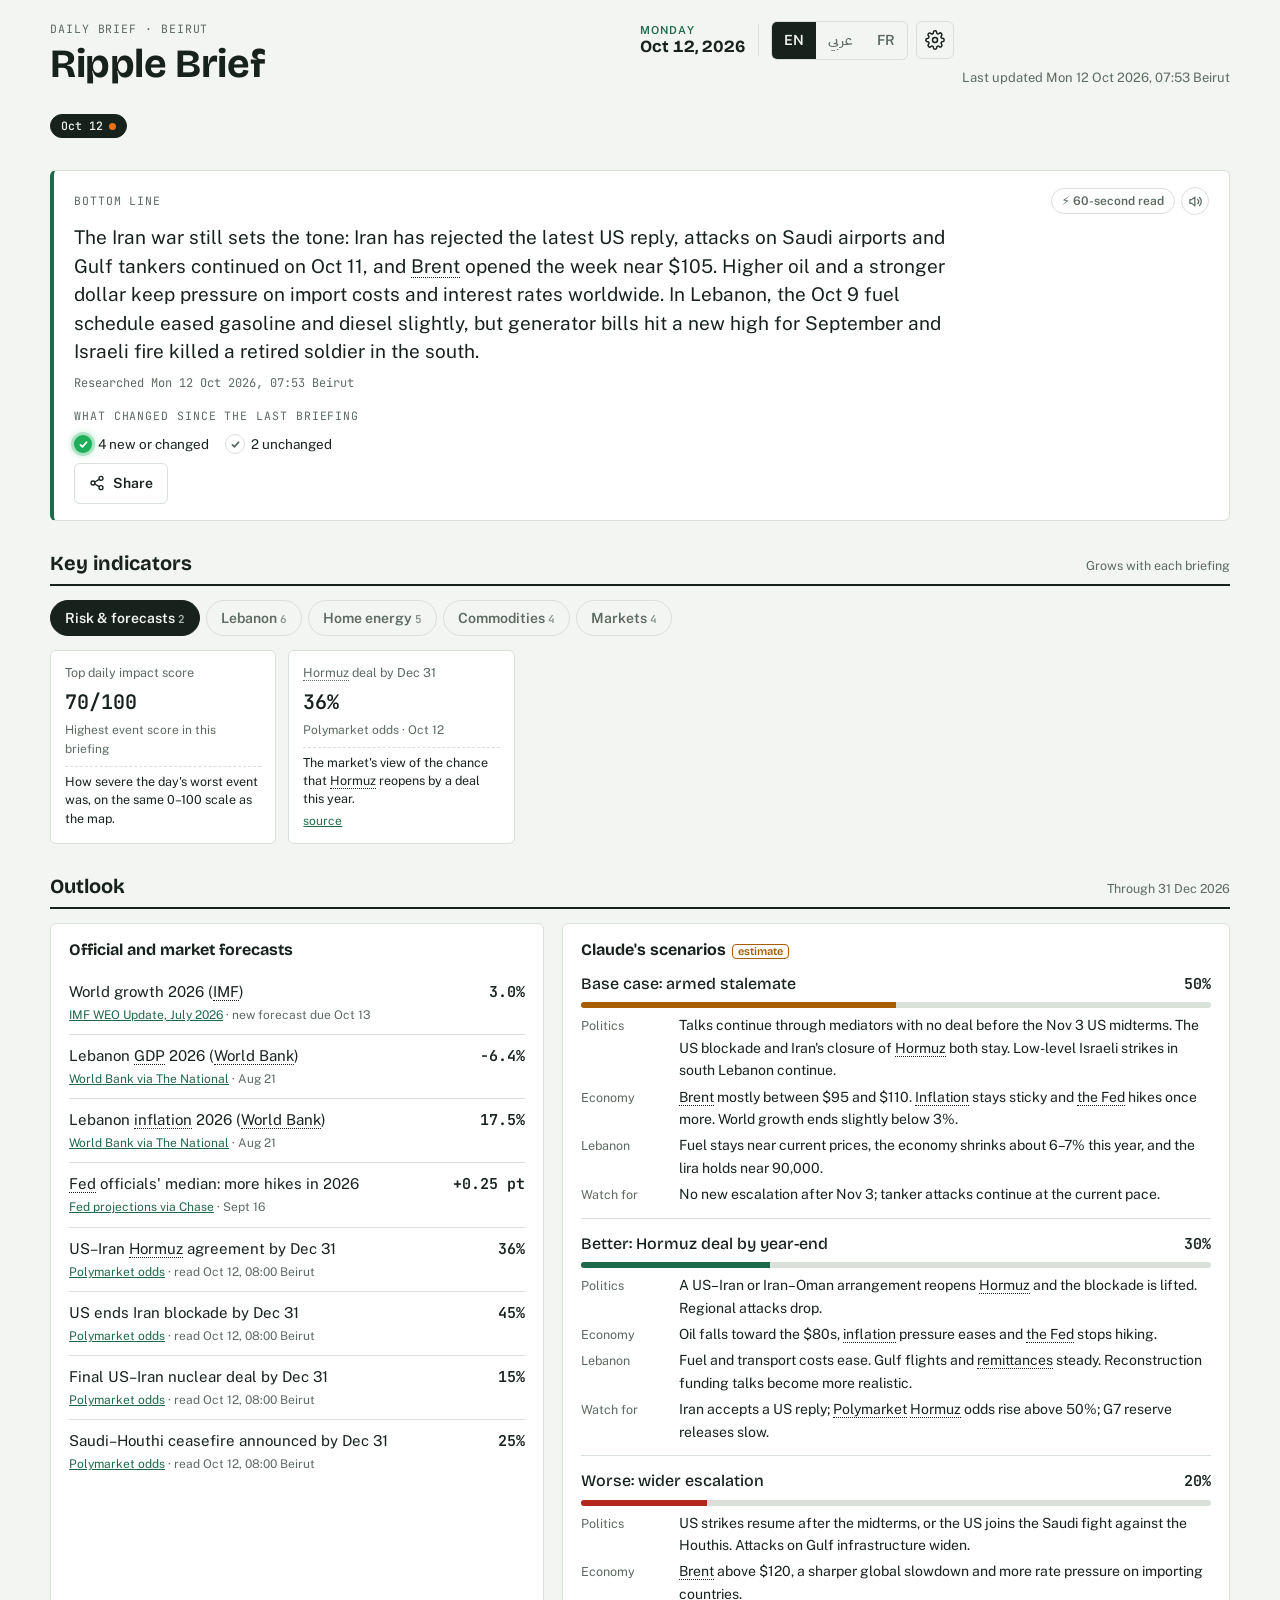
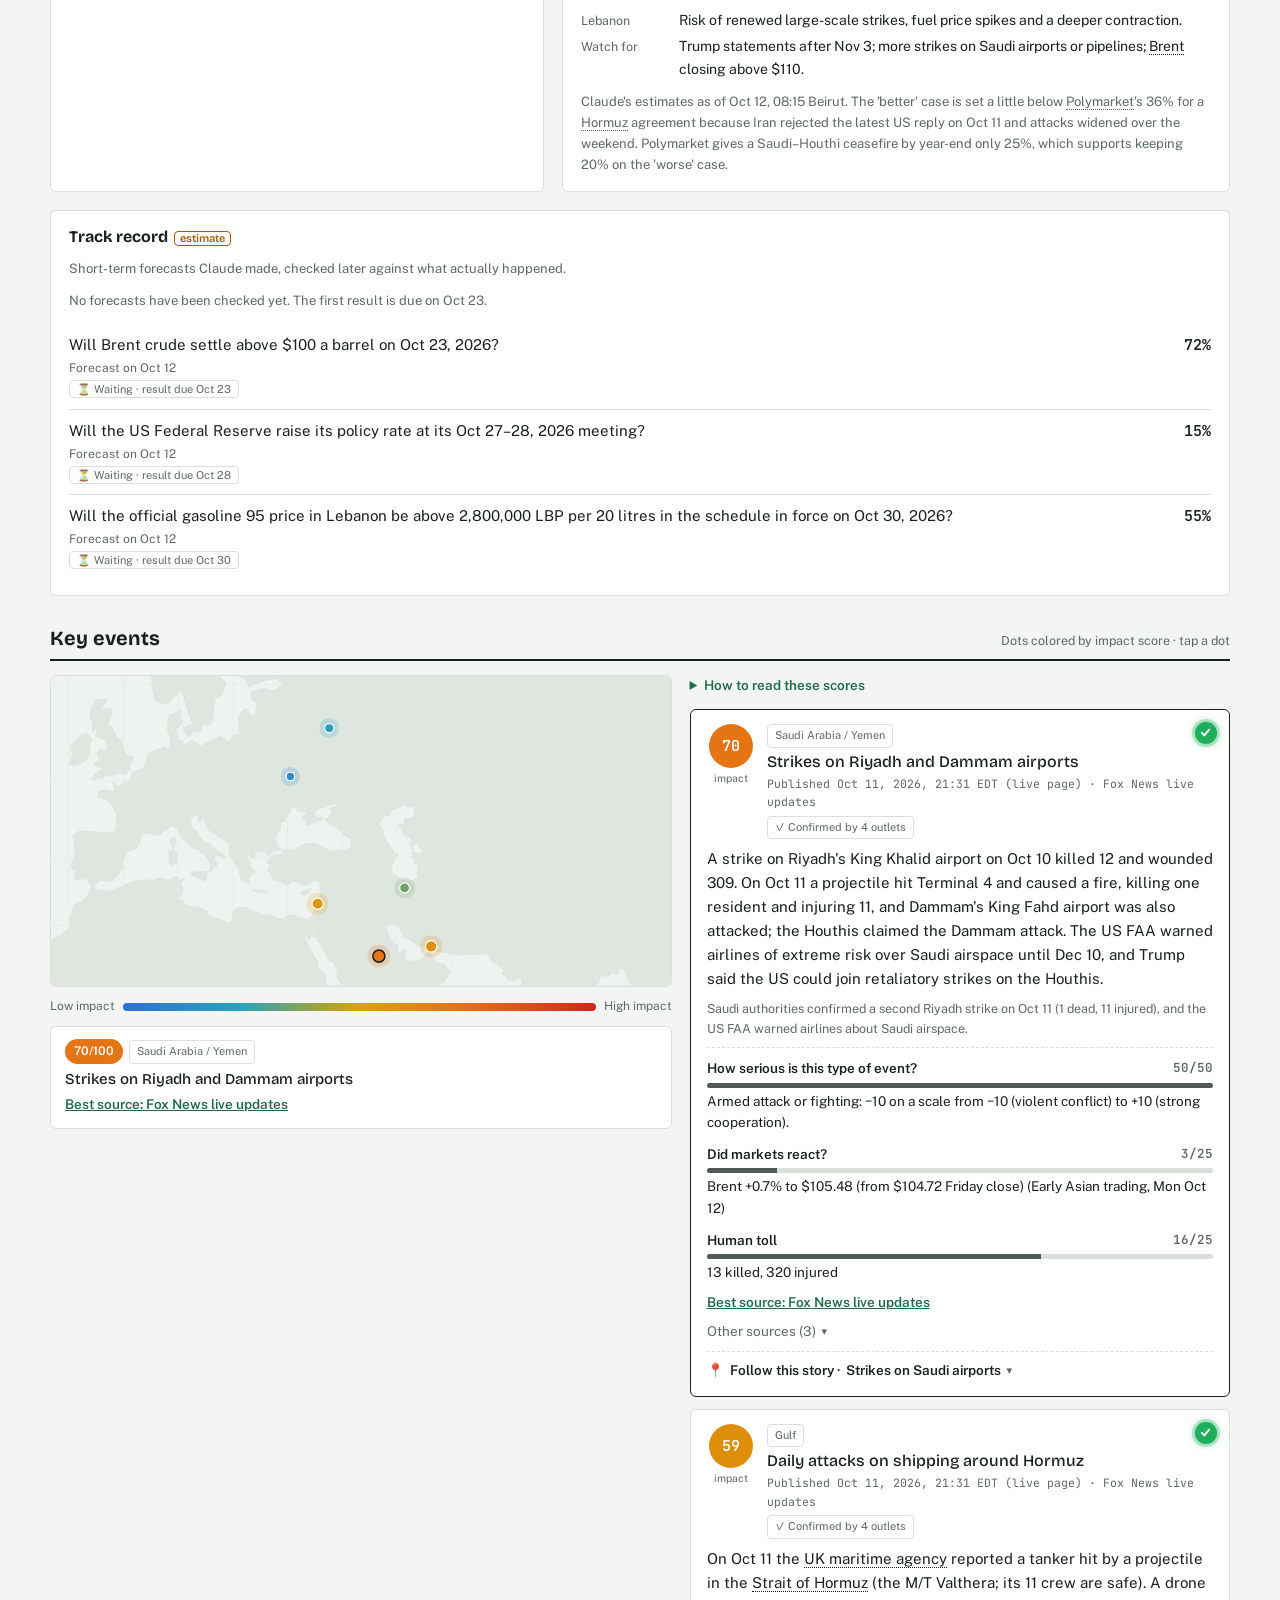
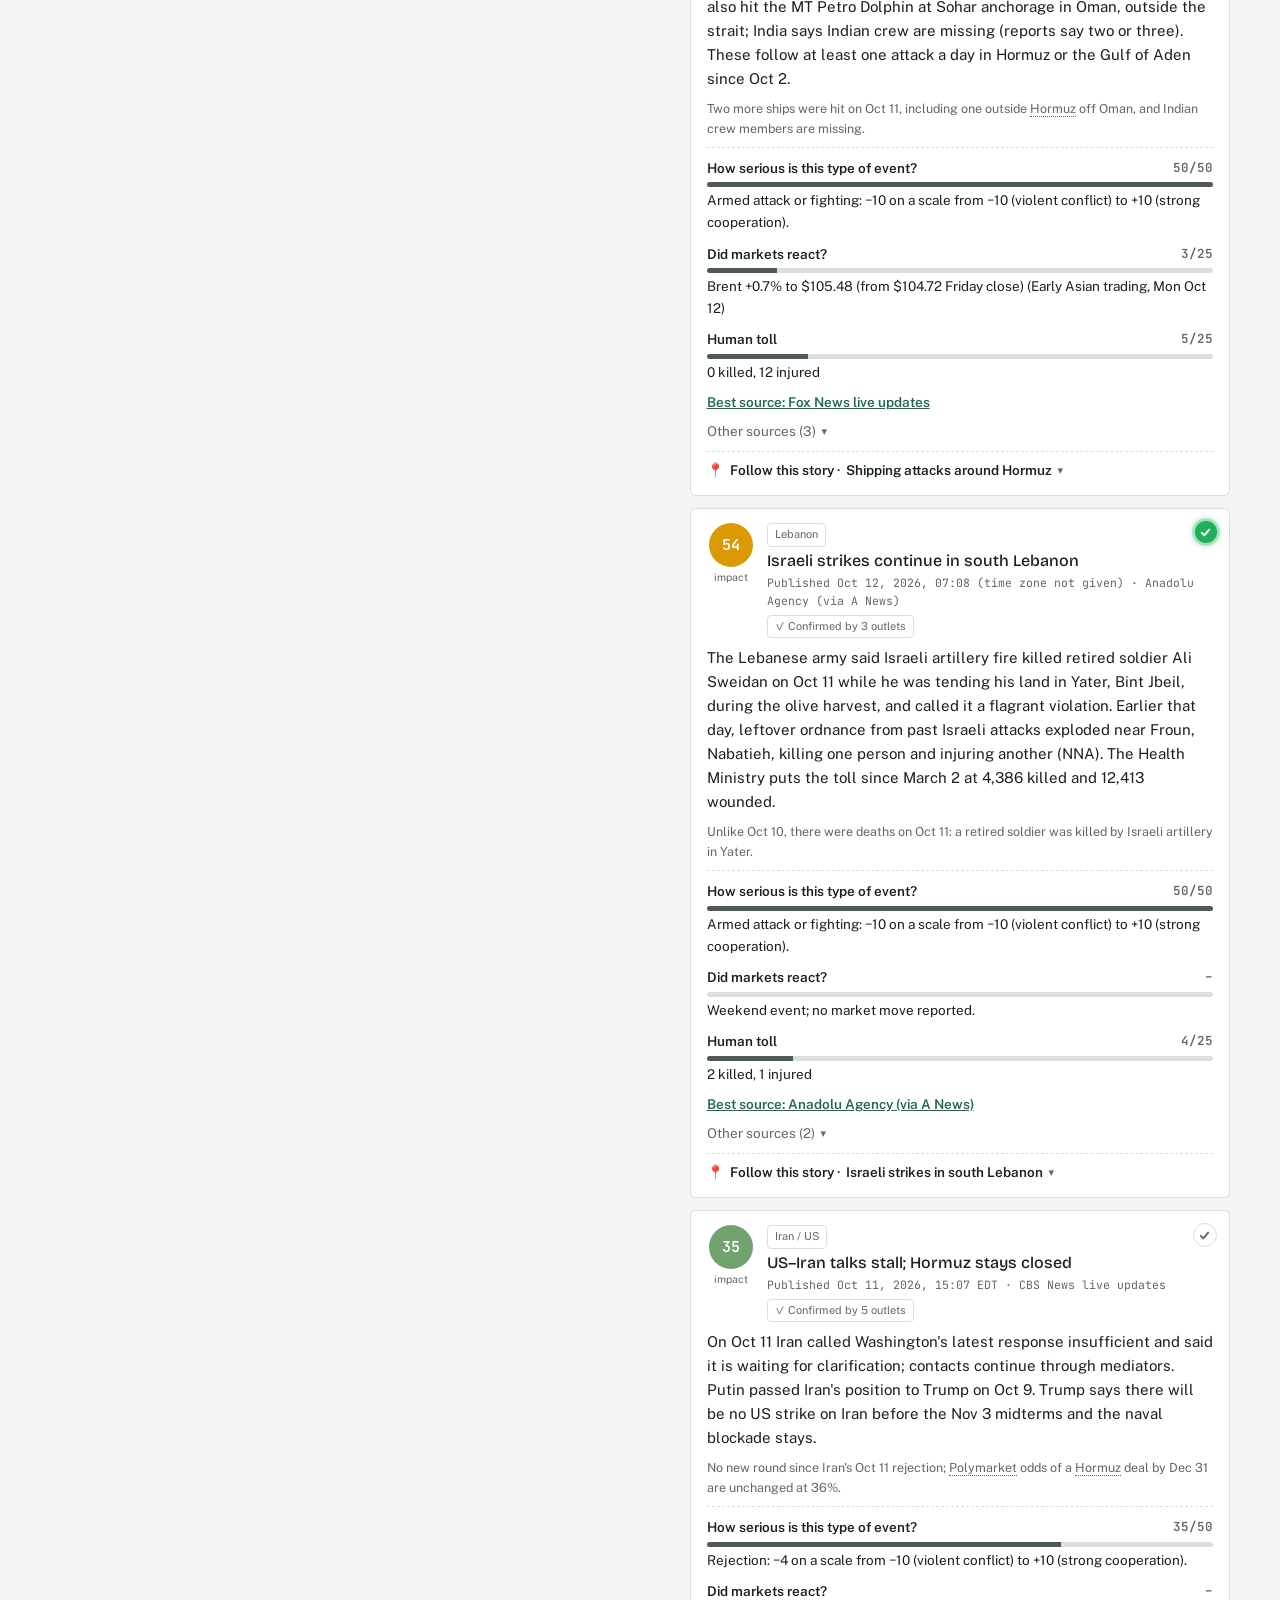
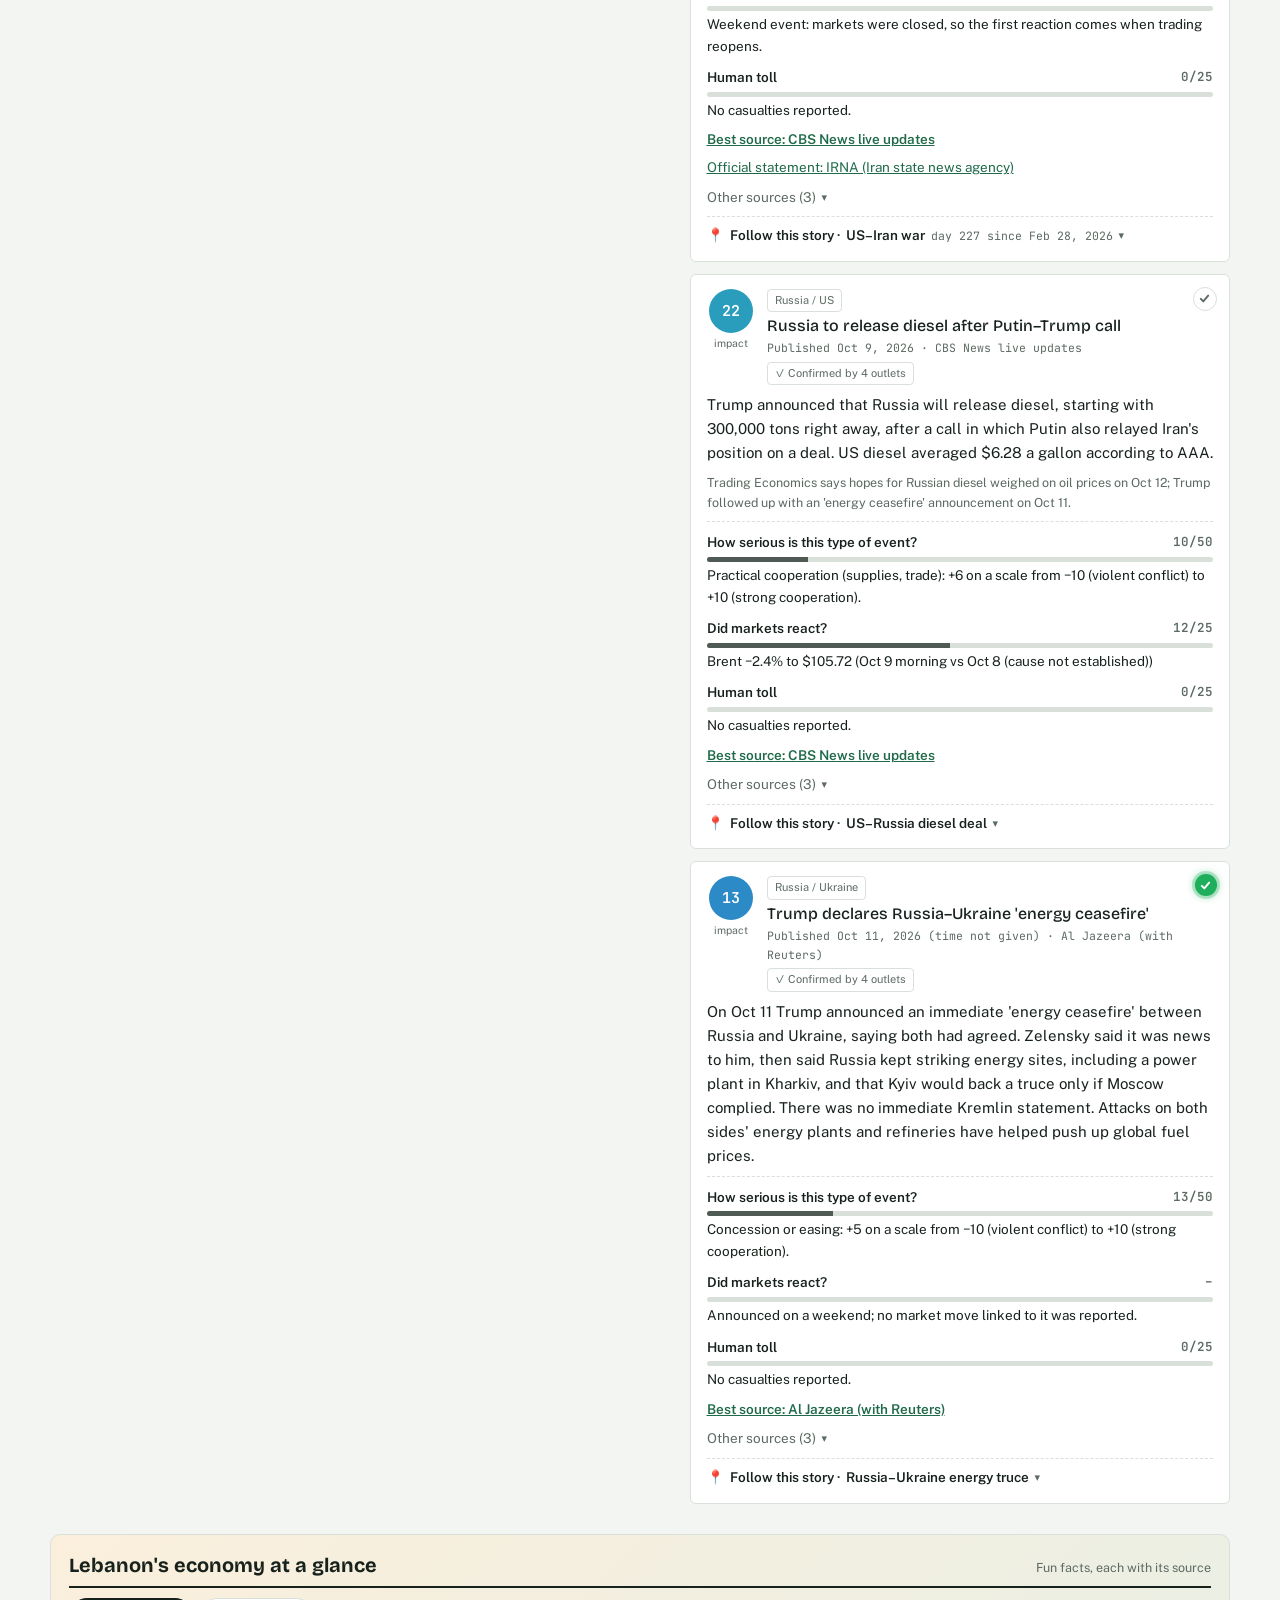
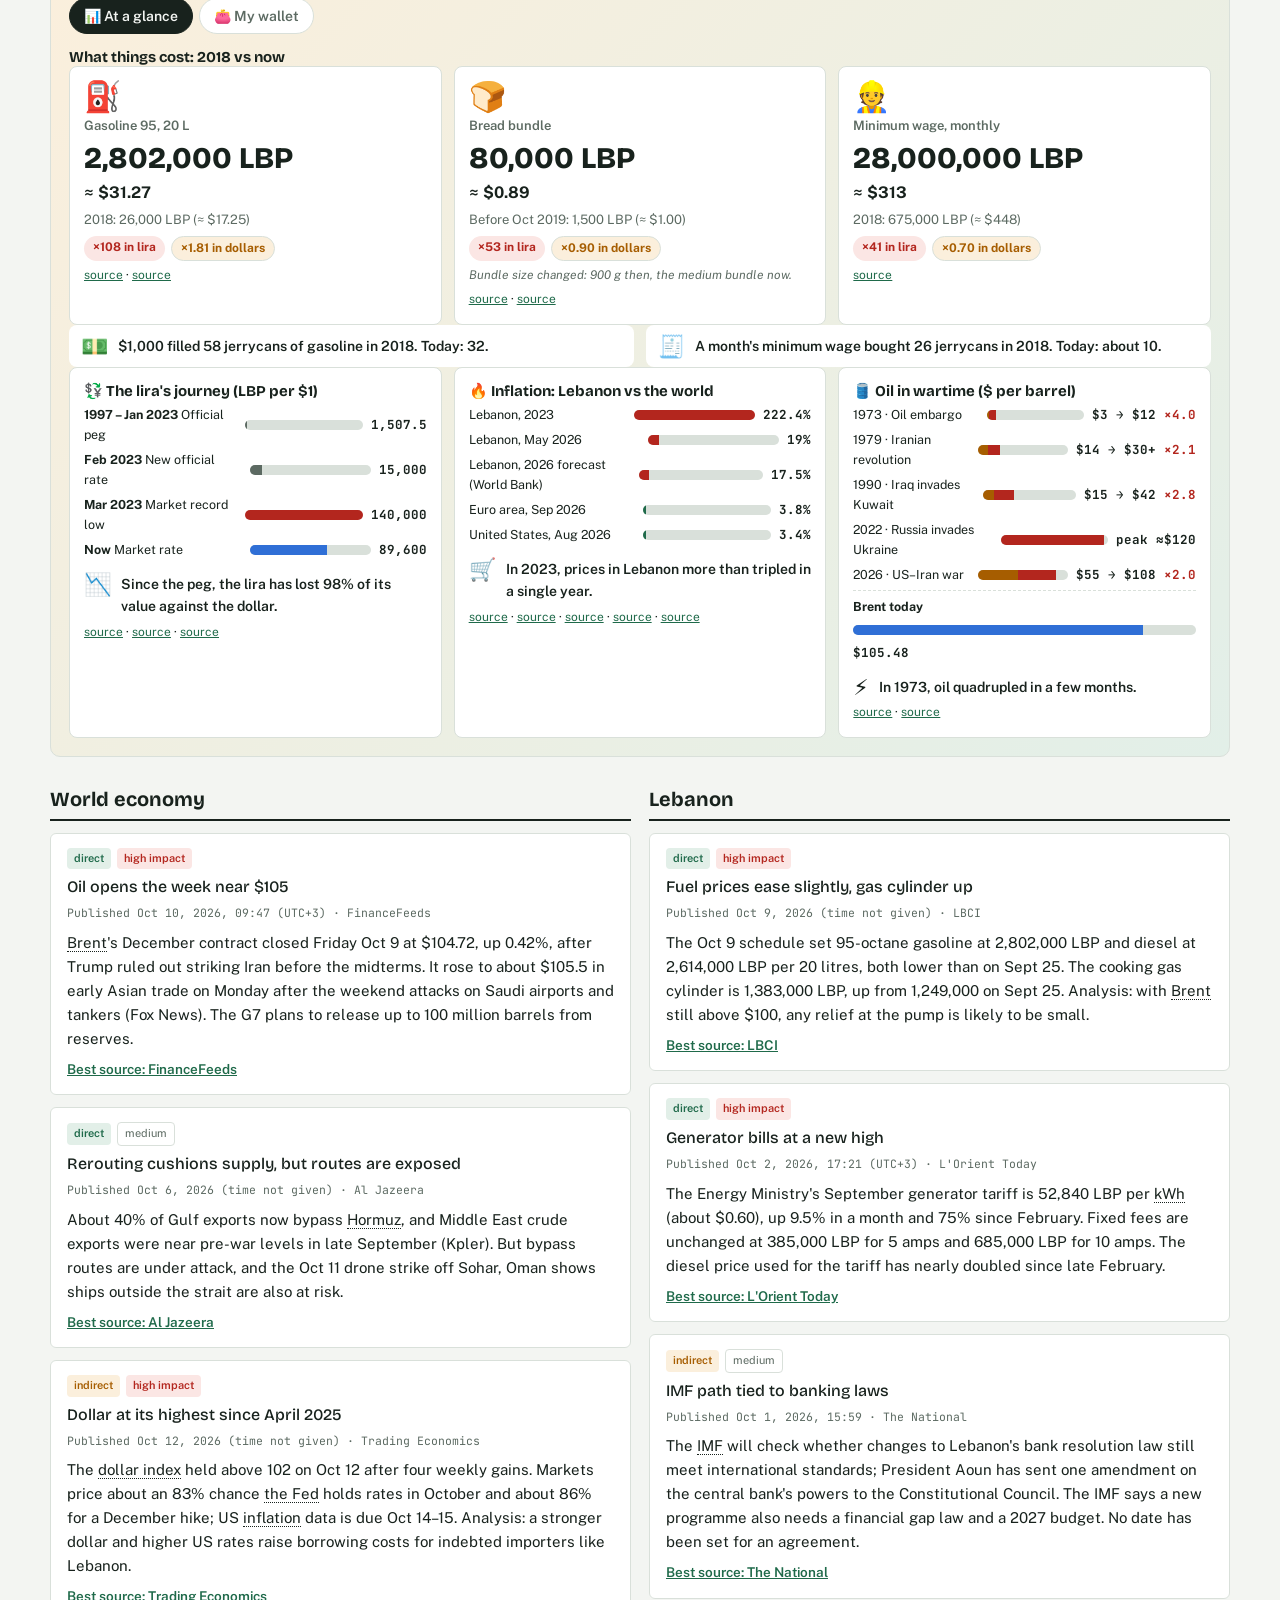
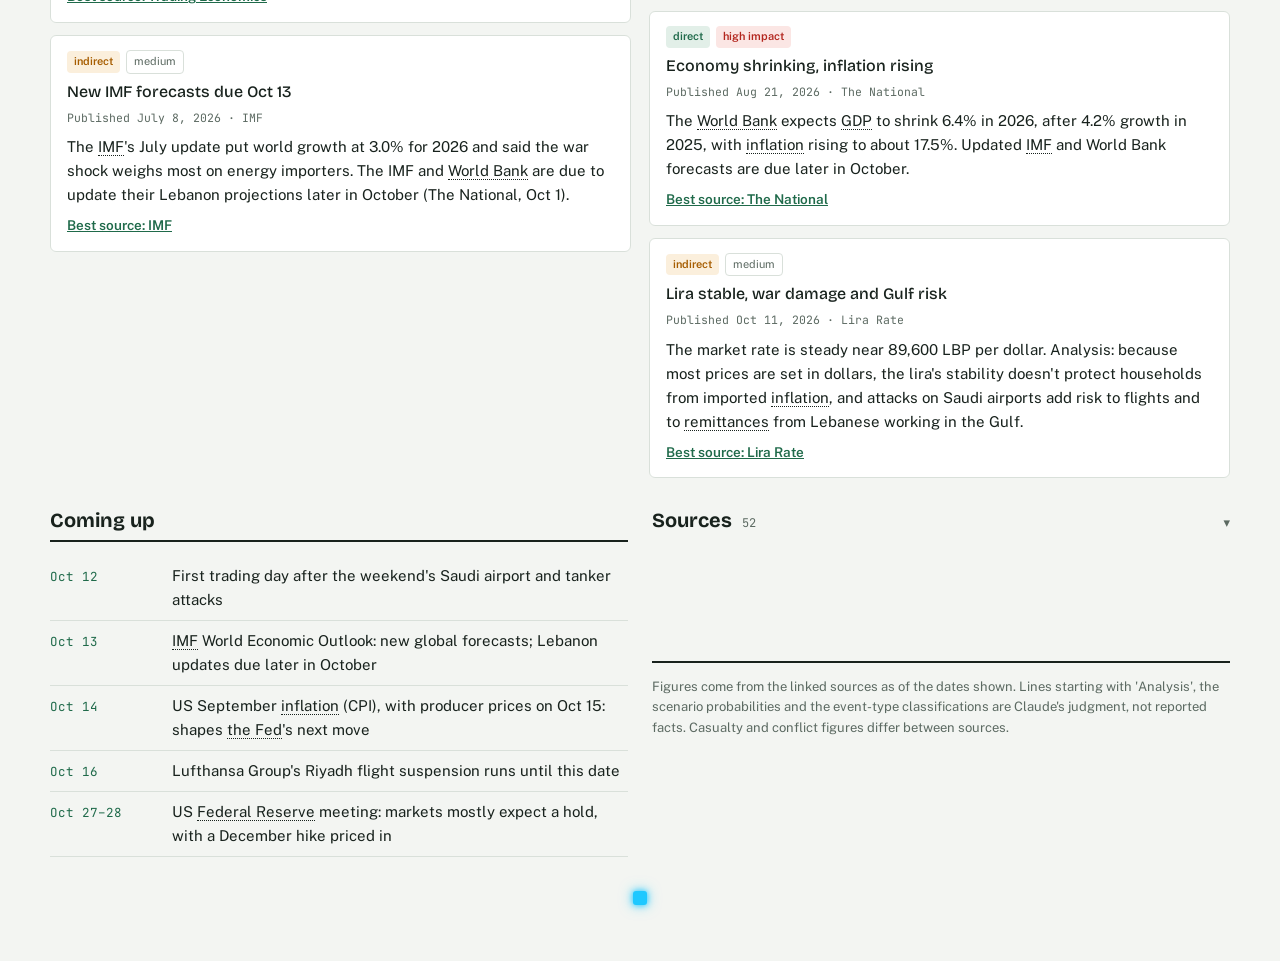
==== index.html @ 4423fcb1 "Publish Ripple Brief installable app (v0.9) Installable web app (PWA) for the daily Ripple Brief: of" ====
<!doctype html><html><head><meta charset=utf8><link rel="manifest" href="manifest.webmanifest"><meta name="theme-color" content="#1f6a4a"><link rel="icon" href="icons/favicon-48.png" sizes="48x48"><link rel="apple-touch-icon" href="icons/apple-touch-icon.png"><meta name="description" content="Daily world politics, world economy and Lebanon economy briefing."><script src="rb-pwa.js"></script><meta name=viewport content="width=device-width,initial-scale=1,viewport-fit=cover"><style>:root{color-scheme:light;box-sizing:border-box;padding-top:env(safe-area-inset-top,0px);padding-bottom:env(safe-area-inset-bottom,0px)}html{scroll-padding-top:env(safe-area-inset-top,0px)}body{margin:0;padding:0;font:14px -apple-system,BlinkMacSystemFont,sans-serif;background:#fff;color:#000}img{max-width:100%}[hidden]:not([hidden=until-found i]){display:none!important}</style></head><body>
<title>Ripple Brief</title>
<link rel="preconnect" href="https://fonts.googleapis.com">
<link rel="preconnect" href="https://fonts.gstatic.com" crossorigin>
<link rel="stylesheet" href="https://fonts.googleapis.com/css2?family=Bricolage+Grotesque:opsz,wght@12..96,500;12..96,700&family=Public+Sans:ital,wght@0,400;0,600;1,400&family=JetBrains+Mono:wght@400;600&family=IBM+Plex+Sans+Arabic:wght@400;600;700&display=swap">
<style>
/* Layout: alert → day strip → today in brief → outlook → impact map + ranked events → trends → economy/Lebanon lanes → sources. One column on phones. */
:root{
  --bg:#f3f5f2; --surface:#ffffff; --ink:#18221d; --muted:#5c6a62; --line:#d9e0da; --land:#dfe6e0; --sea:#eef3f0;
  --cedar:#1f6a4a; --cedar-soft:#e2efe8; --amber:#a65d00; --amber-soft:#fbefdc; --red:#b3261e; --red-soft:#fbe6e4; --blue:#2f6fd6;
  --f-display:"Bricolage Grotesque","IBM Plex Sans Arabic","Segoe UI",system-ui,sans-serif;
  --f-body:"Public Sans","IBM Plex Sans Arabic","Segoe UI",system-ui,sans-serif;
  --f-mono:"JetBrains Mono",ui-monospace,Consolas,monospace;
}
@media (prefers-color-scheme: dark){:root:not([data-theme="light"]){
  --bg:#111714; --surface:#18201c; --ink:#e6ece8; --muted:#9aa8a0; --line:#2a352f; --land:#26322c; --sea:#151d19;
  --cedar:#5fc495; --cedar-soft:#1c2f26; --amber:#f0a54a; --amber-soft:#33281a; --red:#f2857c; --red-soft:#3a1f1d; --blue:#6fa3f2; color-scheme:dark}}
:root[data-theme="dark"]{
  --bg:#111714; --surface:#18201c; --ink:#e6ece8; --muted:#9aa8a0; --line:#2a352f; --land:#26322c; --sea:#151d19;
  --cedar:#5fc495; --cedar-soft:#1c2f26; --amber:#f0a54a; --amber-soft:#33281a; --red:#f2857c; --red-soft:#3a1f1d; --blue:#6fa3f2; color-scheme:dark}
html[lang="ar"]{--f-display:"IBM Plex Sans Arabic","Segoe UI",system-ui,sans-serif;--f-body:"IBM Plex Sans Arabic","Segoe UI",system-ui,sans-serif}
body{background:var(--bg);color:var(--ink);font-family:var(--f-body);font-size:15px;line-height:1.6}
.wrap{max-width:1180px;margin:0 auto;padding-inline:20px;padding-block:20px 56px;display:grid;gap:26px}
h1,h2,h3{font-family:var(--f-display);text-wrap:balance;margin:0;line-height:1.2}
a{color:var(--cedar)}
a:focus-visible,button:focus-visible,[tabindex]:focus-visible{outline:2px solid var(--cedar);outline-offset:2px}
.eyebrow{font-family:var(--f-mono);font-size:11.5px;letter-spacing:.08em;text-transform:uppercase;color:var(--muted)}
html[lang="ar"] .eyebrow{letter-spacing:0;font-family:var(--f-body)}
.note{font-size:13px;color:var(--muted);max-width:80ch;margin:0}
.meta{font-family:var(--f-mono);font-size:12px;color:var(--muted)}
.num{font-family:var(--f-mono);font-variant-numeric:tabular-nums}

/* header */
.top{display:flex;flex-wrap:wrap;gap:12px 24px;align-items:end;justify-content:space-between}
.brand{display:grid;gap:2px}
.brand h1{font-size:clamp(28px,4vw,40px);font-weight:700;letter-spacing:-.01em}
.controls{display:flex;flex-wrap:wrap;gap:8px;align-items:center}
button{font:inherit;font-size:14px;font-weight:600;padding:8px 14px;border-radius:6px;border:1px solid var(--cedar);background:var(--cedar);color:var(--bg);cursor:pointer}
button.ghost{background:transparent;color:var(--ink);border-color:var(--line)}
button:disabled{opacity:.55;cursor:default}
.seg{display:inline-flex;border:1px solid var(--line);border-radius:6px;overflow:hidden}
.seg button{border:0;border-radius:0;background:transparent;color:var(--muted);padding:7px 12px;font-weight:600}
.seg button[aria-pressed="true"]{background:var(--ink);color:var(--bg)}
.status{font-size:13px;color:var(--muted);flex-basis:100%;text-align:end}
.status.err{color:var(--red)}.status.run{color:var(--amber)}

/* alert */
.alert{display:grid;grid-template-columns:auto minmax(0,1fr);gap:12px;align-items:center;background:var(--red-soft);border:1px solid var(--red);border-radius:6px;padding:12px 16px}
.alert .dot{width:12px;height:12px;border-radius:50%;background:var(--red);box-shadow:0 0 0 4px color-mix(in srgb,var(--red) 25%,transparent)}
@media (prefers-reduced-motion:no-preference){.alert .dot{animation:pulse 1.6s ease-in-out infinite}@keyframes pulse{50%{box-shadow:0 0 0 8px color-mix(in srgb,var(--red) 5%,transparent)}}}
.alert p{margin:0}

/* day strip */
.days{display:flex;gap:8px;overflow-x:auto;padding-bottom:4px;scrollbar-width:thin}
.day{flex:0 0 auto;display:grid;justify-items:center;gap:4px;padding:8px 12px;border:1px solid var(--line);border-radius:6px;background:var(--surface);color:var(--ink);font-weight:500;min-width:72px}
.day[aria-pressed="true"]{border-color:var(--ink);box-shadow:inset 0 -3px 0 var(--ink)}
.day .dd{font-family:var(--f-mono);font-size:12px}
.day .sw{width:10px;height:10px;border-radius:50%}

/* sections */
.sec{display:grid;gap:14px;min-width:0}
.sec-h{display:flex;align-items:baseline;gap:10px;flex-wrap:wrap;padding-bottom:8px;border-bottom:2px solid var(--ink)}
.sec-h h2{font-size:20px}
.sec-h .aside{margin-inline-start:auto;font-size:12.5px;color:var(--muted)}

/* today */
.today{display:grid;grid-template-columns:minmax(0,1.5fr) minmax(0,1fr);gap:18px}
.bottomline{background:var(--surface);border:1px solid var(--line);border-inline-start:4px solid var(--cedar);border-radius:6px;padding:16px 20px;display:grid;gap:8px;align-content:start}
.bottomline p{margin:0;font-size:clamp(16px,1.9vw,19px);line-height:1.5;max-width:75ch}
.changes{display:flex;flex-wrap:wrap;gap:6px}
.chip{font-size:12px;font-weight:600;padding:3px 9px;border-radius:999px;background:var(--cedar-soft);color:var(--cedar)}
.chip.new{background:var(--blue);color:#fff}.chip.escalating{background:var(--red-soft);color:var(--red)}.chip.easing{background:var(--cedar-soft);color:var(--cedar)}.chip.ongoing{background:transparent;border:1px solid var(--line);color:var(--muted)}
.ind{display:grid;grid-template-columns:repeat(auto-fit,minmax(150px,1fr));gap:1px;background:var(--line);border:1px solid var(--line);border-radius:6px;overflow:hidden;align-content:start}
.ind div{background:var(--surface);padding:10px 12px;display:grid;gap:1px;min-width:0}
.ind .k{font-size:12px;color:var(--muted)}
.ind .v{font-family:var(--f-mono);font-size:18px;font-weight:600;font-variant-numeric:tabular-nums}
.ind .c{font-size:11.5px;color:var(--muted)}
.ind .d{font-family:var(--f-mono);font-size:11.5px}
.d.up{color:var(--red)}.d.down{color:var(--cedar)}

/* outlook */
.outlook{display:grid;grid-template-columns:minmax(0,1fr) minmax(0,1.35fr);gap:18px}
.panel{background:var(--surface);border:1px solid var(--line);border-radius:6px;padding:16px 18px;display:grid;gap:12px;align-content:start;min-width:0}
.panel h3{font-size:16px}
.fc{list-style:none;margin:0;padding:0;display:grid}
.fc li{display:grid;grid-template-columns:minmax(0,1fr) auto;gap:2px 12px;padding:9px 0;border-bottom:1px solid var(--line)}
.fc li:last-child{border-bottom:0}
.fc .v{font-family:var(--f-mono);font-weight:600;font-variant-numeric:tabular-nums;text-align:end}
.fc .by{grid-column:1/-1;font-size:12px;color:var(--muted)}
.scen{display:grid;gap:12px}
.sc{display:grid;gap:6px;padding-bottom:12px;border-bottom:1px solid var(--line)}
.sc:last-child{border-bottom:0;padding-bottom:0}
.sc-top{display:flex;align-items:baseline;gap:10px}
.sc-top strong{font-family:var(--f-display);font-size:16px;font-weight:500}
.sc-top .p{margin-inline-start:auto;font-family:var(--f-mono);font-weight:600}
.pbar{height:6px;border-radius:3px;background:var(--line);overflow:hidden}
.pbar span{display:block;height:100%}
.sc.base .pbar span{background:var(--amber)}.sc.better .pbar span{background:var(--cedar)}.sc.worse .pbar span{background:var(--red)}
.sc dl{margin:0;display:grid;grid-template-columns:88px minmax(0,1fr);gap:4px 10px;font-size:14px}
.sc dt{color:var(--muted);font-size:12.5px;padding-top:2px}
.sc dd{margin:0}
.est{font-size:11px;font-weight:600;color:var(--amber);border:1px solid currentColor;border-radius:4px;padding:0 5px;margin-inline-start:6px}

/* map + events */
.events{display:grid;grid-template-columns:minmax(0,1.15fr) minmax(0,1fr);gap:18px;align-items:start}
.mapcol{display:grid;gap:10px;position:sticky;top:calc(env(safe-area-inset-top,0px) + 12px)}
.mapbox{background:var(--sea);border:1px solid var(--line);border-radius:6px;overflow:hidden}
.mapbox svg{display:block;width:100%;height:auto;direction:ltr}
.mapbox .pin{cursor:pointer}
.mapbox .pin:focus{outline:none}
.mapbox .pin:focus .ring,.mapbox .pin.sel .ring{stroke:var(--ink);stroke-width:2}
.legend{display:grid;grid-template-columns:auto minmax(0,1fr) auto;gap:8px;align-items:center;font-size:12px;color:var(--muted)}
.legend .bar{height:8px;border-radius:4px;background:linear-gradient(90deg,#2f6fd6,#2aa3b8,#d9a400,#e8681a,#d0261d)}
html[lang="ar"] .legend .bar{background:linear-gradient(270deg,#2f6fd6,#2aa3b8,#d9a400,#e8681a,#d0261d)}
.pop{background:var(--surface);border:1px solid var(--line);border-radius:6px;padding:12px 14px;display:grid;gap:6px}
.pop h3{font-size:15px;font-weight:500}
.evlist{display:grid;gap:12px;min-width:0}
.item{background:var(--surface);border:1px solid var(--line);border-radius:6px;padding:14px 16px;display:grid;gap:8px;min-width:0;scroll-margin-top:16px}
.item.sel{border-color:var(--ink)}
.item h3{font-size:16px;font-weight:500}
.item p{margin:0}
.ev-h{display:grid;grid-template-columns:auto minmax(0,1fr);gap:12px;align-items:start}
.score{display:grid;justify-items:center;gap:2px;min-width:48px}
.score b{width:44px;height:44px;border-radius:50%;display:grid;place-items:center;font-family:var(--f-mono);font-size:15px;font-weight:600;color:#fff}
.score span{font-size:10.5px;color:var(--muted)}
.when{font-family:var(--f-mono);font-size:11.5px;color:var(--muted)}
.tags{display:flex;flex-wrap:wrap;gap:6px;align-items:center}
.tag{font-size:11px;font-weight:600;padding:2px 7px;border-radius:4px;background:var(--cedar-soft);color:var(--cedar)}
.tag.indirect{background:var(--amber-soft);color:var(--amber)}
.tag.high{background:var(--red-soft);color:var(--red)}
.tag.plain{background:transparent;border:1px solid var(--line);color:var(--muted);font-weight:400}
.breakdown{display:grid;grid-template-columns:repeat(3,minmax(0,1fr));gap:8px;padding-top:8px;border-top:1px dashed var(--line)}
.breakdown div{display:grid;gap:3px;font-size:12px;min-width:0}
.breakdown .k{color:var(--muted)}
.breakdown .v{font-family:var(--f-mono);font-weight:600}
.minibar{height:5px;border-radius:3px;background:var(--line);overflow:hidden}
.minibar i{display:block;height:100%;background:var(--ink);opacity:.7}
.detail{font-size:12.5px;color:var(--muted)}
.links{display:flex;flex-wrap:wrap;gap:6px 14px;font-size:13.5px;align-items:center}
.links .best{font-weight:600}

/* indicators */
.today{grid-template-columns:1fr !important}
.tabs{display:flex;flex-wrap:wrap;gap:6px}
.tabs button{background:transparent;color:var(--muted);border:1px solid var(--line);border-radius:999px;padding:6px 14px;font-weight:600}
.tabs button[aria-selected="true"]{background:var(--ink);color:var(--bg);border-color:var(--ink)}
.tabs .cnt{font-family:var(--f-mono);font-size:11px;opacity:.7}
.tiles{display:grid;grid-template-columns:repeat(auto-fill,minmax(220px,1fr));gap:12px}
.tile{background:var(--surface);border:1px solid var(--line);border-radius:6px;padding:12px 14px;display:grid;gap:3px;align-content:start;min-width:0}
.tile .k{font-size:12.5px;color:var(--muted)}
.tile .v{font-family:var(--f-mono);font-size:20px;font-weight:600;font-variant-numeric:tabular-nums}
.tile .c{font-size:12px;color:var(--muted)}
.tile .d{font-family:var(--f-mono);font-size:11.5px}
.tile svg{width:100%;height:auto;display:block;direction:ltr;margin-top:4px}
.tile .why{font-size:12.5px;line-height:1.45;padding-top:6px;border-top:1px dashed var(--line);margin-top:4px}
.tile a{font-size:12px}
details.fold{border:1px solid var(--line);border-radius:8px;padding:10px 14px}
details.fold summary{cursor:pointer;font-weight:600;font-family:var(--f-display);display:flex;justify-content:space-between;align-items:center;gap:10px}
details.fold summary .cur{font-weight:400;font-size:12.5px;color:var(--muted);font-family:var(--f-body)}
details.fold[open] summary{margin-bottom:12px}
details.fold .inner{display:grid;gap:16px}
.tr{background:var(--surface);border:1px solid var(--line);border-radius:6px;padding:12px 14px;display:grid;gap:4px;min-width:0}
.tr .k{font-size:12.5px;color:var(--muted)}
.tr .v{font-family:var(--f-mono);font-size:18px;font-weight:600}
.tr svg{width:100%;height:auto;display:block;direction:ltr}

.chain{display:grid;grid-template-columns:repeat(2,minmax(0,1fr));gap:18px;align-items:start}
.lane{display:grid;gap:12px;min-width:0}
.lower{display:grid;grid-template-columns:minmax(0,1fr) minmax(0,1fr);gap:24px}
.watch{list-style:none;margin:0;padding:0;display:grid}
.watch li{display:grid;grid-template-columns:110px 1fr;gap:12px;align-items:baseline;padding:8px 0;border-bottom:1px solid var(--line)}
.watch .d{font-family:var(--f-mono);font-size:12.5px;color:var(--cedar)}
.src{margin:0;padding-inline-start:18px;display:grid;gap:4px;font-size:14px}
.src a{word-break:break-word}
details.method{background:var(--surface);border:1px solid var(--line);border-radius:6px;padding:12px 16px}
details.method summary{cursor:pointer;font-weight:600}
details.method p{margin:.6em 0 0;font-size:14px;max-width:85ch}
.empty{background:var(--surface);border:1px dashed var(--line);border-radius:6px;padding:28px;display:grid;gap:8px}
.empty h2{font-size:20px}
/* menu + windows */
.wrap{zoom:var(--zoom,1)}
.menuwrap{position:relative}
button.icon{display:inline-flex;align-items:center;justify-content:center;flex:0 0 auto;width:38px;height:38px;min-width:38px;padding:0;line-height:0;background:transparent;color:var(--ink);border:1px solid var(--line);-webkit-appearance:none;appearance:none}
button.icon svg{display:block;flex:0 0 20px;width:20px;height:20px;overflow:visible;pointer-events:none}
button.icon[aria-expanded="true"]{background:var(--ink);color:var(--bg);border-color:var(--ink)}
.menu{position:absolute;top:calc(100% + 6px);inset-inline-end:0;z-index:20;min-width:190px;max-width:calc(100vw - 16px);background:var(--surface);border:1px solid var(--line);border-radius:8px;box-shadow:0 10px 30px rgba(0,0,0,.18);padding:6px;display:grid}
.menu button{display:flex;align-items:center;gap:10px;background:transparent;color:var(--ink);border:0;border-radius:6px;padding:10px 12px;font-weight:500;text-align:start}
.menu button:hover,.menu button:focus-visible{background:var(--cedar-soft);color:var(--cedar);outline:none}
.menu svg{width:18px;height:18px;flex:0 0 auto}
[hidden]{display:none!important}
.modal{position:fixed;inset:0;z-index:50;background:rgba(10,15,12,.45);display:grid;place-items:center;padding:16px}
.sheet{background:var(--surface);color:var(--ink);border:1px solid var(--line);border-radius:10px;width:min(560px,100%);max-height:min(86vh,900px);overflow:auto;display:grid;gap:16px;padding:18px 20px 22px;zoom:var(--zoom,1)}
.sheet-h{display:flex;align-items:center;justify-content:space-between;gap:12px;position:sticky;top:-18px;background:var(--surface);padding-top:2px}
.sheet-h h2{font-size:20px}
.sheet h3{font-size:15px;margin-top:4px}
.sheet p{margin:0;font-size:14.5px}
.fontlist{display:grid;gap:6px;margin:0;padding:0;border:0}
.fontlist legend{font-weight:600;margin-bottom:6px;font-family:var(--f-display)}
.fopt{display:grid;grid-template-columns:auto minmax(0,1fr);gap:2px 10px;align-items:start;padding:10px 12px;border:1px solid var(--line);border-radius:8px;cursor:pointer}
.fopt:has(input:checked){border-color:var(--cedar);background:var(--cedar-soft)}
.fopt input{margin-top:5px;accent-color:var(--cedar)}
.fopt .fn{font-weight:600}
.fopt .fd{grid-column:2;font-size:12.5px;color:var(--muted)}
.fopt .fp{grid-column:2;font-size:16px;line-height:1.5}
.signin{display:grid;gap:10px}
.signin button{display:flex;align-items:center;justify-content:center;gap:10px;background:var(--surface);color:var(--ink);border:1px solid var(--line);padding:11px 14px}
.signin small{font-weight:400;color:var(--muted)}
.about-sec{display:grid;gap:8px;padding-top:12px;border-top:1px solid var(--line)}
.tblwrap{overflow-x:auto}
.utbl{width:100%;border-collapse:collapse;font-size:13.5px}
.utbl th{text-align:start;font-size:12px;color:var(--muted);font-weight:600;padding:6px 8px;border-bottom:1px solid var(--line)}
.utbl td{padding:8px;border-bottom:1px solid var(--line);vertical-align:top}
.utbl tr.cur td{background:var(--cedar-soft)}
.utbl tr.cur td:first-child{font-weight:600}
.sheet p.devmark{font-family:"Syne","Bricolage Grotesque",system-ui,sans-serif;font-weight:800;font-size:44px;line-height:1;letter-spacing:.14em;color:var(--cedar);justify-self:start;padding-block:6px 4px;border-bottom:3px solid currentColor}
/* date badge */
.datebadge{display:grid;line-height:1.15;padding-inline-end:12px;margin-inline-end:4px;border-inline-end:1px solid var(--line)}
.datebadge .dw{font-size:11px;font-weight:600;letter-spacing:.1em;text-transform:uppercase;color:var(--cedar)}
html[lang="ar"] .datebadge .dw{letter-spacing:0;font-size:12px}
.datebadge .dd{font-family:var(--f-display);font-size:17px;font-weight:700;font-variant-numeric:tabular-nums;white-space:nowrap}
/* check marks */
.item{position:relative}
.chk{display:inline-grid;place-items:center;width:22px;height:22px;border-radius:50%;flex:0 0 auto}
.chk svg{width:13px;height:13px}
.chk.on{background:#1fae5b;color:#fff;box-shadow:0 0 0 3px color-mix(in srgb,#1fae5b 25%,transparent),0 0 10px color-mix(in srgb,#1fae5b 55%,transparent)}
.chk.off{background:transparent;color:var(--muted);border:1.5px solid var(--line)}
.item > .chk{position:absolute;top:12px;inset-inline-end:12px}
.item.has-chk h3{padding-inline-end:26px}
.changes{display:flex;flex-wrap:wrap;gap:6px 16px;align-items:center;font-size:13.5px}
.changes span.grp{display:inline-flex;align-items:center;gap:6px}
.changes .chk{width:18px;height:18px}.changes .chk svg{width:11px;height:11px}
/* plain impact rows */
.imp2{display:grid;gap:10px;padding-top:10px;border-top:1px dashed var(--line)}
.irow{display:grid;grid-template-columns:minmax(0,1fr) auto;gap:3px 12px;font-size:13.5px}
.irow .q{font-weight:600}
.irow .pts{font-family:var(--f-mono);font-size:12.5px;font-weight:600;font-variant-numeric:tabular-nums;color:var(--muted)}
.irow .a{grid-column:1/-1;color:var(--ink)}
.irow .minibar{grid-column:1/-1}
details.help{font-size:13.5px}
details.help summary{cursor:pointer;color:var(--cedar);font-weight:600}
details.help p{margin:.5em 0 0;max-width:80ch}
/* more sources */
details.more{font-size:13.5px}
details.more summary{cursor:pointer;color:var(--muted);list-style:none;display:inline-flex;align-items:center;gap:6px}
details.more summary::-webkit-details-marker{display:none}
details.more summary::after{content:"▾";font-size:11px}
details.more[open] summary::after{content:"▴"}
details.more ul{list-style:none;margin:6px 0 0;padding:8px 10px;display:grid;gap:6px;border:1px solid var(--line);border-radius:6px;background:var(--bg)}
details.more li{display:grid;gap:1px}
details.more li span{font-size:12px;color:var(--muted)}
/* translate bar */
.trbar{display:flex;flex-wrap:wrap;gap:10px 16px;align-items:center;justify-content:space-between;background:var(--amber-soft);border:1px solid var(--amber);border-radius:6px;padding:10px 14px}
.trbar p{margin:0}
/* footer + secret button + toast */
.foot{display:flex;justify-content:center;padding-top:8px}
.neon{width:14px;height:14px;padding:0;border-radius:3px;border:0;background:#1ec8ff;box-shadow:0 0 6px #1ec8ff,0 0 14px rgba(30,200,255,.6);cursor:pointer}
.neon:active{transform:scale(.9)}
.toast{position:fixed;inset-inline:16px;bottom:calc(16px + env(safe-area-inset-bottom,0px));margin-inline:auto;max-width:420px;background:var(--ink);color:var(--bg);padding:10px 14px;border-radius:8px;font-size:14px;z-index:60;text-align:center}
@media (max-width:900px){.today,.outlook,.events,.chain,.lower{grid-template-columns:1fr}.mapcol{position:static}.status{text-align:start}}
@media (prefers-reduced-motion:no-preference){.item{transition:border-color .15s}.item:hover{border-color:var(--muted)}}
.econ{border:1px solid var(--line);border-radius:10px;padding:18px;background:linear-gradient(135deg,var(--amber-soft),var(--cedar-soft));display:grid;gap:14px;min-width:0}
.econ h3{margin:0;font-family:var(--f-display);font-size:15px}
.ecost{display:grid;grid-template-columns:repeat(3,minmax(0,1fr));gap:12px}
.ecard,.epanel{background:var(--surface);border:1px solid var(--line);border-radius:8px;padding:14px;display:grid;gap:5px;align-content:start;min-width:0}
.ecard .ic{font-size:30px;line-height:1}
.ecard .lbl{font-size:13px;font-weight:600;color:var(--muted)}
.ecard .big{font-family:var(--f-display);font-weight:800;font-size:clamp(22px,3vw,30px);line-height:1.1;overflow-wrap:anywhere}
.ecard .usd{font-weight:700;font-size:16px}
.ecard .was{font-size:13px;color:var(--muted)}
.xs{display:flex;gap:6px;flex-wrap:wrap}
.badge{font-size:12px;font-weight:700;padding:2px 9px;border-radius:999px;background:var(--red-soft);color:var(--red)}
.badge.usdb{background:var(--amber-soft);color:var(--amber);border:1px solid var(--line)}
.enote{font-size:12px;color:var(--muted);font-style:italic}
.esrc{font-size:12px}
.efacts{display:grid;grid-template-columns:repeat(2,minmax(0,1fr));gap:12px}
.efact{display:flex;gap:10px;align-items:flex-start;margin:0;background:var(--surface);border-radius:8px;padding:10px 12px;font-weight:600;font-size:14px}
.epanel .efact{padding:8px 0 0;background:none}
.efact .ic{font-size:22px;line-height:1}
.egrid{display:grid;grid-template-columns:repeat(3,minmax(0,1fr));gap:12px}
.erow{display:grid;grid-template-columns:minmax(0,1.3fr) minmax(0,1fr) auto;gap:8px;align-items:center;font-size:12.5px}
.erow .ev{font-family:var(--f-mono);font-weight:700;white-space:nowrap;direction:ltr;unicode-bidi:isolate}
.erow .ev em{font-style:normal;color:var(--red)}
.erow.today{border-top:1px dashed var(--line);padding-top:6px}
.track{display:flex;height:10px;background:var(--line);border-radius:999px;overflow:hidden}
.fill{display:block;height:100%;background:var(--muted)}
.fill.hot{background:var(--red)}.fill.now{background:var(--blue)}.fill.cool{background:var(--cedar)}.fill.pre{background:var(--amber)}
.rleft{font-size:12px;color:var(--muted)}
@media (max-width:900px){.ecost,.egrid,.efacts{grid-template-columns:1fr}}
/* v0.8 — wallet & expat corner (playful) */
.etabs{margin-top:-4px}
.etabs button{background:var(--surface)}
.sr{position:absolute;width:1px;height:1px;overflow:hidden;clip:rect(0 0 0 0);white-space:nowrap}
.wal{display:grid;gap:14px;min-width:0}
.wal-h{display:flex;flex-wrap:wrap;gap:10px 14px;align-items:center}
.wal-h h3{font-size:19px;display:flex;align-items:center;gap:8px;margin:0}
.syncchip{display:inline-flex;align-items:center;gap:6px;font-size:12px;font-weight:600;padding:3px 10px;border-radius:999px;background:var(--cedar-soft);color:var(--cedar)}
.syncchip.local{background:var(--amber-soft);color:var(--amber)}
.whish{margin-inline-start:auto;display:inline-flex;align-items:center;gap:8px;background:var(--surface);color:var(--ink);border:1.5px dashed var(--cedar);border-radius:999px;padding:8px 14px}
.whish small{font-weight:500;color:var(--muted)}
.whish svg{width:18px;height:18px;color:var(--cedar);flex:0 0 auto}
.winfo{margin:0;background:var(--surface);border:1px solid var(--line);border-radius:10px;padding:10px 12px;font-size:13.5px}
.wgrid{display:grid;grid-template-columns:repeat(2,minmax(0,1fr));gap:12px}
.wcard{background:var(--surface);border:1px solid var(--line);border-radius:12px;padding:14px 16px;display:grid;gap:8px;align-content:start;min-width:0}
.wcard h4{margin:0;font-family:var(--f-display);font-size:15.5px;display:flex;align-items:center;gap:8px}
.wbig{font-family:var(--f-display);font-weight:800;font-size:clamp(24px,3.2vw,32px);line-height:1.1;font-variant-numeric:tabular-nums;overflow-wrap:anywhere}
.wbig.sm{font-size:clamp(18px,2.4vw,22px)}
.wbig.pos{color:var(--cedar)}.wbig.neg{color:var(--red)}
.wsub{font-size:13px;color:var(--muted)}
.frow{display:flex;flex-wrap:wrap;gap:8px;align-items:end}
.fld{display:grid;gap:3px;font-size:12.5px;color:var(--muted);min-width:0}
.fld.grow{flex:1 1 140px}
.wal input[type=number],.wal input[type=text],.wal input[type=month],.wal select,.sheet input[type=number],.sheet select{font:inherit;font-size:15px;color:var(--ink);background:var(--bg);border:1px solid var(--line);border-radius:8px;padding:8px 10px;min-width:0;max-width:100%}
.fld input{width:100%}
.chkrow{display:flex;gap:8px;align-items:center;font-size:13.5px}
.chkrow input{width:18px;height:18px;accent-color:var(--cedar)}
.meter{height:10px;border-radius:999px;background:var(--line);overflow:hidden}
.meter i{display:block;height:100%;width:0;background:var(--cedar);border-radius:999px;transition:width .3s}
.meter i.over{background:var(--red)}
.exp-h{display:flex;flex-wrap:wrap;gap:8px;align-items:center;justify-content:space-between}
.elist{list-style:none;margin:0;padding:0;display:grid}
.elist li{display:grid;grid-template-columns:minmax(0,1fr) auto auto;gap:2px 10px;align-items:center;padding:9px 0;border-bottom:1px dashed var(--line)}
.elist .en{font-weight:600;overflow-wrap:anywhere}
.elist .ea{font-size:12.5px;color:var(--muted);grid-column:1}
.elist .em{font-family:var(--f-mono);font-weight:600;text-align:end;grid-row:1/3;grid-column:2;font-size:13.5px}
.elist .em small{display:block;font-weight:400;color:var(--muted);font-size:11.5px}
.elist .eb,.arow .eb{grid-row:1/3;grid-column:3;display:flex;gap:4px}
button.mini{padding:5px 9px;font-size:12.5px;border-radius:8px;background:var(--surface);color:var(--ink);border:1px solid var(--line);font-weight:600}
button.mini.add{background:var(--cedar);color:var(--bg);border-color:var(--cedar)}
button.mini.danger,button.ghost.danger{color:var(--red)}
.etotal{display:flex;flex-wrap:wrap;justify-content:space-between;gap:6px;font-weight:700;padding-top:4px}
.autob{font-size:11px;font-weight:600;padding:1px 7px;border-radius:999px;background:var(--amber-soft);color:var(--amber);white-space:nowrap}
.wform{display:grid;gap:10px;background:var(--bg);border:1px solid var(--line);border-radius:12px;padding:12px}
.wform h4{margin:0}
.acts{display:flex;gap:8px;flex-wrap:wrap}
.energy{display:flex;flex-wrap:wrap;gap:8px;align-items:center;font-size:13px;color:var(--muted);padding-top:4px}
.pbar2{height:14px;border-radius:999px;background:var(--line);overflow:hidden}
.pbar2 i{display:block;height:100%;width:0;background:linear-gradient(90deg,var(--cedar),#1fae5b);border-radius:999px;transition:width .3s}
html[dir="rtl"] .pbar2 i{background:linear-gradient(270deg,var(--cedar),#1fae5b)}
.prot input[type=range]{width:100%;accent-color:var(--red)}
.hbars{position:relative;display:flex;gap:6px;align-items:stretch;padding-bottom:2px}
.hcol{flex:1 1 0;min-width:0;max-width:110px;display:grid;grid-template-rows:20px var(--ph) var(--nh) auto;justify-items:center;cursor:pointer;border-radius:8px}
.hcol:hover,.hcol:focus-visible{background:color-mix(in srgb,var(--ink) 6%,transparent);outline:none}
.hcol .hv{font-family:var(--f-mono);font-size:11.5px;font-weight:600;white-space:nowrap;line-height:20px;max-width:100%;overflow:hidden;text-overflow:ellipsis}
.hcol .hv.neg{color:var(--red)}
.hcol .pz,.hcol .nz{width:100%;display:flex;justify-content:center}
.hcol .pz{align-items:flex-end;border-bottom:1.5px solid var(--line)}
.hcol .nz{align-items:flex-start}
.hcol .hb{display:block;width:62%;max-width:56px;border-radius:6px 6px 0 0;background:var(--cedar)}
.hcol .hb.neg{border-radius:0 0 6px 6px;background:var(--red)}
.hcol .hm{font-size:11px;color:var(--muted);white-space:nowrap;margin-top:4px;max-width:100%;overflow:hidden;text-overflow:ellipsis}
.havg{position:absolute;inset-inline:0;border-top:2px dashed var(--amber);pointer-events:none}
.hleg{display:flex;align-items:center;gap:6px;font-size:12px;color:var(--amber);font-weight:600}
.havgk{display:inline-block;width:18px;border-top:2px dashed var(--amber)}
.wal input,.wal select,.sheet input,.sheet select{box-sizing:border-box}
.htip{min-height:1.4em;font-size:13px;font-weight:600}
.wfoot{display:flex;justify-content:flex-end}
.linkish{background:none;border:0;padding:0;color:var(--cedar);text-decoration:underline;font-weight:500;font-size:13px;cursor:pointer}
.linkish.danger{color:var(--red)}
.xtbl{width:100%;border-collapse:collapse;font-size:13.5px}
.xtbl th{font-size:12px;color:var(--muted);text-align:start;padding:6px;border-bottom:1px solid var(--line);font-weight:600}
.xtbl td{padding:7px 6px;border-bottom:1px dashed var(--line);vertical-align:middle}
.xtbl td.n{font-family:var(--f-mono);white-space:nowrap}
.xtbl tr.tot td{border-bottom:0;font-weight:700}
.xres{display:grid;gap:4px}
.dif{display:inline-block;font-size:11.5px;font-weight:700;padding:2px 8px;border-radius:999px;white-space:nowrap;background:var(--line);color:var(--ink)}
.dif.up{background:var(--red-soft);color:var(--red)}.dif.down{background:var(--cedar-soft);color:var(--cedar)}
/* price alerts (calm) */
.palerts{display:grid;gap:8px}
.palert{display:flex;flex-wrap:wrap;gap:8px 12px;align-items:center;background:var(--surface);border:1px solid var(--line);border-inline-start:4px solid var(--blue);border-radius:6px;padding:10px 14px;font-size:14px}
.palert p{margin:0;flex:1 1 240px}
.bell{display:inline-grid;place-items:center;width:30px;height:30px;padding:0;border-radius:50%;background:transparent;color:var(--muted);border:1px solid var(--line);flex:0 0 auto}
.bell svg{width:15px;height:15px}
.bell.on{color:var(--blue);border-color:var(--blue);background:color-mix(in srgb,var(--blue) 12%,transparent)}
.tile-h{display:flex;align-items:start;justify-content:space-between;gap:8px}
.arow{display:grid;grid-template-columns:minmax(0,1fr) auto;gap:4px 10px;align-items:center;padding:8px 0;border-bottom:1px solid var(--line);font-size:14px}
.sw2{display:flex;align-items:center;justify-content:space-between;gap:12px;padding:10px 12px;border:1px solid var(--line);border-radius:8px;cursor:pointer;font-size:14.5px}
.sw2 input{width:20px;height:20px;accent-color:var(--cedar);flex:0 0 auto}
/* story timelines (calm) */
details.story{font-size:13.5px;border-top:1px dashed var(--line);padding-top:8px}
details.story summary{cursor:pointer;font-weight:600;list-style:none;display:flex;flex-wrap:wrap;gap:4px 6px;align-items:center}
details.story summary::-webkit-details-marker{display:none}
details.story summary::after{content:"▾";font-size:11px;color:var(--muted)}
details.story[open] summary::after{content:"▴"}
details.story .dn{font-family:var(--f-mono);font-size:11.5px;color:var(--muted);font-weight:400}
.tl{list-style:none;margin:10px 0 0;padding:0;display:grid}
.tl li{display:grid;grid-template-columns:14px 78px minmax(0,1fr);gap:0 10px;align-items:start;padding-bottom:12px;position:relative}
.tl li::before{content:"";position:absolute;inset-inline-start:5px;top:14px;bottom:0;width:2px;background:var(--line)}
.tl li:last-child::before{display:none}
.tl .dot{width:12px;height:12px;border-radius:50%;background:var(--surface);border:2px solid var(--muted);margin-top:4px;position:relative;z-index:1}
.tl li.now .dot{background:var(--ink);border-color:var(--ink)}
.tl li.app .dot{border-color:var(--cedar)}
.tl .td{font-family:var(--f-mono);font-size:12px;color:var(--muted);padding-top:2px}
.tl .tn a,.tl .tn .linkish{font-size:12.5px}
/* weekly recap */
.day.week{background:var(--ink);color:var(--bg);border-color:var(--ink);font-weight:600}
.day.week .dd{opacity:.85}
.day.week[aria-pressed="true"]{box-shadow:inset 0 -3px 0 var(--amber)}
.wk{display:grid;gap:22px}
.wk-h{background:var(--surface);border:1px solid var(--line);border-inline-start:4px solid var(--ink);border-radius:6px;padding:16px 20px;display:grid;gap:8px;justify-items:start}
.wk-h p{margin:0;font-size:clamp(16px,1.9vw,19px);line-height:1.5}
.lane-sub{font-size:14px;color:var(--muted);margin-top:4px}
/* sharing */
.sharebtn{justify-self:start;display:inline-flex;align-items:center;gap:8px;background:var(--surface);color:var(--ink);border:1px solid var(--line)}
.sharebtn svg{width:16px;height:16px}
.shprev img{width:100%;max-width:300px;border-radius:12px;border:1px solid var(--line);display:block;margin-inline:auto}
.shacts{display:grid;gap:8px}
.shacts a.btn,.shacts button{display:flex;align-items:center;justify-content:center;gap:8px;text-decoration:none;font-weight:600;padding:11px 14px;border-radius:8px;font-size:14.5px}
.shacts a.btn{background:var(--cedar);color:var(--bg)}
.shtext{width:100%;min-height:110px;font:inherit;font-size:13px;border:1px solid var(--line);border-radius:8px;padding:8px;background:var(--bg);color:var(--ink);box-sizing:border-box}
/* glossary */
.term{border-bottom:1.5px dotted currentColor;cursor:help}
.term:focus-visible{outline:2px solid var(--cedar);outline-offset:1px}
#gbub{position:absolute;z-index:70;background:var(--ink);color:var(--bg);border-radius:8px;padding:10px 12px;font-size:13.5px;line-height:1.45;box-shadow:0 8px 24px rgba(0,0,0,.25);box-sizing:border-box}
#gbub b{display:block;margin-bottom:2px}
@media (max-width:900px){.wgrid{grid-template-columns:1fr}.whish{margin-inline-start:0}}
.stale{justify-self:start;font-size:11.5px;font-weight:600;color:var(--amber);background:var(--amber-soft);border-radius:4px;padding:2px 7px;margin-top:2px}
.stalesum{margin:0;font-size:13px;color:var(--amber);background:var(--amber-soft);border:1px solid color-mix(in srgb,var(--amber) 40%,transparent);border-radius:6px;padding:8px 12px}
.outlook .trk{grid-column:1/-1}
.trk-s{margin:0;font-weight:600;font-size:14px}
.trk .fc li > span:first-child{min-width:0}
details.pnote{background:var(--surface);border:1px solid var(--line);border-radius:10px;padding:10px 12px;font-size:13.5px}
details.pnote summary{cursor:pointer;font-weight:600}
details.pnote dl{margin:10px 0 8px;display:grid;grid-template-columns:96px minmax(0,1fr);gap:6px 12px}
details.pnote dt{color:var(--muted);font-size:12.5px;padding-top:1px}
details.pnote dd{margin:0}
@media (max-width:520px){details.pnote dl{grid-template-columns:1fr}details.pnote dt{padding-top:6px}}
/* compact day picker (v0.9) */
.days{gap:6px;padding-bottom:2px}
.day{display:inline-flex;align-items:center;gap:6px;min-width:0;padding:3px 10px;border-radius:999px;font-size:12px;line-height:1.4;background:transparent;border:1px solid var(--line);color:var(--muted)}
.day .dd{font-size:11.5px}
.day .sw{width:7px;height:7px}
.day[aria-pressed="true"]{background:var(--ink);color:var(--bg);border-color:var(--ink);box-shadow:none}
.day.week{background:transparent;color:var(--ink);border-color:var(--ink);font-weight:600}
.day.week[aria-pressed="true"]{background:var(--ink);color:var(--bg);box-shadow:none}
details.srcfold{border-bottom:2px solid var(--ink)}
details.srcfold summary{cursor:pointer;list-style:none;display:flex;align-items:baseline;gap:10px;padding-bottom:8px}
details.srcfold summary::-webkit-details-marker{display:none}
details.srcfold summary h2{font-size:20px}
details.srcfold summary .cnt{font-family:var(--f-mono);font-size:12px;color:var(--muted)}
details.srcfold summary::after{content:"▾";margin-inline-start:auto;color:var(--muted);font-size:13px}
details.srcfold[open] summary::after{content:"▴"}
details.srcfold[open] .src{margin:4px 0 12px}
/* 60-second mode + listen */
.bl-top{display:flex;align-items:center;justify-content:space-between;gap:8px;flex-wrap:wrap}
.bl-ctl{display:inline-flex;gap:6px;align-items:center}
.qbtn{font-size:12px;font-weight:600;padding:3px 10px;border-radius:999px;background:transparent;color:var(--muted);border:1px solid var(--line);line-height:1.5}
.qbtn[aria-pressed="true"]{color:var(--cedar);border-color:var(--cedar);background:var(--cedar-soft)}
.qbtn.qicon{width:28px;height:28px;padding:0;display:inline-grid;place-items:center;border-radius:50%}
.qbtn.qicon svg{width:15px;height:15px}
.quick{display:grid;gap:12px}
.qh{font-size:15px;color:var(--muted);font-family:var(--f-body);font-weight:600;margin-top:4px}
.qlist{list-style:none;margin:0;padding:0;display:grid;gap:10px}
.qlist li{display:grid;grid-template-columns:auto minmax(0,1fr);gap:12px;align-items:start;background:var(--surface);border:1px solid var(--line);border-radius:6px;padding:12px 14px}
.qlist p{margin:2px 0 4px;font-size:14px}
.qlist a{font-size:13px}
.qs{display:grid;place-items:center;width:34px;height:34px;border-radius:50%;color:#fff;font-family:var(--f-mono);font-size:13px;font-weight:600}
.qd{width:10px;height:10px;border-radius:50%;background:var(--cedar);margin-top:6px}
.qmore{justify-self:start}
html[lang="ar"] .meta{font-family:var(--f-body);letter-spacing:0}
</style>

<div class="wrap">
  <header class="top">
    <div class="brand">
      <span class="eyebrow" id="dateline"></span>
      <h1>Ripple Brief</h1>
    </div>
    <div class="controls">
      <div class="datebadge" id="datebadge" aria-live="polite"><span class="dw" id="dbW"></span><span class="dd" id="dbD"></span></div>
      <div class="seg" role="group" aria-label="Language">
        <button type="button" id="langEn" aria-pressed="true">EN</button>
        <button type="button" id="langAr" aria-pressed="false" lang="ar">عربي</button>
        <button type="button" id="langFr" aria-pressed="false" lang="fr">FR</button>
      </div>
      <button id="refresh" type="button" disabled></button>
      <button id="confirm" type="button" hidden></button>
      <button id="cancel" type="button" class="ghost" hidden></button>
      <div class="menuwrap">
        <button type="button" class="icon" id="gear" aria-haspopup="menu" aria-expanded="false" aria-controls="menu"><svg width="20" height="20" viewBox="0 0 24 24" fill="none" stroke="currentColor" stroke-width="1.8" stroke-linecap="round" stroke-linejoin="round" aria-hidden="true"><circle cx="12" cy="12" r="3"/><path d="M19.4 15a1.65 1.65 0 0 0 .33 1.82l.06.06a2 2 0 0 1-2.83 2.83l-.06-.06a1.65 1.65 0 0 0-1.82-.33 1.65 1.65 0 0 0-1 1.51V21a2 2 0 0 1-4 0v-.09A1.65 1.65 0 0 0 9 19.4a1.65 1.65 0 0 0-1.82.33l-.06.06a2 2 0 0 1-2.83-2.83l.06-.06a1.65 1.65 0 0 0 .33-1.82 1.65 1.65 0 0 0-1.51-1H3a2 2 0 0 1 0-4h.09A1.65 1.65 0 0 0 4.6 9a1.65 1.65 0 0 0-.33-1.82l-.06-.06a2 2 0 0 1 2.83-2.83l.06.06a1.65 1.65 0 0 0 1.82.33H9a1.65 1.65 0 0 0 1-1.51V3a2 2 0 0 1 4 0v.09a1.65 1.65 0 0 0 1 1.51 1.65 1.65 0 0 0 1.82-.33l.06-.06a2 2 0 0 1 2.83 2.83l-.06.06a1.65 1.65 0 0 0-.33 1.82V9a1.65 1.65 0 0 0 1.51 1H21a2 2 0 0 1 0 4h-.09a1.65 1.65 0 0 0-1.51 1z"/></svg></button>
        <div class="menu" id="menu" role="menu" hidden>
          <button type="button" role="menuitem" data-open="account"><svg viewBox="0 0 24 24" fill="none" stroke="currentColor" stroke-width="1.8" stroke-linecap="round" aria-hidden="true"><circle cx="12" cy="8" r="4"/><path d="M4 21c1.5-4 4.5-6 8-6s6.5 2 8 6"/></svg><span id="miAccount"></span></button>
          <button type="button" role="menuitem" data-open="settings"><svg viewBox="0 0 24 24" fill="none" stroke="currentColor" stroke-width="1.8" stroke-linecap="round" aria-hidden="true"><path d="M4 6h10M18 6h2M4 12h4M12 12h8M4 18h12M20 18h0"/><circle cx="16" cy="6" r="2"/><circle cx="10" cy="12" r="2"/><circle cx="18" cy="18" r="2"/></svg><span id="miSettings"></span></button>
          <button type="button" role="menuitem" data-open="about"><svg viewBox="0 0 24 24" fill="none" stroke="currentColor" stroke-width="1.8" stroke-linecap="round" aria-hidden="true"><circle cx="12" cy="12" r="9"/><path d="M12 11v6M12 7.5v.5"/></svg><span id="miAbout"></span></button>
        </div>
      </div>
      <span class="status" id="status" role="status"></span>
    </div>
  </header>
  <div class="modal" id="modal" hidden><div class="sheet" role="dialog" aria-modal="true" aria-labelledby="mTitle"><div class="sheet-h"><h2 id="mTitle"></h2><button type="button" class="icon" id="mClose"><svg viewBox="0 0 24 24" fill="none" stroke="currentColor" stroke-width="2" stroke-linecap="round" aria-hidden="true"><path d="M6 6l12 12M18 6L6 18"/></svg></button></div><div id="mBody" style="display:grid;gap:16px"></div></div></div>
  <main id="main" style="display:grid;gap:30px">
    <section class="empty" id="empty"><h2 id="emptyH"></h2><p class="note" id="emptyP"></p></section>
  </main>
  <footer class="foot"><button type="button" id="neon" class="neon" aria-label="Ripple Brief"></button></footer>
</div>
<div class="toast" id="toast" role="status" hidden></div>

<script>
const LAND = [[-59.6,-80.0,-59.9,-80.5,-60.2,-81.0,-62.3,-80.9,-64.5,-80.9,-65.7,-80.6,-65.7,-80.5,-66.3,-80.3,-64.0,-80.3,-61.9,-80.4,-61.1,-80.0,-60.6,-79.6,-59.6,-80.0],[-159.2,-79.5,-161.1,-79.6,-162.4,-79.3,-163.0,-78.9,-163.1,-78.9,-163.7,-78.6,-163.1,-78.2,-161.2,-78.4,-160.2,-78.7,-159.5,-79.0,-159.2,-79.5],[-45.2,-78.0,-43.9,-78.5,-43.5,-79.1,-43.4,-79.5,-43.3,-80.0,-44.9,-80.3,-46.5,-80.6,-48.4,-80.8,-50.5,-81.0,-52.9,-81.0,-54.2,-80.6,-54.0,-80.2,-51.9,-79.9,-51.0,-79.6,-50.4,-79.2,-49.9,-78.8,-49.3,-78.5,-48.7,-78.0,-48.2,-78.0,-46.7,-77.8,-45.2,-78.0],[-121.2,-73.5,-119.9,-73.7,-118.7,-73.5,-119.3,-73.8,-120.2,-74.1,-121.6,-74.0,-122.6,-73.7,-122.4,-73.3,-121.2,-73.5],[-125.6,-73.5,-124.0,-73.9,-124.6,-73.8,-125.9,-73.7,-127.3,-73.5,-126.6,-73.2,-125.6,-73.5],[-99.0,-71.9,-97.9,-72.1,-96.8,-72.0,-96.2,-72.5,-97.0,-72.4,-98.2,-72.5,-99.4,-72.4,-100.8,-72.5,-101.8,-72.3,-102.3,-71.9,-101.7,-71.7,-100.4,-71.9,-99.0,-71.9],[-68.5,-71.0,-68.3,-71.4,-68.5,-71.8,-68.8,-72.2,-70.0,-72.3,-71.1,-72.5,-72.4,-72.5,-71.9,-72.1,-73.1,-72.2,-74.2,-72.4,-75.0,-72.1,-75.0,-71.7,-73.9,-71.3,-73.2,-71.2,-72.1,-71.2,-71.8,-70.7,-71.7,-70.3,-71.7,-69.5,-71.2,-69.0,-70.3,-68.9,-69.7,-69.3,-69.5,-69.6,-69.1,-70.1,-68.7,-70.5,-68.5,-71.0],[-180.0,-84.7,-179.9,-84.7,-179.1,-84.1,-177.3,-84.5,-177.1,-84.4,-176.9,-84.3,-176.5,-84.2,-176.2,-84.1,-176.1,-84.1,-175.9,-84.1,-175.8,-84.1,-174.4,-84.5,-173.1,-84.1,-172.9,-84.1,-170.0,-83.9,-169.0,-84.1,-168.5,-84.2,-167.0,-84.6,-164.2,-84.8,-161.9,-85.1,-158.1,-85.4,-155.2,-85.1,-150.9,-85.3,-148.5,-85.6,-145.9,-85.3,-143.1,-85.0,-142.9,-84.6,-146.8,-84.5,-150.1,-84.3,-150.9,-83.9,-153.6,-83.7,-153.4,-83.2,-153.0,-82.8,-152.7,-82.5,-152.9,-82.0,-154.5,-81.8,-155.3,-81.4,-156.8,-81.1,-154.4,-81.2,-152.1,-81.0,-150.6,-81.3,-148.9,-81.0,-147.2,-80.7,-146.4,-80.3,-146.8,-79.9,-148.1,-79.7,-149.5,-79.4,-151.6,-79.3,-153.4,-79.2,-155.3,-79.1,-156.0,-78.7,-157.3,-78.4,-158.1,-78.0,-158.4,-76.9,-157.9,-77.0,-157.0,-77.3,-155.3,-77.2,-153.7,-77.1,-152.9,-77.5,-151.3,-77.4,-150.0,-77.2,-148.7,-76.9,-147.6,-76.6,-146.1,-76.5,-146.1,-76.1,-146.5,-75.7,-146.2,-75.4,-144.9,-75.2,-144.3,-75.5,-142.8,-75.3,-141.6,-75.1,-140.2,-75.1,-138.9,-75.0,-137.5,-74.7,-136.4,-74.5,-135.2,-74.3,-134.4,-74.4,-133.7,-74.4,-132.3,-74.3,-130.9,-74.5,-129.6,-74.5,-128.2,-74.3,-126.9,-74.4,-125.4,-74.5,-124.0,-74.5,-122.6,-74.5,-121.1,-74.5,-119.7,-74.5,-118.7,-74.2,-117.5,-74.0,-116.2,-74.2,-115.0,-74.1,-113.9,-73.7,-113.3,-74.0,-112.9,-74.4,-112.3,-74.7,-111.3,-74.4,-110.1,-74.8,-108.7,-74.9,-107.6,-75.2,-106.1,-75.1,-104.9,-74.9,-103.4,-75.0,-102.0,-75.1,-100.6,-75.3,-100.1,-74.9,-100.8,-74.5,-101.3,-74.2,-102.5,-74.1,-103.1,-73.7,-103.3,-73.4,-103.7,-72.6,-102.9,-72.8,-101.6,-72.8,-100.3,-72.8,-99.1,-72.9,-98.1,-73.2,-97.7,-73.6,-96.3,-73.6,-95.0,-73.5,-93.7,-73.3,-92.4,-73.2,-91.4,-73.4,-90.1,-73.3,-89.2,-72.6,-88.4,-73.0,-87.3,-73.2,-86.0,-73.1,-85.2,-73.5,-83.9,-73.5,-82.7,-73.6,-81.5,-73.9,-80.7,-73.5,-80.3,-73.1,-79.3,-73.5,-77.9,-73.4,-76.9,-73.6,-76.2,-74.0,-74.9,-73.9,-73.9,-73.7,-72.8,-73.4,-71.6,-73.3,-70.2,-73.1,-68.9,-73.0,-68.0,-72.8,-67.4,-72.5,-67.1,-72.0,-67.3,-71.6,-67.6,-71.2,-67.9,-70.9,-68.2,-70.5,-68.5,-70.1,-68.5,-69.7,-68.4,-69.3,-68.0,-69.0,-67.6,-68.5,-67.4,-68.2,-67.6,-67.7,-67.7,-67.3,-67.3,-66.9,-66.7,-66.6,-66.1,-66.2,-65.4,-65.9,-64.6,-65.6,-64.2,-65.2,-63.6,-64.9,-63.0,-64.6,-62.0,-64.6,-61.4,-64.3,-60.7,-64.1,-59.9,-64.0,-59.2,-63.7,-58.6,-63.4,-57.8,-63.3,-57.2,-63.5,-57.6,-63.9,-58.6,-64.2,-59.0,-64.4,-59.8,-64.2,-60.6,-64.3,-61.3,-64.5,-62.0,-64.8,-62.5,-65.1,-62.6,-65.5,-62.6,-65.9,-62.1,-66.2,-62.8,-66.4,-63.7,-66.5,-64.3,-66.8,-64.9,-67.1,-65.5,-67.6,-65.7,-68.0,-65.3,-68.4,-64.8,-68.7,-64.0,-68.9,-63.2,-69.2,-62.8,-69.6,-62.6,-70.0,-62.3,-70.4,-61.8,-70.7,-61.5,-71.1,-61.4,-72.0,-61.1,-72.4,-61.0,-72.8,-60.7,-73.2,-60.8,-73.7,-61.4,-74.1,-62.0,-74.4,-63.3,-74.6,-63.7,-74.9,-64.4,-75.3,-65.9,-75.6,-67.2,-75.8,-68.4,-76.0,-69.8,-76.2,-70.6,-76.6,-72.2,-76.7,-74.0,-76.6,-75.6,-76.7,-77.2,-76.7,-76.9,-77.1,-75.4,-77.3,-74.3,-77.6,-73.7,-77.9,-74.8,-78.2,-76.5,-78.1,-77.9,-78.4,-78.0,-78.8,-78.0,-79.2,-76.8,-79.5,-76.6,-79.9,-75.4,-80.3,-73.2,-80.4,-71.4,-80.7,-70.0,-81.0,-68.2,-81.3,-65.7,-81.5,-63.3,-81.7,-61.6,-82.0,-59.7,-82.4,-58.7,-82.8,-58.2,-83.2,-57.0,-82.9,-55.4,-82.6,-53.6,-82.3,-51.5,-82.0,-49.8,-81.7,-47.3,-81.7,-44.8,-81.8,-42.8,-82.1,-42.2,-81.7,-40.8,-81.4,-38.2,-81.3,-36.3,-81.1,-34.4,-80.9,-32.3,-80.8,-30.1,-80.6,-28.6,-80.3,-29.3,-80.0,-29.7,-79.6,-29.7,-79.3,-31.6,-79.3,-33.7,-79.5,-35.6,-79.5,-35.9,-79.1,-35.8,-78.3,-35.3,-78.1,-33.9,-77.9,-32.2,-77.7,-31.0,-77.4,-29.8,-77.1,-28.9,-76.7,-27.5,-76.5,-26.2,-76.4,-25.5,-76.3,-23.9,-76.2,-22.5,-76.1,-21.2,-75.9,-20.0,-75.7,-18.9,-75.4,-17.5,-75.1,-16.6,-74.8,-15.7,-74.5,-15.4,-74.1,-16.5,-73.9,-16.1,-73.5,-15.4,-73.1,-14.4,-73.0,-13.3,-72.7,-12.3,-72.4,-11.5,-72.0,-11.0,-71.5,-10.3,-71.3,-9.1,-71.3,-8.6,-71.7,-7.4,-71.7,-7.4,-71.3,-6.9,-70.9,-5.8,-71.0,-5.5,-71.4,-4.3,-71.5,-3.0,-71.3,-1.8,-71.2,-0.7,-71.2,-0.2,-71.6,0.9,-71.3,1.9,-71.1,3.0,-71.0,4.1,-70.9,5.2,-70.6,6.3,-70.5,7.1,-70.2,7.7,-69.9,8.5,-70.1,9.5,-70.0,10.3,-70.5,10.8,-70.8,12.0,-70.6,12.4,-70.2,13.4,-70.0,14.7,-70.0,15.1,-70.4,15.9,-70.0,17.0,-69.9,18.2,-69.9,19.3,-69.9,20.4,-70.0,21.5,-70.1,21.9,-70.4,22.6,-70.7,23.7,-70.5,24.8,-70.5,26.0,-70.5,27.1,-70.5,28.1,-70.3,29.2,-70.2,30.0,-69.9,31.0,-69.8,32.0,-69.7,32.8,-69.4,33.3,-68.8,33.9,-68.5,34.9,-68.7,35.3,-69.0,36.2,-69.2,37.2,-69.2,37.9,-69.5,38.6,-69.8,39.7,-69.5,40.0,-69.1,40.9,-68.9,42.0,-68.6,42.9,-68.5,44.1,-68.3,44.9,-68.1,45.7,-67.8,46.5,-67.6,47.4,-67.7,48.3,-67.4,49.0,-67.1,49.9,-67.1,50.8,-66.9,50.9,-66.5,51.8,-66.2,52.6,-66.1,53.6,-65.9,54.5,-65.8,55.4,-65.9,56.4,-66.0,57.2,-66.2,57.3,-66.7,58.1,-67.0,58.7,-67.3,59.9,-67.4,60.6,-67.7,61.4,-68.0,62.4,-68.0,63.2,-67.8,64.1,-67.4,65.0,-67.6,66.0,-67.7,66.9,-67.9,67.9,-67.9,68.9,-67.9,69.7,-69.0,69.7,-69.2,69.6,-69.7,68.6,-69.9,67.8,-70.3,67.9,-70.7,69.1,-70.7,68.9,-71.1,68.4,-71.4,67.9,-71.9,68.7,-72.2,69.9,-72.3,71.0,-72.1,71.6,-71.7,71.9,-71.3,72.5,-71.0,73.1,-70.7,73.3,-70.4,73.9,-69.9,74.5,-69.8,75.6,-69.7,76.6,-69.6,77.6,-69.5,78.1,-69.1,78.4,-68.7,79.1,-68.3,80.1,-68.1,80.9,-67.9,81.5,-67.5,82.1,-67.4,82.8,-67.2,83.8,-67.3,84.7,-67.2,85.7,-67.1,86.8,-67.1,87.5,-66.9,88.0,-66.2,88.4,-66.5,88.8,-67.0,89.7,-67.1,90.6,-67.2,91.6,-67.1,92.6,-67.2,93.5,-67.2,94.2,-67.1,95.0,-67.2,95.8,-67.4,96.7,-67.2,97.8,-67.2,98.7,-67.1,99.7,-67.2,100.4,-66.9,100.9,-66.6,101.6,-66.3,102.8,-65.6,103.5,-65.7,104.2,-66.0,104.9,-66.3,106.2,-66.9,107.2,-67.0,108.1,-67.0,109.2,-66.8,110.2,-66.7,111.1,-66.4,111.7,-66.1,112.9,-66.1,113.6,-65.9,114.4,-66.1,114.9,-66.4,115.6,-66.7,116.7,-66.7,117.4,-66.9,118.6,-67.2,119.8,-67.3,120.9,-67.2,121.7,-66.9,122.3,-66.6,123.2,-66.5,124.1,-66.6,125.2,-66.7,126.1,-66.6,127.0,-66.6,127.9,-66.7,128.8,-66.8,129.7,-66.6,130.8,-66.4,131.8,-66.4,132.9,-66.4,133.9,-66.3,134.8,-66.2,135.0,-65.7,135.1,-65.3,135.7,-65.6,135.9,-66.0,136.2,-66.4,136.6,-66.8,137.5,-67.0,138.6,-66.9,139.9,-66.9,140.8,-66.8,142.1,-66.8,143.1,-66.8,144.4,-66.8,145.5,-66.9,146.2,-67.2,146.0,-67.6,146.6,-67.9,147.7,-68.1,148.8,-68.4,150.1,-68.6,151.5,-68.7,152.5,-68.9,153.6,-68.9,154.3,-68.6,155.2,-68.8,155.9,-69.1,156.8,-69.4,158.0,-69.5,159.2,-69.6,159.7,-70.0,160.8,-70.2,161.6,-70.6,162.7,-70.7,163.8,-70.7,164.9,-70.8,166.1,-70.8,167.3,-70.8,168.4,-71.0,169.5,-71.2,170.5,-71.4,171.2,-71.7,171.1,-72.1,170.6,-72.4,170.1,-72.9,169.8,-73.2,169.3,-73.7,168.0,-73.8,167.4,-74.2,166.1,-74.4,165.6,-74.8,165.0,-75.1,164.2,-75.5,163.8,-75.9,163.6,-76.2,163.5,-76.7,163.5,-77.1,164.1,-77.5,164.3,-77.8,164.7,-78.2,166.6,-78.3,167.0,-78.8,165.2,-78.9,163.7,-79.1,161.8,-79.2,160.9,-79.7,160.7,-80.2,160.3,-80.6,159.8,-80.9,161.1,-81.3,161.6,-81.7,162.5,-82.1,163.7,-82.4,165.1,-82.7,166.6,-83.0,168.9,-83.3,169.4,-83.8,172.3,-84.0,172.5,-84.1,173.2,-84.4,176.0,-84.2,178.3,-84.5,-180.0,-84.7],[-67.8,-53.8,-66.5,-54.5,-65.1,-54.7,-65.5,-55.2,-66.5,-55.2,-67.0,-54.9,-67.3,-55.3,-68.1,-55.6,-69.2,-55.5,-70.0,-55.2,-71.0,-55.1,-72.3,-54.5,-73.3,-54.0,-74.7,-52.8,-73.8,-53.0,-72.4,-53.7,-71.1,-54.1,-70.6,-53.6,-70.3,-52.9,-69.3,-52.5,-68.6,-52.6,-68.3,-53.1,-67.8,-53.8],[-58.5,-51.1,-57.7,-51.5,-58.0,-51.9,-59.4,-52.2,-59.8,-51.8,-60.7,-52.3,-61.2,-51.8,-60.0,-51.3,-59.2,-51.5,-58.5,-51.1],[70.3,-49.7,68.7,-49.8,68.7,-49.2,68.9,-48.8,68.9,-48.6,69.6,-48.9,70.5,-49.1,70.6,-49.3,70.3,-49.7],[145.4,-40.8,146.4,-41.1,146.9,-41.0,147.7,-40.8,148.3,-40.9,148.4,-42.1,148.0,-42.4,147.9,-43.2,147.6,-42.9,146.9,-43.6,146.7,-43.6,146.0,-43.5,145.4,-42.7,145.3,-42.0,144.7,-41.2,144.7,-40.7,145.4,-40.8],[173.0,-40.9,173.2,-41.3,174.0,-40.9,174.2,-41.3,174.2,-41.8,173.9,-42.2,173.2,-43.0,172.7,-43.4,173.1,-43.9,172.3,-43.9,171.5,-44.2,171.2,-44.9,170.6,-45.9,169.8,-46.4,169.3,-46.6,168.4,-46.6,167.8,-46.3,166.7,-46.2,166.5,-45.9,167.0,-45.1,168.3,-44.1,168.9,-43.9,169.7,-43.6,170.5,-43.0,171.1,-42.5,171.6,-41.8,172.0,-41.5,172.1,-41.0,172.8,-40.5,173.0,-40.9],[174.6,-36.2,175.3,-37.2,175.4,-36.5,175.8,-36.8,176.0,-37.6,176.8,-37.9,177.4,-38.0,178.0,-37.6,178.5,-37.7,178.3,-38.6,178.0,-39.2,177.2,-39.1,176.9,-39.4,177.0,-39.9,176.9,-40.1,176.5,-40.6,176.0,-41.3,175.2,-41.7,175.1,-41.4,174.7,-41.3,175.2,-40.5,174.9,-39.9,173.8,-39.5,173.9,-39.1,174.6,-38.8,174.7,-38.0,174.7,-37.4,174.3,-36.7,174.3,-36.5,173.8,-36.1,173.1,-35.2,172.6,-34.5,173.0,-34.5,173.6,-35.0,174.3,-35.3,174.6,-36.2],[167.1,-22.2,166.7,-22.4,166.2,-22.1,165.5,-21.7,164.8,-21.1,164.2,-20.4,164.0,-20.1,164.5,-20.1,165.0,-20.5,165.5,-20.8,165.8,-21.1,166.6,-21.7,167.1,-22.2],[178.4,-17.3,178.7,-17.6,178.6,-18.2,177.9,-18.3,177.4,-18.2,177.3,-17.7,177.7,-17.4,178.1,-17.5,178.4,-17.3],[-180.0,-16.6,179.4,-16.8,178.7,-17.0,178.6,-16.6,179.1,-16.4,179.4,-16.4,-180.0,-16.1,-179.8,-16.0,-179.9,-16.5,-180.0,-16.6],[167.8,-16.5,167.5,-16.6,167.2,-16.2,167.2,-15.9,167.8,-16.5],[167.1,-14.9,167.3,-15.7,167.0,-15.6,166.8,-15.7,166.7,-15.4,166.6,-14.6,167.1,-14.9],[50.1,-13.6,50.2,-14.8,50.5,-15.2,50.4,-15.7,50.2,-16.0,49.9,-15.4,49.7,-15.7,49.9,-16.5,49.8,-16.9,49.5,-17.1,49.4,-18.0,49.0,-19.1,48.5,-20.5,47.9,-22.4,47.5,-23.8,47.1,-24.9,46.3,-25.2,45.4,-25.6,44.8,-25.3,44.0,-25.0,43.8,-24.5,43.7,-23.6,43.3,-22.8,43.3,-22.1,43.4,-21.3,43.9,-21.2,43.9,-20.8,44.4,-20.1,44.5,-19.4,44.2,-19.0,44.0,-18.3,44.0,-17.4,44.3,-16.9,44.4,-16.2,44.9,-16.2,45.5,-16.0,45.9,-15.8,46.3,-15.8,46.9,-15.2,47.7,-14.6,48.0,-14.1,47.9,-13.7,48.3,-13.8,48.8,-13.1,48.9,-12.5,49.2,-12.0,49.5,-12.5,49.8,-12.9,50.1,-13.6],[143.6,-13.8,143.9,-14.5,144.6,-14.2,144.9,-14.6,145.4,-15.0,145.3,-15.4,145.5,-16.3,145.6,-16.8,145.9,-16.9,146.2,-17.8,146.1,-18.3,146.4,-19.0,147.5,-19.5,148.2,-20.0,148.8,-20.4,148.7,-20.6,149.3,-21.3,149.7,-22.3,150.1,-22.1,150.5,-22.6,150.7,-22.4,150.9,-23.5,151.6,-24.1,152.1,-24.5,152.9,-25.3,153.1,-26.1,153.2,-26.6,153.1,-27.3,153.6,-28.1,153.5,-29.0,153.3,-29.5,153.1,-30.4,153.1,-30.9,152.9,-31.6,152.4,-32.6,151.7,-33.0,151.3,-33.8,151.0,-34.3,150.7,-35.2,150.3,-35.7,150.1,-36.4,149.9,-37.1,150.0,-37.4,149.4,-37.8,148.3,-37.8,147.4,-38.2,146.9,-38.6,146.3,-39.0,145.5,-38.6,144.9,-38.4,145.0,-37.9,144.5,-38.1,143.6,-38.8,142.7,-38.5,142.2,-38.4,141.6,-38.3,140.6,-38.0,140.0,-37.4,139.8,-36.6,139.6,-36.1,139.1,-35.7,138.1,-35.6,138.4,-35.1,138.2,-34.4,137.7,-35.1,136.8,-35.3,137.4,-34.7,137.5,-34.1,137.9,-33.6,137.8,-32.9,137.0,-33.8,136.4,-34.1,136.0,-34.9,135.2,-34.5,135.2,-33.9,134.6,-33.2,134.1,-32.8,134.3,-32.6,133.0,-32.0,132.3,-32.0,131.3,-31.5,129.5,-31.6,128.2,-31.9,127.1,-32.3,126.1,-32.2,125.1,-32.7,124.2,-33.0,124.0,-33.5,123.7,-33.9,122.8,-33.9,122.2,-34.0,121.3,-33.8,120.6,-33.9,119.9,-34.0,119.3,-34.5,119.0,-34.5,118.5,-34.7,118.0,-35.1,117.3,-35.0,116.6,-35.0,115.6,-34.4,115.0,-34.2,115.0,-33.6,115.5,-33.5,115.7,-33.3,115.7,-32.9,115.8,-32.2,115.7,-31.6,115.2,-30.6,115.0,-30.0,115.0,-29.5,114.6,-28.8,114.6,-28.5,114.2,-28.1,114.0,-27.3,113.5,-26.5,113.3,-26.1,113.8,-26.5,113.4,-25.6,113.9,-25.9,114.2,-26.3,114.2,-25.8,113.7,-25.0,113.6,-24.7,113.4,-24.4,113.5,-23.8,113.7,-23.6,113.8,-23.1,113.7,-22.5,114.1,-21.8,114.2,-22.5,114.6,-21.8,115.5,-21.5,115.9,-21.1,116.7,-20.7,117.2,-20.6,117.4,-20.7,118.2,-20.4,118.8,-20.3,119.0,-20.0,119.3,-20.0,119.8,-20.0,120.9,-19.7,121.4,-19.2,121.7,-18.7,122.2,-18.2,122.3,-17.8,122.3,-17.3,123.0,-16.4,123.4,-17.3,123.9,-17.1,123.5,-16.6,123.8,-16.1,124.3,-16.3,124.4,-15.6,124.9,-15.1,125.2,-14.7,125.7,-14.5,125.7,-14.2,126.1,-14.3,126.1,-14.1,126.6,-14.0,127.1,-13.8,127.8,-14.3,128.4,-14.9,129.0,-14.9,129.6,-15.0,129.4,-14.4,129.9,-13.6,130.3,-13.4,130.2,-13.1,130.6,-12.5,131.2,-12.2,131.7,-12.3,132.6,-12.1,132.6,-11.6,131.8,-11.3,132.4,-11.1,133.0,-11.4,133.6,-11.8,134.4,-12.0,134.7,-11.9,135.3,-12.2,135.9,-12.0,136.3,-12.0,136.5,-11.9,137.0,-12.4,136.7,-12.9,136.3,-13.3,136.0,-13.3,136.1,-13.7,135.8,-14.2,135.4,-14.7,135.5,-15.0,136.3,-15.6,137.1,-15.9,137.6,-16.2,138.3,-16.8,138.6,-16.8,139.1,-17.1,139.3,-17.4,140.2,-17.7,140.9,-17.4,141.1,-16.8,141.3,-16.4,141.4,-15.8,141.7,-15.0,141.6,-14.6,141.6,-14.3,141.5,-13.7,141.7,-12.9,141.8,-12.7,141.7,-12.4,141.9,-11.9,142.1,-11.3,142.1,-11.0,142.5,-10.7,142.8,-11.2,142.9,-11.8,143.1,-11.9,143.2,-12.3,143.5,-12.8,143.6,-13.4,143.6,-13.8],[162.1,-10.5,162.4,-10.8,161.7,-10.8,161.3,-10.2,161.9,-10.4,162.1,-10.5],[120.7,-10.2,120.3,-10.3,119.0,-9.6,119.9,-9.4,120.4,-9.7,120.8,-10.0,120.7,-10.2],[160.9,-9.9,160.5,-9.9,159.9,-9.8,159.6,-9.6,159.7,-9.2,160.4,-9.4,160.7,-9.6,160.9,-9.9],[161.7,-9.6,161.5,-9.8,160.8,-8.9,160.6,-8.3,160.9,-8.3,161.3,-9.1,161.7,-9.6],[124.4,-10.1,123.6,-10.4,123.5,-10.2,123.6,-9.9,124.0,-9.3,125.0,-8.9,125.1,-8.7,125.9,-8.4,126.6,-8.4,127.0,-8.3,127.3,-8.4,127.0,-8.7,125.9,-9.1,125.1,-9.4,124.4,-10.1],[117.9,-8.1,118.3,-8.4,118.9,-8.3,119.1,-8.7,118.0,-8.9,117.3,-9.0,116.7,-9.0,117.1,-8.5,117.6,-8.4,117.9,-8.1],[122.9,-8.1,122.8,-8.7,121.3,-8.9,119.9,-8.8,119.9,-8.4,120.7,-8.2,121.3,-8.5,122.0,-8.5,122.9,-8.1],[159.9,-8.3,159.9,-8.5,159.1,-8.1,158.6,-7.8,158.2,-7.4,158.4,-7.3,158.8,-7.6,159.6,-8.0,159.9,-8.3],[157.5,-7.3,157.3,-7.4,156.9,-7.2,156.5,-6.8,156.5,-6.6,157.1,-7.0,157.5,-7.3],[108.6,-6.8,110.5,-6.9,110.8,-6.5,112.6,-6.9,113.0,-7.6,114.5,-7.8,115.7,-8.4,114.6,-8.8,113.5,-8.3,112.6,-8.4,111.5,-8.3,110.6,-8.1,109.4,-7.7,108.7,-7.6,108.3,-7.8,106.5,-7.4,106.3,-6.9,105.4,-6.9,106.1,-5.9,107.3,-6.0,108.1,-6.3,108.5,-6.4,108.6,-6.8],[134.7,-6.2,134.2,-6.9,134.1,-6.1,134.3,-5.8,134.5,-5.4,134.7,-5.7,134.7,-6.2],[155.9,-6.8,155.6,-6.9,155.2,-6.5,154.7,-5.9,154.5,-5.1,154.7,-5.0,154.8,-5.3,155.1,-5.6,155.5,-6.2,156.0,-6.5,155.9,-6.8],[152.0,-5.5,151.5,-5.6,151.3,-5.8,150.8,-6.1,150.2,-6.3,149.7,-6.3,148.9,-6.0,148.3,-5.7,148.4,-5.4,149.3,-5.6,149.8,-5.5,150.0,-5.0,150.1,-5.0,150.2,-5.5,150.8,-5.5,151.1,-5.1,151.6,-4.8,151.5,-4.2,152.1,-4.1,152.3,-4.3,152.3,-4.9,152.0,-5.5],[127.2,-3.5,126.9,-3.8,126.2,-3.6,126.0,-3.2,127.0,-3.1,127.2,-3.5],[130.5,-3.1,130.8,-3.9,130.0,-3.4,129.2,-3.4,128.6,-3.4,127.9,-3.4,128.1,-2.8,129.4,-2.8,130.5,-3.1],[153.1,-4.5,152.8,-4.8,152.6,-4.2,152.4,-3.8,152.0,-3.5,151.4,-3.0,150.7,-2.7,150.9,-2.5,151.5,-2.8,151.8,-3.0,152.2,-3.2,152.6,-3.7,153.0,-4.0,153.1,-4.5],[134.1,-1.2,134.4,-2.8,135.5,-3.4,136.3,-2.3,137.4,-1.7,138.3,-1.7,139.2,-2.1,139.9,-2.4,141.0,-2.6,142.7,-3.3,144.6,-3.9,145.3,-4.4,145.8,-4.9,146.0,-5.5,147.6,-6.1,147.9,-6.6,147.0,-6.7,147.2,-7.4,148.1,-8.0,148.7,-9.1,149.3,-9.1,149.3,-9.5,150.0,-9.7,149.7,-9.9,150.8,-10.3,150.7,-10.6,150.0,-10.7,149.8,-10.4,148.9,-10.3,147.9,-10.1,147.1,-9.5,146.6,-8.9,146.0,-8.1,144.7,-7.6,143.9,-7.9,143.3,-8.2,143.4,-9.0,142.6,-9.3,142.1,-9.2,141.0,-9.1,140.1,-8.3,139.1,-8.1,138.9,-8.4,137.6,-8.4,138.0,-7.6,138.7,-7.3,138.4,-6.2,137.9,-5.4,136.0,-4.5,135.2,-4.5,133.7,-3.5,133.4,-4.0,133.0,-4.1,132.8,-3.7,132.8,-3.3,132.0,-2.8,133.1,-2.5,133.8,-2.5,133.7,-2.2,132.2,-2.2,131.8,-1.6,130.9,-1.4,130.5,-0.9,131.9,-0.7,132.4,-0.4,134.0,-0.8,134.1,-1.2],[125.2,1.4,124.4,0.4,123.7,0.2,122.7,0.4,121.1,0.4,120.2,0.2,120.0,-0.5,120.9,-1.4,121.5,-1.0,123.3,-0.6,123.3,-1.1,122.8,-0.9,122.4,-1.5,121.5,-1.9,122.5,-3.2,122.3,-3.5,123.2,-4.7,123.2,-5.3,122.6,-5.6,122.2,-5.3,122.7,-4.5,121.7,-4.9,121.5,-4.6,121.6,-4.2,120.9,-3.6,121.0,-2.6,120.3,-2.9,120.4,-4.1,120.4,-5.5,119.8,-5.7,119.4,-5.4,119.7,-4.5,119.5,-3.5,119.1,-3.5,118.8,-2.8,119.2,-2.1,119.3,-1.4,119.8,0.2,120.0,0.6,120.9,1.3,121.7,1.0,122.9,0.9,124.1,0.9,125.1,1.6,125.2,1.4],[128.7,1.1,128.6,0.3,128.1,0.4,128.0,-0.3,128.4,-0.8,128.1,-0.9,127.7,-0.3,127.4,1.0,127.6,1.8,127.9,2.2,128.0,1.6,128.6,1.5,128.7,1.1],[105.8,-5.9,104.7,-5.9,103.9,-5.0,102.6,-4.2,102.2,-3.6,101.4,-2.8,100.9,-2.1,100.1,-0.7,99.3,0.2,99.0,1.0,98.6,1.8,97.7,2.5,97.2,3.3,96.4,3.9,95.4,5.0,95.3,5.5,95.9,5.4,97.5,5.2,98.4,4.3,99.1,3.6,99.7,3.2,100.6,2.1,101.7,2.1,102.5,1.4,103.1,0.6,103.8,0.1,103.4,-0.7,104.0,-1.1,104.4,-1.1,104.5,-1.8,104.9,-2.3,105.6,-2.4,106.1,-3.1,105.9,-4.3,105.8,-5.9],[117.9,1.8,119.0,0.9,117.8,0.8,117.5,0.1,117.5,-0.8,116.6,-1.5,116.5,-2.5,116.1,-4.0,116.0,-3.7,114.9,-4.1,114.5,-3.5,113.8,-3.4,113.3,-3.1,112.1,-3.5,111.7,-3.0,111.0,-3.0,110.2,-2.9,110.1,-1.6,109.6,-1.3,109.1,-0.5,109.0,0.4,109.1,1.3,109.7,2.0,110.4,1.7,111.2,1.9,111.4,2.7,111.8,2.9,113.0,3.1,113.7,3.9,114.2,4.5,114.6,4.9,115.5,5.4,116.2,6.1,116.7,6.9,117.1,6.9,117.6,6.4,117.7,6.0,118.3,5.7,119.2,5.4,119.1,5.0,118.4,5.0,118.6,4.5,117.9,4.1,117.3,3.2,118.0,2.3,117.9,1.8],[126.4,8.4,126.5,7.8,126.5,7.2,126.2,6.3,125.8,7.3,125.4,6.8,125.7,6.0,125.4,5.6,124.2,6.2,123.9,6.9,124.2,7.4,123.6,7.8,123.3,7.4,122.8,7.5,122.1,6.9,121.9,7.2,122.3,8.0,122.9,8.3,123.5,8.7,123.8,8.2,124.6,8.5,124.8,9.0,125.5,9.0,125.4,9.8,126.2,9.3,126.3,8.8,126.4,8.4],[81.2,6.2,80.3,6.0,79.9,6.8,79.7,8.2,80.1,9.8,80.8,9.3,81.3,8.6,81.8,7.5,81.6,6.5,81.2,6.2],[-60.9,10.1,-61.8,10.0,-62.0,10.1,-61.7,10.4,-61.7,10.8,-61.1,10.9,-60.9,10.9,-60.9,10.1],[124.0,10.3,123.6,9.9,123.3,9.3,123.0,9.0,122.4,9.7,122.6,10.0,122.8,10.3,122.9,10.9,123.5,10.9,123.3,10.3,124.1,11.2,124.0,10.3],[118.5,9.3,117.2,8.4,117.7,9.1,118.4,9.7,119.0,10.4,119.5,11.4,119.7,10.6,119.0,10.0,118.5,9.3],[121.9,11.9,122.5,11.6,123.1,11.6,123.1,11.2,122.6,10.7,122.0,10.4,122.0,10.9,122.0,11.4,121.9,11.9],[125.5,12.2,125.8,11.0,125.0,11.3,125.0,11.0,125.3,10.4,124.8,10.1,124.8,10.8,124.5,10.9,124.3,11.5,124.9,11.4,124.9,11.8,124.3,12.6,125.2,12.5,125.5,12.2],[121.5,13.1,121.3,12.2,120.8,12.7,120.3,13.5,121.2,13.4,121.5,13.1],[121.3,18.5,121.9,18.2,122.2,18.5,122.3,18.2,122.2,17.8,122.5,17.1,122.3,16.3,121.7,15.9,121.5,15.1,121.7,14.3,122.3,14.2,122.7,14.3,124.0,13.8,123.9,13.2,124.2,13.0,124.1,12.5,123.3,13.0,122.9,13.6,122.7,13.2,122.0,13.8,121.1,13.6,120.6,13.9,120.7,14.3,121.0,14.5,120.7,14.8,120.6,14.4,120.1,15.0,119.9,15.4,119.9,16.4,120.3,16.0,120.4,17.6,120.7,18.5,121.3,18.5],[-65.6,18.2,-65.8,18.0,-66.6,18.0,-67.2,17.9,-67.2,18.4,-67.1,18.5,-66.3,18.5,-65.8,18.4,-65.6,18.2],[-76.9,17.9,-77.2,17.7,-77.8,17.9,-78.3,18.2,-78.2,18.5,-77.8,18.5,-77.6,18.5,-76.9,18.4,-76.4,18.2,-76.2,17.9,-76.9,17.9],[-72.6,19.9,-71.7,19.7,-71.6,19.9,-70.8,19.9,-70.2,19.6,-70.0,19.6,-69.8,19.3,-69.2,19.3,-69.3,19.0,-68.8,19.0,-68.3,18.6,-68.7,18.2,-69.2,18.4,-69.6,18.4,-70.0,18.4,-70.1,18.2,-70.5,18.2,-70.7,18.4,-71.0,18.3,-71.4,17.6,-71.7,17.8,-71.7,18.0,-72.4,18.2,-72.8,18.1,-73.5,18.2,-73.9,18.0,-74.5,18.3,-74.4,18.7,-73.4,18.5,-72.7,18.4,-72.3,18.7,-72.8,19.1,-72.8,19.5,-73.4,19.6,-73.2,19.9,-72.6,19.9],[110.3,18.7,109.5,18.2,108.7,18.5,108.6,19.4,109.1,19.8,110.2,20.1,110.8,20.1,111.0,19.7,110.6,19.3,110.3,18.7],[-155.5,19.1,-155.7,18.9,-155.9,19.1,-155.9,19.3,-156.1,19.7,-156.0,19.8,-155.9,20.0,-155.9,20.2,-155.9,20.3,-155.8,20.2,-155.4,20.1,-155.2,20.0,-155.1,19.9,-154.8,19.5,-155.2,19.2,-155.5,19.1],[-156.1,20.6,-156.4,20.6,-156.6,20.8,-156.7,20.9,-156.6,21.0,-156.3,20.9,-156.0,20.8,-156.1,20.6],[-156.8,21.2,-156.8,21.1,-157.3,21.1,-157.3,21.2,-156.8,21.2],[-157.7,21.3,-157.8,21.3,-158.1,21.3,-158.3,21.5,-158.3,21.6,-158.0,21.7,-157.9,21.7,-157.7,21.3],[-159.3,22.0,-159.5,21.9,-159.8,22.1,-159.7,22.1,-159.6,22.2,-159.4,22.2,-159.3,22.0],[-79.7,22.8,-79.3,22.4,-78.3,22.5,-78.0,22.3,-77.1,21.7,-76.5,21.2,-76.2,21.2,-75.6,21.0,-75.7,20.7,-74.9,20.7,-74.2,20.3,-74.3,20.1,-75.0,19.9,-75.6,19.9,-76.3,20.0,-77.8,19.9,-77.1,20.4,-77.5,20.7,-78.1,20.7,-78.5,21.0,-78.7,21.6,-79.3,21.6,-80.2,21.8,-80.5,22.0,-81.8,22.2,-82.2,22.4,-81.8,22.6,-82.8,22.7,-83.5,22.2,-83.9,22.2,-84.1,21.9,-84.5,21.8,-85.0,21.9,-84.4,22.2,-84.2,22.6,-83.8,22.8,-83.3,23.0,-82.5,23.1,-82.3,23.2,-81.4,23.1,-80.6,23.1,-79.7,22.8],[-77.5,23.8,-77.8,23.7,-78.0,24.3,-78.4,24.6,-78.2,25.2,-77.9,25.2,-77.5,24.3,-77.5,23.8],[121.2,22.8,120.7,22.0,120.2,22.8,120.1,23.6,120.7,24.5,121.5,25.3,122.0,25.0,121.8,24.4,121.2,22.8],[-77.8,26.6,-78.9,26.4,-79.0,26.8,-78.5,26.9,-77.8,26.8,-77.8,26.6],[-77.0,26.6,-77.2,25.9,-77.4,26.0,-77.3,26.5,-77.8,26.9,-77.8,27.0,-77.0,26.6],[134.6,34.1,134.8,33.8,134.2,33.2,133.8,33.5,133.3,33.3,133.0,32.7,132.4,33.0,132.4,33.5,132.9,34.1,133.5,33.9,133.9,34.4,134.6,34.1],[34.6,35.7,33.9,35.2,34.0,35.1,34.0,35.0,33.0,34.6,32.5,34.7,32.3,35.1,32.7,35.1,32.8,35.1,32.9,35.4,33.7,35.4,34.6,35.7],[23.7,35.7,24.2,35.4,25.0,35.4,25.8,35.4,25.7,35.2,26.3,35.3,26.2,35.0,24.7,34.9,24.7,35.1,23.5,35.3,23.7,35.7],[15.5,38.2,15.2,37.4,15.3,37.1,15.1,36.6,14.3,37.0,13.8,37.1,12.4,37.6,12.6,38.1,13.7,38.0,14.8,38.1,15.5,38.2],[9.2,41.2,9.8,40.5,9.7,39.2,9.2,39.2,8.8,38.9,8.4,39.2,8.4,40.4,8.2,41.0,8.7,40.9,9.2,41.2],[141.0,37.1,140.6,36.3,140.8,35.8,140.3,35.1,139.0,34.7,137.2,34.6,135.8,33.5,135.1,33.8,135.1,34.6,133.3,34.4,132.2,33.9,131.0,33.9,132.0,33.1,131.3,31.5,130.7,31.0,130.2,31.4,130.4,32.3,129.8,32.6,129.4,33.3,130.4,33.6,130.9,34.2,131.9,34.8,132.6,35.4,134.6,35.7,135.7,35.5,136.7,37.3,137.4,36.8,138.9,37.8,139.4,38.2,140.1,39.4,139.9,40.6,140.3,41.2,141.4,41.4,141.9,40.0,141.9,39.2,141.0,38.2,141.0,37.1],[9.6,42.2,9.2,41.4,8.8,41.6,8.5,42.3,8.7,42.6,9.4,43.0,9.6,42.2],[143.9,44.2,144.6,44.0,145.3,44.4,145.5,43.3,144.1,43.0,143.2,42.0,141.6,42.7,141.1,41.6,140.0,41.6,139.8,42.6,140.3,43.3,141.4,43.4,141.7,44.8,142.0,45.6,143.1,44.5,143.9,44.2],[-63.7,46.5,-62.9,46.4,-62.0,46.4,-62.5,46.0,-62.9,46.0,-64.1,46.4,-64.4,46.7,-64.0,47.0,-63.7,46.5],[-61.8,49.1,-62.3,49.1,-63.6,49.4,-64.5,49.9,-64.2,50.0,-62.9,49.7,-61.8,49.3,-61.8,49.1],[-123.5,48.5,-124.0,48.4,-125.7,48.8,-126.0,49.2,-126.8,49.5,-127.0,49.8,-128.1,50.0,-128.4,50.5,-128.4,50.8,-127.3,50.6,-126.7,50.4,-125.8,50.3,-125.4,49.9,-124.9,49.5,-123.9,49.1,-123.5,48.5],[-56.1,50.7,-56.8,49.8,-56.1,50.1,-55.5,49.9,-55.8,49.6,-54.9,49.3,-54.5,49.6,-53.5,49.2,-53.8,48.5,-53.1,48.7,-53.0,48.2,-52.6,47.5,-53.1,46.7,-53.5,46.6,-54.2,46.8,-54.0,47.6,-54.2,47.8,-55.4,46.9,-56.0,46.9,-55.3,47.4,-56.3,47.6,-57.3,47.6,-59.3,47.6,-59.4,47.9,-58.8,48.3,-59.2,48.5,-58.4,49.1,-57.4,50.7,-56.7,51.3,-55.9,51.6,-55.4,51.6,-55.6,51.3,-56.1,50.7],[-132.7,54.0,-131.7,54.1,-132.1,53.0,-131.2,52.2,-131.6,52.2,-132.2,52.6,-132.6,53.1,-133.1,53.4,-133.2,53.9,-133.2,54.2,-132.7,54.0],[143.6,50.7,144.7,49.0,143.2,49.3,142.6,47.9,143.5,46.8,143.5,46.1,142.7,46.7,142.1,46.0,141.9,46.8,142.0,47.8,141.9,48.9,142.1,49.6,142.2,51.0,141.6,51.9,141.7,53.3,142.6,53.8,142.2,54.2,142.7,54.4,142.9,53.7,143.3,52.7,143.2,51.8,143.6,50.7],[-6.8,52.3,-8.6,51.7,-10.0,51.8,-9.2,52.9,-9.7,53.9,-8.3,54.7,-7.6,55.1,-6.7,55.2,-5.7,54.6,-6.2,53.9,-6.0,53.2,-6.8,52.3],[12.7,55.6,12.1,54.8,11.0,55.4,10.9,55.8,12.4,56.1,12.7,55.6],[-153.0,57.1,-154.0,56.7,-154.5,57.0,-154.7,57.5,-153.8,57.8,-153.2,58.0,-152.6,57.9,-152.1,57.6,-153.0,57.1],[-3.0,58.6,-4.1,57.6,-3.1,57.7,-2.0,57.7,-2.2,56.9,-3.1,56.0,-2.1,55.9,-1.1,54.6,-0.4,54.5,0.2,53.3,0.5,52.9,1.7,52.7,1.6,52.1,1.0,51.8,1.4,51.3,0.5,50.8,-0.8,50.8,-2.5,50.5,-3.0,50.7,-3.6,50.2,-4.5,50.3,-5.2,50.0,-5.8,50.2,-4.3,51.2,-3.4,51.4,-5.0,51.6,-5.3,52.0,-4.2,52.3,-4.8,52.8,-4.6,53.5,-3.1,53.4,-2.9,54.0,-3.6,54.6,-4.8,54.8,-5.1,55.1,-4.7,55.5,-5.0,55.8,-5.6,55.3,-5.6,56.3,-6.2,56.8,-5.8,57.8,-5.0,58.6,-4.2,58.6,-3.0,58.6],[-165.6,59.9,-166.2,59.8,-166.8,59.9,-167.5,60.2,-166.5,60.4,-165.7,60.3,-165.6,59.9],[-79.3,62.2,-79.7,61.6,-80.1,61.7,-80.4,62.0,-80.3,62.1,-79.9,62.4,-79.5,62.4,-79.3,62.2],[-81.9,62.7,-83.1,62.2,-83.8,62.2,-84.0,62.5,-83.2,62.9,-81.9,62.9,-81.9,62.7],[-171.7,63.8,-171.1,63.6,-170.5,63.7,-169.7,63.4,-168.7,63.3,-168.8,63.2,-169.5,63.0,-170.3,63.2,-170.7,63.4,-171.6,63.3,-171.8,63.4,-171.7,63.8],[-85.2,65.7,-85.0,65.2,-84.5,65.4,-83.9,65.1,-82.8,64.8,-81.6,64.5,-81.6,64.0,-80.8,64.1,-80.1,63.7,-81.0,63.4,-82.5,63.7,-83.1,64.1,-84.1,63.6,-85.5,63.1,-85.9,63.6,-87.2,63.5,-86.4,64.0,-86.2,64.8,-85.9,65.7,-85.2,65.7],[-14.5,66.5,-14.7,65.8,-13.6,65.1,-14.9,64.4,-17.8,63.7,-18.7,63.5,-20.0,63.6,-22.8,64.0,-21.8,64.4,-24.0,64.9,-22.2,65.1,-22.2,65.4,-24.3,65.6,-23.7,66.3,-22.1,66.4,-20.6,65.7,-19.1,66.3,-17.8,66.0,-16.2,66.5,-14.5,66.5],[-75.9,67.1,-77.0,67.1,-77.2,67.6,-76.8,68.1,-75.9,68.3,-75.1,68.0,-75.1,67.6,-75.2,67.4,-75.9,67.1],[-180.0,69.0,-177.5,68.2,-174.9,67.2,-175.0,66.6,-174.3,66.3,-174.6,67.1,-171.9,66.9,-169.9,66.0,-170.9,65.5,-172.5,65.4,-172.6,64.5,-173.0,64.3,-173.9,64.3,-174.7,64.6,-176.0,64.9,-176.2,65.4,-177.2,65.5,-178.4,65.4,-178.9,65.7,-178.7,66.1,-179.9,65.9,-179.4,65.4,-180.0,65.0,180.0,65.0,178.7,64.5,177.4,64.6,178.3,64.1,178.9,63.3,179.4,63.0,179.5,62.6,179.2,62.3,177.4,62.5,174.6,61.8,173.7,61.7,172.1,60.9,170.7,60.3,170.3,59.9,168.9,60.6,166.3,59.8,165.8,60.2,164.9,59.7,163.5,59.9,163.2,59.2,162.0,58.2,162.1,57.8,163.2,57.6,163.1,56.2,162.1,56.1,161.7,55.3,162.1,54.9,160.4,54.3,160.0,53.2,158.5,53.0,158.2,51.9,156.8,51.0,156.4,51.7,156.0,53.2,155.4,55.4,155.9,56.8,156.8,57.4,156.8,57.8,158.4,58.1,160.1,59.3,161.9,60.3,163.7,61.1,164.5,62.6,163.3,62.5,162.7,61.6,160.1,60.5,159.3,61.8,156.7,61.4,154.2,59.8,155.0,59.1,152.8,58.9,151.3,58.8,151.3,59.5,149.8,59.7,148.5,59.2,145.5,59.3,142.2,59.0,139.0,57.1,135.1,54.7,136.7,54.6,137.2,54.0,138.2,53.8,138.8,54.3,139.9,54.2,141.3,53.1,141.4,52.2,140.6,51.2,140.5,50.0,140.1,48.4,138.6,47.0,138.2,46.3,136.9,45.1,135.5,44.0,134.9,43.4,133.5,42.8,132.9,42.8,132.3,43.3,130.9,42.6,130.8,42.2,130.4,42.3,130.0,41.9,129.7,41.6,129.7,40.9,129.2,40.7,129.0,40.5,128.6,40.2,128.0,40.0,127.5,39.8,127.5,39.3,127.4,39.2,127.8,39.1,128.4,38.6,129.2,37.4,129.5,36.8,129.5,35.6,129.1,35.1,128.2,34.9,127.4,34.5,126.5,34.4,126.4,34.9,126.6,35.7,126.1,36.7,126.9,36.9,126.2,37.7,125.7,37.9,125.6,37.8,125.3,37.7,125.2,37.9,125.0,37.9,124.7,38.1,125.0,38.5,125.2,38.7,125.1,38.8,125.4,39.4,125.3,39.6,124.7,39.7,124.3,39.9,122.9,39.6,122.1,39.2,121.1,38.9,121.6,39.4,121.4,39.8,122.2,40.4,121.6,40.9,120.8,40.6,119.6,39.9,119.0,39.3,118.0,39.2,117.5,38.7,118.1,38.1,118.9,37.9,118.9,37.4,119.7,37.2,120.8,37.9,121.7,37.5,122.4,37.5,122.5,36.9,121.1,36.7,120.6,36.1,119.7,35.6,119.2,34.9,120.2,34.4,120.6,33.4,121.2,32.5,121.9,31.7,121.9,30.9,121.3,30.7,121.5,30.1,122.1,29.8,121.9,29.0,121.7,28.2,121.1,28.1,120.4,27.1,119.6,25.7,118.7,24.5,117.3,23.6,115.9,22.8,114.8,22.7,114.2,22.2,113.8,22.5,113.2,22.1,111.8,21.6,110.8,21.4,110.4,20.3,109.9,20.3,109.6,21.0,109.9,21.4,108.5,21.7,108.0,21.6,106.7,20.7,105.9,19.8,105.7,19.1,106.4,18.0,107.4,16.7,108.3,16.1,108.9,15.3,109.3,13.4,109.2,11.7,108.4,11.0,107.2,10.4,106.4,9.5,105.2,8.6,104.8,9.2,105.1,9.9,104.3,10.5,103.5,10.6,103.1,11.2,102.6,12.2,101.7,12.6,100.8,12.6,101.0,13.4,100.1,13.4,100.0,12.3,99.5,10.8,99.2,10.0,99.2,9.2,99.9,9.2,100.3,8.3,100.5,7.4,101.0,6.9,101.6,6.7,102.1,6.2,102.4,6.1,103.0,5.5,103.4,4.9,103.4,4.2,103.3,3.7,103.4,3.4,103.5,2.8,103.9,2.5,104.2,1.6,104.2,1.3,103.5,1.2,102.6,2.0,101.4,2.8,101.3,3.3,100.7,3.9,100.6,4.8,100.2,5.3,100.3,6.0,100.1,6.5,99.7,6.8,99.5,7.3,99.0,7.9,98.5,8.4,98.3,7.8,98.1,8.3,98.3,9.0,98.6,9.9,98.5,10.7,98.8,11.4,98.4,12.0,98.5,13.1,98.1,13.6,97.8,14.8,97.6,16.1,97.2,16.9,96.5,16.4,95.4,15.7,94.8,15.8,94.2,16.0,94.5,17.3,94.3,18.2,93.5,19.4,93.7,19.7,93.1,19.9,92.4,20.7,92.1,21.2,92.0,21.7,91.8,22.2,91.4,22.8,90.5,22.8,90.6,22.4,90.3,21.8,89.8,22.0,89.7,21.9,89.4,22.0,89.0,22.1,88.9,21.7,88.2,21.7,87.0,21.5,87.0,20.7,86.5,20.2,85.1,19.5,83.9,18.3,83.2,17.7,82.2,17.0,82.2,16.6,81.7,16.3,80.8,16.0,80.3,15.9,80.0,15.1,80.2,13.8,80.3,13.0,79.9,12.1,79.9,10.4,79.3,10.3,78.9,9.5,79.2,9.2,78.3,8.9,77.9,8.3,77.5,8.0,76.6,8.9,76.1,10.3,75.7,11.3,75.4,11.8,74.9,12.7,74.6,14.0,74.4,14.6,73.5,16.0,73.1,17.9,72.8,19.2,72.8,20.4,72.6,21.4,71.2,20.8,70.5,20.9,69.2,22.1,69.6,22.5,69.3,22.8,68.2,23.7,67.4,23.9,67.1,24.7,66.4,25.4,64.5,25.2,62.9,25.2,61.5,25.1,59.6,25.4,58.5,25.6,57.4,25.7,57.0,27.0,56.5,27.1,55.7,27.0,54.7,26.5,53.5,26.8,52.5,27.6,51.5,27.9,50.9,28.8,50.1,30.1,49.6,30.0,48.9,30.3,48.6,29.9,48.0,30.0,48.2,29.5,48.1,29.3,48.4,28.6,48.8,27.7,49.3,27.5,49.5,27.1,50.2,26.7,50.2,26.3,50.1,25.9,50.2,25.6,50.5,25.3,50.7,25.0,50.8,24.8,50.7,25.5,51.0,26.0,51.3,26.1,51.6,25.8,51.6,25.2,51.4,24.6,51.6,24.2,51.8,24.3,51.8,24.0,52.6,24.2,53.4,24.2,54.0,24.1,54.7,24.8,55.4,25.4,56.1,26.1,56.4,26.4,56.5,26.3,56.4,25.9,56.3,25.7,56.4,24.9,56.8,24.2,57.4,23.9,58.1,23.7,58.7,23.6,59.2,23.0,59.4,22.7,59.8,22.5,59.8,22.3,59.4,21.7,59.3,21.4,58.9,21.1,58.5,20.4,58.0,20.5,57.8,20.2,57.7,19.7,57.8,19.1,57.7,18.9,57.2,18.9,56.6,18.6,56.5,18.1,56.3,17.9,55.7,17.9,55.3,17.6,55.3,17.2,54.8,16.9,54.2,17.0,53.6,16.7,53.1,16.7,52.4,16.4,52.2,15.9,52.2,15.6,51.2,15.2,49.6,14.7,48.7,14.0,48.2,13.9,47.9,14.0,47.4,13.6,46.7,13.4,45.9,13.3,45.6,13.3,45.4,13.0,45.1,13.0,45.0,12.7,44.5,12.7,44.2,12.6,43.5,12.6,43.2,13.2,43.3,13.8,43.1,14.1,42.9,14.8,42.6,15.2,42.8,15.3,42.7,15.7,42.8,15.9,42.8,16.3,42.7,16.8,42.3,17.1,42.3,17.5,41.8,17.8,41.2,18.7,40.9,19.5,40.2,20.2,39.8,20.3,39.1,21.3,39.0,22.0,39.1,22.6,38.5,23.7,38.0,24.1,37.5,24.3,37.2,24.9,37.2,25.1,36.9,25.6,36.6,25.8,36.3,26.6,35.6,27.4,35.1,28.1,34.6,28.1,34.8,28.6,34.8,29.0,35.0,29.4,34.9,29.5,34.6,29.1,34.4,28.3,34.2,27.8,33.9,27.6,33.6,28.0,33.1,28.4,32.4,29.9,32.3,29.8,32.7,28.7,33.3,27.7,34.1,26.1,34.5,25.6,34.8,25.0,35.7,23.9,35.5,23.8,35.5,23.1,36.7,22.2,36.9,22.0,37.2,21.0,37.0,20.8,37.1,19.8,37.5,18.6,37.9,18.4,38.4,18.0,39.0,16.8,39.3,15.9,39.8,15.4,41.2,14.5,41.7,13.9,42.3,13.3,42.6,13.0,43.1,12.7,43.3,12.4,43.3,12.0,42.7,11.7,43.1,11.5,43.5,11.3,43.7,10.9,44.1,10.4,44.6,10.4,45.6,10.7,46.6,10.8,47.5,11.1,48.0,11.2,48.4,11.4,48.9,11.4,49.3,11.4,49.7,11.6,50.3,11.7,50.7,12.0,51.1,12.0,51.1,11.7,51.0,11.2,51.0,10.6,50.8,10.3,50.6,9.2,50.1,8.1,49.5,6.8,48.6,5.3,47.7,4.2,46.6,2.9,45.6,2.0,44.1,1.1,43.1,0.3,42.0,-0.9,41.8,-1.4,41.6,-1.7,40.9,-2.1,40.6,-2.5,40.3,-2.6,40.1,-3.3,39.8,-3.7,39.6,-4.3,39.2,-4.7,38.7,-5.9,38.8,-6.5,39.4,-6.8,39.5,-7.1,39.2,-7.7,39.3,-8.0,39.2,-8.5,39.5,-9.1,40.0,-10.1,40.3,-10.3,40.5,-10.8,40.4,-11.8,40.6,-12.6,40.6,-14.2,40.8,-14.7,40.5,-15.4,40.1,-16.1,39.5,-16.7,38.5,-17.1,37.4,-17.6,36.3,-18.7,35.9,-18.8,35.2,-19.6,34.8,-19.8,34.7,-20.5,35.2,-21.3,35.4,-21.8,35.4,-22.1,35.6,-22.1,35.5,-23.1,35.4,-23.5,35.6,-23.7,35.5,-24.1,35.0,-24.5,34.2,-24.8,33.0,-25.4,32.6,-25.7,32.7,-26.1,32.9,-26.2,32.8,-26.7,32.6,-27.5,32.5,-28.3,32.2,-28.8,31.5,-29.3,31.3,-29.4,30.9,-29.9,30.6,-30.4,30.1,-31.1,28.9,-32.2,28.2,-32.8,27.5,-33.2,26.4,-33.6,25.9,-33.7,25.8,-33.9,25.2,-33.8,24.7,-34.0,23.6,-33.8,23.0,-33.9,22.6,-33.9,21.5,-34.3,20.7,-34.4,20.1,-34.8,19.6,-34.8,19.2,-34.5,18.9,-34.4,18.4,-34.0,18.4,-34.1,18.2,-33.9,18.3,-33.3,17.9,-32.6,18.2,-32.4,18.2,-31.7,17.6,-30.7,17.1,-29.9,16.3,-28.6,15.6,-27.8,15.2,-27.1,15.0,-26.1,14.7,-25.4,14.4,-23.9,14.4,-22.7,14.3,-22.1,13.9,-21.7,13.4,-20.9,12.8,-19.7,12.6,-19.0,11.8,-18.1,11.7,-17.3,11.6,-16.7,11.8,-15.8,12.1,-14.9,12.2,-14.4,12.5,-13.5,12.7,-13.1,13.3,-12.5,13.6,-12.0,13.7,-11.3,13.7,-10.7,13.4,-10.4,13.1,-9.8,12.9,-9.2,12.9,-9.0,13.2,-8.6,12.9,-7.6,12.7,-6.9,12.2,-6.3,12.3,-6.1,12.2,-5.8,11.9,-5.0,11.1,-4.0,10.1,-3.0,9.4,-2.1,8.8,-1.1,8.8,-0.8,9.0,-0.5,9.3,0.3,9.5,1.0,9.3,1.2,9.6,2.3,9.8,3.1,9.4,3.7,8.9,3.9,8.7,4.4,8.5,4.5,8.5,4.8,7.5,4.4,7.1,4.5,6.7,4.2,5.9,4.3,5.4,4.9,5.0,5.6,4.3,6.3,3.6,6.3,2.7,6.3,1.9,6.1,1.1,5.9,-0.5,5.3,-1.1,5.0,-2.0,4.7,-2.9,5.0,-3.3,5.0,-4.0,5.2,-4.6,5.2,-5.8,5.0,-6.5,4.7,-7.5,4.3,-7.7,4.4,-8.0,4.4,-9.0,4.8,-9.9,5.6,-10.8,6.1,-11.4,6.8,-11.7,6.9,-12.4,7.3,-12.9,7.8,-13.1,8.2,-13.2,8.9,-13.7,9.5,-14.1,9.9,-14.3,10.0,-14.6,10.2,-14.7,10.7,-14.8,10.9,-15.1,11.0,-15.7,11.5,-16.1,11.5,-16.3,11.8,-16.3,12.0,-16.6,12.2,-16.7,12.4,-16.8,13.2,-16.7,13.6,-17.1,14.4,-17.6,14.7,-17.2,14.9,-16.7,15.6,-16.5,16.1,-16.6,16.7,-16.3,17.2,-16.1,18.1,-16.3,19.1,-16.4,19.6,-16.3,20.1,-16.5,20.6,-17.1,21.0,-17.0,21.4,-17.0,21.9,-16.6,22.2,-16.3,22.7,-16.3,23.0,-16.0,23.7,-15.4,24.4,-15.1,24.5,-14.8,25.1,-14.8,25.6,-14.4,26.3,-13.8,26.6,-13.1,27.6,-12.6,28.0,-11.7,28.1,-10.9,28.8,-10.4,29.1,-9.6,29.9,-9.8,31.2,-9.4,32.0,-9.3,32.6,-8.7,33.2,-7.7,33.7,-6.9,34.1,-6.2,35.1,-5.9,35.8,-5.2,35.8,-4.6,35.3,-3.6,35.4,-2.6,35.2,-2.2,35.2,-1.2,35.7,-0.1,35.9,0.5,36.3,1.5,36.6,3.2,36.8,4.8,36.9,5.3,36.7,6.3,37.1,7.3,37.1,7.7,36.9,8.4,36.9,9.5,37.4,10.2,37.2,10.2,36.7,11.0,37.1,11.1,36.9,10.6,36.4,10.6,35.9,10.9,35.7,10.8,34.8,10.2,34.3,10.3,33.8,10.9,33.8,11.1,33.3,11.5,33.1,12.7,32.8,13.1,32.9,13.9,32.7,15.2,32.3,15.7,31.4,16.6,31.2,18.0,30.8,19.1,30.3,19.6,30.5,20.1,31.0,19.8,31.8,20.1,32.2,20.9,32.7,21.5,32.8,22.9,32.6,23.2,32.2,23.6,32.2,23.9,32.0,24.9,31.9,25.2,31.6,26.5,31.6,27.5,31.3,28.4,31.0,28.9,30.9,29.7,31.2,30.1,31.5,31.0,31.6,31.7,31.4,32.0,30.9,32.2,31.3,33.0,31.0,33.8,31.0,34.3,31.2,34.6,31.5,34.5,31.6,34.8,32.1,35.0,32.8,35.1,33.1,35.5,33.9,36.0,34.6,35.9,35.4,36.1,35.8,35.8,36.3,36.2,36.7,35.6,36.6,34.7,36.8,34.0,36.2,32.5,36.1,31.7,36.6,30.6,36.7,30.4,36.3,29.7,36.1,28.7,36.7,27.6,36.7,27.0,37.7,26.3,38.2,26.8,39.0,26.2,39.5,27.3,40.4,28.8,40.5,29.2,41.2,31.1,41.1,32.3,41.7,33.5,42.0,35.2,42.0,36.9,41.3,38.3,40.9,39.5,41.1,40.4,41.0,41.6,41.5,41.7,42.0,41.5,42.6,40.9,43.0,40.3,43.1,40.0,43.4,38.7,44.3,37.5,44.7,36.7,45.2,37.4,45.4,38.2,46.2,37.7,46.6,39.1,47.0,39.1,47.3,38.2,47.1,37.4,47.0,36.8,46.7,35.8,46.6,35.0,46.3,35.0,45.7,35.5,45.4,36.5,45.5,36.3,45.1,35.2,44.9,33.9,44.4,33.3,44.6,33.5,45.0,32.5,45.3,32.6,45.5,33.6,45.9,33.3,46.1,31.7,46.3,31.7,46.7,30.7,46.6,30.4,46.0,29.6,45.3,29.6,45.0,29.1,44.8,28.8,44.9,28.6,43.7,28.0,43.3,27.7,42.6,28.0,42.0,28.1,41.6,29.0,41.3,28.8,41.1,27.6,41.0,27.2,40.7,26.4,40.2,26.0,40.6,26.1,40.8,25.4,40.9,24.9,40.9,23.7,40.7,24.4,40.1,23.9,40.0,23.3,40.0,22.8,40.5,22.6,40.3,22.9,39.7,23.4,39.2,23.0,39.0,23.5,38.5,24.0,38.2,24.0,37.7,23.1,37.9,23.4,37.4,22.8,37.3,23.2,36.4,22.5,36.4,21.7,36.8,21.3,37.6,21.1,38.3,20.7,38.8,20.2,39.3,20.2,39.6,20.0,39.7,20.0,39.9,19.4,40.3,19.3,40.7,19.4,41.4,19.5,41.7,19.4,41.9,19.2,42.0,18.9,42.3,18.4,42.5,17.5,42.8,16.9,43.2,16.0,43.5,15.2,44.2,15.4,44.3,14.9,44.7,14.9,45.1,14.3,45.2,14.0,44.8,13.7,45.1,13.7,45.5,13.9,45.6,13.1,45.7,12.3,45.4,12.4,44.9,12.3,44.6,12.6,44.1,13.5,43.6,14.0,42.8,15.1,42.0,15.9,42.0,16.2,41.7,15.9,41.5,16.8,41.2,17.5,40.9,18.4,40.4,18.5,40.2,18.3,39.8,17.7,40.3,16.9,40.4,16.5,39.8,17.2,39.4,17.1,38.9,16.6,38.8,16.1,38.0,15.7,37.9,15.7,38.2,15.9,38.8,16.1,39.0,15.7,39.5,15.4,40.0,15.0,40.2,14.7,40.6,14.1,40.8,13.6,41.2,12.9,41.3,12.1,41.7,11.2,42.4,10.5,42.9,10.2,43.9,9.7,44.0,8.9,44.4,8.4,44.2,7.8,43.8,7.4,43.7,6.5,43.1,4.6,43.4,3.1,43.1,3.0,42.5,3.0,41.9,2.1,41.2,0.8,41.0,0.7,40.7,0.1,40.1,-0.3,39.3,0.1,38.7,-0.5,38.3,-0.7,37.6,-1.4,37.4,-2.1,36.7,-3.4,36.7,-4.4,36.7,-5.0,36.3,-5.4,35.9,-5.9,36.0,-6.2,36.4,-6.5,36.9,-7.5,37.1,-7.9,36.8,-8.4,37.0,-8.9,36.9,-8.7,37.7,-8.8,38.3,-9.3,38.4,-9.5,38.7,-9.4,39.4,-9.0,39.8,-9.0,40.2,-8.8,40.8,-8.8,41.2,-9.0,41.5,-9.0,41.9,-9.0,42.6,-9.4,43.0,-8.0,43.7,-6.8,43.6,-5.4,43.6,-4.3,43.4,-3.5,43.5,-1.9,43.4,-1.4,44.0,-1.2,46.0,-2.2,47.1,-3.0,47.6,-4.5,48.0,-4.6,48.7,-3.3,48.9,-1.6,48.6,-1.9,49.8,-1.0,49.3,1.3,50.1,1.6,50.9,2.5,51.1,3.3,51.3,3.8,51.6,4.7,53.1,6.1,53.5,6.9,53.5,7.1,53.7,7.9,53.7,8.1,53.5,8.8,54.0,8.6,54.4,8.5,55.0,8.1,55.5,8.1,56.5,8.3,56.8,8.5,57.1,9.4,57.2,9.8,57.4,10.6,57.7,10.5,57.2,10.3,56.9,10.4,56.6,10.9,56.5,10.7,56.1,10.4,56.2,9.6,55.5,9.9,55.0,9.9,54.6,10.9,54.4,10.9,54.0,12.0,54.2,12.5,54.5,13.6,54.1,14.1,53.8,14.8,54.1,16.4,54.5,17.6,54.9,18.6,54.7,18.7,54.4,19.7,54.4,19.9,54.9,21.3,55.2,21.1,56.0,21.1,56.8,21.6,57.4,22.5,57.8,23.3,57.0,24.1,57.0,24.3,57.8,24.4,58.4,24.1,58.3,23.4,58.6,23.3,59.2,24.6,59.5,25.9,59.6,26.9,59.4,28.0,59.5,29.1,60.0,28.1,60.5,26.3,60.4,24.5,60.1,22.9,59.8,22.3,60.4,21.3,60.7,21.5,61.7,21.1,62.6,21.5,63.2,22.4,63.8,24.7,64.9,25.4,65.1,25.3,65.5,23.9,66.0,22.2,65.7,21.2,65.0,21.4,64.4,19.8,63.6,17.8,62.7,17.1,61.3,17.8,60.6,18.8,60.1,17.9,59.0,16.8,58.7,16.4,57.0,15.9,56.1,14.7,56.2,14.1,55.4,12.9,55.4,12.6,56.3,11.8,57.4,11.0,58.9,10.4,59.5,8.4,58.3,7.1,58.1,5.7,58.6,5.3,59.7,5.0,62.0,5.9,62.6,8.6,63.5,10.5,64.5,12.4,65.9,14.8,67.8,16.4,68.6,19.2,69.8,21.4,70.3,23.0,70.2,24.5,71.0,26.4,71.0,28.2,71.2,31.3,70.5,30.0,70.2,31.1,69.6,32.1,69.9,33.8,69.3,36.5,69.1,40.3,67.9,41.1,67.5,41.1,66.8,40.0,66.3,38.4,66.0,33.9,66.8,33.2,66.6,34.8,65.9,34.9,64.4,36.2,64.1,37.0,63.9,37.1,64.3,36.5,64.8,37.2,65.1,39.6,64.5,40.4,64.8,39.8,65.5,42.1,66.5,43.0,66.4,44.0,66.1,44.5,66.8,43.7,67.4,44.2,68.0,43.5,68.6,46.3,68.2,46.8,67.7,45.6,67.6,45.6,67.0,46.3,66.7,47.9,66.9,48.1,67.5,50.2,68.0,53.7,68.9,54.5,68.8,53.5,68.2,54.7,68.1,55.4,68.4,57.3,68.5,58.8,68.9,59.9,68.3,61.1,68.9,60.0,69.5,60.6,69.9,63.5,69.5,64.9,69.2,68.5,68.1,69.2,68.6,68.2,69.1,68.1,69.4,66.9,69.5,67.3,69.9,66.7,70.7,66.7,71.0,68.5,71.9,69.2,72.8,69.9,73.0,72.6,72.8,72.8,72.2,71.8,71.4,72.5,71.1,72.8,70.4,72.6,69.0,73.7,68.4,73.2,67.7,71.3,66.3,72.4,66.2,72.8,66.5,73.9,66.8,74.2,67.3,75.1,67.8,74.5,68.3,74.9,69.0,73.8,69.1,73.6,69.6,74.4,70.6,73.1,71.4,74.9,72.1,74.7,72.8,75.2,72.9,75.7,72.3,75.3,71.3,76.4,71.2,75.9,71.9,77.6,72.3,79.7,72.3,81.5,71.7,80.6,72.6,80.5,73.6,82.3,73.9,84.7,73.8,86.8,73.9,86.0,74.5,87.2,75.1,88.3,75.1,90.3,75.6,92.9,75.8,93.2,76.0,95.9,76.1,96.7,75.9,98.9,76.4,100.8,76.4,101.0,76.9,102.0,77.3,104.4,77.7,106.1,77.4,104.7,77.1,107.0,77.0,107.2,76.5,108.2,76.7,111.1,76.7,113.3,76.2,114.1,75.8,113.9,75.3,112.8,75.0,110.2,74.5,109.4,74.2,110.6,74.0,112.1,73.8,113.0,74.0,113.5,73.3,114.0,73.6,115.6,73.8,118.8,73.6,119.0,73.1,123.2,73.0,123.3,73.7,125.4,73.6,127.0,73.6,128.6,73.0,129.1,72.4,128.5,72.0,129.7,71.2,131.3,70.8,132.3,71.8,133.9,71.4,135.6,71.7,137.5,71.3,138.2,71.6,139.9,71.5,139.1,72.4,140.5,72.8,149.5,72.2,150.4,71.6,153.0,70.8,157.0,71.0,159.0,70.9,159.8,70.5,159.7,69.7,160.9,69.4,162.3,69.6,164.1,69.7,165.9,69.5,167.8,69.6,169.6,68.7,170.8,69.0,170.0,69.7,170.5,70.1,173.6,69.8,175.7,69.9,178.6,69.4,-180.0,69.0],[49.1,41.3,49.6,40.6,50.1,40.5,50.4,40.3,49.6,40.2,49.4,39.4,49.2,39.0,48.9,38.8,48.9,38.3,49.2,37.6,50.1,37.4,50.8,36.9,52.3,36.7,53.8,37.0,53.9,37.2,53.7,37.9,53.9,39.0,53.1,39.3,53.4,40.0,52.7,40.0,52.9,40.9,53.9,40.6,54.7,41.0,54.0,41.6,53.7,42.1,52.9,41.9,52.8,41.1,52.5,41.8,52.4,42.0,52.7,42.4,52.5,42.8,51.3,43.1,50.9,44.0,50.3,44.3,50.3,44.6,51.3,44.5,51.3,45.2,52.2,45.4,53.0,45.3,53.2,46.2,53.0,46.9,52.0,46.8,51.2,47.0,50.0,46.6,49.1,46.4,48.6,45.8,47.7,45.6,46.7,44.6,47.6,43.7,47.5,43.0,48.6,41.8,49.1,41.3],[-95.6,69.1,-96.3,68.8,-97.6,69.1,-98.4,69.0,-99.8,69.4,-98.9,69.7,-98.2,70.1,-97.2,69.9,-96.6,69.7,-96.3,69.5,-95.6,69.1],[-180.0,71.5,180.0,70.8,178.9,70.8,178.7,71.1,-180.0,71.5],[-180.0,71.5,-179.9,71.6,-179.0,71.6,-177.6,71.3,-177.7,71.1,-178.7,70.9,-180.0,70.8,-180.0,71.5],[-90.5,69.5,-90.5,68.5,-89.2,69.3,-88.0,68.6,-88.3,67.9,-87.3,67.2,-86.3,67.9,-85.6,68.8,-85.5,69.9,-84.1,69.8,-82.6,69.7,-81.3,69.2,-81.2,68.7,-82.0,68.1,-81.3,67.6,-81.4,67.1,-83.3,66.4,-84.7,66.3,-85.8,66.6,-86.1,66.1,-87.0,65.2,-87.3,64.8,-88.5,64.1,-89.9,64.0,-90.7,63.6,-90.8,63.0,-91.9,62.8,-93.2,62.0,-94.2,60.9,-94.6,60.1,-94.7,58.9,-93.2,58.8,-92.8,57.8,-92.3,57.1,-90.9,57.3,-89.0,56.9,-88.0,56.5,-87.3,56.0,-86.1,55.7,-85.0,55.3,-83.4,55.2,-82.3,55.1,-82.4,54.3,-82.1,53.3,-81.4,52.2,-79.9,51.2,-79.1,51.5,-78.6,52.6,-79.1,54.1,-79.8,54.7,-78.2,55.1,-77.1,55.8,-76.5,56.5,-76.6,57.2,-77.3,58.1,-78.5,58.8,-77.3,59.9,-77.8,60.8,-78.1,62.3,-77.4,62.6,-75.7,62.3,-74.7,62.2,-73.8,62.4,-72.9,62.1,-71.7,61.5,-71.4,61.1,-69.6,61.1,-69.6,60.2,-69.3,59.0,-68.4,58.8,-67.7,58.2,-66.2,58.8,-65.2,59.9,-64.6,60.3,-63.8,59.4,-62.5,58.2,-61.4,57.0,-61.8,56.3,-60.5,55.8,-59.6,55.2,-58.0,54.9,-57.3,54.6,-56.9,53.8,-56.2,53.6,-55.8,53.3,-55.7,52.1,-56.4,51.8,-57.1,51.4,-58.8,51.1,-60.0,50.2,-61.7,50.1,-63.9,50.3,-65.4,50.3,-66.4,50.2,-67.2,49.5,-68.5,49.1,-70.0,47.7,-71.1,46.8,-70.3,47.0,-68.7,48.3,-66.6,49.1,-65.1,49.2,-64.2,48.7,-65.1,48.1,-64.8,47.0,-64.5,46.2,-63.2,45.7,-61.5,45.9,-60.5,47.0,-60.5,46.3,-59.8,45.9,-61.0,45.3,-63.3,44.7,-64.2,44.3,-65.4,43.5,-66.1,43.6,-66.2,44.5,-64.4,45.3,-66.0,45.3,-67.1,45.1,-67.0,44.8,-68.0,44.3,-69.1,44.0,-70.1,43.7,-70.7,43.0,-70.8,42.9,-70.8,42.3,-70.5,41.8,-70.1,41.8,-70.2,42.1,-69.9,41.9,-70.0,41.6,-70.6,41.5,-71.1,41.5,-71.9,41.3,-72.3,41.3,-72.9,41.2,-73.7,40.9,-72.2,41.1,-71.9,40.9,-73.3,40.6,-74.0,40.6,-74.0,40.8,-74.3,40.5,-74.0,40.4,-74.2,39.7,-74.9,38.9,-75.0,39.2,-75.2,39.2,-75.5,39.5,-75.3,39.0,-75.1,38.8,-75.1,38.4,-75.4,38.0,-75.9,37.2,-76.0,37.3,-75.7,37.9,-76.2,38.3,-76.4,39.1,-76.5,38.7,-76.3,38.1,-77.0,38.2,-76.3,37.9,-76.3,37.0,-76.0,36.9,-75.9,36.6,-75.7,35.6,-76.4,34.8,-77.4,34.5,-78.1,33.9,-78.6,33.9,-79.1,33.5,-79.2,33.2,-80.3,32.5,-80.9,32.0,-81.3,31.4,-81.5,30.7,-81.3,30.0,-81.0,29.2,-80.5,28.5,-80.5,28.0,-80.1,26.9,-80.1,26.2,-80.1,25.8,-80.4,25.2,-80.7,25.1,-81.2,25.2,-81.3,25.6,-81.7,25.9,-82.2,26.7,-82.7,27.5,-82.9,27.9,-82.7,28.6,-82.9,29.1,-83.7,29.9,-84.1,30.1,-85.1,29.6,-85.3,29.7,-85.8,30.2,-86.4,30.4,-87.5,30.3,-88.4,30.4,-89.2,30.3,-89.6,30.2,-89.4,29.9,-89.4,29.5,-89.2,29.3,-89.4,29.2,-89.8,29.3,-90.2,29.1,-90.9,29.1,-91.6,29.7,-92.5,29.6,-93.2,29.8,-93.8,29.7,-94.7,29.5,-95.6,28.7,-96.6,28.3,-97.1,27.8,-97.4,27.4,-97.4,26.7,-97.3,26.2,-97.1,25.9,-97.5,25.0,-97.7,24.3,-97.8,22.9,-97.9,22.4,-97.7,21.9,-97.4,21.4,-97.2,20.6,-96.5,19.9,-96.3,19.3,-95.9,18.8,-94.8,18.6,-94.4,18.1,-93.5,18.4,-92.8,18.5,-92.0,18.7,-91.4,18.9,-90.8,19.3,-90.5,19.9,-90.5,20.7,-90.3,21.0,-89.6,21.3,-88.5,21.5,-87.7,21.5,-87.1,21.5,-86.8,21.3,-86.8,20.8,-87.4,20.3,-87.6,19.6,-87.4,19.5,-87.6,19.0,-87.8,18.3,-88.1,18.5,-88.3,18.5,-88.3,18.4,-88.1,18.3,-88.1,18.1,-88.3,17.6,-88.2,17.5,-88.3,17.1,-88.2,17.0,-88.4,16.5,-88.6,16.3,-88.7,16.2,-88.9,15.9,-88.6,15.7,-88.5,15.9,-88.2,15.7,-88.1,15.7,-87.9,15.9,-87.6,15.9,-87.5,15.8,-87.4,15.8,-86.9,15.8,-86.4,15.8,-86.1,15.9,-86.0,16.0,-85.7,16.0,-85.4,15.9,-85.2,15.9,-85.0,16.0,-84.5,15.9,-84.4,15.8,-84.1,15.6,-83.8,15.4,-83.4,15.3,-83.1,15.0,-83.2,14.9,-83.3,14.7,-83.2,14.3,-83.4,14.0,-83.5,13.6,-83.6,13.1,-83.5,12.9,-83.5,12.4,-83.6,12.3,-83.7,11.9,-83.7,11.6,-83.9,11.4,-83.8,11.1,-83.7,10.9,-83.4,10.4,-83.0,10.0,-82.5,9.6,-82.2,9.2,-82.2,9.0,-81.8,9.0,-81.7,9.0,-81.4,8.8,-80.9,8.9,-80.5,9.1,-79.9,9.3,-79.6,9.6,-79.0,9.6,-79.1,9.5,-78.5,9.4,-78.1,9.2,-77.7,8.9,-77.4,8.7,-76.8,8.6,-76.1,9.3,-75.7,9.4,-75.7,9.8,-75.5,10.6,-74.9,11.1,-74.3,11.1,-74.2,11.3,-73.4,11.2,-72.6,11.7,-72.2,12.0,-71.8,12.4,-71.4,12.4,-71.1,12.1,-71.3,11.8,-71.4,11.5,-71.9,11.4,-71.6,11.0,-71.6,10.4,-72.1,9.9,-71.7,9.1,-71.3,9.1,-71.0,9.9,-71.4,10.2,-71.4,11.0,-70.2,11.4,-70.3,11.8,-69.9,12.2,-69.6,11.5,-68.9,11.4,-68.2,10.9,-68.2,10.6,-67.3,10.5,-66.2,10.6,-65.7,10.2,-64.9,10.1,-64.3,10.4,-64.3,10.6,-63.1,10.7,-61.9,10.7,-62.7,10.4,-62.4,9.9,-61.6,9.9,-60.8,9.4,-60.7,8.6,-60.2,8.6,-59.8,8.4,-59.1,8.0,-58.5,7.3,-58.5,6.8,-58.1,6.8,-57.5,6.3,-57.1,6.0,-55.9,5.8,-55.8,6.0,-55.0,6.0,-54.0,5.8,-53.6,5.6,-52.9,5.4,-51.8,4.6,-51.7,4.2,-51.3,4.2,-51.1,3.6,-50.5,1.9,-50.0,1.7,-49.9,1.0,-50.7,0.2,-50.4,-0.1,-48.6,-0.2,-48.6,-1.2,-47.8,-0.6,-46.6,-0.9,-44.9,-1.6,-44.4,-2.1,-44.6,-2.7,-43.4,-2.4,-41.5,-2.9,-40.0,-2.9,-38.5,-3.7,-37.2,-4.8,-36.5,-5.1,-35.6,-5.1,-35.2,-5.5,-34.9,-6.7,-34.7,-7.3,-35.1,-9.0,-35.6,-9.6,-37.0,-11.0,-37.7,-12.2,-38.4,-13.0,-38.7,-13.1,-39.0,-13.8,-38.9,-15.7,-39.2,-17.2,-39.3,-17.9,-39.6,-18.3,-39.8,-19.6,-40.8,-20.9,-40.9,-21.9,-41.8,-22.4,-42.0,-23.0,-43.1,-23.0,-44.6,-23.4,-45.4,-23.8,-46.5,-24.1,-47.6,-24.9,-48.5,-25.9,-48.6,-26.6,-48.5,-27.2,-48.7,-28.2,-48.9,-28.7,-49.6,-29.2,-50.7,-31.0,-51.6,-31.8,-52.3,-32.2,-52.7,-33.2,-53.4,-33.8,-53.8,-34.4,-54.9,-35.0,-55.7,-34.8,-56.2,-34.9,-57.1,-34.4,-57.8,-34.5,-58.4,-33.9,-58.5,-34.4,-57.2,-35.3,-57.4,-36.0,-56.7,-36.4,-56.8,-36.9,-57.7,-38.2,-59.2,-38.7,-61.2,-38.9,-62.3,-38.8,-62.1,-39.4,-62.3,-40.2,-62.1,-40.7,-62.7,-41.0,-63.8,-41.2,-64.7,-40.8,-65.1,-41.1,-65.0,-42.1,-64.3,-42.4,-63.8,-42.0,-63.5,-42.6,-64.4,-42.9,-65.2,-43.5,-65.3,-44.5,-65.6,-45.0,-66.5,-45.0,-67.3,-45.6,-67.6,-46.3,-66.6,-47.0,-65.6,-47.2,-66.0,-48.1,-67.2,-48.7,-67.8,-49.9,-68.7,-50.3,-69.1,-50.7,-68.8,-51.8,-68.2,-52.4,-68.6,-52.3,-69.5,-52.3,-69.9,-52.5,-70.8,-52.9,-71.0,-53.8,-71.4,-53.9,-72.6,-53.5,-73.7,-52.8,-74.9,-52.3,-75.3,-51.6,-75.0,-51.0,-75.5,-50.4,-75.6,-48.7,-75.2,-47.7,-74.1,-46.9,-75.6,-46.6,-74.7,-45.8,-74.4,-44.1,-73.2,-44.5,-72.7,-42.4,-73.4,-42.1,-73.7,-43.4,-74.3,-43.2,-74.0,-41.8,-73.7,-39.9,-73.2,-39.3,-73.5,-38.3,-73.6,-37.2,-73.2,-37.1,-72.6,-35.5,-71.9,-33.9,-71.4,-32.4,-71.7,-30.9,-71.4,-30.1,-71.5,-28.9,-70.9,-27.6,-70.7,-25.7,-70.4,-23.6,-70.1,-21.4,-70.2,-19.8,-70.4,-18.3,-71.4,-17.8,-71.5,-17.4,-73.4,-16.4,-75.2,-15.3,-76.0,-14.6,-76.4,-13.8,-76.3,-13.5,-77.1,-12.2,-78.1,-10.4,-79.0,-8.4,-79.4,-7.9,-79.8,-7.2,-80.5,-6.5,-81.3,-6.1,-80.9,-5.7,-81.4,-4.7,-81.1,-4.0,-80.3,-3.4,-79.8,-2.7,-80.0,-2.2,-80.4,-2.7,-81.0,-2.2,-80.8,-2.0,-80.9,-1.1,-80.6,-0.9,-80.4,-0.3,-80.0,0.4,-80.1,0.8,-79.5,1.0,-78.9,1.4,-79.0,1.7,-78.6,1.8,-78.7,2.3,-78.4,2.6,-77.9,2.7,-77.5,3.3,-77.1,3.8,-77.5,4.1,-77.3,4.7,-77.5,5.6,-77.3,5.8,-77.5,6.7,-77.9,7.2,-78.2,7.5,-78.4,8.1,-78.2,8.3,-78.4,8.4,-78.6,8.7,-79.1,9.0,-79.6,8.9,-79.8,8.6,-80.2,8.3,-80.4,8.3,-80.5,8.1,-80.0,7.5,-80.3,7.4,-80.4,7.3,-80.9,7.2,-81.1,7.8,-81.2,7.6,-81.5,7.7,-81.7,8.1,-82.1,8.2,-82.4,8.3,-82.8,8.3,-82.8,8.1,-83.0,8.2,-83.5,8.4,-83.7,8.7,-83.6,8.8,-83.6,9.1,-83.9,9.3,-84.3,9.5,-84.6,9.6,-84.7,9.9,-85.0,10.1,-84.9,9.8,-85.1,9.6,-85.3,9.8,-85.7,9.9,-85.8,10.1,-85.8,10.4,-85.7,10.8,-85.9,10.9,-85.7,11.1,-86.1,11.4,-86.5,11.8,-86.7,12.1,-87.2,12.5,-87.7,12.9,-87.6,13.1,-87.4,12.9,-87.3,13.0,-87.5,13.3,-87.8,13.4,-87.9,13.1,-88.5,13.2,-88.8,13.3,-89.3,13.5,-89.8,13.5,-90.1,13.7,-90.6,13.9,-91.2,13.9,-91.7,14.1,-92.2,14.5,-93.4,15.6,-93.9,15.9,-94.7,16.2,-95.3,16.1,-96.1,15.8,-96.6,15.7,-97.3,15.9,-98.0,16.1,-98.9,16.6,-99.7,16.7,-100.8,17.2,-101.7,17.6,-101.9,17.9,-102.5,18.0,-103.5,18.3,-103.9,18.7,-105.0,19.3,-105.5,19.9,-105.7,20.4,-105.4,20.5,-105.5,20.8,-105.3,21.1,-105.3,21.4,-105.6,21.9,-105.7,22.3,-106.0,22.8,-106.9,23.8,-107.9,24.5,-108.4,25.2,-109.3,25.6,-109.4,25.8,-109.3,26.4,-109.8,26.7,-110.4,27.2,-110.6,27.9,-111.2,27.9,-111.8,28.5,-112.2,29.0,-112.3,29.3,-112.8,30.0,-113.2,30.8,-113.1,31.2,-113.9,31.6,-114.2,31.5,-114.8,31.8,-114.9,31.4,-114.8,30.9,-114.7,30.2,-114.3,29.8,-113.6,29.1,-113.4,28.8,-113.3,28.8,-113.1,28.4,-113.0,28.4,-112.8,27.8,-112.5,27.5,-112.2,27.2,-111.6,26.7,-111.3,25.7,-111.0,25.3,-110.7,24.8,-110.7,24.3,-110.2,24.3,-109.8,23.8,-109.4,23.4,-109.4,23.2,-109.9,22.8,-110.0,22.8,-110.3,23.4,-111.0,24.0,-111.7,24.5,-112.2,24.7,-112.2,25.5,-112.3,26.0,-112.8,26.3,-113.5,26.8,-113.6,26.6,-113.8,26.9,-114.5,27.1,-115.1,27.7,-115.0,27.8,-114.6,27.7,-114.2,28.1,-114.2,28.6,-114.9,29.3,-115.5,29.6,-115.9,30.2,-116.3,30.8,-116.7,31.6,-117.1,32.5,-117.3,33.0,-117.9,33.6,-118.4,33.7,-118.5,34.0,-119.1,34.1,-119.4,34.3,-120.4,34.4,-120.6,34.6,-120.7,35.2,-121.7,36.2,-122.5,37.6,-122.5,37.8,-123.0,38.1,-123.7,39.0,-123.9,39.8,-124.4,40.3,-124.2,41.1,-124.2,42.0,-124.5,42.8,-124.1,43.7,-123.9,45.5,-124.1,46.9,-124.4,47.7,-124.7,48.2,-124.6,48.4,-123.1,48.0,-122.6,47.1,-122.3,47.4,-122.5,48.2,-122.8,49.0,-123.0,49.0,-124.9,50.0,-125.6,50.4,-127.4,50.8,-128.0,51.7,-127.8,52.3,-129.1,52.8,-129.3,53.6,-130.5,54.3,-130.5,54.8,-131.1,55.2,-132.0,55.5,-132.2,56.4,-133.5,57.2,-134.1,58.1,-135.0,58.2,-136.6,58.2,-137.8,58.5,-139.9,59.5,-140.8,59.7,-142.6,60.1,-144.0,60.0,-145.9,60.5,-147.1,60.9,-148.2,60.7,-148.0,60.0,-148.6,59.9,-149.7,59.7,-150.6,59.4,-151.7,59.2,-151.9,59.7,-151.4,60.7,-150.3,61.0,-150.6,61.3,-151.9,60.7,-152.6,60.1,-154.0,59.4,-153.3,58.9,-154.2,58.1,-155.3,57.7,-156.3,57.4,-156.6,57.0,-158.1,56.5,-158.4,56.0,-159.6,55.6,-160.3,55.6,-161.2,55.4,-162.2,55.0,-163.1,54.7,-164.8,54.4,-164.9,54.6,-163.8,55.0,-162.9,55.3,-161.8,55.9,-160.6,56.0,-160.1,56.4,-158.7,57.0,-158.5,57.2,-157.7,57.6,-157.6,58.3,-157.0,58.9,-158.2,58.6,-158.5,58.8,-159.1,58.4,-159.7,58.9,-160.0,58.6,-160.4,59.1,-161.4,58.7,-162.0,58.7,-162.1,59.3,-161.9,59.6,-162.5,60.0,-163.8,59.8,-164.7,60.3,-165.3,60.5,-165.4,61.1,-166.1,61.5,-165.7,62.1,-164.9,62.6,-164.6,63.1,-163.8,63.2,-163.1,63.1,-162.3,63.5,-161.5,63.5,-160.8,63.8,-161.0,64.2,-161.5,64.4,-160.8,64.8,-161.4,64.8,-162.5,64.6,-162.8,64.3,-163.5,64.6,-165.0,64.4,-166.4,64.7,-166.8,65.1,-168.1,65.7,-166.7,66.1,-164.5,66.6,-163.7,66.6,-163.8,66.1,-161.7,66.1,-162.5,66.7,-163.7,67.1,-164.4,67.6,-165.4,68.0,-166.8,68.4,-166.2,68.9,-164.4,68.9,-163.2,69.4,-162.9,69.9,-161.9,70.3,-160.9,70.4,-159.0,70.9,-158.1,70.8,-156.6,71.4,-155.1,71.1,-154.3,70.7,-153.9,70.9,-152.2,70.8,-152.3,70.6,-150.7,70.4,-149.7,70.5,-147.6,70.2,-145.7,70.1,-144.9,70.0,-143.6,70.2,-142.1,69.9,-141.0,69.7,-139.1,69.5,-137.5,69.0,-136.5,68.9,-135.6,69.3,-134.4,69.6,-132.9,69.5,-131.4,69.9,-129.8,70.2,-129.1,69.8,-128.4,70.0,-128.1,70.5,-127.4,70.4,-125.8,69.5,-124.4,70.2,-124.3,69.4,-123.1,69.6,-122.7,69.9,-121.5,69.8,-119.9,69.4,-117.6,69.0,-116.2,68.8,-115.2,68.9,-113.9,68.4,-115.3,67.9,-113.5,67.7,-110.8,67.8,-109.9,68.0,-108.9,67.4,-107.8,67.9,-108.8,68.3,-108.2,68.7,-107.0,68.7,-106.1,68.8,-105.3,68.6,-104.3,68.0,-103.2,68.1,-101.5,67.6,-99.9,67.8,-98.4,67.8,-98.6,68.4,-97.7,68.6,-96.1,68.2,-96.1,67.3,-95.5,68.1,-94.7,68.1,-94.2,69.1,-95.3,69.7,-96.5,70.1,-96.4,71.2,-95.2,71.9,-93.9,71.8,-92.9,71.3,-91.5,70.2,-92.4,69.7,-90.5,69.5],[-114.2,73.1,-114.7,72.7,-112.4,73.0,-111.1,72.5,-109.9,73.0,-109.0,72.6,-108.2,71.7,-107.7,72.1,-108.4,73.1,-107.5,73.2,-106.5,73.1,-105.4,72.7,-104.8,71.7,-104.5,71.0,-102.8,70.5,-101.0,70.0,-101.1,69.6,-102.7,69.5,-102.1,69.1,-102.4,68.8,-104.2,68.9,-106.0,69.2,-107.1,69.1,-109.0,68.8,-112.0,68.6,-113.3,68.5,-113.9,69.0,-115.2,69.3,-116.1,69.2,-117.3,70.0,-116.7,70.1,-115.1,70.2,-113.7,70.2,-112.4,70.4,-114.3,70.6,-116.5,70.5,-117.9,70.5,-118.4,70.9,-116.1,71.3,-117.7,71.3,-119.4,71.6,-118.6,72.3,-117.9,72.7,-115.2,73.3,-114.2,73.1],[-104.5,73.4,-105.4,72.8,-106.9,73.5,-106.6,73.6,-105.3,73.6,-104.5,73.4],[-76.3,73.1,-76.3,72.8,-77.3,72.9,-78.4,72.9,-79.5,72.7,-79.8,72.8,-80.9,73.3,-80.8,73.7,-80.4,73.8,-78.1,73.7,-76.3,73.1],[-86.6,73.2,-85.8,72.5,-84.9,73.3,-82.3,73.8,-80.6,72.7,-80.8,72.1,-78.8,72.4,-77.8,72.8,-75.6,72.2,-74.2,71.8,-74.1,71.3,-72.2,71.6,-71.2,70.9,-68.8,70.5,-67.9,70.1,-67.0,69.2,-68.8,68.7,-66.5,68.1,-64.9,67.8,-63.4,66.9,-61.9,66.9,-62.2,66.2,-63.9,65.0,-65.1,65.4,-66.7,66.4,-68.0,66.3,-68.1,65.7,-67.1,65.1,-65.7,64.6,-65.3,64.4,-64.7,63.4,-65.0,62.7,-66.3,62.9,-68.8,63.7,-67.4,62.9,-66.3,62.3,-66.2,61.9,-68.9,62.3,-71.0,62.9,-72.2,63.4,-71.9,63.7,-73.4,64.2,-74.8,64.7,-74.8,64.4,-77.7,64.2,-78.6,64.6,-77.9,65.3,-76.0,65.3,-74.0,65.5,-74.3,65.8,-73.9,66.3,-72.7,67.3,-72.9,67.7,-73.3,68.1,-74.8,68.6,-76.9,68.9,-76.2,69.1,-77.3,69.8,-78.2,69.8,-79.0,70.2,-79.5,69.9,-81.3,69.7,-84.9,70.0,-87.1,70.3,-88.7,70.4,-89.5,70.8,-88.5,71.2,-89.9,71.2,-90.2,72.2,-89.4,73.1,-88.4,73.5,-85.8,73.8,-86.6,73.2],[-100.4,73.8,-99.2,73.6,-97.4,73.8,-97.1,73.5,-98.1,73.0,-96.5,72.6,-96.7,71.7,-98.4,71.3,-99.3,71.4,-100.0,71.7,-102.5,72.5,-102.5,72.8,-100.4,72.7,-101.5,73.4,-100.4,73.8],[143.6,73.2,142.1,73.2,140.0,73.3,139.9,73.4,140.8,73.8,142.1,73.9,143.5,73.5,143.6,73.2],[-93.2,72.8,-94.3,72.0,-95.4,72.1,-96.0,72.9,-96.0,73.4,-95.5,73.9,-94.5,74.1,-92.4,74.1,-90.5,73.9,-92.0,73.0,-93.2,72.8],[-120.5,71.4,-123.1,70.9,-123.6,71.3,-125.9,71.9,-125.6,72.2,-124.8,73.0,-123.9,73.7,-124.9,74.3,-121.5,74.4,-120.1,74.2,-117.6,74.2,-116.6,73.9,-115.5,73.5,-116.8,73.2,-119.2,72.5,-120.5,71.8,-120.5,71.4],[150.7,75.1,149.6,74.7,148.0,74.8,146.1,75.2,146.4,75.5,148.2,75.3,150.7,75.1],[-93.6,75.0,-94.2,74.6,-95.6,74.7,-96.8,74.9,-96.3,75.4,-94.9,75.6,-94.0,75.3,-93.6,75.0],[145.1,75.6,144.3,74.8,140.6,74.8,139.0,74.6,137.0,75.3,137.5,75.9,138.8,76.1,141.5,76.1,145.1,75.6],[-98.5,76.7,-97.7,76.3,-97.7,75.7,-98.2,75.0,-99.8,74.9,-100.9,75.1,-100.9,75.6,-102.5,75.6,-102.6,76.3,-101.5,76.3,-100.0,76.6,-98.6,76.6,-98.5,76.7],[-108.2,76.2,-107.8,75.8,-106.9,76.0,-105.9,76.0,-105.7,75.5,-106.3,75.0,-109.7,74.9,-112.2,74.4,-113.7,74.4,-113.9,74.7,-111.8,75.2,-116.3,75.0,-117.7,75.2,-116.3,76.2,-115.4,76.5,-112.6,76.1,-110.8,75.5,-109.1,75.5,-110.5,76.4,-109.6,76.8,-108.6,76.7,-108.2,76.2],[57.5,70.7,56.9,70.6,53.7,70.8,53.4,71.2,51.6,71.5,51.5,72.0,52.5,72.2,52.4,72.8,54.4,73.6,53.5,73.8,55.9,74.6,55.6,75.1,57.9,75.6,61.2,76.3,64.5,76.4,66.2,76.8,68.2,76.9,68.9,76.5,68.2,76.2,64.6,75.7,61.6,75.3,58.5,74.3,57.0,73.3,55.4,72.4,55.6,71.5,57.5,70.7],[-94.7,77.1,-93.6,76.8,-91.6,76.8,-90.7,76.5,-91.0,76.1,-89.8,75.8,-89.2,75.6,-87.8,75.6,-86.4,75.5,-84.8,75.7,-82.8,75.8,-81.1,75.7,-80.1,75.3,-79.8,74.9,-80.5,74.7,-81.9,74.4,-83.2,74.6,-86.1,74.4,-88.1,74.4,-89.8,74.5,-92.4,74.8,-92.8,75.4,-92.9,75.9,-93.9,76.3,-96.0,76.4,-97.1,76.8,-96.7,77.2,-94.7,77.1],[-116.2,77.6,-116.3,76.9,-117.1,76.5,-118.0,76.5,-119.9,76.1,-121.5,75.9,-122.9,76.1,-121.2,76.9,-119.1,77.5,-117.6,77.5,-116.2,77.6],[-93.8,77.5,-94.3,77.5,-96.2,77.6,-96.4,77.8,-94.4,77.8,-93.7,77.6,-93.8,77.5],[-110.2,77.7,-112.1,77.4,-113.5,77.7,-112.7,78.1,-111.3,78.2,-109.9,78.0,-110.2,77.7],[24.7,77.9,22.5,77.4,20.7,77.7,21.4,77.9,20.8,78.3,22.9,78.5,23.3,78.1,24.7,77.9],[-109.7,78.6,-110.9,78.4,-112.5,78.4,-112.5,78.6,-111.5,78.9,-111.0,78.8,-109.7,78.6],[-95.8,78.1,-97.3,77.8,-98.1,78.1,-98.6,78.5,-98.6,78.9,-97.3,78.8,-96.8,78.8,-95.6,78.4,-95.8,78.1],[-100.1,78.3,-99.7,77.9,-101.3,78.0,-102.9,78.3,-105.2,78.4,-104.2,78.7,-105.4,78.9,-105.5,79.3,-103.5,79.2,-100.8,78.8,-100.1,78.3],[105.1,78.3,99.4,77.9,101.3,79.2,102.1,79.3,102.8,79.3,105.4,78.7,105.1,78.3],[18.3,79.7,21.5,79.0,19.0,78.6,18.5,77.8,17.6,77.6,17.1,76.8,15.9,76.8,13.8,77.4,14.7,77.7,13.2,78.0,11.2,78.9,10.4,79.7,13.2,80.0,13.7,79.7,15.1,79.7,15.5,80.0,17.0,80.1,18.3,79.7],[25.4,80.4,27.4,80.1,25.9,79.5,23.0,79.4,20.1,79.6,19.9,79.8,18.5,79.9,17.4,80.3,20.5,80.6,21.9,80.4,22.9,80.7,25.4,80.4],[51.1,80.5,49.8,80.4,48.9,80.3,48.8,80.2,47.6,80.0,46.5,80.2,47.1,80.6,44.8,80.6,46.8,80.8,48.3,80.8,48.5,80.5,49.1,80.8,50.0,80.9,51.5,80.7,51.1,80.5],[99.9,78.9,97.8,78.8,95.0,79.0,93.3,79.4,92.5,80.1,91.2,80.3,93.8,81.0,95.9,81.3,97.9,80.7,100.2,79.8,99.9,78.9],[-87.0,79.7,-85.8,79.3,-87.2,79.0,-89.0,78.3,-90.8,78.2,-92.9,78.3,-94.0,78.8,-93.9,79.1,-93.1,79.4,-95.0,79.4,-96.1,79.7,-96.7,80.2,-96.0,80.6,-95.3,80.9,-94.3,81.0,-94.7,81.2,-92.4,81.3,-91.1,80.7,-89.4,80.5,-87.8,80.3,-87.0,79.7],[-68.5,83.1,-65.8,83.0,-63.7,82.9,-61.9,82.6,-61.9,82.4,-64.3,81.9,-66.8,81.7,-67.7,81.5,-65.5,81.5,-67.8,80.9,-69.5,80.6,-71.2,79.8,-73.2,79.6,-73.9,79.4,-76.9,79.3,-75.5,79.2,-76.2,79.0,-75.4,78.5,-76.3,78.2,-77.9,77.9,-78.4,77.5,-79.8,77.2,-79.6,77.0,-77.9,77.0,-77.9,76.8,-80.6,76.2,-83.2,76.5,-86.1,76.3,-87.6,76.4,-89.5,76.5,-89.6,77.0,-87.8,77.2,-88.3,77.9,-87.6,78.0,-85.0,77.5,-86.3,78.2,-88.0,78.4,-87.2,78.8,-85.4,79.0,-85.1,79.3,-86.5,79.7,-86.9,80.3,-84.2,80.2,-83.4,80.1,-81.8,80.5,-84.1,80.6,-87.6,80.5,-89.4,80.9,-90.2,81.3,-91.4,81.6,-91.6,81.9,-90.1,82.1,-88.9,82.1,-87.0,82.3,-85.5,82.7,-84.3,82.6,-83.2,82.3,-82.4,82.9,-81.1,83.0,-79.3,83.1,-76.3,83.2,-75.7,83.1,-72.8,83.2,-70.7,83.2,-68.5,83.1],[-27.1,83.5,-20.8,82.7,-22.7,82.3,-26.5,82.3,-31.9,82.2,-31.4,82.0,-27.9,82.1,-24.8,81.8,-22.9,82.1,-22.1,81.7,-23.2,81.2,-20.6,81.5,-15.8,81.9,-12.8,81.7,-12.2,81.3,-16.3,80.6,-16.8,80.3,-20.0,80.2,-17.7,80.1,-18.9,79.4,-19.7,78.8,-19.7,77.6,-18.5,77.0,-20.0,76.9,-21.7,76.6,-19.8,76.1,-19.6,75.2,-20.7,75.2,-19.4,74.3,-21.6,74.2,-20.4,73.8,-20.8,73.5,-22.2,73.3,-23.6,73.3,-22.3,72.6,-22.3,72.2,-24.3,72.6,-24.8,72.3,-23.4,72.1,-22.1,71.5,-21.8,70.7,-23.5,70.5,-24.3,70.9,-25.5,71.4,-25.2,70.8,-26.4,70.2,-23.7,70.2,-22.3,70.1,-25.0,69.3,-27.7,68.5,-30.7,68.1,-31.8,68.1,-32.8,67.7,-34.2,66.7,-36.4,66.0,-37.0,65.9,-38.4,65.7,-39.8,65.5,-40.7,64.8,-40.7,64.1,-41.2,63.5,-42.8,62.7,-42.4,61.9,-42.9,61.1,-43.4,60.1,-44.8,60.0,-46.3,60.9,-48.3,60.9,-49.2,61.4,-49.9,62.4,-51.6,63.6,-52.1,64.3,-52.3,65.2,-53.7,66.1,-53.3,66.8,-54.0,67.2,-53.0,68.4,-51.5,68.7,-51.1,69.1,-50.9,69.9,-52.0,69.6,-52.6,69.4,-53.5,69.3,-54.7,69.6,-54.8,70.3,-54.4,70.8,-53.4,70.8,-51.4,70.6,-53.1,71.2,-54.0,71.5,-55.0,71.4,-55.8,71.7,-54.7,72.6,-55.3,73.0,-56.1,73.7,-57.3,74.7,-58.6,75.1,-58.6,75.5,-61.3,76.1,-63.4,76.2,-66.1,76.1,-68.5,76.1,-69.7,76.4,-71.4,77.0,-68.8,77.3,-66.8,77.4,-71.0,77.6,-73.3,78.0,-73.2,78.4,-69.4,78.9,-65.7,79.4,-65.3,79.8,-68.0,80.1,-67.1,80.5,-63.7,81.2,-62.2,81.3,-62.6,81.8,-60.3,82.0,-57.2,82.2,-54.1,82.2,-53.0,81.9,-50.4,82.4,-48.0,82.1,-46.6,82.0,-44.5,81.7,-46.9,82.2,-46.8,82.6,-43.4,83.2,-39.9,83.2,-38.6,83.5,-35.1,83.6,-27.1,83.5]];
const TRIGGER_ID = "trig_01QHHrDDKAf1Bvcc9xnZCHog";
const RUN_WINDOW_MIN = 25;
const ALERT_AT = 75;
(function(){
  const $ = s => document.querySelector(s);
  const esc = v => String(v ?? "").replace(/[&<>"']/g, c => ({"&":"&amp;","<":"&lt;",">":"&gt;",'"':"&quot;","'":"&#39;"}[c]));
  const safeUrl = u => /^https?:\/\//i.test(String(u||"")) ? String(u) : "";
  const link = (u,t,cls) => { const s=safeUrl(u); return s?`<a${cls?` class="${cls}"`:""} href="${esc(s)}" target="_blank" rel="noopener">${esc(t)}</a>`:esc(t); };

  /* ---------- i18n ---------- */
  const T = {
    en:{dateline:"Daily brief · Beirut", refresh:"Refresh", confirm:"Start research run", cancel:"Cancel", researching:"Researching…",
      confirmNote:"Starts with a quick check (about 1–2 min). A full research pass (5–10 min) runs only if the news has moved. Uses your Claude usage.", starting:"Starting…",
      running:t=>`Research run started ${t}. The page updates by itself: 1–2 min for a quick check, 5–10 min if a full run is needed.`, last:t=>`Last updated ${t}`,
      noMcp:"Refresh works when this page is opened in claude.ai.", emptyH:"Your first briefing is on its way",
      emptyP:"Claude researches the main political events each morning, scores their impact, and traces the effects on the world economy and Lebanon. Press Refresh to run the research now.",
      unavailH:"Briefings unavailable here", unavailP:"Open this page from your claude.ai artifacts while signed in to see your briefings.",
      alert:(n,s,t)=>`High-impact event: ${t} scores ${s}/100.`, alertMore:n=>n>1?` ${n-1} more event(s) also scored above ${ALERT_AT}.`:"",
      bottom:"Bottom line", researched:"Researched", changed:"What changed since the last briefing", firstDay:"First briefing: everything is new.",
      st:{new:"New",escalating:"Escalating",easing:"Easing",ongoing:"Ongoing"},
      outlook:"Outlook", official:"Official and market forecasts", scenarios:"Claude's scenarios", estimate:"estimate", none:"None today.",
      sPol:"Politics", sEco:"Economy", sLeb:"Lebanon", sWatch:"Watch for",
      events:"Key events", eventsAside:"Dots colored by impact score · tap a dot", legendLo:"Low impact", legendHi:"High impact",
      impact:"impact", sev:"Severity", mkt:"Market", hum:"Human toll", pending:"pending", unknown:"unknown", notApplicable:"none reported",
      goldstein:"Goldstein", cameo:"CAMEO", bestSrc:"Best source", local:"Local view", officialSrc:"Official statement",
      published:"Published", partial:"Partial score: some inputs are not available yet.",
      trends:"Trends", trendsAside:"Grows with each briefing", building:"History builds up as new briefings arrive.", topImpact:"Top daily impact score",
      eco:"World economy", leb:"Lebanon", coming:"Coming up", sources:"Sources", noneFlagged:"No dated events flagged.", nothing:"Nothing new today.",
      vsPrev:"vs last briefing",
      methodT:"How the scores work",
      method:[
        "<strong>Impact score (0–100).</strong> Combines three measured inputs: severity on the Goldstein conflict–cooperation scale (50 points), the largest market move a source reports for the session of the event, with 5% or more counting fully (25 points), and the human toll, using killed plus a quarter of injured on a log scale where 1,000 counts fully (25 points). Missing inputs count as zero and the card says so.",
        "<strong>Goldstein scale.</strong> A standard political-science scale (Goldstein, 1992) used in event datasets such as GDELT. Each event is put into a CAMEO category with a fixed score from −10 (armed attacks) to +10 (material aid). The category is Claude's classification; the score is the published value.",
        "<strong>Market reaction.</strong> A same-day move shows co-movement, not proof the event caused it. Weekend events have no reaction until markets reopen.",
        "<strong>Sources.</strong> Each event links the most detailed report from a major outlet, plus a local outlet and an official statement when available.",
        "<strong>Scenarios.</strong> Probabilities are Claude's judgment, checked against prediction-market odds and official forecasts. They are estimates, not measurements."],
      err:{needs_reauth:"Reconnect Claude Code Remote in claude.ai Settings → Connectors, then try again.",server_not_connected:"Add the Claude Code Remote connector in claude.ai Settings → Connectors to use Refresh.",selection_required:"Choose which Claude Code Remote connection to use when claude.ai asks, then try again.",not_in_manifest:"Refresh isn't allowed for this page. Allow the connector in the page's Permissions menu.",approval_required:"Refresh needs your approval. Press Start research run again and choose Allow.",blocked_by_policy:"Your organization's settings block starting research runs from this page.",server_unavailable:"The research service didn't answer. The run may still have started; check back in a few minutes before trying again.",tool_error:"The research run couldn't start.",other:"The research run couldn't start. Check back in a few minutes before trying again."}
    },
    ar:{dateline:"الموجز اليومي · بيروت", refresh:"تحديث", confirm:"بدء جولة بحث", cancel:"إلغاء", researching:"جارٍ البحث…",
      confirmNote:"يبدأ بفحص سريع (نحو 1–2 دقيقة)، ولا يجري بحثاً كاملاً (5–10 دقائق) إلا إذا تغيّرت الأخبار. يستهلك من استخدامك لـClaude.", starting:"جارٍ البدء…",
      running:t=>`بدأت جولة البحث ${t}. تتحدّث الصفحة تلقائياً: 1–2 دقيقة للفحص السريع، و5–10 دقائق إذا لزم بحث كامل.`, last:t=>`آخر تحديث ${t}`,
      noMcp:"يعمل التحديث عند فتح هذه الصفحة في claude.ai.", emptyH:"موجزك الأول في الطريق",
      emptyP:"يبحث Claude كل صباح في أبرز الأحداث السياسية، ويقيّم أثرها، ويتتبّع انعكاساتها على الاقتصاد العالمي ولبنان. اضغط تحديث لبدء البحث الآن.",
      unavailH:"الموجز غير متاح هنا", unavailP:"افتح هذه الصفحة من قائمة artifacts في claude.ai بعد تسجيل الدخول.",
      alert:(n,s,t)=>`حدث شديد الأثر: «${t}» حصل على ${s}/100.`, alertMore:n=>n>1?` و${n-1} حدث آخر تجاوز ${ALERT_AT}.`:"",
      bottom:"تقرير الساعة", researched:"تاريخ البحث", changed:"ما الذي تغيّر منذ الموجز السابق", firstDay:"الموجز الأول: كل شيء جديد.",
      st:{new:"جديد",escalating:"تصعيد",easing:"تهدئة",ongoing:"مستمر"},
      outlook:"التوقعات", official:"التوقعات الرسمية وتوقعات الأسواق", scenarios:"سيناريوهات Claude", estimate:"تقدير", none:"لا شيء اليوم.",
      sPol:"السياسة", sEco:"الاقتصاد", sLeb:"لبنان", sWatch:"مؤشرات للمتابعة",
      events:"أبرز الأحداث", eventsAside:"النقاط ملوّنة حسب درجة الأثر · اضغط على نقطة", legendLo:"أثر منخفض", legendHi:"أثر مرتفع",
      impact:"الأثر", sev:"الشدّة", mkt:"السوق", hum:"الكلفة البشرية", pending:"بانتظار البيانات", unknown:"غير معروف", notApplicable:"لم يُبلَّغ عن شيء",
      goldstein:"مقياس غولدستين", cameo:"CAMEO", bestSrc:"أفضل مصدر", local:"مصدر محلي", officialSrc:"بيان رسمي",
      published:"نُشر", partial:"درجة جزئية: بعض المدخلات غير متوفرة بعد.",
      trends:"الاتجاهات", trendsAside:"تتّسع مع كل موجز", building:"يتكوّن السجل مع وصول موجزات جديدة.", topImpact:"أعلى درجة أثر يومية",
      eco:"الاقتصاد العالمي", leb:"لبنان", coming:"أحداث مرتقبة", sources:"المصادر", noneFlagged:"لا مواعيد محددة.", nothing:"لا جديد اليوم.",
      vsPrev:"مقارنة بالموجز السابق",
      methodT:"كيف تُحسب الدرجات",
      method:[
        "<strong>درجة الأثر (0–100).</strong> تجمع ثلاثة مدخلات مقيسة: الشدّة على مقياس غولدستين للصراع والتعاون (50 نقطة)، وأكبر تحرّك في الأسواق تذكره المصادر في جلسة الحدث، ويُحتسب كاملاً عند 5% أو أكثر (25 نقطة)، والكلفة البشرية: القتلى زائد ربع الجرحى على مقياس لوغاريتمي يكتمل عند 1,000 (25 نقطة). المدخلات غير المتوفرة تُحتسب صفراً وتُذكر على البطاقة.",
        "<strong>مقياس غولدستين.</strong> مقياس معتمد في العلوم السياسية (غولدستين، 1992) تستخدمه قواعد بيانات مثل GDELT. يُصنَّف كل حدث ضمن فئة CAMEO لها درجة ثابتة من −10 (هجمات مسلحة) إلى +10 (مساعدات مادية). التصنيف من Claude والدرجة هي القيمة المنشورة.",
        "<strong>ردّ فعل الأسواق.</strong> التحرّك في اليوم نفسه يدلّ على تزامن لا على أن الحدث هو السبب. أحداث عطلة نهاية الأسبوع لا ردّ فعل لها حتى تعاود الأسواق العمل.",
        "<strong>المصادر.</strong> يرتبط كل حدث بأكثر التقارير تفصيلاً من وسيلة إعلام كبرى، إضافة إلى مصدر محلي وبيان رسمي عند توفرهما.",
        "<strong>السيناريوهات.</strong> الاحتمالات تقدير من Claude، تُقارن باحتمالات أسواق التوقع والتوقعات الرسمية. هي تقديرات وليست قياسات."],
      err:{needs_reauth:"أعد ربط Claude Code Remote من إعدادات claude.ai ← الموصلات ثم حاول مجدداً.",server_not_connected:"أضف موصل Claude Code Remote من إعدادات claude.ai ← الموصلات لاستخدام التحديث.",selection_required:"اختر اتصال Claude Code Remote عندما يطلب claude.ai ذلك ثم حاول مجدداً.",not_in_manifest:"التحديث غير مسموح لهذه الصفحة. اسمح بالموصل من قائمة الأذونات في الصفحة.",approval_required:"يحتاج التحديث إلى موافقتك. اضغط «بدء جولة بحث» مجدداً واختر السماح.",blocked_by_policy:"إعدادات مؤسستك تمنع بدء جولات البحث من هذه الصفحة.",server_unavailable:"لم تستجب خدمة البحث. قد تكون الجولة قد بدأت؛ تحقّق بعد دقائق قبل المحاولة مجدداً.",tool_error:"تعذّر بدء جولة البحث.",other:"تعذّر بدء جولة البحث. تحقّق بعد دقائق قبل المحاولة مجدداً."}
    }
  };
  Object.assign(T.en,{menu:"Menu", account:"Account", settings:"Settings", about:"About", close:"Close",
    accountP:"Sign-in is coming soon. Once it's ready, you'll sign in to keep your settings and alerts in sync across your devices.",
    google:"Continue with Google", apple:"Continue with Apple", soon:"Coming soon",
    accountNote:"More sign-in options may be added depending on which services are available.",
    fontEn:"English font", fontAr:"Arabic font", fonts:"Fonts", textSize:"Text size", sizes:{s:"Small",m:"Normal",l:"Large"},
    indicators:"Key indicators", groups:{lebanon:"Lebanon",commodities:"Commodities",markets:"Markets",risk:"Risk & forecasts"},
    impactChange:"Highest event score in this briefing", impactWhy:"How severe the day's worst event was, on the same 0–100 scale as the map.",
    previewEn:"Brent crude rose above $100 as US–Iran talks stalled.", previewAr:"ارتفع خام برنت فوق 100 دولار مع تعثّر المحادثات.",
    settingsNote:"Settings are saved on this device and apply right away.",
    whatH:"What Ripple Brief does", whatP:"Ripple Brief follows the day's most important political and military events, scores how strongly each one affects the world, and traces the effects on the world economy and then on Lebanon's economy. Each briefing includes forecasts, scenarios, trends and links to the sources.",
    version:"Version 0.5 · October 2026", scoresH:"How scores and sources work",
    dataH:"Data and disclaimer", dataP:["Claude researches public sources every morning at 7:46 Beirut time and whenever you press Refresh. Every figure links to its source with its date.","Impact scores, CAMEO classifications, scenario probabilities and lines marked Analysis are Claude's judgment, not reported facts.","This app is for information only. It is not financial, investment or security advice. Check important decisions against the original sources."],
    devH:"Developer", devName:"Developer name coming soon"});
  Object.assign(T.ar,{menu:"القائمة", account:"الحساب", settings:"الإعدادات", about:"حول التطبيق", close:"إغلاق",
    accountP:"تسجيل الدخول قريباً. عند توفّره، ستسجّل الدخول لمزامنة إعداداتك وتنبيهاتك بين أجهزتك.",
    google:"المتابعة باستخدام Google", apple:"المتابعة باستخدام Apple", soon:"قريباً",
    accountNote:"قد تُضاف طرق أخرى لتسجيل الدخول بحسب الخدمات المتاحة.",
    fontEn:"الخط الإنجليزي", fontAr:"الخط العربي", fonts:"الخطوط", textSize:"حجم النص", sizes:{s:"صغير",m:"وسط",l:"كبير"},
    indicators:"المؤشرات الرئيسية", groups:{lebanon:"لبنان",commodities:"السلع",markets:"الأسواق",risk:"المخاطر والتوقعات"},
    impactChange:"أعلى درجة حدث في هذا الموجز", impactWhy:"مدى شدّة أسوأ حدث في اليوم، على مقياس 0–100 نفسه المستخدم في الخريطة.",
    previewEn:"Brent crude rose above $100 as US–Iran talks stalled.", previewAr:"ارتفع خام برنت فوق 100 دولار مع تعثّر المحادثات.",
    settingsNote:"تُحفظ الإعدادات على هذا الجهاز وتُطبَّق فوراً.",
    whatH:"ماذا يفعل Ripple Brief", whatP:"يتابع Ripple Brief أهم الأحداث السياسية والعسكرية في اليوم، ويقيس شدّة أثر كل منها على العالم، ويتتبّع انعكاساتها على الاقتصاد العالمي ثم على اقتصاد لبنان. يتضمن كل موجز توقعات وسيناريوهات واتجاهات وروابط للمصادر.",
    version:"الإصدار 0.5 · تشرين الأول 2026", scoresH:"كيف تُحسب الدرجات وتُختار المصادر",
    dataH:"البيانات وإخلاء المسؤولية", dataP:["يبحث Claude في المصادر العامة كل صباح عند 7:46 بتوقيت بيروت وكلما ضغطت تحديث. كل رقم مرتبط بمصدره وتاريخه.","درجات الأثر وتصنيفات CAMEO واحتمالات السيناريوهات والأسطر التي تبدأ بـ«تحليل» هي تقديرات Claude وليست وقائع منشورة.","هذا التطبيق للمعلومات فقط، وليس نصيحة مالية أو استثمارية أو أمنية. تحقّق من القرارات المهمة عبر المصادر الأصلية."],
    devH:"المطوّر", devName:"اسم المطوّر قريباً"});
  const DEV_NAME = "SCK";
  const ALERT_TRIGGER = "trig_01SCCknUDTi4fPT1T4DHyLCX";
  const MODES = [
    {id:"off",  cron:null, en:"Morning run only", ar:"تشغيل الصباح فقط", runsEn:"1 full", runsAr:"1 كامل", extraEn:"—", extraAr:"—"},
    {id:"day2", cron:"CRON_TZ=Asia/Beirut 52 12,18 * * *", en:"2 daytime checks (~1 pm, 7 pm)", ar:"فحصان نهاراً (~1 ظهراً، 7 مساءً)", runsEn:"1 full + 2 light", runsAr:"1 كامل + 2 خفيف", extraEn:"+40–50%", extraAr:"+40–50%"},
    {id:"h6",   cron:"CRON_TZ=Asia/Beirut 52 1,13,19 * * *", en:"Every 6 hours", ar:"كل 6 ساعات", runsEn:"1 full + 3 light", runsAr:"1 كامل + 3 خفيف", extraEn:"+60–75%", extraAr:"+60–75%"},
    {id:"h4",   cron:"CRON_TZ=Asia/Beirut 52 3,11,15,19,23 * * *", en:"Every 4 hours", ar:"كل 4 ساعات", runsEn:"1 full + 5 light", runsAr:"1 كامل + 5 خفيف", extraEn:"+100–125% (≈ double)", extraAr:"+100–125% (≈ الضعف)"}];
  let alertMode="morning", latestAlert=null, alertMsg="", alertSaving=false, trState=null;
  Object.assign(T.en,{alertChecks:"Alert checks", alertNote:"Light checks look only for new high-impact events (score 75+) and notify your phone. Usage figures are estimates compared with the morning run alone.", alertSaved:"Saved.", alertSaving:"Saving…", alertNeedsApp:"Changing this works when the page is opened in claude.ai.", usageH:"Alert checks and usage", colSetup:"Setup", colRuns:"Runs per day", colExtra:"Extra usage (estimate)", usageNote:"A full run does about 12–20 searches and writes the whole bilingual briefing. A light check does 3–5 searches and writes only when it finds a high-impact event. Each Refresh press is another full run. Scheduled runs share your normal Claude usage limit.", newAlert:"New alert"});
  Object.assign(T.ar,{alertChecks:"فحوص التنبيه", alertNote:"تبحث الفحوص الخفيفة فقط عن أحداث جديدة شديدة الأثر (75 فما فوق) وترسل تنبيهاً إلى هاتفك. أرقام الاستخدام تقديرية مقارنة بتشغيل الصباح وحده.", alertSaved:"تم الحفظ.", alertSaving:"جارٍ الحفظ…", alertNeedsApp:"يعمل تغيير هذا الخيار عند فتح الصفحة في claude.ai.", usageH:"فحوص التنبيه والاستخدام", colSetup:"الإعداد", colRuns:"عدد التشغيلات يومياً", colExtra:"الاستخدام الإضافي (تقدير)", usageNote:"التشغيل الكامل يجري نحو 12–20 بحثاً ويكتب الموجز الكامل باللغتين. الفحص الخفيف يجري 3–5 أبحاث ولا يكتب إلا إذا وجد حدثاً شديد الأثر. كل ضغطة على «تحديث» تشغيل كامل إضافي. تتشارك التشغيلات المجدولة حدّ استخدامك العادي لـClaude.", newAlert:"تنبيه جديد"});
  T.ar.fonts="الخط"; T.ar.alertChecks="توقيت الإشعارات"; T.ar.usageH="توقيت الإشعارات والاستخدام";
  T.en.fontEn="Latin font (English & French)"; T.ar.fontEn="الخط اللاتيني (الإنجليزية والفرنسية)";
  T.fr = {dateline:"Briefing quotidien · Beyrouth", refresh:"Actualiser", confirm:"Lancer une recherche", cancel:"Annuler", researching:"Recherche en cours…",
    confirmNote:"Commence par une vérification rapide (1 à 2 min). Une recherche complète (5 à 10 min) n'a lieu que si l'actualité a bougé. Utilise votre quota Claude.", starting:"Démarrage…",
    running:x=>`Recherche lancée ${x}. La page se met à jour seule : 1 à 2 min pour une vérification rapide, 5 à 10 min si une recherche complète est nécessaire.`, last:x=>`Dernière mise à jour ${x}`,
    noMcp:"L'actualisation fonctionne quand cette page est ouverte dans claude.ai.", emptyH:"Votre premier briefing arrive",
    emptyP:"Chaque matin, Claude analyse les principaux événements politiques, mesure leur impact et suit leurs effets sur l'économie mondiale et le Liban. Appuyez sur Actualiser pour lancer la recherche maintenant.",
    unavailH:"Briefings indisponibles ici", unavailP:"Ouvrez cette page depuis vos artifacts claude.ai en étant connecté pour voir vos briefings.",
    alert:(n,s,x)=>`Événement à fort impact : ${x} obtient ${s}/100.`, alertMore:n=>n>1?` ${n-1} autre(s) événement(s) dépassent aussi ${ALERT_AT}.`:"",
    bottom:"L'essentiel", researched:"Recherché le", changed:"Ce qui a changé depuis le dernier briefing", firstDay:"Premier briefing : tout est nouveau.",
    st:{new:"Nouveau",escalating:"Escalade",easing:"Détente",ongoing:"En cours"},
    outlook:"Perspectives", official:"Prévisions officielles et des marchés", scenarios:"Scénarios de Claude", estimate:"estimation", none:"Rien aujourd'hui.",
    sPol:"Politique", sEco:"Économie", sLeb:"Liban", sWatch:"À surveiller",
    events:"Événements clés", eventsAside:"Points colorés selon le score d'impact · touchez un point", legendLo:"Impact faible", legendHi:"Impact fort",
    impact:"impact", sev:"Gravité", mkt:"Marché", hum:"Bilan humain", pending:"en attente", unknown:"inconnu", notApplicable:"aucun signalé",
    goldstein:"Goldstein", cameo:"CAMEO", bestSrc:"Meilleure source", local:"Source locale", officialSrc:"Déclaration officielle",
    published:"Publié", partial:"Score partiel : certaines données ne sont pas encore disponibles.",
    trends:"Tendances", trendsAside:"S'enrichit à chaque briefing", building:"L'historique se construit au fil des briefings.", topImpact:"Score d'impact le plus élevé du jour",
    eco:"Économie mondiale", leb:"Liban", coming:"À venir", sources:"Sources", noneFlagged:"Aucune date signalée.", nothing:"Rien de nouveau aujourd'hui.",
    vsPrev:"vs dernier briefing", methodT:"Comment fonctionnent les scores",
    method:[
      "<strong>Score d'impact (0–100).</strong> Combine trois données mesurées : la gravité sur l'échelle conflit–coopération de Goldstein (50 points), le plus fort mouvement de marché signalé par une source pour la séance de l'événement, 5 % ou plus comptant en entier (25 points), et le bilan humain, morts plus un quart des blessés sur une échelle logarithmique où 1 000 compte en entier (25 points). Les données manquantes comptent zéro et la carte l'indique.",
      "<strong>Échelle de Goldstein.</strong> Une échelle standard de science politique (Goldstein, 1992) utilisée par des bases de données comme GDELT. Chaque événement est classé dans une catégorie CAMEO dotée d'un score fixe de −10 (attaques armées) à +10 (aide matérielle). La catégorie est choisie par Claude ; le score est la valeur publiée.",
      "<strong>Réaction des marchés.</strong> Un mouvement le même jour montre une coïncidence, pas la preuve que l'événement en est la cause. Les événements du week-end n'ont pas de réaction avant la réouverture des marchés.",
      "<strong>Sources.</strong> Chaque événement renvoie au reportage le plus détaillé d'un grand média, plus une source locale et une déclaration officielle si elles existent.",
      "<strong>Scénarios.</strong> Les probabilités sont le jugement de Claude, comparé aux cotes des marchés de prédiction et aux prévisions officielles. Ce sont des estimations, pas des mesures."],
    err:{needs_reauth:"Reconnectez Claude Code Remote dans claude.ai, Paramètres → Connecteurs, puis réessayez.",server_not_connected:"Ajoutez le connecteur Claude Code Remote dans claude.ai, Paramètres → Connecteurs, pour utiliser Actualiser.",selection_required:"Choisissez la connexion Claude Code Remote quand claude.ai le demande, puis réessayez.",not_in_manifest:"Cette action n'est pas autorisée pour cette page. Autorisez le connecteur dans le menu Autorisations de la page.",approval_required:"Votre accord est nécessaire. Appuyez de nouveau et choisissez Autoriser.",blocked_by_policy:"Les paramètres de votre organisation bloquent cette action depuis cette page.",server_unavailable:"Le service n'a pas répondu. La recherche a peut-être démarré ; vérifiez dans quelques minutes avant de réessayer.",tool_error:"La recherche n'a pas pu démarrer.",other:"La recherche n'a pas pu démarrer. Vérifiez dans quelques minutes avant de réessayer."},
    menu:"Menu", account:"Compte", settings:"Paramètres", about:"À propos", close:"Fermer",
    accountP:"La connexion arrive bientôt. Vous pourrez alors vous connecter pour synchroniser vos paramètres et vos alertes entre vos appareils.",
    google:"Continuer avec Google", apple:"Continuer avec Apple", soon:"Bientôt",
    accountNote:"D'autres modes de connexion pourront être ajoutés selon les services disponibles.",
    fontEn:"Police latine (anglais et français)", fontAr:"Police arabe", fonts:"Police", textSize:"Taille du texte", sizes:{s:"Petite",m:"Moyenne",l:"Grande"},
    indicators:"Indicateurs clés", groups:{lebanon:"Liban",commodities:"Matières premières",markets:"Marchés",risk:"Risques et prévisions"},
    impactChange:"Score d'événement le plus élevé de ce briefing", impactWhy:"La gravité du pire événement du jour, sur la même échelle 0–100 que la carte.",
    previewEn:"Le Brent a dépassé 100 $ alors que les pourparlers États-Unis–Iran sont bloqués.", previewAr:"ارتفع خام برنت فوق 100 دولار مع تعثّر المحادثات.",
    settingsNote:"Les paramètres sont enregistrés sur cet appareil et s'appliquent immédiatement.",
    whatH:"Ce que fait Ripple Brief", whatP:"Ripple Brief suit les événements politiques et militaires les plus importants du jour, mesure la force de leur impact sur le monde et suit leurs effets sur l'économie mondiale puis sur l'économie libanaise. Chaque briefing inclut des prévisions, des scénarios, des tendances et les liens vers les sources.",
    version:"Version 0.6 · octobre 2026", scoresH:"Comment fonctionnent les scores et les sources",
    dataH:"Données et avertissement", dataP:["Claude consulte des sources publiques chaque matin à 7 h 46, heure de Beyrouth, et à chaque appui sur Actualiser. Chaque chiffre renvoie à sa source et à sa date.","Les scores d'impact, les catégories CAMEO, les probabilités des scénarios et les lignes marquées Analyse relèvent du jugement de Claude, pas de faits rapportés.","Cette application est uniquement informative. Ce n'est pas un conseil financier, d'investissement ou de sécurité. Vérifiez les décisions importantes auprès des sources d'origine."],
    devH:"Développeur", devName:"Nom du développeur bientôt",
    alertChecks:"Horaires des notifications", alertNote:"Les vérifications légères ne cherchent que les nouveaux événements à fort impact (score de 75 ou plus) et envoient une notification sur votre téléphone. Détails dans À propos.", alertSaved:"Enregistré.", alertSaving:"Enregistrement…", alertNeedsApp:"Ce réglage fonctionne quand la page est ouverte dans claude.ai.",
    usageH:"Horaires des notifications et utilisation", colSetup:"Réglage", colRuns:"Exécutions par jour", colExtra:"Utilisation en plus (estimation)",
    usageNote:"Une exécution complète fait environ 12 à 20 recherches et rédige tout le briefing en trois langues. Une vérification légère fait 3 à 5 recherches et n'écrit que si elle trouve un événement à fort impact. Chaque appui sur Actualiser est une exécution complète de plus. Les exécutions planifiées partagent votre quota Claude habituel.",
    newAlert:"Nouvelle alerte", src:"source", photo:"Photo (Wikimedia Commons)", highImpact:"fort impact", cas:(k,i)=>`${k} morts, ${i} blessés`, saveErr:"Impossible d'enregistrer ce choix. Réessayez dans un instant.",
    chan:{direct:"direct",indirect:"indirect",medium:"impact moyen",low:"impact faible"}};
  Object.assign(T.en,{src:"source", photo:"Photo (Wikimedia Commons)", highImpact:"high impact", cas:(k,i)=>`${k} killed, ${i} injured`, saveErr:"Couldn't save this choice. Try again in a moment.", chan:{}});
  Object.assign(T.ar,{src:"المصدر", photo:"صورة (ويكيميديا)", highImpact:"أثر مرتفع", cas:(k,i)=>`${k} قتيل، ${i} جريح`, saveErr:"تعذّر حفظ الخيار. حاول مجدداً بعد قليل.", chan:{direct:"مباشر",indirect:"غير مباشر",medium:"أثر متوسط",low:"أثر منخفض"}});
  T.en.alertNote="Light checks look only for new high-impact events (score 75+) and notify your phone. Details are in About.";
  T.ar.alertNote="تبحث الفحوص الخفيفة فقط عن أحداث جديدة شديدة الأثر (75 فما فوق) وترسل إشعاراً إلى هاتفك. التفاصيل في قسم «حول التطبيق».";
  T.en.usageNote=T.en.usageNote.replace("bilingual","trilingual"); T.ar.usageNote=T.ar.usageNote.replace("باللغتين","باللغات الثلاث");
  T.fr.version="Version 0.7 · octobre 2026"; T.en.version="Version 0.7 · October 2026"; T.ar.version="الإصدار 0.7 · تشرين الأول 2026";
  MODES[0].fr="Exécution du matin seulement"; MODES[0].runsFr="1 complète"; MODES[0].extraFr="—";
  MODES[1].fr="2 vérifications en journée (~13 h, 19 h)"; MODES[1].runsFr="1 complète + 2 légères"; MODES[1].extraFr="+40–50 %";
  MODES[2].fr="Toutes les 6 heures"; MODES[2].runsFr="1 complète + 3 légères"; MODES[2].extraFr="+60–75 %";
  MODES[3].fr="Toutes les 4 heures"; MODES[3].runsFr="1 complète + 5 légères"; MODES[3].extraFr="+100–125 % (≈ le double)";
  const sfx = {en:"En", ar:"Ar", fr:"Fr"};
  const modeName = m => m[lang] || m.en;
  const modeRuns = m => m["runs"+sfx[lang]] || m.runsEn;
  const modeExtra = m => m["extra"+sfx[lang]] || m.extraEn;
  /* ---- schedule modes: which scheduled tasks are on ---- */
  const TR = {daily:"trig_01QHHrDDKAf1Bvcc9xnZCHog", quiet:"trig_015Sywgxe6VMZG5ijHS6rheR", alert:ALERT_TRIGGER, manual:"trig_01NGtddKGT26mArWUu41fGWv", translate:"trig_01SdmioPB9ckqRBo2LtGZ7Wo"};
  MODES.splice(0, MODES.length,
    {id:"quiet", plan:{daily:false,quiet:true,alert:false}, en:"Off (no notifications)", ar:"إيقاف (بلا إشعارات)", fr:"Désactivé (aucune notification)", runsEn:"1 full, silent", runsAr:"1 كامل، بلا إشعار", runsFr:"1 complète, silencieuse", extraEn:"—", extraAr:"—", extraFr:"—"},
    {id:"morning", plan:{daily:true,quiet:false,alert:false}, en:"Morning notification only", ar:"إشعار الصباح فقط", fr:"Notification du matin seulement", runsEn:"1 full", runsAr:"1 كامل", runsFr:"1 complète", extraEn:"—", extraAr:"—", extraFr:"—"},
    {id:"day2", plan:{daily:true,quiet:false,alert:true,cron:"CRON_TZ=Asia/Beirut 52 12,18 * * *"}, en:"2 daytime checks (~1 pm, 7 pm)", ar:"فحصان نهاراً (~1 ظهراً، 7 مساءً)", fr:"2 vérifications en journée (~13 h, 19 h)", runsEn:"1 full + 2 light", runsAr:"1 كامل + 2 خفيف", runsFr:"1 complète + 2 légères", extraEn:"+40–50%", extraAr:"+40–50%", extraFr:"+40–50 %"},
    {id:"h6", plan:{daily:true,quiet:false,alert:true,cron:"CRON_TZ=Asia/Beirut 52 1,13,19 * * *"}, en:"Every 6 hours", ar:"كل 6 ساعات", fr:"Toutes les 6 heures", runsEn:"1 full + 3 light", runsAr:"1 كامل + 3 خفيف", runsFr:"1 complète + 3 légères", extraEn:"+60–75%", extraAr:"+60–75%", extraFr:"+60–75 %"},
    {id:"h4", plan:{daily:true,quiet:false,alert:true,cron:"CRON_TZ=Asia/Beirut 52 3,11,15,19,23 * * *"}, en:"Every 4 hours", ar:"كل 4 ساعات", fr:"Toutes les 4 heures", runsEn:"1 full + 5 light", runsAr:"1 كامل + 5 خفيف", runsFr:"1 complète + 5 légères", extraEn:"+100–125% (≈ double)", extraAr:"+100–125% (≈ الضعف)", extraFr:"+100–125 % (≈ le double)"},
    {id:"manual", hidden:true, plan:{daily:false,quiet:false,alert:false}, en:"Everything automatic off (Refresh only)", ar:"إيقاف كل ما هو تلقائي (التحديث يدوياً فقط)", fr:"Tout l'automatique désactivé (Actualiser uniquement)", runsEn:"0, only when you press Refresh", runsAr:"0، فقط عند الضغط على تحديث", runsFr:"0, seulement quand vous actualisez", extraEn:"−100% of scheduled runs", extraAr:"−100% من التشغيلات المجدولة", extraFr:"−100 % des exécutions planifiées"});

  Object.assign(T.en,{lightNote:"quick check: no major change", refLeft:n=>`${n} of 2 refreshes left today`, refNone:"You've used today's 2 refreshes. They reset at midnight Beirut time.",
    modelsH:"Models", modelBest:"Best quality (Opus for everything)", modelLite:"Cheaper (Haiku for alert checks, Sonnet for translations)", modelShort:{best:"Opus",lite:"Haiku + Sonnet"},
    modelNote:"Daily briefings and Refresh always use Opus.", modelAbout:"Models: Opus writes every briefing. In Settings → Models you can switch alert checks to Haiku and translations to Sonnet, which use noticeably less of your limit. Translations may read slightly less polished."});
  Object.assign(T.ar,{lightNote:"فحص سريع: لا تغيير كبير", refLeft:n=>`تبقّى ${n} من 2 تحديثين اليوم`, refNone:"استخدمت تحديثَي اليوم. يتجدّدان عند منتصف الليل بتوقيت بيروت.",
    modelsH:"النماذج", modelBest:"أفضل جودة (Opus لكل شيء)", modelLite:"أقل كلفة (Haiku لفحوص التنبيه، Sonnet للترجمة)", modelShort:{best:"Opus",lite:"Haiku + Sonnet"},
    modelNote:"الموجز اليومي والتحديث يستخدمان Opus دائماً.", modelAbout:"النماذج: يكتب Opus كل موجز. من الإعدادات ← النماذج يمكنك تحويل فحوص التنبيه إلى Haiku والترجمة إلى Sonnet، وهما يستهلكان أقل بكثير من حدّك. قد تكون الترجمة أقل سلاسة قليلاً."});
  Object.assign(T.fr,{lightNote:"vérification rapide : pas de changement majeur", refLeft:n=>`${n} actualisation${n>1?"s":""} sur 2 restante${n>1?"s":""} aujourd'hui`, refNone:"Vous avez utilisé les 2 actualisations du jour. Elles reviennent à minuit, heure de Beyrouth.",
    modelsH:"Modèles", modelBest:"Meilleure qualité (Opus pour tout)", modelLite:"Moins cher (Haiku pour les alertes, Sonnet pour les traductions)", modelShort:{best:"Opus",lite:"Haiku + Sonnet"},
    modelNote:"Les briefings quotidiens et Actualiser utilisent toujours Opus.", modelAbout:"Modèles : Opus rédige chaque briefing. Dans Paramètres → Modèles, vous pouvez confier les vérifications d'alerte à Haiku et les traductions à Sonnet, qui consomment nettement moins de votre quota. Les traductions peuvent être un peu moins soignées."});
  T.en.usageNote="A full run does about 12–20 searches and writes the whole English briefing. Every run, scheduled or Refresh, starts with a quick check of 4–5 searches and only does the full run if the news has moved (a new event scoring 50+, Brent or gold moving 3% or more, or a change in Lebanon's official fuel or bread prices); at least every 3 days it runs in full anyway. A light alert check does 3–5 searches. Refresh is limited to 2 presses a day. Scheduled runs share your normal Claude usage limit.";
  T.ar.usageNote="التشغيل الكامل يجري نحو 12–20 بحثاً ويكتب الموجز الإنجليزي كاملاً. كل تشغيل، مجدولاً كان أو عبر «تحديث»، يبدأ بفحص سريع من 4–5 أبحاث، ولا يجري التشغيل الكامل إلا إذا تغيّرت الأخبار (حدث جديد بدرجة 50 فما فوق، أو تحرّك برنت أو الذهب بنسبة 3% أو أكثر، أو تغيّر سعر المحروقات أو الخبز الرسمي في لبنان)، ويجري تشغيلاً كاملاً مرة كل 3 أيام على الأقل. الفحص الخفيف للتنبيه يجري 3–5 أبحاث. التحديث محدود بضغطتين يومياً. تتشارك التشغيلات المجدولة حدّ استخدامك العادي لـClaude.";
  T.fr.usageNote="Une exécution complète fait environ 12 à 20 recherches et rédige tout le briefing en anglais. Chaque exécution, planifiée ou via Actualiser, commence par une vérification rapide de 4 à 5 recherches et ne fait l'exécution complète que si l'actualité a bougé (un nouvel événement noté 50 ou plus, le Brent ou l'or en hausse ou en baisse de 3 % ou plus, ou un changement des prix officiels du carburant ou du pain au Liban) ; au moins tous les 3 jours, elle s'exécute en entier. Une vérification d'alerte légère fait 3 à 5 recherches. Actualiser est limité à 2 appuis par jour. Les exécutions planifiées partagent votre quota Claude habituel.";
  const MODEL = {opus:"claude-opus-5-5", sonnet:"claude-sonnet-5-5", haiku:"claude-haiku-5-5"};
  let liteModels=false, modelSaving=false, modelMsg="";
  const REFRESH_MAX=2; let refUse=null;
  const beirutDay = () => { try{ return new Date().toLocaleDateString("en-CA",{timeZone:"Asia/Beirut"}); }catch(e){ return new Date().toISOString().slice(0,10); } };
  const refUsed = () => refUse && refUse.date===beirutDay() ? (Number(refUse.count)||0) : 0;
  const refLeft = () => Math.max(0, REFRESH_MAX - refUsed());
  let advUnlocked=false; try{ advUnlocked = localStorage.getItem("rb-adv")==="1"; }catch(e){}
  const visibleModes = () => MODES.filter(m=>!m.hidden || advUnlocked || m.id===alertMode);
  function usageTable(){
    const tx=t();
    return `<div class="tblwrap"><table class="utbl"><thead><tr><th>${esc(tx.colSetup)}</th><th>${esc(tx.colRuns)}</th><th>${esc(tx.colExtra)}</th></tr></thead><tbody>${visibleModes().map(m=>`<tr${m.id===alertMode?' class="cur"':""}><td>${esc(modeName(m))}</td><td class="num">${esc(modeRuns(m))}</td><td class="num">${esc(modeExtra(m))}</td></tr>`).join("")}</tbody></table></div>`;
  }

  /* ---- plain-language event types (CAMEO root categories) ---- */
  const CAMEO = {
    "01":["Public statement","تصريح علني","Déclaration publique"], "02":["Appeal or request","مناشدة أو طلب","Appel ou demande"],
    "03":["Promise to cooperate","تعهّد بالتعاون","Promesse de coopérer"], "04":["Talks or consultation","محادثات أو تشاور","Discussions ou consultations"],
    "05":["Diplomatic cooperation","تعاون دبلوماسي","Coopération diplomatique"], "06":["Practical cooperation (supplies, trade)","تعاون عملي (إمدادات، تجارة)","Coopération concrète (approvisionnement, échanges)"],
    "07":["Aid","مساعدات","Aide"], "08":["Concession or easing","تنازل أو تخفيف","Concession ou apaisement"],
    "09":["Investigation","تحقيق","Enquête"], "10":["Demand","مطالبة","Exigence"], "11":["Criticism","انتقاد","Critique"],
    "12":["Rejection","رفض","Rejet"], "13":["Threat","تهديد","Menace"], "14":["Protest","احتجاج","Manifestation"],
    "15":["Military show of force","استعراض قوة عسكري","Démonstration de force militaire"], "16":["Cutting ties","تقليص العلاقات","Réduction des relations"],
    "17":["Pressure or coercion (sanctions, blockade)","ضغط أو إكراه (عقوبات، حصار)","Pression ou contrainte (sanctions, blocus)"],
    "18":["Physical assault","اعتداء","Agression"], "19":["Armed attack or fighting","هجوم مسلّح أو قتال","Attaque armée ou combats"], "20":["Mass violence","عنف جماعي","Violence de masse"]};
  const cameoName = c => { const k=String(c&&c.code||"").padStart(2,"0").slice(0,2); const r=CAMEO[k]; return r ? r[{en:0,ar:1,fr:2}[curLang()]] : (c&&c.label)||""; };

  Object.assign(T.en,{qType:"How serious is this type of event?", qMkt:"Did markets react?", qHum:"Human toll",
    sevA:(name,g)=>`${name}: ${g>0?"+":g<0?"−":""}${Math.abs(g)} on a scale from −10 (violent conflict) to +10 (strong cooperation).`,
    mktNone:"No reaction yet: markets were closed or no move was reported.", humUnknown:"No figures reported yet.", humNone:"No casualties reported.",
    helpT:"How to read these scores", helpP:["Each event gets an impact score from 0 to 100, made of three parts.","Type of event (up to 50 points): what kind of action it was, rated on a standard scale from −10 (violent conflict) to +10 (strong cooperation). Armed attacks get the full 50; agreements and aid get few or none.","Markets (up to 25 points): the biggest price move a source reported on the day, for example in oil or gold. A move of 5% or more gets the full 25.","Human toll (up to 25 points): people killed, plus a quarter of those injured. 1,000 or more gets the full 25."],
    moreSrc:n=>`Other sources (${n})`, chkOn:"New or changed since the last briefing", chkOff:"No change since the last briefing",
    changedN:n=>`${n} new or changed`, unchangedN:n=>`${n} unchanged`,
    trNeed:l=>`This briefing is in English. Translate it into ${l}?`, trBtn:"Translate now", trRun:"Translating… the page updates by itself in about 2–4 minutes.", trNote:"Translating uses a small part of your Claude usage.",
    langName:{ar:"Arabic",fr:"French"}, advUnlocked:"Advanced option unlocked in Settings → Notification timing.",
    dataP:["Every news item, figure and forecast shown in the app is backed by at least one linked source that Claude read. Claude researches public sources every morning at 7:46 Beirut time and whenever you press Refresh.","Impact scores, event types, scenario probabilities and lines marked Analysis are Claude's own estimates, built from those sources.","This app is for information only. It is not financial, investment or security advice. Check important decisions against the original sources."],
    usageNote:"A full run does about 12–18 searches and writes the English briefing. A light check does 3–5 searches and writes only when it finds a high-impact event. Arabic and French are translated only when you ask, which costs a small part of a full run. Each Refresh press is another full run. Scheduled runs share your normal Claude usage limit."});
  Object.assign(T.ar,{qType:"ما مدى خطورة نوع الحدث؟", qMkt:"هل تفاعلت الأسواق؟", qHum:"الكلفة البشرية",
    sevA:(name,g)=>`${name}: ${g>0?"+":g<0?"−":""}${Math.abs(g)} على مقياس من −10 (صراع عنيف) إلى +10 (تعاون قوي).`,
    mktNone:"لا ردّ فعل بعد: الأسواق كانت مغلقة أو لم يُبلَّغ عن أي تحرّك.", humUnknown:"لم تُنشر أرقام بعد.", humNone:"لم يُبلَّغ عن ضحايا.",
    helpT:"كيف تُقرأ هذه الدرجات", helpP:["يحصل كل حدث على درجة أثر من 0 إلى 100 مؤلفة من ثلاثة أجزاء.","نوع الحدث (حتى 50 نقطة): طبيعة الفعل، مصنّفاً على مقياس معتمد من −10 (صراع عنيف) إلى +10 (تعاون قوي). الهجمات المسلحة تنال 50 كاملة، والاتفاقات والمساعدات تنال القليل أو لا شيء.","الأسواق (حتى 25 نقطة): أكبر تحرّك في الأسعار ذكره مصدر في ذلك اليوم، كالنفط أو الذهب. التحرّك بنسبة 5% أو أكثر ينال 25 كاملة.","الكلفة البشرية (حتى 25 نقطة): عدد القتلى زائد ربع عدد الجرحى. 1,000 أو أكثر تنال 25 كاملة."],
    moreSrc:n=>`مصادر أخرى (${n})`, chkOn:"جديد أو تغيّر منذ الموجز السابق", chkOff:"لا تغيير منذ الموجز السابق",
    changedN:n=>`${n} جديد أو متغيّر`, unchangedN:n=>`${n} دون تغيير`,
    trNeed:()=>"هذا الموجز بالإنجليزية. هل تريد ترجمته إلى العربية؟", trBtn:"ترجم الآن", trRun:"جارٍ الترجمة… تتحدّث الصفحة تلقائياً خلال 2–4 دقائق تقريباً.", trNote:"تستهلك الترجمة جزءاً صغيراً من استخدامك لـClaude.",
    langName:{ar:"العربية",fr:"الفرنسية"}, advUnlocked:"",
    dataP:["كل خبر ورقم وتوقّع يظهر في التطبيق مدعوم بمصدر واحد على الأقل مرفق بالرابط وقرأه Claude. يبحث Claude في المصادر العامة كل صباح عند 7:46 بتوقيت بيروت وكلما ضغطت تحديث.","درجات الأثر وأنواع الأحداث واحتمالات السيناريوهات والأسطر التي تبدأ بـ«تحليل» هي تقديرات Claude الخاصة، مبنية على تلك المصادر.","هذا التطبيق للمعلومات فقط، وليس نصيحة مالية أو استثمارية أو أمنية. تحقّق من القرارات المهمة عبر المصادر الأصلية."],
    usageNote:"التشغيل الكامل يجري نحو 12–18 بحثاً ويكتب الموجز بالإنجليزية. الفحص الخفيف يجري 3–5 أبحاث ولا يكتب إلا إذا وجد حدثاً شديد الأثر. تُترجم العربية والفرنسية فقط عند طلبك، بكلفة جزء صغير من التشغيل الكامل. كل ضغطة على «تحديث» تشغيل كامل إضافي. تتشارك التشغيلات المجدولة حدّ استخدامك العادي لـClaude."});
  Object.assign(T.fr,{qType:"Quelle est la gravité de ce type d'événement ?", qMkt:"Les marchés ont-ils réagi ?", qHum:"Bilan humain",
    sevA:(name,g)=>`${name} : ${g>0?"+":g<0?"−":""}${String(Math.abs(g)).replace(".",",")} sur une échelle de −10 (conflit violent) à +10 (forte coopération).`,
    mktNone:"Pas encore de réaction : marchés fermés ou aucun mouvement signalé.", humUnknown:"Aucun chiffre publié pour l'instant.", humNone:"Aucune victime signalée.",
    helpT:"Comment lire ces scores", helpP:["Chaque événement reçoit un score d'impact de 0 à 100, composé de trois parties.","Type d'événement (jusqu'à 50 points) : la nature de l'action, notée sur une échelle standard de −10 (conflit violent) à +10 (forte coopération). Les attaques armées obtiennent les 50 points ; les accords et l'aide peu ou rien.","Marchés (jusqu'à 25 points) : le plus fort mouvement de prix signalé par une source ce jour-là, par exemple sur le pétrole ou l'or. Un mouvement de 5 % ou plus obtient les 25 points.","Bilan humain (jusqu'à 25 points) : les morts, plus un quart des blessés. 1 000 ou plus obtient les 25 points."],
    moreSrc:n=>`Autres sources (${n})`, chkOn:"Nouveau ou modifié depuis le dernier briefing", chkOff:"Aucun changement depuis le dernier briefing",
    changedN:n=>`${n} nouveau(x) ou modifié(s)`, unchangedN:n=>`${n} inchangé(s)`,
    trNeed:()=>"Ce briefing est en anglais. Le traduire en français ?", trBtn:"Traduire maintenant", trRun:"Traduction en cours… la page se met à jour seule dans 2 à 4 minutes environ.", trNote:"La traduction utilise une petite partie de votre quota Claude.",
    langName:{ar:"arabe",fr:"français"}, advUnlocked:"",
    dataP:["Chaque information, chiffre et prévision affichés dans l'application s'appuient sur au moins une source liée, lue par Claude. Claude consulte des sources publiques chaque matin à 7 h 46, heure de Beyrouth, et à chaque appui sur Actualiser.","Les scores d'impact, les types d'événements, les probabilités des scénarios et les lignes marquées Analyse sont les estimations de Claude, fondées sur ces sources.","Cette application est uniquement informative. Ce n'est pas un conseil financier, d'investissement ou de sécurité. Vérifiez les décisions importantes auprès des sources d'origine."],
    usageNote:"Une exécution complète fait environ 12 à 18 recherches et rédige le briefing en anglais. Une vérification légère fait 3 à 5 recherches et n'écrit que si elle trouve un événement à fort impact. L'arabe et le français ne sont traduits qu'à votre demande, pour une petite partie du coût d'une exécution complète. Chaque appui sur Actualiser est une exécution complète de plus. Les exécutions planifiées partagent votre quota Claude habituel."});
  const CHK = '<svg viewBox="0 0 16 16" fill="none" stroke="currentColor" stroke-width="2.4" stroke-linecap="round" stroke-linejoin="round" aria-hidden="true"><path d="M3.5 8.5l3 3 6-7"/></svg>';
  const chk = on => `<span class="chk ${on?"on":"off"}" role="img" aria-label="${esc(on?t().chkOn:t().chkOff)}" title="${esc(on?t().chkOn:t().chkOff)}">${CHK}</span>`;
  const changed = s => s==="new"||s==="escalating"||s==="easing";

  /* fonts */
  const FONTS = {
    en:[
      {id:"Public Sans", q:"", d:{en:"Clean and neutral (default)",ar:"واضح ومحايد (افتراضي)"}},
      {id:"Atkinson Hyperlegible", q:"Atkinson+Hyperlegible:wght@400;700", d:{en:"Designed for easy reading and low vision",ar:"مصمَّم لسهولة القراءة وضعف البصر"}},
      {id:"IBM Plex Sans", q:"IBM+Plex+Sans:wght@400;600", d:{en:"Technical and compact",ar:"تقني ومضغوط"}},
      {id:"Nunito", q:"Nunito:wght@400;600", d:{en:"Rounded and friendly",ar:"مستدير وودود"}},
      {id:"Source Serif 4", q:"Source+Serif+4:opsz,wght@8..60,400;8..60,600", d:{en:"Classic newspaper serif",ar:"خط صحفي كلاسيكي بزوائد"}},
      {id:"Merriweather", q:"Merriweather:wght@400;700", d:{en:"Sturdy serif made for screens",ar:"خط متين بزوائد مصمَّم للشاشات"}}],
    ar:[
      {id:"IBM Plex Sans Arabic", q:"", d:{en:"Modern and clean (default)",ar:"حديث وواضح (افتراضي)"}},
      {id:"Noto Naskh Arabic", q:"Noto+Naskh+Arabic:wght@400;600", d:{en:"Traditional Naskh, very readable",ar:"نسخ تقليدي، سهل القراءة جداً"}},
      {id:"Amiri", q:"Amiri:wght@400;700", d:{en:"Classic book Naskh",ar:"نسخ كلاسيكي بطابع الكتب"}},
      {id:"Cairo", q:"Cairo:wght@400;600", d:{en:"Modern Kufi style, compact",ar:"طابع كوفي حديث، مضغوط"}},
      {id:"Tajawal", q:"Tajawal:wght@400;700", d:{en:"Light and geometric",ar:"خفيف وهندسي"}},
      {id:"Noto Kufi Arabic", q:"Noto+Kufi+Arabic:wght@400;600", d:{en:"Bold geometric Kufi",ar:"كوفي هندسي بارز"}}]
  };
  const FRD={"Public Sans":"Net et neutre (par défaut)","Atkinson Hyperlegible":"Conçue pour une lecture facile et la basse vision","IBM Plex Sans":"Technique et compacte","Nunito":"Arrondie et accueillante","Source Serif 4":"Serif classique de journal","Merriweather":"Serif robuste pensée pour l'écran",
    "IBM Plex Sans Arabic":"Moderne et nette (par défaut)","Noto Naskh Arabic":"Naskh traditionnel, très lisible","Amiri":"Naskh classique de livre","Cairo":"Style coufique moderne, compact","Tajawal":"Légère et géométrique","Noto Kufi Arabic":"Coufique géométrique affirmée"};
  FONTS.en.concat(FONTS.ar).forEach(f=>{ f.d.fr=FRD[f.id]||f.d.en; });
  const ZOOM={s:.92,m:1,l:1.12};
  let prefs={en:"Public Sans", ar:"IBM Plex Sans Arabic", size:"m"};
  try{ const p=JSON.parse(localStorage.getItem("rb-prefs")||"null"); if(p) prefs=Object.assign(prefs,p); }catch(e){}
  const loaded=new Set();
  function loadFonts(list){
    const qs=list.filter(f=>f.q&&!loaded.has(f.id)); if(!qs.length) return;
    qs.forEach(f=>loaded.add(f.id));
    const l=document.createElement("link"); l.rel="stylesheet";
    l.href="https://fonts.googleapis.com/css2?"+qs.map(f=>"family="+f.q).join("&")+"&display=swap";
    document.head.appendChild(l);
  }
  function applyPrefs(){
    const en=FONTS.en.find(f=>f.id===prefs.en)||FONTS.en[0], ar=FONTS.ar.find(f=>f.id===prefs.ar)||FONTS.ar[0];
    loadFonts([en,ar]);
    const r=document.documentElement.style;
    const enS=`"${en.id}"`, arS=`"${ar.id}"`;
    if (lang==="ar"){ r.setProperty("--f-body",`${arS}, ${enS}, system-ui, sans-serif`); r.setProperty("--f-display",`${arS}, ${enS}, system-ui, sans-serif`); }
    else { r.setProperty("--f-body",`${enS}, ${arS}, system-ui, sans-serif`); r.setProperty("--f-display",`"Bricolage Grotesque", ${arS}, system-ui, sans-serif`); }
    r.setProperty("--zoom", ZOOM[prefs.size]||1);
  }
  function savePrefs(){ try{ localStorage.setItem("rb-prefs",JSON.stringify(prefs)); }catch(e){} applyPrefs(); }

  let lang = "en";
  try{ const s=localStorage.getItem("rb-lang"); if(s==="ar"||s==="en"||s==="fr") lang=s; }catch(e){}
  let uiOverride=null;
  const curLang = () => uiOverride||lang;
  const t = () => T[curLang()];

  let briefs=[], current=null, status=null, series={}, db=null, mcp=null, selEvent=null, indTab="risk";
  try{ const s=localStorage.getItem("rb-tab2"); if(s) indTab=s; }catch(e){}

  const locale = () => lang==="ar" ? "ar-LB" : lang==="fr" ? "fr-FR" : undefined;
  function fmtDate(d,opt){ try{ return new Date(d+"T12:00:00").toLocaleDateString(locale(), opt||{weekday:"long",day:"numeric",month:"long",year:"numeric"}); }catch(e){ return d; } }
  function fmtTime(iso){ try{ const d=new Date(iso); if(isNaN(d)) return ""; return d.toLocaleString(locale(),{day:"numeric",month:"short",hour:"2-digit",minute:"2-digit"}); }catch(e){ return ""; } }
  function fmtNum(v){ try{ return Number(v).toLocaleString(locale(),{maximumFractionDigits:2}); }catch(e){ return String(v); } }

  /* localized view of a briefing: English fields overlaid by b.ar by index */
  function L(b){
    if (lang==="en" || !b[lang]) return b;
    const a=b[lang], out=Object.assign({}, b);
    const merge=(en,ar)=> (en||[]).map((x,i)=>Object.assign({},x,(ar||[])[i]||{}));
    if (a.headline) out.headline=a.headline;
    if (a.note) out.note=a.note;
    out.politics=(b.politics||[]).map((x,i)=>{ const tr=(a.politics||[])[i]||{}, o=Object.assign({},x,tr); if (x.story) o.story=Object.assign({},x.story,tr.story||{}); if (x.timeline) o.timeline=merge(x.timeline,tr.timeline); return o; });
    out.global=merge(b.global,a.global); out.lebanon=merge(b.lebanon,a.lebanon); out.expats=merge(b.expats,a.expats);
    out.watch=merge(b.watch,a.watch); out.indicators=merge(b.indicators,a.indicators);
    if (b.outlook){ const ao=a.outlook||{}; out.outlook=Object.assign({},b.outlook,{horizon:ao.horizon||b.outlook.horizon,scenarioNote:ao.scenarioNote||b.outlook.scenarioNote,official:merge(b.outlook.official,ao.official),scenarios:merge(b.outlook.scenarios,ao.scenarios)}); }
    if (b.weekly){ const aw=a.weekly||{}; out.weekly=Object.assign({},b.weekly,{headline:aw.headline||b.weekly.headline, top:merge(b.weekly.top,aw.top), watch:merge(b.weekly.watch,aw.watch)}); }
    return out;
  }

  /* ---------- impact score ---------- */
  function impact(e){
    const g=Number(e.goldstein);
    const S = isFinite(g) ? Math.max(0,Math.min(1,(10-g)/20)) : null;
    const mv = e.marketMovePct;
    const M = (mv===null || mv===undefined || !isFinite(Number(mv))) ? null : Math.min(Math.abs(Number(mv))/5,1);
    const c = e.casualties || {};
    const H = c.known===false ? null : Math.min(Math.log10(1+(Number(c.killed)||0)+0.25*(Number(c.injured)||0))/3,1);
    const s=S===null?0:50*S, m=M===null?0:25*M, h=H===null?0:25*H;
    return {score:Math.round(s+m+h), s, m, h, missM:M===null, missH:H===null, missS:S===null, c};
  }
  const STOPS=[[0,[47,111,214]],[25,[42,163,184]],[50,[217,164,0]],[75,[232,104,26]],[100,[208,38,29]]];
  function scoreColor(v){
    v=Math.max(0,Math.min(100,v));
    for (let i=1;i<STOPS.length;i++){ if (v<=STOPS[i][0]){ const [a,ca]=STOPS[i-1],[b,cb]=STOPS[i],f=(v-a)/(b-a); const c=ca.map((x,j)=>Math.round(x+(cb[j]-x)*f)); return `rgb(${c.join(",")})`; } }
    return "rgb(208,38,29)";
  }
  const maxScore = b => Math.max(0,...(b.politics||[]).map(p=>impact(p).score));

  /* ---------- map ---------- */
  const W=800,H=400;
  const my = lat => { const r=Math.max(-80,Math.min(80,lat))*Math.PI/180; return Math.log(Math.tan(Math.PI/4+r/2)); };
  function drawMap(pts){
    pts = pts.filter(p=>isFinite(p.lat)&&isFinite(p.lon));
    let lo0=20,lo1=60,la0=15,la1=45;
    if (pts.length){ lo0=Math.min(...pts.map(p=>p.lon)); lo1=Math.max(...pts.map(p=>p.lon)); la0=Math.min(...pts.map(p=>p.lat)); la1=Math.max(...pts.map(p=>p.lat)); }
    const cx=(lo0+lo1)/2, span=Math.max(lo1-lo0+14,30);
    let ya=my(la0-5), yb=my(la1+5); if (yb-ya<.5){ const mm=(ya+yb)/2; ya=mm-.25; yb=mm+.25; }
    const k=Math.min(W/(span*Math.PI/180), H/(yb-ya)), cy=(ya+yb)/2;
    const X=lon=>W/2+k*((lon-cx)*Math.PI/180), Y=lat=>H/2-k*(my(lat)-cy);
    let d="";
    for (const r of LAND){ let prev=null,seg="",broken=false; for(let i=0;i<r.length;i+=2){ const lon=r[i],lat=r[i+1]; const cmd=(prev===null||Math.abs(lon-prev)>180)?"M":"L"; if(cmd==="M"&&prev!==null)broken=true; seg+=cmd+X(lon).toFixed(1)+","+Y(lat).toFixed(1); prev=lon; } d+=seg+(broken?"":"Z"); }
    const grid=[]; for(let lo=-180;lo<=180;lo+=10){const x=X(lo); if(x>-5&&x<W+5)grid.push(`<line x1="${x.toFixed(1)}" y1="0" x2="${x.toFixed(1)}" y2="${H}"/>`);} for(let la=-80;la<=80;la+=10){const y=Y(la); if(y>-5&&y<H+5)grid.push(`<line x1="0" y1="${y.toFixed(1)}" x2="${W}" y2="${y.toFixed(1)}"/>`);}
    const ord=[...pts].sort((a,b)=>a.score-b.score);
    const pins=ord.map(p=>{ const c=scoreColor(p.score), r=5+p.score/25; return `<g class="pin${selEvent===p.i?" sel":""}" data-i="${p.i}" tabindex="0" role="button" aria-label="${esc(p.title)}, ${p.score}/100" transform="translate(${X(p.lon).toFixed(1)},${Y(p.lat).toFixed(1)})"><circle r="${(r+7).toFixed(1)}" fill="${c}" opacity=".2"/><circle class="ring" r="${r.toFixed(1)}" fill="${c}" stroke="var(--surface)" stroke-width="1.5"/></g>`; }).join("");
    return `<svg viewBox="0 0 ${W} ${H}" role="img" aria-label="Map"><rect width="${W}" height="${H}" fill="var(--sea)"/><g stroke="var(--line)" stroke-width=".6" opacity=".7">${grid.join("")}</g><path d="${d}" fill="var(--land)" stroke="var(--line)" stroke-width=".8" fill-rule="evenodd"/>${pins}</svg>`;
  }

  /* ---------- trend chart ---------- */
  function spark(points, color){
    const pts=(points||[]).filter(p=>p&&p.d&&isFinite(Number(p.v))).map(p=>({x:new Date(p.d+"T12:00:00").getTime(),v:Number(p.v),d:p.d})).sort((a,b)=>a.x-b.x);
    if (pts.length<2) return `<p class="note">${esc(t().building)}</p>`;
    const w=320,h=110,pl=6,pr=6,pt=10,pb=22;
    const x0=pts[0].x,x1=pts[pts.length-1].x; let v0=Math.min(...pts.map(p=>p.v)),v1=Math.max(...pts.map(p=>p.v)); const pad=(v1-v0)*.12||Math.abs(v1)*.05||1; v0-=pad; v1+=pad;
    const X=x=>pl+(w-pl-pr)*(x1===x0?.5:(x-x0)/(x1-x0)), Y=v=>pt+(h-pt-pb)*(1-(v-v0)/(v1-v0));
    const line=pts.map((p,i)=>(i?"L":"M")+X(p.x).toFixed(1)+","+Y(p.v).toFixed(1)).join("");
    const area=line+`L${X(x1).toFixed(1)},${h-pb}L${X(x0).toFixed(1)},${h-pb}Z`;
    const last=pts[pts.length-1];
    const dots=pts.map(p=>`<circle cx="${X(p.x).toFixed(1)}" cy="${Y(p.v).toFixed(1)}" r="2.2" fill="${color}"><title>${esc(p.d)}: ${esc(fmtNum(p.v))}</title></circle>`).join("");
    return `<svg viewBox="0 0 ${w} ${h}" aria-hidden="true"><line x1="${pl}" x2="${w-pr}" y1="${h-pb}" y2="${h-pb}" stroke="var(--line)"/><path d="${area}" fill="${color}" opacity=".12"/><path d="${line}" fill="none" stroke="${color}" stroke-width="2" stroke-linejoin="round"/>${dots}<circle cx="${X(last.x).toFixed(1)}" cy="${Y(last.v).toFixed(1)}" r="4" fill="${color}" stroke="var(--surface)" stroke-width="1.5"/><text x="${pl}" y="${h-6}" font-size="10" fill="var(--muted)" font-family="JetBrains Mono, monospace">${esc(fmtDate(pts[0].d,{day:"numeric",month:"short",year:"2-digit"}))}</text><text x="${w-pr}" y="${h-6}" text-anchor="end" font-size="10" fill="var(--muted)" font-family="JetBrains Mono, monospace">${esc(fmtDate(last.d,{day:"numeric",month:"short"}))}</text></svg>`;
  }

  /* ---------- cards ---------- */
  function tagsFor(it){
    const x=[];
    const tr2=v=>t().chan[v]||v;
    if (it.channel) x.push(`<span class="tag ${it.channel==="indirect"?"indirect":""}">${esc(tr2(it.channel))}</span>`);
    if (it.severity==="high") x.push(`<span class="tag high">${esc(t().highImpact)}</span>`); else if (it.severity) x.push(`<span class="tag plain">${esc(tr2(it.severity))}</span>`);
    if (it.region) x.push(`<span class="tag plain">${esc(it.region)}</span>`);
    return x.length?`<div class="tags">${x.join("")}</div>`:"";
  }
  const when = it => it.publishedAt ? `<div class="when">${esc(t().published)} ${esc(it.publishedAt)}${it.source?` · ${esc(it.source)}`:""}</div>` : "";
  function bd(label, val, max, note){ return `<div><span class="k">${esc(label)}</span><span class="v">${note?esc(note):Math.round(val)+"/"+max}</span><span class="minibar"><i style="width:${(val/max*100).toFixed(0)}%"></i></span></div>`; }
  function irow(q, pts, max, answer, val){
    return `<div class="irow"><span class="q">${esc(q)}</span><span class="pts">${pts===null?"–":Math.round(pts)+"/"+max}</span><span class="minibar"><i style="width:${((val||0)/max*100).toFixed(0)}%"></i></span><span class="a">${esc(answer)}</span></div>`;
  }
  function eventCard(it, raw){
    const tx=t(), im=impact(it), col=scoreColor(im.score), g=Number(it.goldstein);
    const killed=Number(im.c.killed)||0, injured=Number(im.c.injured)||0;
    const mk=(it.market||[]).map(m=>`${m.asset} ${m.move} (${m.window||""})`).join("; ");
    const humA = im.missH ? tx.humUnknown : (killed+injured===0 ? tx.humNone : tx.cas(fmtNum(killed), fmtNum(injured)));
    const mktA = mk || it.marketNote || tx.mktNone;
    const extra=[];
    if (it.local && safeUrl(it.local.url)) extra.push(link(it.local.url, tx.local+": "+(it.local.source||"")));
    if (it.official && safeUrl(it.official.url)) extra.push(link(it.official.url, tx.officialSrc+": "+(it.official.source||"")));
    if (it.photo && safeUrl(it.photo.page)) extra.push(link(it.photo.page, tx.photo));
    const more=(it.more||[]).filter(s=>safeUrl(s.url));
    const moreHtml = more.length ? `<details class="more"><summary>${esc(tx.moreSrc(more.length))}</summary><ul>${more.map(s=>`<li>${link(s.url, s.source||s.url)}${s.title?`<span>${esc(s.title)}</span>`:""}</li>`).join("")}</ul></details>` : "";
    return `<article class="item has-chk${selEvent===it._i?" sel":""}" id="ev${it._i}">${it.status?chk(changed(it.status)):""}
      <div class="ev-h"><div class="score"><b style="background:${col}">${im.score}</b><span>${esc(tx.impact)}</span></div>
        <div style="display:grid;gap:4px;min-width:0">${tagsFor(it)}<h3>${esc(it.title)}</h3>${when(it)}${srcBadge(it, im.score)}</div></div>
      <p class="gl">${esc(it.summary)}</p>
      ${it.changeNote?`<p class="detail gl">${esc(it.changeNote)}</p>`:""}
      <div class="imp2">
        ${irow(tx.qType, im.missS?null:im.s, 50, isFinite(g)?tx.sevA(cameoName(it.cameo), g):tx.unknown, im.s)}
        ${irow(tx.qMkt, im.missM?null:im.m, 25, mktA, im.m)}
        ${irow(tx.qHum, im.missH?null:im.h, 25, humA, im.h)}
      </div>
      <div class="links">${safeUrl(it.url)?link(it.url, tx.bestSrc+": "+(it.source||""), "best"):""}${extra.join("")}</div>
      ${moreHtml}
      ${raw?storyBlock(it, raw):""}
    </article>`;
  }
  const plainCard = it => `<article class="item">${tagsFor(it)}<h3>${esc(it.title)}</h3>${when(it)}<p class="gl">${esc(it.summary)}</p>${safeUrl(it.url)?`<div class="links">${link(it.url, t().bestSrc+": "+(it.source||""),"best")}</div>`:""}</article>`;

  /* ======== v0.8: wallet, expat corner, price alerts, story timelines, home energy, weekly recap, sharing, glossary ======== */
  T.en.groups.energy="Home energy"; T.ar.groups.energy="طاقة المنزل"; T.fr.groups.energy="Énergie à la maison";
  T.en.version="Version 0.8 · October 2026"; T.ar.version="الإصدار 0.8 · تشرين الأول 2026"; T.fr.version="Version 0.8 · octobre 2026";
  Object.assign(T.en,{
    eTabs:{glance:"At a glance", wallet:"My wallet", expat:"Expat corner"},
    w:{title:"My wallet", sync:"Private · synced to your account", local:"Saved on this device only", localWhy:"Syncing needs edit access to this app, so your entries stay in this browser.",
      whish:"Link Whish account", soon:"coming soon", whishInfo:"Linking will open Whish's own secure approval screen. Ripple Brief will never ask for your Whish password, PIN or one-time code, and will only be able to read your balance, never move money. Available once a partnership with Whish is in place.",
      incomeH:"Monthly income", salary:"Salary", per:{month:"per month",week:"per week",day:"per day"}, days:"Days worked per month", incomeSub:l=>`${l} a month`,
      expH:"My monthly expenses", add:"Add", addH:"Add an expense", editH:"Edit expense", name:"What is it?", namePh:"e.g. Rent", amount:"Amount", currency:"Currency",
      freq:{month:"monthly",week:"weekly",day:"daily",year:"yearly"}, freqL:"How often", edit:"Edit", del:"Delete", save:"Save", cancel:"Cancel",
      empty:"No expenses yet. Add your own: rent, school fees, internet, groceries…", total:"Total per month",
      energyH:"Add a home energy bill:", genBtn:"Generator bill", edlBtn:"EDL bill", kwh:"kWh used per month", amps:"Subscription (amps)", remote:"Remote area (+10% per kWh)",
      genName:"Generator", edlName:"EDL electricity", autoPriced:"priced from today's official tariff", edlNote:"EDL bills in lira at its own rate; fixed fees are not included.", noTariff:"Tariff not available yet",
      leftH:"Left over this month", leftPos:"You can save", leftNeg:"You're short by", spent:p=>`Expenses are ${p}% of your income`, setNeed:"Enter your salary to see what's left over.",
      goalH:"Savings goal", goalName:"Goal", goalPh:"e.g. New laptop", target:"Target", savedH:"Saved so far", inLbp:"in lira", inUsd:"in dollars",
      progress:p=>`${p}% there`, eta:n=>n<=0?"Goal reached 🎉":`about ${n} month${n===1?"":"s"} at this pace`, noPace:"Add your income and expenses to estimate when you'll get there.",
      protH:"Lira vs dollar protection", protIntro:"What your lira savings would be worth if the dollar rises:", protAt:r=>`If $1 = ${r}`, protLoss:(u,p)=>`Your lira savings ≈ ${u} (−${p}%)`, protUsd:u=>`Your dollar savings stay ≈ ${u}`, protNote:"For information only, not a forecast.", protNone:"Enter your lira or dollar savings above to see this.",
      histH:"Savings history", logBtn:"Log this month", logH:"Log savings", month:"Month", saved:"Amount saved", histEmpty:"Log what you save each month to see your trend here.", showIn:"Show in", tapBar:"Tap a bar to edit or delete that month.", avg:"average",
      delAll:"Delete all my wallet data", delAll2:"Tap again to delete everything", deleted:"Your wallet data was deleted."},
    x:{h:"Expat corner", home:"Home currency", conv:"Currency converter", income:c=>`Your monthly income in ${c}`, cmpH:"Back home vs Lebanon",
      cmpIntro:"Add what each item costs back home, for the same period, to compare.", leb:"Lebanon", back:"Back home", diff:"Difference",
      cheaper:p=>`${p}% cheaper here`, dearer:p=>`${p}% more expensive here`, same:"about the same", addHome:"Add home price", homePrice:c=>`Back home it costs (${c})`,
      ratesNote:"Rates by Exchange Rate API, updated daily. The lira uses the market rate in today's briefing.", noRates:"Exchange rates arrive with the next morning run.",
      off:"Switch on “I'm an expat living in Lebanon” in Settings to use this tab.", noItems:"Add your expenses in My wallet first.", total:"Total"},
    moneyH:"Money & expats", expatOn:"I'm an expat living in Lebanon", usdOn:"Show Lebanese prices in US dollars", homeCur:"Home currency",
    alertsH:"My price alerts", bell:l=>`Price alert for ${l}`, aNow:"Now", aType:"Alert me when",
    aTypes:{above:"it goes above",below:"it goes below",change:"the official price changes",move:"it moves by at least (%)"}, aValue:"Value", aSave:"Save alert", aDel:"Remove alert",
    aNone:"No price alerts yet. Tap the bell on a price in Key indicators to add one.",
    aDeliverOwner:"You'll see a banner in the app, plus a phone notification whenever notifications are on.", aDeliver:"You'll see a banner when you open the app.",
    aCond:{above:v=>`above ${v}`,below:v=>`below ${v}`,change:()=>"when the official price changes",move:v=>`moves ${v}% or more`},
    aHit:{above:(c,v)=>`now ${c}, above your ${v} limit`,below:(c,v)=>`now ${c}, below your ${v} limit`,change:(c,v)=>`changed to ${c} (was ${v})`,move:(c,v,p)=>`now ${c}, ${p}% from ${v}`},
    aTitle:"Price alert", aDismiss:"Dismiss", aEdit:"Edit",
    follow:"Follow this story", dayN:(n,d)=>`day ${n} since ${d}`, inApp:"From Ripple Brief", todayLbl:"Today",
    weekPill:"Week", weekH:"Week in review", topStories:"Top stories of the week", priceMoves:"Price moves this week", nextWeek:"Next week", backDaily:"Back to the daily briefing",
    movesNote:"From the prices saved in the app during the week.", noMoves:"Not enough price history yet.",
    shareBtn:"Share", shareH:"Share today's brief", waBtn:"Send on WhatsApp", imgBtn:"Save image card", sysBtn:"Share…", copyBtn:"Copy text", copied:"Copied.",
    shareNote:"Anyone can open the link.", savedImg:"Image saved.", cantSave:"Saving isn't available here. Take a screenshot of the card instead.",
    cardTop:"Today in 3 lines", readMore:"Full brief", dollar:"Dollar", gasoline:"Gasoline 95", brentL:"Brent",
    trNotYet:"This briefing hasn't been translated yet, so it's shown in English.", expatsH:"For expats",
    privacyH:"Your private data", privacyP:"Your wallet, savings and price alerts are stored in your own private space in this app. No one else can read them, including the app's owner. If saving there isn't possible, they stay in this browser only. You can delete them anytime from My wallet.",
    settingsNote:"Fonts and text size are saved on this device. Money settings and price alerts sync privately to your account when possible."});
  Object.assign(T.ar,{
    eTabs:{glance:"لمحة سريعة", wallet:"محفظتي", expat:"ركن المقيمين الأجانب"},
    w:{title:"محفظتي", sync:"خاص · متزامن مع حسابك", local:"محفوظ على هذا الجهاز فقط", localWhy:"تحتاج المزامنة إلى صلاحية تعديل هذا التطبيق، لذلك تبقى بياناتك في هذا المتصفح.",
      whish:"ربط حساب Whish", soon:"قريباً", whishInfo:"سيفتح الربط شاشة الموافقة الآمنة الخاصة بـWhish. لن يطلب Ripple Brief أبداً كلمة مرور Whish أو الرمز السري أو رمز التحقق، وسيتمكّن فقط من قراءة رصيدك من دون أي قدرة على تحويل الأموال. متاح بعد إبرام شراكة مع Whish.",
      incomeH:"الدخل الشهري", salary:"الراتب", per:{month:"شهرياً",week:"أسبوعياً",day:"يومياً"}, days:"أيام العمل في الشهر", incomeSub:l=>`${l} في الشهر`,
      expH:"مصاريفي الشهرية", add:"إضافة", addH:"إضافة مصروف", editH:"تعديل المصروف", name:"ما هو؟", namePh:"مثلاً: الإيجار", amount:"المبلغ", currency:"العملة",
      freq:{month:"شهري",week:"أسبوعي",day:"يومي",year:"سنوي"}, freqL:"كم مرة", edit:"تعديل", del:"حذف", save:"حفظ", cancel:"إلغاء",
      empty:"لا مصاريف بعد. أضف مصاريفك: الإيجار، الأقساط المدرسية، الإنترنت، البقالة…", total:"المجموع الشهري",
      energyH:"أضف فاتورة كهرباء المنزل:", genBtn:"فاتورة المولّد", edlBtn:"فاتورة كهرباء لبنان", kwh:"الاستهلاك الشهري (كيلوواط ساعة)", amps:"الاشتراك (أمبير)", remote:"منطقة نائية (+10% على الكيلوواط)",
      genName:"المولّد", edlName:"كهرباء لبنان", autoPriced:"محسوب وفق التسعيرة الرسمية اليوم", edlNote:"تُفوتر كهرباء لبنان بالليرة وفق سعرها الخاص؛ الرسوم الثابتة غير محتسبة.", noTariff:"التسعيرة غير متوفرة بعد",
      leftH:"المتبقي هذا الشهر", leftPos:"يمكنك أن تدّخر", leftNeg:"ينقصك", spent:p=>`المصاريف ${p}% من دخلك`, setNeed:"أدخل راتبك لترى ما يتبقّى.",
      goalH:"هدف الادخار", goalName:"الهدف", goalPh:"مثلاً: حاسوب جديد", target:"المبلغ المطلوب", savedH:"ما ادّخرته حتى الآن", inLbp:"بالليرة", inUsd:"بالدولار",
      progress:p=>`أنجزت ${p}%`, eta:n=>n<=0?"تحقّق الهدف 🎉":(n===1?"نحو شهر واحد بهذه الوتيرة":n===2?"نحو شهرين بهذه الوتيرة":n<=10?`نحو ${n} أشهر بهذه الوتيرة`:`نحو ${n} شهراً بهذه الوتيرة`), noPace:"أدخل دخلك ومصاريفك لتقدير موعد بلوغ هدفك.",
      protH:"حماية مدّخراتك: ليرة أم دولار", protIntro:"كم تساوي مدّخراتك بالليرة إذا ارتفع الدولار:", protAt:r=>`إذا أصبح الدولار = ${r}`, protLoss:(u,p)=>`مدّخراتك بالليرة ≈ ${u} (−${p}%)`, protUsd:u=>`مدّخراتك بالدولار تبقى ≈ ${u}`, protNote:"للمعلومات فقط، وليس توقّعاً.", protNone:"أدخل مدّخراتك بالليرة أو بالدولار أعلاه لترى ذلك.",
      histH:"سجلّ الادخار", logBtn:"سجّل هذا الشهر", logH:"تسجيل الادخار", month:"الشهر", saved:"المبلغ المدّخر", histEmpty:"سجّل ما تدّخره كل شهر لترى تطوّره هنا.", showIn:"العرض بـ", tapBar:"اضغط على عمود لتعديل ذلك الشهر أو حذفه.", avg:"المعدّل",
      delAll:"حذف كل بيانات محفظتي", delAll2:"اضغط مجدداً لحذف كل شيء", deleted:"حُذفت بيانات محفظتك."},
    x:{h:"ركن المقيمين الأجانب", home:"عملة بلدك", conv:"محوّل العملات", income:c=>`دخلك الشهري بـ${c}`, cmpH:"في بلدك مقابل لبنان",
      cmpIntro:"أضف كلفة كل مصروف في بلدك، للفترة نفسها، للمقارنة.", leb:"لبنان", back:"في بلدك", diff:"الفرق",
      cheaper:p=>`أرخص هنا بـ${p}%`, dearer:p=>`أغلى هنا بـ${p}%`, same:"متقارب", addHome:"أضف السعر في بلدك", homePrice:c=>`السعر في بلدك (${c})`,
      ratesNote:"أسعار الصرف من Exchange Rate API وتُحدَّث يومياً. وتعتمد الليرة سعر السوق الوارد في موجز اليوم.", noRates:"تصل أسعار الصرف مع تشغيل الصباح التالي.",
      off:"فعّل «أنا مقيم أجنبي في لبنان» من الإعدادات لاستخدام هذا القسم.", noItems:"أضف مصاريفك في «محفظتي» أولاً.", total:"المجموع"},
    moneyH:"المال والمقيمون الأجانب", expatOn:"أنا مقيم أجنبي في لبنان", usdOn:"عرض الأسعار اللبنانية بالدولار", homeCur:"عملة بلدك",
    alertsH:"تنبيهات الأسعار", bell:l=>`تنبيه سعر لـ${l}`, aNow:"الآن", aType:"نبّهني عندما",
    aTypes:{above:"يتجاوز",below:"ينخفض عن",change:"يتغيّر السعر الرسمي",move:"يتحرّك بنسبة لا تقل عن (%)"}, aValue:"القيمة", aSave:"حفظ التنبيه", aDel:"حذف التنبيه",
    aNone:"لا تنبيهات أسعار بعد. اضغط على الجرس بجانب أي سعر في المؤشرات الرئيسية لإضافة تنبيه.",
    aDeliverOwner:"سترى شريطاً في التطبيق، إضافة إلى إشعار على هاتفك كلما كانت الإشعارات مفعّلة.", aDeliver:"سترى شريطاً عند فتح التطبيق.",
    aCond:{above:v=>`فوق ${v}`,below:v=>`تحت ${v}`,change:()=>"عند تغيّر السعر الرسمي",move:v=>`تحرّك بنسبة ${v}% أو أكثر`},
    aHit:{above:(c,v)=>`أصبح ${c}، فوق حدّك ${v}`,below:(c,v)=>`أصبح ${c}، تحت حدّك ${v}`,change:(c,v)=>`تغيّر إلى ${c} (كان ${v})`,move:(c,v,p)=>`أصبح ${c}، بتغيّر ${p}% عن ${v}`},
    aTitle:"تنبيه سعر", aDismiss:"إخفاء", aEdit:"تعديل",
    follow:"تابع هذه القصة", dayN:(n,d)=>`اليوم ${n} منذ ${d}`, inApp:"من Ripple Brief", todayLbl:"اليوم",
    weekPill:"الأسبوع", weekH:"حصاد الأسبوع", topStories:"أبرز أحداث الأسبوع", priceMoves:"تحرّكات الأسعار هذا الأسبوع", nextWeek:"الأسبوع المقبل", backDaily:"العودة إلى الموجز اليومي",
    movesNote:"من الأسعار المحفوظة في التطبيق خلال الأسبوع.", noMoves:"لا يتوفر سجلّ أسعار كافٍ بعد.",
    shareBtn:"مشاركة", shareH:"شارك موجز اليوم", waBtn:"إرسال عبر واتساب", imgBtn:"حفظ البطاقة كصورة", sysBtn:"مشاركة…", copyBtn:"نسخ النص", copied:"تم النسخ.",
    shareNote:"يمكن لأي شخص فتح الرابط.", savedImg:"حُفظت الصورة.", cantSave:"الحفظ غير متاح هنا. التقط صورة للشاشة بدلاً من ذلك.",
    cardTop:"اليوم في 3 أسطر", readMore:"الموجز الكامل", dollar:"الدولار", gasoline:"بنزين 95", brentL:"برنت",
    trNotYet:"لم يُترجم هذا الموجز بعد، لذلك يظهر بالإنجليزية.", expatsH:"للمقيمين الأجانب",
    privacyH:"بياناتك الخاصة", privacyP:"تُحفظ محفظتك ومدّخراتك وتنبيهات الأسعار في مساحتك الخاصة داخل هذا التطبيق، ولا يمكن لأحد غيرك قراءتها، بمن فيهم مالك التطبيق. إذا تعذّر الحفظ هناك، تبقى في هذا المتصفح فقط. يمكنك حذفها في أي وقت من «محفظتي».",
    settingsNote:"يُحفظ الخط وحجم النص على هذا الجهاز. وتُزامَن إعدادات المال وتنبيهات الأسعار بشكل خاص مع حسابك عندما يكون ذلك ممكناً."});
  Object.assign(T.fr,{
    eTabs:{glance:"En un coup d'œil", wallet:"Mon portefeuille", expat:"Coin des expatriés"},
    w:{title:"Mon portefeuille", sync:"Privé · synchronisé avec votre compte", local:"Enregistré sur cet appareil uniquement", localWhy:"La synchronisation exige un droit de modification sur cette application ; vos données restent donc dans ce navigateur.",
      whish:"Lier un compte Whish", soon:"bientôt", whishInfo:"La liaison ouvrira l'écran d'autorisation sécurisé de Whish. Ripple Brief ne vous demandera jamais votre mot de passe, votre code PIN ou votre code à usage unique Whish, et pourra seulement lire votre solde, jamais déplacer d'argent. Disponible dès qu'un partenariat avec Whish sera en place.",
      incomeH:"Revenu mensuel", salary:"Salaire", per:{month:"par mois",week:"par semaine",day:"par jour"}, days:"Jours travaillés par mois", incomeSub:l=>`${l} par mois`,
      expH:"Mes dépenses mensuelles", add:"Ajouter", addH:"Ajouter une dépense", editH:"Modifier la dépense", name:"De quoi s'agit-il ?", namePh:"ex. Loyer", amount:"Montant", currency:"Devise",
      freq:{month:"mensuel",week:"hebdomadaire",day:"quotidien",year:"annuel"}, freqL:"Fréquence", edit:"Modifier", del:"Supprimer", save:"Enregistrer", cancel:"Annuler",
      empty:"Aucune dépense pour l'instant. Ajoutez les vôtres : loyer, scolarité, internet, courses…", total:"Total par mois",
      energyH:"Ajouter une facture d'énergie :", genBtn:"Facture du générateur", edlBtn:"Facture EDL", kwh:"kWh consommés par mois", amps:"Abonnement (ampères)", remote:"Zone isolée (+10 % par kWh)",
      genName:"Générateur", edlName:"Électricité EDL", autoPriced:"calculé selon le tarif officiel du jour", edlNote:"EDL facture en livres à son propre taux ; frais fixes non inclus.", noTariff:"Tarif pas encore disponible",
      leftH:"Reste ce mois-ci", leftPos:"Vous pouvez épargner", leftNeg:"Il vous manque", spent:p=>`Les dépenses représentent ${p} % de votre revenu`, setNeed:"Saisissez votre salaire pour voir ce qu'il reste.",
      goalH:"Objectif d'épargne", goalName:"Objectif", goalPh:"ex. Nouvel ordinateur", target:"Montant visé", savedH:"Épargné jusqu'ici", inLbp:"en livres", inUsd:"en dollars",
      progress:p=>`${p} % atteint`, eta:n=>n<=0?"Objectif atteint 🎉":`environ ${n} mois à ce rythme`, noPace:"Ajoutez vos revenus et dépenses pour estimer quand vous y arriverez.",
      protH:"Livre ou dollar : protéger son épargne", protIntro:"Ce que vaudrait votre épargne en livres si le dollar monte :", protAt:r=>`Si 1 $ = ${r}`, protLoss:(u,p)=>`Votre épargne en livres ≈ ${u} (−${p} %)`, protUsd:u=>`Votre épargne en dollars reste ≈ ${u}`, protNote:"À titre indicatif, ce n'est pas une prévision.", protNone:"Saisissez votre épargne en livres ou en dollars ci-dessus.",
      histH:"Historique d'épargne", logBtn:"Noter ce mois", logH:"Noter l'épargne", month:"Mois", saved:"Montant épargné", histEmpty:"Notez ce que vous épargnez chaque mois pour suivre votre progression ici.", showIn:"Afficher en", tapBar:"Touchez une barre pour modifier ou supprimer ce mois.", avg:"moyenne",
      delAll:"Supprimer toutes mes données de portefeuille", delAll2:"Touchez encore pour tout supprimer", deleted:"Vos données de portefeuille ont été supprimées."},
    x:{h:"Coin des expatriés", home:"Devise de votre pays", conv:"Convertisseur", income:c=>`Votre revenu mensuel en ${c}`, cmpH:"Chez vous ou au Liban",
      cmpIntro:"Indiquez ce que coûte chaque poste chez vous, pour la même période, pour comparer.", leb:"Liban", back:"Chez vous", diff:"Écart",
      cheaper:p=>`${p} % moins cher ici`, dearer:p=>`${p} % plus cher ici`, same:"à peu près pareil", addHome:"Ajouter le prix chez vous", homePrice:c=>`Prix chez vous (${c})`,
      ratesNote:"Taux fournis par Exchange Rate API, mis à jour chaque jour. La livre utilise le taux du marché du briefing du jour.", noRates:"Les taux de change arrivent avec la prochaine exécution du matin.",
      off:"Activez « Je suis expatrié au Liban » dans les Paramètres pour utiliser cet onglet.", noItems:"Ajoutez d'abord vos dépenses dans Mon portefeuille.", total:"Total"},
    moneyH:"Argent et expatriés", expatOn:"Je suis expatrié au Liban", usdOn:"Afficher les prix libanais en dollars", homeCur:"Devise de votre pays",
    alertsH:"Mes alertes de prix", bell:l=>`Alerte de prix pour ${l}`, aNow:"Maintenant", aType:"M'alerter quand",
    aTypes:{above:"il dépasse",below:"il passe sous",change:"le prix officiel change",move:"il varie d'au moins (%)"}, aValue:"Valeur", aSave:"Enregistrer l'alerte", aDel:"Supprimer l'alerte",
    aNone:"Aucune alerte de prix. Touchez la cloche d'un prix dans les Indicateurs clés pour en ajouter une.",
    aDeliverOwner:"Vous verrez une bannière dans l'application, plus une notification sur votre téléphone quand les notifications sont activées.", aDeliver:"Vous verrez une bannière en ouvrant l'application.",
    aCond:{above:v=>`au-dessus de ${v}`,below:v=>`en dessous de ${v}`,change:()=>"quand le prix officiel change",move:v=>`varie de ${v} % ou plus`},
    aHit:{above:(c,v)=>`désormais ${c}, au-dessus de votre seuil de ${v}`,below:(c,v)=>`désormais ${c}, sous votre seuil de ${v}`,change:(c,v)=>`passé à ${c} (contre ${v})`,move:(c,v,p)=>`désormais ${c}, soit ${p} % par rapport à ${v}`},
    aTitle:"Alerte de prix", aDismiss:"Masquer", aEdit:"Modifier",
    follow:"Suivre cette histoire", dayN:(n,d)=>`jour ${n} depuis le ${d}`, inApp:"Dans Ripple Brief", todayLbl:"Aujourd'hui",
    weekPill:"Semaine", weekH:"La semaine en bref", topStories:"Les faits marquants de la semaine", priceMoves:"Les prix cette semaine", nextWeek:"La semaine prochaine", backDaily:"Retour au briefing du jour",
    movesNote:"D'après les prix enregistrés dans l'application pendant la semaine.", noMoves:"Pas encore assez d'historique de prix.",
    shareBtn:"Partager", shareH:"Partager le briefing du jour", waBtn:"Envoyer sur WhatsApp", imgBtn:"Enregistrer l'image", sysBtn:"Partager…", copyBtn:"Copier le texte", copied:"Copié.",
    shareNote:"Tout le monde peut ouvrir le lien.", savedImg:"Image enregistrée.", cantSave:"L'enregistrement n'est pas disponible ici. Faites plutôt une capture d'écran de la carte.",
    cardTop:"Aujourd'hui en 3 lignes", readMore:"Briefing complet", dollar:"Dollar", gasoline:"Essence 95", brentL:"Brent",
    trNotYet:"Ce briefing n'est pas encore traduit ; il s'affiche donc en anglais.", expatsH:"Pour les expatriés",
    privacyH:"Vos données privées", privacyP:"Votre portefeuille, votre épargne et vos alertes de prix sont stockés dans votre espace privé de cette application. Personne d'autre ne peut les lire, pas même le propriétaire de l'application. Si l'enregistrement y est impossible, ils restent uniquement dans ce navigateur. Vous pouvez les supprimer à tout moment depuis Mon portefeuille.",
    settingsNote:"La police et la taille du texte sont enregistrées sur cet appareil. Les réglages d'argent et les alertes de prix se synchronisent en privé avec votre compte quand c'est possible."});

  /* plain-words glossary: dotted underline + tap bubble */
  const GL = [
    {k:"brent", en:[/\bBrent\b/,"Brent","The main world benchmark price for crude oil, in dollars per barrel. Fuel prices in Lebanon follow it."],
      ar:[/برنت/,"برنت","السعر المرجعي العالمي الرئيسي للنفط الخام، بالدولار للبرميل. أسعار المحروقات في لبنان تتبعه."],
      fr:[/\bBrent\b/,"Brent","Le prix de référence mondial du pétrole brut, en dollars le baril. Les prix des carburants au Liban le suivent."]},
    {k:"vix", en:[/\bVIX\b/,"VIX","Wall Street's “fear gauge”. It measures how much investors expect US stocks to swing; higher means more worry."],
      ar:[/VIX/,"مؤشر VIX","«مقياس الخوف» في وول ستريت. يقيس حجم التقلّبات التي يتوقعها المستثمرون في الأسهم الأميركية؛ ارتفاعه يعني قلقاً أكبر."],
      fr:[/\bVIX\b/,"VIX","La « jauge de la peur » de Wall Street. Il mesure l'ampleur des variations attendues des actions américaines ; plus il monte, plus l'inquiétude est forte."]},
    {k:"eurobond", en:[/\bEurobonds?\b/i,"Eurobonds","Bonds Lebanon sold abroad in dollars. It stopped paying them in 2020; their price, in cents per dollar, shows how much investors expect to get back."],
      ar:[/اليوروبوندز|اليوروبوند|سندات اليوروبوند/,"اليوروبوندز","سندات باعها لبنان في الخارج بالدولار وتوقّف عن سدادها عام 2020. سعرها، بالسنتات لكل دولار، يعكس ما يتوقع المستثمرون استرداده."],
      fr:[/\beurobligations?\b|\bEurobonds?\b/i,"Eurobonds","Des obligations en dollars émises par le Liban à l'étranger. Il a cessé de les rembourser en 2020 ; leur prix, en cents par dollar, montre ce que les investisseurs espèrent récupérer."]},
    {k:"sp500", en:[/S&P\s?500/,"S&P 500","An index of the 500 largest US companies; the usual measure of how US stocks are doing."],
      ar:[/S&P\s?500/,"مؤشر S&P 500","مؤشر لأكبر 500 شركة أميركية، وهو المقياس المعتاد لأداء الأسهم الأميركية."],
      fr:[/S&P\s?500/,"S&P 500","Un indice des 500 plus grandes entreprises américaines ; la mesure habituelle de la santé de la Bourse américaine."]},
    {k:"dxy", en:[/\bDXY\b|dollar index/i,"Dollar index (DXY)","The US dollar's value against six major currencies, including the euro and the yen."],
      ar:[/DXY|مؤشر الدولار/,"مؤشر الدولار","قيمة الدولار الأميركي مقابل ست عملات رئيسية، منها اليورو والين."],
      fr:[/\bDXY\b|indice du dollar/i,"Indice du dollar","La valeur du dollar face à six grandes devises, dont l'euro et le yen."]},
    {k:"fed", en:[/Federal Reserve|\bthe Fed\b|\bFed\b/,"The Fed","The US central bank. Its interest rate moves borrowing costs and the dollar around the world."],
      ar:[/الاحتياطي الفيدرالي|الفيدرالي/,"الاحتياطي الفيدرالي","المصرف المركزي الأميركي. سعر الفائدة الذي يحدّده يؤثّر في كلفة الاقتراض وفي الدولار حول العالم."],
      fr:[/Réserve fédérale|\bla Fed\b|\bFed\b/,"La Fed","La banque centrale américaine. Son taux d'intérêt influe sur le coût du crédit et sur le dollar dans le monde entier."]},
    {k:"imf", en:[/\bIMF\b/,"IMF","The International Monetary Fund. It lends to countries in crisis in exchange for reforms. Lebanon reached a preliminary deal in 2022 but still has no full program."],
      ar:[/صندوق النقد الدولي|صندوق النقد/,"صندوق النقد الدولي","يقرض الدول التي تمرّ بأزمات مقابل إصلاحات. توصّل لبنان إلى اتفاق أولي معه عام 2022 لكنه لا يملك برنامجاً كاملاً حتى الآن."],
      fr:[/\bFMI\b/,"FMI","Le Fonds monétaire international. Il prête aux pays en crise en échange de réformes. Le Liban a conclu un accord préliminaire en 2022 mais n'a toujours pas de programme complet."]},
    {k:"wb", en:[/World Bank/,"World Bank","The international development lender. It publishes forecasts for Lebanon's growth and poverty."],
      ar:[/البنك الدولي/,"البنك الدولي","المؤسسة الدولية لتمويل التنمية. تنشر توقعات النمو والفقر في لبنان."],
      fr:[/Banque mondiale/,"Banque mondiale","Le prêteur international pour le développement. Elle publie des prévisions de croissance et de pauvreté pour le Liban."]},
    {k:"hormuz", en:[/Strait of Hormuz|Hormuz/,"Strait of Hormuz","The narrow sea passage out of the Gulf. About a fifth of the world's oil normally passes through it."],
      ar:[/مضيق هرمز|هرمز/,"مضيق هرمز","الممر البحري الضيّق الخارج من الخليج. يمرّ عبره عادةً نحو خُمس نفط العالم."],
      fr:[/détroit d'Ormuz|Ormuz/i,"Détroit d'Ormuz","L'étroit passage maritime qui sort du Golfe. Environ un cinquième du pétrole mondial y transite normalement."]},
    {k:"pm", en:[/prediction[- ]markets?|Polymarket/i,"Prediction market","A site where people bet money on future events; its prices work as crowd-sourced odds."],
      ar:[/أسواق التوقع|سوق التوقع|Polymarket|بوليماركت/,"أسواق التوقع","مواقع يراهن فيها الناس بالمال على أحداث مستقبلية؛ وتعمل أسعارها كاحتمالات يقدّرها الجمهور."],
      fr:[/marchés? de prédiction|Polymarket/i,"Marché de prédiction","Un site où l'on parie de l'argent sur des événements futurs ; ses prix servent de probabilités estimées par la foule."]},
    {k:"goldstein", en:[/Goldstein/,"Goldstein scale","A standard scale from −10 (violent conflict) to +10 (strong cooperation) that researchers use to rate how hostile or friendly an event is."],
      ar:[/غولدستين/,"مقياس غولدستين","مقياس معتمد من −10 (صراع عنيف) إلى +10 (تعاون قوي) يستخدمه الباحثون لتقييم مدى عدائية الحدث أو ودّيته."],
      fr:[/Goldstein/,"Échelle de Goldstein","Une échelle standard de −10 (conflit violent) à +10 (forte coopération) que les chercheurs utilisent pour noter l'hostilité ou la coopération d'un événement."]},
    {k:"remit", en:[/remittances?/i,"Remittances","Money Lebanese abroad send home; a major source of dollars for families."],
      ar:[/التحويلات/,"التحويلات","الأموال التي يرسلها اللبنانيون في الخارج إلى عائلاتهم؛ مصدر رئيسي للدولارات."],
      fr:[/transferts de fonds|envois de fonds/i,"Transferts de fonds","L'argent que les Libanais de l'étranger envoient à leurs familles ; une source majeure de dollars."]},
    {k:"inflation", en:[/\binflation\b/i,"Inflation","How fast prices rise, usually measured over 12 months."],
      ar:[/التضخّم|التضخم/,"التضخم","سرعة ارتفاع الأسعار، وتُقاس عادةً على مدى 12 شهراً."],
      fr:[/\binflation\b/i,"Inflation","La vitesse à laquelle les prix augmentent, généralement mesurée sur 12 mois."]},
    {k:"gdp", en:[/\bGDP\b/,"GDP","The total value of everything an economy produces in a year; it shrinks in a recession."],
      ar:[/الناتج المحلي/,"الناتج المحلي","القيمة الإجمالية لكل ما ينتجه الاقتصاد في عام؛ ينكمش في فترات الركود."],
      fr:[/\bPIB\b/,"PIB","La valeur totale de tout ce qu'une économie produit en un an ; il recule en récession."]},
    {k:"cbot", en:[/\bCBOT\b|bushel/i,"CBOT wheat","The Chicago exchange where world wheat prices are set, in dollars per bushel (about 27 kg)."],
      ar:[/بوشل|شيكاغو/,"قمح شيكاغو","بورصة شيكاغو التي تحدّد سعر القمح العالمي، بالدولار للبوشل (نحو 27 كلغ)."],
      fr:[/\bCBOT\b|boisseau/i,"Blé du CBOT","La bourse de Chicago où se fixe le prix mondial du blé, en dollars le boisseau (environ 27 kg)."]},
    {k:"kwh", en:[/\bkWh\b/,"kWh","Kilowatt-hour, the unit on your electricity bill. A 1,000-watt heater running for one hour uses 1 kWh."],
      ar:[/كيلوواط/,"الكيلوواط ساعة","الوحدة المعتمدة في فاتورة الكهرباء. مدفأة بقدرة 1,000 واط تعمل ساعة واحدة تستهلك 1 كيلوواط ساعة."],
      fr:[/\bkWh\b/,"kWh","Le kilowattheure, l'unité de votre facture d'électricité. Un radiateur de 1 000 watts allumé une heure consomme 1 kWh."]},
    {k:"edl", en:[/\bEDL\b/,"EDL","Électricité du Liban, the state power company."],
      ar:[/كهرباء لبنان/,"كهرباء لبنان","مؤسسة كهرباء لبنان، شركة الكهرباء الحكومية."],
      fr:[/\bEDL\b/,"EDL","Électricité du Liban, la compagnie publique d'électricité."]},
    {k:"ukmto", en:[/\bUKMTO\b|UK maritime agency/,"UKMTO","The UK's maritime trade office, which logs attacks on ships in the region."],
      ar:[/UKMTO|هيئة عمليات التجارة البحرية/,"UKMTO","مكتب عمليات التجارة البحرية البريطاني الذي يسجّل الهجمات على السفن في المنطقة."],
      fr:[/\bUKMTO\b/,"UKMTO","Le bureau britannique des opérations commerciales maritimes, qui recense les attaques contre les navires dans la région."]},
    {k:"lpg", en:[/\bLPG\b/,"LPG","Liquefied petroleum gas, the cooking gas in Lebanese cylinders."],
      ar:[/الغاز المسال/,"الغاز المسال","غاز البترول المسال، وهو غاز الطهي في القوارير اللبنانية."],
      fr:[/\bGPL\b/,"GPL","Gaz de pétrole liquéfié, le gaz de cuisine des bouteilles libanaises."]}
  ];
  const GLK = {}; GL.forEach(g=>{ GLK[g.k]=g; });

  /* home currencies for the expat corner (rates come from meta/fx, written by the morning run) */
  const CURS = ["EUR","GBP","CHF","SEK","NOK","DKK","CAD","AUD","AED","SAR","QAR","KWD","BHD","OMR","JOD","IQD","EGP","SYP","TRY","MAD","TND","DZD","SDG","ETB","KES","NGN","GHS","XOF","ZAR","INR","PKR","BDT","NPR","LKR","PHP","CNY","JPY","BRL","MXN","ARS","COP","VES"];
  const curName = c => { try{ return new Intl.DisplayNames([lang==="ar"?"ar":lang==="fr"?"fr":"en"],{type:"currency"}).of(c)||c; }catch(e){ return c; } };
  /* ---------- shared state for v0.8 ---------- */
  let userNs=null, isOwner=false, dl=null, fx=null, weekView=null, econTab="glance";
  try{ const s=localStorage.getItem("rb-etab"); if(s==="glance"||s==="wallet"||s==="expat") econTab=s; }catch(e){}
  const withUI = fn => { const o=uiOverride; uiOverride=null; try{ return fn(); } finally { uiOverride=o; } };
  const nfLoc = () => curLang()==="fr" ? "fr-FR" : "en-US";
  const nf2 = (n,d=0) => { n=Number(n); if(!isFinite(n)) return "—"; try{ return n.toLocaleString(nfLoc(),{minimumFractionDigits:d,maximumFractionDigits:d}); }catch(e){ return n.toFixed(d); } };
  const fUSD = (n,d) => { n=Number(n); if(!isFinite(n)) return "—"; if(d===undefined) d=Math.abs(n)>=100?0:2; const s=n<0?"−":""; return curLang()==="fr" ? `${s}${nf2(Math.abs(n),d)} $` : `${s}$${nf2(Math.abs(n),d)}`; };
  const fLBP = n => { n=Number(n); if(!isFinite(n)) return "—"; return `${n<0?"−":""}${nf2(Math.abs(n))} ${curLang()==="ar"?"ل.ل.":"LBP"}`; };
  const shortLBP = n => { n=Number(n); if(!isFinite(n)) return "—"; const a=Math.abs(n), s=n<0?"−":""; if(a<1e6) return fLBP(n); const u=curLang()==="ar"?"مليون ل.ل.":"M LBP"; return `${s}${nf2(a/1e6, a>=1e8?0:1)} ${u}`; };
  const fMoney = (n,c) => c==="LBP" ? fLBP(n) : c==="USD" ? fUSD(n) : `${nf2(n, Math.abs(Number(n))>=100?0:2)} ${c}`;
  const BD = x => `<bdi>${esc(x)}</bdi>`;
  const latestRaw = () => briefs[0] || null;
  const indNum = k => { const r=latestRaw(); const i=r&&(r.indicators||[]).find(x=>x.key===k); const v=i?Number(i.num):NaN; return isFinite(v)&&v>0?v:null; };
  const indLabel = k => { const r=latestRaw(); if(!r) return k; const i=(L(r).indicators||[]).find(x=>x.key===k); return (i&&i.label)||k; };
  const rateNow = () => indNum("usdlbp") || 89600;
  const LBPKEYS = new Set(["gas95","diesel","gascyl","bread","gen_kwh","gen_5a","gen_10a"]);
  const USDKEYS = new Set(["brent","gold","silver"]);
  const ALERTABLE = {usdlbp:["above","below","move"], gas95:["change","above","below"], diesel:["change","above","below"], gascyl:["change","above","below"], bread:["change","above","below"], brent:["move","above","below"], gold:["move","above","below"], silver:["move","above","below"]};
  const fmtKey = (k,v) => !isFinite(Number(v)) ? "—" : (k==="usdlbp"||LBPKEYS.has(k)) ? fLBP(v) : USDKEYS.has(k) ? fUSD(v, Math.abs(Number(v))>=1000?0:2) : nf2(v,2);

  /* ---------- personal data: private per viewer (db data/users/<id>/...), device fallback ---------- */
  const defWallet = () => ({salary:{amount:null,cur:"USD",per:"month",days:26}, items:[], goal:{name:"",target:null,cur:"USD"}, savedUsd:null, savedLbp:null, hist:[]});
  const defAlerts = () => ({rules:[], seen:{}});
  const defPrefs = () => ({expat:false, usd:false, home:"EUR"});
  const DEFS = {wallet:defWallet, alerts:defAlerts, prefs:defPrefs};
  const clone = o => JSON.parse(JSON.stringify(o||{}));
  function norm(k, d){
    const base=DEFS[k](), o=Object.assign(base, clone(d));
    if (k==="wallet"){ o.salary=Object.assign(defWallet().salary, o.salary||{}); o.goal=Object.assign(defWallet().goal, o.goal||{}); if(!Array.isArray(o.items)) o.items=[]; if(!Array.isArray(o.hist)) o.hist=[]; }
    if (k==="alerts"){ if(!Array.isArray(o.rules)) o.rules=[]; if(!o.seen||typeof o.seen!=="object") o.seen={}; }
    if (k==="prefs"){ if(!CURS.includes(o.home)) o.home="EUR"; o.expat=!!o.expat; o.usd=!!o.usd; }
    return o;
  }
  const PD = {uid:null, mode:"local", wallet:defWallet(), alerts:defAlerts(), prefs:defPrefs()};
  const lsGet = k => { try{ return JSON.parse(localStorage.getItem("rb-pd-"+k)||"null"); }catch(e){ return null; } };
  const lsSet = (k,v) => { try{ localStorage.setItem("rb-pd-"+k, JSON.stringify(v)); }catch(e){} };
  const lsDel = k => { try{ localStorage.removeItem("rb-pd-"+k); }catch(e){} };
  ["wallet","alerts","prefs"].forEach(k=>{ const v=lsGet(k); if(v) PD[k]=norm(k,v); });
  const wq = {wallet:{}, alerts:{}, prefs:{}};
  const pdRef = k => db.doc(`data/users/${PD.uid}/${k}`);
  function persist(k, delay){
    if (PD.mode!=="sync"){ lsSet(k, PD[k]); return; }
    const q=wq[k]; q.pending=true; clearTimeout(q.timer);
    q.timer=setTimeout(()=>{ q.timer=null; flush(k); }, delay===undefined?600:delay);
  }
  async function flush(k){
    const q=wq[k];
    if (PD.mode!=="sync"){ lsSet(k, PD[k]); q.pending=false; return; }
    if (q.inflight){ q.dirty=true; return; }
    q.inflight=true; q.dirty=false;
    try{ await pdRef(k).set(clone(PD[k])); }
    catch(e){
      const c=e&&e.code;
      if (c==="unavailable"){ q.inflight=false; setTimeout(()=>flush(k), 1200+Math.random()*1200); return; }
      goLocal();
    }
    q.inflight=false;
    if (q.dirty) flush(k); else if (!q.timer) q.pending=false;
  }
  function goLocal(){
    if (PD.mode==="local") return;
    PD.mode="local"; ["wallet","alerts","prefs"].forEach(k=>{ lsSet(k,PD[k]); const q=wq[k]; q.pending=false; clearTimeout(q.timer); });
    (PD.unsubs||[]).forEach(u=>{ try{ u(); }catch(e){} }); PD.unsubs=[];
    if (econTab!=="glance") refreshPane();
  }
  async function initPersonal(){
    try{ userNs = await claude.use("user"); }catch(e){ userNs=null; }
    try{ isOwner = userNs ? !!(await userNs.isOwner()) : false; }catch(e){ isOwner=false; }
    let uid=null; try{ uid = userNs ? await userNs.id() : null; }catch(e){ uid=null; }
    if (!db || !uid){ PD.mode="local"; return; }
    PD.uid=uid; PD.mode="sync"; PD.unsubs=[];
    for (const k of ["wallet","alerts","prefs"]){
      try{
        const s = await pdRef(k).get();
        if (s.exists) PD[k]=norm(k, s.data());
        else { const loc=lsGet(k); if (loc){ PD[k]=norm(k,loc); try{ await pdRef(k).set(clone(PD[k])); lsDel(k); }catch(e){ goLocal(); return; } } else PD[k]=DEFS[k](); }
      }catch(e){ goLocal(); return; }
    }
    ["wallet","alerts","prefs"].forEach(k=>{
      const u = pdRef(k).onSnapshot(s=>{
        if (PD.mode!=="sync" || wq[k].pending || (s.metadata&&s.metadata.hasPendingWrites)) return;
        const next = s.exists ? norm(k, s.data()) : DEFS[k]();
        if (JSON.stringify(next)===JSON.stringify(PD[k])) return;
        PD[k]=next; onPersonal(k);
      }, ()=>{ goLocal(); });
      PD.unsubs.push(u);
    });
  }
  function onPersonal(k){
    if (k==="wallet"){ if (econTab!=="glance") refreshPane(); }
    else render();
  }

  /* ---------- wallet maths ---------- */
  const FREQ = {month:1, week:52/12, day:365/12, year:1/12};
  function itemMonthly(it){
    const r=rateNow();
    if (it.kind==="gen"){
      const k=indNum("gen_kwh"), f5=indNum("gen_5a"), f10=indNum("gen_10a"); if(!k||!f5) return null;
      const amps=Number(it.amps)||5, step=(f10&&f10>f5)?(f10-f5):0;
      const lbp=(Number(it.kwh)||0)*k*(it.remote?1.1:1) + f5 + step*Math.max(0, amps/5-1);
      return {lbp, usd:lbp/r};
    }
    if (it.kind==="edl"){
      const lo=indNum("edl_lo"), hi=indNum("edl_hi"); if(!lo||!hi) return null;
      const kwh=Number(it.kwh)||0, usd=Math.min(kwh,100)*lo + Math.max(0,kwh-100)*hi;
      return {usd, lbp:usd*r};
    }
    const m=(Number(it.amount)||0)*(FREQ[it.freq]||1);
    return it.cur==="LBP" ? {lbp:m, usd:m/r} : {usd:m, lbp:m*r};
  }
  function incomeMonthly(){
    const s=PD.wallet.salary||{}, a=Number(s.amount); if(!isFinite(a)||a<=0) return null;
    const m = s.per==="week" ? a*52/12 : s.per==="day" ? a*(Number(s.days)||26) : a;
    return s.cur==="LBP" ? {lbp:m, usd:m/rateNow()} : {usd:m, lbp:m*rateNow()};
  }
  function expensesMonthly(){ let usd=0; (PD.wallet.items||[]).forEach(it=>{ const m=itemMonthly(it); if(m) usd+=m.usd; }); return {usd, lbp:usd*rateNow()}; }
  function leftover(){ const inc=incomeMonthly(); if(!inc) return null; const ex=expensesMonthly(); return {usd:inc.usd-ex.usd, lbp:inc.lbp-ex.lbp, inc, ex}; }
  const fxRate = c => { const v=fx&&fx.rates?Number(fx.rates[c]):NaN; return isFinite(v)&&v>0?v:null; };
  const usdTo = (usd,c) => c==="USD"?usd : c==="LBP"?usd*rateNow() : (fxRate(c)?usd*fxRate(c):null);
  const toUsd = (a,c) => c==="USD"?a : c==="LBP"?a/rateNow() : (fxRate(c)?a/fxRate(c):null);

  /* ---------- wallet UI ---------- */
  let wEdit=null, wLog=null, wHomeEdit=null, wDelArm=false, whishOpen=false, scenRate=null, histUnit="usd", xConv={a:100, from:null};
  try{ const s=localStorage.getItem("rb-hunit"); if(s==="lbp") histUnit="lbp"; }catch(e){}
  const LINKICON = '<svg viewBox="0 0 24 24" fill="none" stroke="currentColor" stroke-width="2" stroke-linecap="round" stroke-linejoin="round" aria-hidden="true"><path d="M10 13a5 5 0 0 0 7.07 0l3-3a5 5 0 0 0-7.07-7.07l-1.5 1.5"/><path d="M14 11a5 5 0 0 0-7.07 0l-3 3a5 5 0 0 0 7.07 7.07l1.5-1.5"/></svg>';
  const opt = (v,label,sel) => `<option value="${esc(v)}"${sel?" selected":""}>${esc(label)}</option>`;
  function itemForm(){
    const tx=t(), W=tx.w, kind=wEdit.mode, it = wEdit.id ? ((PD.wallet.items||[]).find(x=>x.id===wEdit.id)||{}) : {};
    let f=`<div class="wform" id="wForm"><h4>${esc(wEdit.id?W.editH:(kind==="gen"?W.genBtn:kind==="edl"?W.edlBtn:W.addH))}</h4>
      <label class="fld">${esc(W.name)}<input type="text" id="fName" maxlength="60" placeholder="${esc(W.namePh)}" value="${esc(it.name || (kind==="gen"?W.genName:kind==="edl"?W.edlName:""))}"></label>`;
    if (kind==="plain") f+=`<div class="frow"><label class="fld grow">${esc(W.amount)}<input type="number" id="fAmt" min="0" step="any" inputmode="decimal" value="${esc(it.amount??"")}"></label>
      <label class="fld">${esc(W.currency)}<select id="fCur">${["USD","LBP"].map(c=>opt(c,c,(it.cur||"USD")===c)).join("")}</select></label>
      <label class="fld">${esc(W.freqL)}<select id="fFreq">${Object.keys(FREQ).map(k=>opt(k,W.freq[k],(it.freq||"month")===k)).join("")}</select></label></div>`;
    if (kind==="gen") f+=`<div class="frow"><label class="fld grow">${esc(W.kwh)}<input type="number" id="fKwh" min="0" step="any" inputmode="decimal" value="${esc(it.kwh??"")}"></label>
      <label class="fld">${esc(W.amps)}<select id="fAmps">${[5,10,15,20,25,30].map(a=>opt(a,a+" A",(Number(it.amps)||5)===a)).join("")}</select></label></div>
      <label class="chkrow"><input type="checkbox" id="fRemote"${it.remote?" checked":""}> ${esc(W.remote)}</label>`;
    if (kind==="edl") f+=`<label class="fld">${esc(W.kwh)}<input type="number" id="fKwh" min="0" step="any" inputmode="decimal" value="${esc(it.kwh??"")}"></label><p class="note">${esc(W.edlNote)}</p>`;
    if (PD.prefs.expat){ const hc=(it.home&&it.home.cur)||PD.prefs.home; f+=`<label class="fld">${esc(tx.x.homePrice(hc))}<input type="number" id="fHome" min="0" step="any" inputmode="decimal" value="${esc(it.home&&it.home.amount!=null?it.home.amount:"")}"></label>`; }
    return f+`<div class="acts"><button type="button" data-w="save">${esc(W.save)}</button><button type="button" class="ghost" data-w="cancel">${esc(W.cancel)}</button></div></div>`;
  }
  function itemRow(it){
    const W=t().w, m=itemMonthly(it), id=esc(it.id);
    const auto=`<span class="autob">⚡ ${esc(W.autoPriced)}</span>`;
    const desc = it.kind==="gen" ? `${BD(nf2(it.kwh)+" kWh · "+(Number(it.amps)||5)+" A"+(it.remote?" · +10%":""))} ${auto}`
      : it.kind==="edl" ? `${BD(nf2(it.kwh)+" kWh")} ${auto}` : `${BD(fMoney(it.amount,it.cur))} · ${esc(W.freq[it.freq]||"")}`;
    const amt = m ? `${BD(fUSD(m.usd))}<small>${BD(shortLBP(m.lbp))}</small>` : `<small>${esc(W.noTariff)}</small>`;
    return `<li><span class="en">${esc(it.name)}</span><span class="ea">${desc}</span><span class="em">${amt}</span><span class="eb"><button type="button" class="mini" data-w="edit:${id}" aria-label="${esc(W.edit+": "+it.name)}">✎</button><button type="button" class="mini danger" data-w="del:${id}" aria-label="${esc(W.del+": "+it.name)}">✕</button></span></li>`;
  }
  const monthLabel = m => { try{ return new Date(m+"-15T12:00:00").toLocaleDateString(locale(),{month:"short",year:"numeric"}); }catch(e){ return m; } };
  function histChart(){
    const h=(PD.wallet.hist||[]).filter(x=>/^\d{4}-\d{2}$/.test(x.m)).slice().sort((a,b)=>a.m<b.m?-1:1).slice(-12);
    const val=x=>histUnit==="lbp"?Number(x.lbp):Number(x.usd), vals=h.map(val), fmt=v=>histUnit==="lbp"?shortLBP(v):fUSD(v);
    const max=Math.max(0,...vals), min=Math.min(0,...vals), span=(max-min)||1, H=150, ph=Math.round(H*max/span), nh=H-ph;
    const avg=vals.reduce((a,b)=>a+b,0)/Math.max(h.length,1);
    const cols=h.map((x,i)=>{ const v=vals[i], hp=v>0&&max>0?Math.max(3,Math.round(v/max*ph)):0, hn=v<0&&min<0?Math.max(3,Math.round(-v/(-min)*nh)):0;
      return `<div class="hcol" tabindex="0" role="button" data-hm="${esc(x.m)}" aria-label="${esc(monthLabel(x.m)+": "+fmt(v))}"><span class="hv${v<0?" neg":""}">${BD(fmt(v))}</span><span class="pz">${hp?`<i class="hb" style="height:${hp}px"></i>`:""}</span><span class="nz">${hn?`<i class="hb neg" style="height:${hn}px"></i>`:""}</span><span class="hm">${esc(monthLabel(x.m))}</span></div>`; }).join("");
    const avgTop = 20 + (avg>=0 ? (max>0 ? ph*(1-avg/max) : ph) : ph + (min<0 ? nh*(-avg/(-min)) : 0));
    const avgLine = h.length>1 ? `<span class="havg" style="top:${avgTop.toFixed(0)}px" aria-hidden="true"></span>` : "";
    return `<div class="hbars" style="--ph:${ph}px;--nh:${nh}px">${cols}${avgLine}</div>${h.length>1?`<div class="hleg"><span class="havgk" aria-hidden="true"></span>${esc(t().w.avg)} ${BD(fmt(avg))}</div>`:""}<div class="htip" id="wTip" aria-live="polite"></div>`;
  }
  function logForm(){
    const W=t().w, ex=wLog.edit ? (PD.wallet.hist||[]).find(x=>x.m===wLog.m) : null, left=leftover();
    const def = ex ? (histUnit==="lbp"?ex.lbp:ex.usd) : (left&&left.usd>0 ? (histUnit==="lbp"?Math.round(left.lbp):Math.round(left.usd)) : "");
    return `<div class="wform"><h4>${esc(W.logH)}</h4><div class="frow"><label class="fld">${esc(W.month)}<input type="month" id="lgM" value="${esc(wLog.m)}"></label>
      <label class="fld grow">${esc(W.saved)}<input type="number" id="lgA" step="any" inputmode="decimal" value="${esc(def)}"></label>
      <label class="fld">${esc(W.currency)}<select id="lgC">${opt("USD","USD",histUnit!=="lbp")}${opt("LBP","LBP",histUnit==="lbp")}</select></label></div>
      <div class="acts"><button type="button" data-w="logsave">${esc(W.save)}</button>${ex?`<button type="button" class="ghost danger" data-w="logdel">${esc(W.del)}</button>`:""}<button type="button" class="ghost" data-w="logcancel">${esc(W.cancel)}</button></div></div>`;
  }
  function walletHtml(){
    const tx=t(), W=tx.w, w=PD.wallet, r=rateNow(), s=w.salary||{};
    if (scenRate===null || scenRate<r) scenRate=Math.round(r*1.5/1000)*1000;
    const chip = PD.mode==="sync" ? `<span class="syncchip">🔒 ${esc(W.sync)}</span>` : `<span class="syncchip local">📱 ${esc(W.local)}</span>`;
    const items=w.items||[];
    return `<div class="wal" id="walletPane">
      <div class="wal-h"><h3><span aria-hidden="true">👛</span> ${esc(W.title)}</h3>${chip}
        <button type="button" class="whish" data-w="whish" aria-expanded="${whishOpen}" aria-controls="whishInfo">${LINKICON}<span>${esc(W.whish)}</span><small>· ${esc(W.soon)}</small></button></div>
      ${whishOpen?`<p class="winfo" id="whishInfo">🔐 ${esc(W.whishInfo)}</p>`:""}
      ${PD.mode!=="sync"?`<p class="note">${esc(W.localWhy)}</p>`:""}
      ${privacyHtml()}
      <div class="wgrid">
        <div class="wcard"><h4><span aria-hidden="true">💼</span> ${esc(W.incomeH)}</h4>
          <div class="frow"><label class="fld grow">${esc(W.salary)}<input type="number" id="wSal" data-bind="salary.amount" min="0" step="any" inputmode="decimal" value="${esc(s.amount??"")}"></label>
            <label class="fld">${esc(W.currency)}<select data-bind="salary.cur">${["USD","LBP"].map(c=>opt(c,c,(s.cur||"USD")===c)).join("")}</select></label>
            <label class="fld"><span class="sr">${esc(W.freqL)}</span><select data-bind="salary.per">${["month","week","day"].map(k=>opt(k,W.per[k],(s.per||"month")===k)).join("")}</select></label></div>
          <label class="fld" id="wDaysRow"${s.per==="day"?"":" hidden"}>${esc(W.days)}<input type="number" data-bind="salary.days" min="1" max="31" step="1" value="${esc(s.days||26)}"></label>
          <div class="wbig" id="wInc"></div><div class="wsub" id="wInc2"></div></div>
        <div class="wcard"><h4><span aria-hidden="true">🐷</span> ${esc(W.leftH)}</h4><div class="wsub" id="wLeftL"></div><div class="wbig" id="wLeft"></div><div class="wsub" id="wLeft2"></div><div class="meter"><i id="wMeter"></i></div><div class="wsub" id="wSpent"></div></div>
      </div>
      <div class="wcard"><div class="exp-h"><h4><span aria-hidden="true">🧾</span> ${esc(W.expH)}</h4><button type="button" class="mini add" data-w="add">＋ ${esc(W.add)}</button></div>
        ${wEdit?itemForm():""}
        ${items.length?`<ul class="elist">${items.map(itemRow).join("")}</ul><div class="etotal"><span>${esc(W.total)}</span><span id="wTot"></span></div>`:`<p class="note">${esc(W.empty)}</p>`}
        <div class="energy"><span>⚡ ${esc(W.energyH)}</span><button type="button" class="mini" data-w="gen">${esc(W.genBtn)}</button><button type="button" class="mini" data-w="edl">${esc(W.edlBtn)}</button></div></div>
      <div class="wgrid">
        <div class="wcard"><h4><span aria-hidden="true">🎯</span> ${esc(W.goalH)}</h4>
          <label class="fld">${esc(W.goalName)}<input type="text" data-bind="goal.name" maxlength="60" placeholder="${esc(W.goalPh)}" value="${esc(w.goal.name||"")}"></label>
          <div class="frow"><label class="fld grow">${esc(W.target)}<input type="number" data-bind="goal.target" min="0" step="any" inputmode="decimal" value="${esc(w.goal.target??"")}"></label>
            <label class="fld">${esc(W.currency)}<select data-bind="goal.cur">${["USD","LBP"].map(c=>opt(c,c,(w.goal.cur||"USD")===c)).join("")}</select></label></div>
          <span class="fld">${esc(W.savedH)}</span>
          <div class="frow"><label class="fld grow">${esc(W.inUsd)} ($)<input type="number" data-bind="savedUsd" min="0" step="any" inputmode="decimal" value="${esc(w.savedUsd??"")}"></label>
            <label class="fld grow">${esc(W.inLbp)} (LBP)<input type="number" data-bind="savedLbp" min="0" step="any" inputmode="decimal" value="${esc(w.savedLbp??"")}"></label></div>
          <div class="pbar2"><i id="wGoalBar"></i></div><div class="wsub"><strong id="wGoalP"></strong> <span id="wGoalEta"></span></div></div>
        <div class="wcard prot"><h4><span aria-hidden="true">🛡️</span> ${esc(W.protH)}</h4><p class="wsub">${esc(W.protIntro)}</p>
          <input type="range" id="wScen" min="${Math.round(r)}" max="${Math.round(r*3)}" step="1000" value="${scenRate}" aria-label="${esc(W.protH)}">
          <div class="wbig sm" id="wScenR"></div><div class="wsub" id="wProt"></div><p class="note">${esc(W.protNote)}</p></div>
      </div>
      <div class="wcard"><div class="exp-h"><h4><span aria-hidden="true">📈</span> ${esc(W.histH)}</h4>
          <div class="frow"><span class="seg" role="group" aria-label="${esc(W.showIn)}">${["usd","lbp"].map(u=>`<button type="button" data-w="unit:${u}" aria-pressed="${histUnit===u}">${u.toUpperCase()}</button>`).join("")}</span><button type="button" class="mini add" data-w="log">＋ ${esc(W.logBtn)}</button></div></div>
        ${wLog?logForm():""}
        ${(w.hist||[]).length?`<div class="hchart" id="wChart">${histChart()}</div><p class="note">${esc(W.tapBar)}</p>`:`<p class="note">${esc(W.histEmpty)}</p>`}</div>
      <div class="wfoot"><button type="button" class="linkish danger" data-w="delall">${esc(wDelArm?W.delAll2:W.delAll)}</button></div>
    </div>`.replace(/data-bind="([\w.]+)"/g, (m,p)=> p==="salary.amount" ? m : `id="b-${p.replace(/\./g,"-")}" ${m}`);
  }
  const setH = (id,html) => { const el=document.getElementById(id); if(el) el.innerHTML=html; };
  function updateWalletCalcs(){
    if (!document.getElementById("walletPane")) return;
    const W=t().w, w=PD.wallet, r=rateNow(), inc=incomeMonthly(), ex=expensesMonthly(), left=leftover();
    setH("wInc", inc?BD("≈ "+fUSD(inc.usd)):"—"); setH("wInc2", inc?esc(W.incomeSub(shortLBP(inc.lbp))):esc(W.setNeed));
    setH("wTot", `${BD(fUSD(ex.usd))} · ${BD(shortLBP(ex.lbp))}`);
    const dr=document.getElementById("wDaysRow"); if(dr) dr.hidden = (w.salary.per!=="day");
    const lv=document.getElementById("wLeft");
    if (left){ const pos=left.usd>=0; setH("wLeftL", esc(pos?W.leftPos:W.leftNeg)); setH("wLeft", BD(fUSD(Math.abs(left.usd)))); if(lv) lv.className="wbig "+(pos?"pos":"neg");
      setH("wLeft2", BD(shortLBP(Math.abs(left.lbp)))); const p=inc.usd>0?Math.round(ex.usd/inc.usd*100):0; const m=document.getElementById("wMeter"); if(m){ m.style.width=Math.min(100,p)+"%"; m.className=p>100?"over":""; } setH("wSpent", esc(W.spent(p))); }
    else { setH("wLeftL",""); setH("wLeft","—"); if(lv) lv.className="wbig"; setH("wLeft2", esc(W.setNeed)); setH("wSpent",""); const m=document.getElementById("wMeter"); if(m) m.style.width="0%"; }
    const tg=Number(w.goal.target), gc=w.goal.cur||"USD", sU=Number(w.savedUsd)||0, sL=Number(w.savedLbp)||0;
    const saved = gc==="USD" ? sU+sL/r : sU*r+sL;
    if (isFinite(tg)&&tg>0){ const p=Math.max(0,Math.min(100,Math.round(saved/tg*100))); const b=document.getElementById("wGoalBar"); if(b) b.style.width=p+"%"; setH("wGoalP", esc(W.progress(p)));
      const lg = left ? (gc==="USD"?left.usd:left.lbp) : null; setH("wGoalEta", saved>=tg ? esc(W.eta(0)) : (lg&&lg>0 ? "· "+esc(W.eta(Math.ceil((tg-saved)/lg))) : "· "+esc(W.noPace))); }
    else { const b=document.getElementById("wGoalBar"); if(b) b.style.width="0%"; setH("wGoalP",""); setH("wGoalEta",""); }
    const R=scenRate||r; setH("wScenR", BD(t().w.protAt(fLBP(R))));
    if (!sU && !sL) setH("wProt", esc(W.protNone));
    else setH("wProt", (sL?`<div>${esc(W.protLoss(fUSD(sL/R), nf2(Math.max(0,(1-r/R)*100))))}</div>`:"")+(sU?`<div>${esc(W.protUsd(fUSD(sU)))}</div>`:""));
    updateExpatCalcs();
  }

  /* ---------- expat corner ---------- */
  function expatHtml(){
    const tx=t(), X=tx.x;
    if (!PD.prefs.expat) return `<div class="wcard"><p>${esc(X.off)}</p></div>`;
    const hc=PD.prefs.home||"EUR", fr=fxRate(hc), r=rateNow(), inc=incomeMonthly();
    if (!xConv.from) xConv.from=hc;
    const froms=[hc,"LBP","USD"];
    const rates = fr ? `<div class="wbig sm">${BD("1 "+hc+" = "+fLBP(r/fr))}</div><div class="wsub">${BD("1 "+hc+" = "+fUSD(1/fr,2))} · ${BD("$1 = "+nf2(fr, fr>=100?0:3)+" "+hc)}</div>${fx&&fx.asOf?`<div class="meta">${esc(fx.asOf)}</div>`:""}` : `<p class="note">${esc(X.noRates)}</p>`;
    const items=(PD.wallet.items||[]);
    let rows="", tL=0, tH=0, both=0;
    items.forEach(it=>{
      const m=itemMonthly(it); const leb = m&&fr ? m.usd*fr : null;
      let home=null; if (it.home && isFinite(Number(it.home.amount))){ const f = it.kind==="plain" ? (FREQ[it.freq]||1) : 1; const u=toUsd(Number(it.home.amount)*f, it.home.cur||hc); home = u!==null&&fr ? u*fr : null; }
      let diff=""; if (leb!==null && home!==null && home>0){ const p=Math.round((leb-home)/home*100); tL+=leb; tH+=home; both++; diff = Math.abs(p)<3 ? `<span class="dif">${esc(X.same)}</span>` : `<span class="dif ${p>0?"up":"down"}">${esc(p>0?X.dearer(p):X.cheaper(-p))}</span>`; }
      const editing = wHomeEdit===it.id;
      const homeCell = editing ? `<span class="frow"><input type="number" id="xHomeIn" min="0" step="any" inputmode="decimal" aria-label="${esc(X.homePrice(hc))}" value="${esc(it.home&&it.home.amount!=null?it.home.amount:"")}" style="width:110px"><button type="button" class="mini" data-x="homesave:${esc(it.id)}">${esc(tx.w.save)}</button></span>`
        : home!==null ? `${BD(nf2(home, home>=100?0:2)+" "+hc)} <button type="button" class="mini" data-x="home:${esc(it.id)}" aria-label="${esc(tx.w.edit)}">✎</button>` : `<button type="button" class="mini" data-x="home:${esc(it.id)}">${esc(X.addHome)}</button>`;
      rows += `<tr><td>${esc(it.name)}<div class="meta">${esc(it.kind==="plain"?(tx.w.freq[it.freq]||""):tx.w.freq.month)}</div></td><td class="n">${leb!==null?BD(nf2(leb, leb>=100?0:2)+" "+hc):"—"}</td><td class="n">${homeCell}</td><td>${diff}</td></tr>`;
    });
    if (both>1){ const p=Math.round((tL-tH)/tH*100); rows += `<tr class="tot"><td><strong>${esc(X.total)}</strong></td><td class="n">${BD(nf2(tL,0)+" "+hc)}</td><td class="n">${BD(nf2(tH,0)+" "+hc)}</td><td><span class="dif ${p>0?"up":"down"}">${esc(Math.abs(p)<3?X.same:(p>0?X.dearer(p):X.cheaper(-p)))}</span></td></tr>`; }
    return `<div class="wal" id="walletPane">
      <div class="wal-h"><h3><span aria-hidden="true">🌍</span> ${esc(X.h)}</h3></div>
      <div class="wgrid">
        <div class="wcard"><h4><span aria-hidden="true">💱</span> ${esc(X.home)}</h4><select id="xHome" aria-label="${esc(X.home)}">${CURS.map(c=>opt(c, c+" · "+curName(c), c===hc)).join("")}</select>${rates}</div>
        <div class="wcard"><h4><span aria-hidden="true">🔁</span> ${esc(X.conv)}</h4><div class="frow"><label class="fld grow">${esc(tx.w.amount)}<input type="number" id="xAmt" min="0" step="any" inputmode="decimal" value="${esc(xConv.a)}"></label>
          <label class="fld">${esc(tx.w.currency)}<select id="xFrom">${froms.map(c=>opt(c,c,c===xConv.from)).join("")}</select></label></div><div class="xres" id="xRes"></div></div>
      </div>
      ${inc&&fr?`<div class="wcard"><h4><span aria-hidden="true">💼</span> ${esc(X.income(hc))}</h4><div class="wbig">${BD("≈ "+nf2(inc.usd*fr, 0)+" "+hc)}</div></div>`:""}
      <div class="wcard"><h4><span aria-hidden="true">🏠</span> ${esc(X.cmpH)}</h4><p class="wsub">${esc(X.cmpIntro)}</p>
        ${items.length?`<div class="tblwrap"><table class="xtbl"><thead><tr><th></th><th>${esc(X.leb)}</th><th>${esc(X.back)}</th><th>${esc(X.diff)}</th></tr></thead><tbody>${rows}</tbody></table></div>`:`<p class="note">${esc(X.noItems)}</p>`}</div>
      <p class="note">${esc(X.ratesNote)} ${link("https://www.exchangerate-api.com","exchangerate-api.com")}</p>
    </div>`;
  }
  function updateExpatCalcs(){
    const el=document.getElementById("xRes"); if(!el) return;
    const hc=PD.prefs.home||"EUR", a=Number(xConv.a), from=xConv.from||hc;
    if (!isFinite(a)){ el.innerHTML=""; return; }
    const u=toUsd(a,from); if (u===null){ el.innerHTML=`<p class="note">${esc(t().x.noRates)}</p>`; return; }
    const dd=v=>Math.abs(v)>=100?0:Math.abs(v)>=1?2:4;
    el.innerHTML=[hc,"LBP","USD"].filter(c=>c!==from).map(c=>{ const v=usdTo(u,c); return `<div class="wbig sm">${v===null?"—":BD(c==="LBP"?fLBP(v):c==="USD"?fUSD(v,dd(v)):nf2(v, dd(v))+" "+c)}</div>`; }).join("");
  }
  function paneHtml(){ return econTab==="expat" ? expatHtml() : walletHtml(); }
  function refreshPane(){
    const host=document.getElementById("epane"); if(!host) return;
    if (econTab==="glance"){ render(); return; }
    const a=document.activeElement, aid=a&&a.id&&host.contains(a)?a.id:null;
    host.innerHTML = paneHtml();
    updateWalletCalcs();
    if (aid){ const n=document.getElementById(aid); if(n) n.focus(); }
  }

  /* ---------- price alerts ---------- */
  function evalRule(r, cur){
    if (!isFinite(cur)) return false;
    if (r.type==="above") return cur>Number(r.value);
    if (r.type==="below") return cur<Number(r.value);
    if (r.type==="change") return isFinite(Number(r.base)) && cur!==Number(r.base);
    if (r.type==="move") return isFinite(Number(r.base)) && Number(r.base)!==0 && Math.abs(cur-Number(r.base))/Math.abs(Number(r.base))*100 >= Number(r.value);
    return false;
  }
  function snoozed(r, cur){ const s=PD.alerts.seen&&PD.alerts.seen[r.id]; if(!s) return false; if (r.type==="above") return cur<=Number(s.v); if (r.type==="below") return cur>=Number(s.v); return false; }
  function priceAlertsHtml(){
    const tx=t(), rules=(PD.alerts&&PD.alerts.rules)||[]; if(!rules.length || !latestRaw()) return "";
    const rows=[];
    rules.forEach(r=>{
      const cur=indNum(r.key); if (cur===null || !evalRule(r,cur) || snoozed(r,cur)) return;
      const ref = (r.type==="above"||r.type==="below") ? Number(r.value) : Number(r.base);
      const pct = Number(r.base) ? (cur-Number(r.base))/Math.abs(Number(r.base))*100 : 0;
      const msg = tx.aHit[r.type](fmtKey(r.key,cur), fmtKey(r.key,ref), (pct>=0?"+":"−")+nf2(Math.abs(pct),1));
      rows.push(`<div class="palert"><span aria-hidden="true">🔔</span><p><strong>${esc(tx.aTitle)} · ${esc(indLabel(r.key))}:</strong> ${esc(msg)}</p><button type="button" class="mini" data-pa="dismiss:${esc(r.id)}">${esc(tx.aDismiss)}</button><button type="button" class="mini" data-pa="edit:${esc(r.key)}">${esc(tx.aEdit)}</button></div>`);
    });
    return rows.length ? `<section class="palerts" role="status" aria-label="${esc(tx.alertsH)}">${rows.join("")}</section>` : "";
  }
  const BELL = '<svg viewBox="0 0 24 24" fill="none" stroke="currentColor" stroke-width="2" stroke-linecap="round" stroke-linejoin="round" aria-hidden="true"><path d="M18 8a6 6 0 0 0-12 0c0 7-3 9-3 9h18s-3-2-3-9"/><path d="M13.7 21a2 2 0 0 1-3.4 0"/></svg>';
  const bellBtn = (key, label) => ALERTABLE[key] ? `<button type="button" class="bell${(PD.alerts.rules||[]).some(r=>r.key===key)?" on":""}" data-alert="${esc(key)}" aria-label="${esc(withUI(()=>t().bell(label)))}">${BELL}</button>` : "";
  let aDraft=null;
  function alertWin(key){
    const tx=t(), rule=(PD.alerts.rules||[]).find(r=>r.key===key), cur=indNum(key), types=ALERTABLE[key]||["above","below"];
    if (!aDraft || aDraft.key!==key) aDraft={key, type:(rule&&rule.type)||types[0], value:rule?rule.value:null};
    const ty=aDraft.type;
    let dv = aDraft.value;
    if (dv===null || dv===undefined){
      dv = ty==="move" ? 3 : (cur ? (ty==="above" ? cur*1.05 : cur*0.95) : "");
      if (typeof dv==="number" && ty!=="move") dv = cur>=1000 ? Math.round(dv/1000)*1000 : Math.round(dv*100)/100;
    }
    const r0=latestRaw(), i0=r0&&(L(r0).indicators||[]).find(x=>x.key===key);
    return `<p class="meta">${esc(tx.aNow)}: ${BD(fmtKey(key,cur))}${i0&&i0.asOf?` · ${esc(i0.asOf)}`:""}</p>
      <fieldset class="fontlist"><legend>${esc(tx.aType)}</legend>${types.map(k=>`<label class="fopt"><input type="radio" name="atype" value="${k}"${k===ty?" checked":""}><span class="fn">${esc(tx.aTypes[k])}</span></label>`).join("")}</fieldset>
      ${ty==="change"?"":`<label class="fld">${esc(tx.aValue)}${ty==="move"?" (%)":""}<input type="number" id="aVal" min="0" step="any" inputmode="decimal" value="${esc(dv)}"></label>`}
      <p class="note">${esc(isOwner?tx.aDeliverOwner:tx.aDeliver)}</p>
      <div class="acts"><button type="button" id="aSave">${esc(tx.aSave)}</button>${rule?`<button type="button" class="ghost" id="aDel">${esc(tx.aDel)}</button>`:""}</div>`;
  }
  function alertsListHtml(){
    const tx=t(), rules=(PD.alerts.rules||[]);
    if (!rules.length) return `<p class="note">${esc(tx.aNone)}</p>`;
    return rules.map(r=>`<div class="arow"><span><strong>${esc(indLabel(r.key))}</strong> · ${esc(tx.aCond[r.type](r.type==="move"?nf2(r.value,1):fmtKey(r.key,r.value)))}</span><span class="eb"><button type="button" class="mini" data-pa="edit:${esc(r.key)}">${esc(tx.aEdit)}</button><button type="button" class="mini danger" data-pa="remove:${esc(r.id)}">✕</button></span></div>`).join("")+`<p class="note">${esc(isOwner?tx.aDeliverOwner:tx.aDeliver)}</p>`;
  }

  /* ---------- story timelines ---------- */
  const isoDay = d => /^\d{4}-\d{2}-\d{2}$/.test(String(d||""));
  function storyBlock(it, raw){
    const st=it.story; if (!st || !st.id) return "";
    const tx=t(), seen=new Set(), rows=[];
    const add=(date,note,extra)=>{ const k=date+"|"+note; if(!note||seen.has(k)) return; seen.add(k); rows.push(Object.assign({date,note},extra||{})); };
    add(raw.date, it.title, {now:true});
    briefs.forEach(br=>{ if (br.id===raw.id || !(br.date<raw.date)) return; (L(br).politics||[]).forEach(p=>{ if (p.story&&p.story.id===st.id) add(br.date, p.changeNote||p.title, {app:br.id}); }); });
    (it.timeline||[]).forEach(e=>{ if (e && e.date && e.note && !(isoDay(e.date)&&e.date>raw.date)) add(e.date, e.note, {url:e.url}); });
    rows.sort((a,b)=>String(b.date).localeCompare(String(a.date)));
    let dn=""; if (isoDay(st.since)){ const n=Math.floor((Date.parse(raw.date+"T12:00:00Z")-Date.parse(st.since+"T12:00:00Z"))/864e5)+1; if (n>1) dn = tx.dayN(nf2(n), fmtDate(st.since,{day:"numeric",month:"short",year:"numeric"})); }
    const lis=rows.slice(0,12).map(e=>`<li class="${e.now?"now":e.app?"app":""}"><span class="dot" aria-hidden="true"></span><span class="td">${esc(isoDay(e.date)?fmtDate(e.date,{day:"numeric",month:"short",year:String(e.date).slice(0,4)!==String(raw.date).slice(0,4)?"numeric":undefined}):e.date)}</span><span class="tn gl">${esc(e.note)}${e.now?` <em class="meta">· ${esc(tx.todayLbl)}</em>`:""}${e.app?` <button type="button" class="linkish" data-goday="${esc(e.app)}">${esc(tx.inApp)}</button>`:""}${safeUrl(e.url)?` · ${link(e.url, t().src)}`:""}</span></li>`).join("");
    return `<details class="story"><summary><span aria-hidden="true">📍</span> ${esc(tx.follow)} · <span>${esc(st.name||"")}</span>${dn?`<span class="dn">${esc(dn)}</span>`:""}</summary><ol class="tl">${lis}</ol></details>`;
  }

  /* ---------- weekly recap (written by the Sunday morning run into that day's briefing) ---------- */
  const MOVE_KEYS=["usdlbp","gas95","diesel","gascyl","bread","gen_kwh","brent","gold","silver","wheat","sp500","vix","eurobond"];
  function weekMoves(from, to, b){
    const out=[];
    MOVE_KEYS.forEach(k=>{
      const pts=((series[k]&&series[k].points)||[]).filter(p=>p&&isoDay(p.d)&&isFinite(Number(p.v))).sort((a,c)=>a.d<c.d?-1:1);
      const start=[...pts].reverse().find(p=>p.d<=from) || pts.find(p=>p.d>=from&&p.d<=to), end=[...pts].reverse().find(p=>p.d<=to);
      if (!start||!end||start.d>=end.d) return;
      const i=(b.indicators||[]).find(x=>x.key===k); const lbl=(i&&i.label)||(series[k]&&series[k].label)||k;
      out.push({k, lbl, a:Number(start.v), z:Number(end.v), p:(Number(end.v)-Number(start.v))/Math.abs(Number(start.v))*100});
    });
    return out;
  }
  function weeklyHtml(b, raw){
    const tx=t(), w=b.weekly||{}, from=isoDay(w.from)?w.from:raw.date, to=isoDay(w.to)?w.to:raw.date;
    const range=`${fmtDate(from,{day:"numeric",month:"short"})} – ${fmtDate(to,{day:"numeric",month:"short"})}`;
    const top=(w.top||[]).map((s,i)=>`<article class="item"><div class="tags"><span class="tag plain">${esc(s.date||"")}</span></div><h3>${i+1}. ${esc(s.title)}</h3><p class="gl">${esc(s.summary||"")}</p>${safeUrl(s.url)?`<div class="links">${link(s.url, tx.bestSrc+": "+(s.source||""),"best")}</div>`:""}</article>`).join("");
    const mv=weekMoves(from,to,b);
    const moves = mv.length ? `<div class="tblwrap"><table class="utbl"><tbody>${mv.map(m=>`<tr><td>${esc(m.lbl)}</td><td class="num">${BD(fmtKey(m.k,m.a)+(curLang()==="ar"?" ← ":" → ")+fmtKey(m.k,m.z))}</td><td class="num"><span class="d ${m.p>0?"up":"down"}">${m.p>0?"▲":"▼"} ${esc(nf2(Math.abs(m.p),1))}%</span></td></tr>`).join("")}</tbody></table></div><p class="note">${esc(tx.movesNote)}</p>` : `<p class="note">${esc(tx.noMoves)}</p>`;
    const watch=(w.watch||[]).map(x=>`<li><span class="d">${esc(x.date)}</span><span class="gl">${esc(x.item)}</span></li>`).join("");
    return `<section class="wk">
      <div class="wk-h"><span class="eyebrow">🗓 ${esc(tx.weekH)} · ${esc(range)}</span>${w.headline?`<p class="gl">${esc(w.headline)}</p>`:""}<button type="button" class="linkish" data-goday="${esc(raw.id)}">← ${esc(tx.backDaily)}</button></div>
      <section class="sec"><div class="sec-h"><h2>${esc(tx.topStories)}</h2></div><div class="evlist">${top||`<p class="note">${esc(tx.nothing)}</p>`}</div></section>
      <section class="sec"><div class="sec-h"><h2>${esc(tx.priceMoves)}</h2></div>${moves}</section>
      <section class="sec"><div class="sec-h"><h2>${esc(tx.nextWeek)}</h2></div><ul class="watch">${watch||`<li><span class="d">—</span><span>${esc(tx.noneFlagged)}</span></li>`}</ul></section>
    </section>`;
  }

  /* ---------- sharing: WhatsApp text + image card ---------- */
  const APP_URL = location.href.split(/[?#]/)[0];
  function shareData(){
    const raw=briefs.find(x=>x.id===current)||briefs[0]; if(!raw) return null;
    const useL = lang==="en" || !!raw[lang], b = useL ? L(raw) : raw;
    const tx = T[useL?lang:"en"];
    const top=(b.politics||[]).map(p=>({p, s:impact(p).score})).sort((a,c)=>c.s-a.s).slice(0,3).map(x=>x.p.title);
    const r=indNum("usdlbp"), g=indNum("gas95"), br=indNum("brent");
    const L2=useL?lang:"en", o=uiOverride; uiOverride=L2;
    const prices=[r?`${tx.dollar}: ${fLBP(r)}`:"", g?`${tx.gasoline}: ${fLBP(g)}`:"", br?`${tx.brentL||"Brent"}: ${fUSD(br,2)}`:""].filter(Boolean);
    const date=fmtDate(raw.date,{weekday:"short",day:"numeric",month:"short",year:"numeric"});
    uiOverride=o;
    const text=[`Ripple Brief · ${date}`, prices.join(" · "), ...top.map((x,i)=>`${i+1}. ${x}`), `${tx.readMore}: ${APP_URL}`].filter(Boolean).join("\n");
    return {raw, L2, tx, top, prices, date, text, headline:b.headline||""};
  }
  let shareBlob=null;
  function wrapLines(ctx, text, maxW){ const words=String(text).split(/\s+/), lines=[]; let cur=""; words.forEach(w=>{ const tst=cur?cur+" "+w:w; if (ctx.measureText(tst).width>maxW && cur){ lines.push(cur); cur=w; } else cur=tst; }); if(cur) lines.push(cur); return lines; }
  async function drawCard(sd){
    const c=document.createElement("canvas"); c.width=1080; c.height=1350; let ctx=null; try{ ctx=c.getContext&&c.getContext("2d"); }catch(e){ ctx=null; } if(!ctx) return null;
    const rtl=sd.L2==="ar", fam=rtl?'"IBM Plex Sans Arabic", system-ui, sans-serif':'"Bricolage Grotesque", system-ui, sans-serif', body=rtl?'"IBM Plex Sans Arabic", system-ui, sans-serif':'"Public Sans", system-ui, sans-serif';
    try{ if (document.fonts&&document.fonts.load) await Promise.all([document.fonts.load(`700 60px ${fam}`), document.fonts.load(`400 36px ${body}`)]); }catch(e){}
    const g=ctx.createLinearGradient(0,0,1080,1350); g.addColorStop(0,"#0f3d2b"); g.addColorStop(1,"#1f6a4a"); ctx.fillStyle=g; ctx.fillRect(0,0,1080,1350);
    ctx.direction=rtl?"rtl":"ltr"; ctx.textAlign=rtl?"right":"left"; const X=rtl?1000:80, maxW=920;
    ctx.fillStyle="#9fe3bf"; ctx.font=`600 30px ${body}`; ctx.fillText(sd.date, X, 120);
    ctx.fillStyle="#ffffff"; ctx.font=`700 84px ${fam}`; ctx.save(); ctx.direction="ltr"; ctx.textAlign=rtl?"right":"left"; ctx.fillText("Ripple Brief", X, 215); ctx.restore();
    ctx.fillStyle="#9fe3bf"; ctx.font=`600 34px ${body}`; ctx.fillText(sd.tx.cardTop, X, 290);
    let y=360; ctx.font=`600 32px ${body}`;
    sd.prices.forEach(p=>{ ctx.fillStyle="rgba(255,255,255,.12)"; const w=Math.min(maxW, ctx.measureText(p).width+48); ctx.fillRect(rtl?X-w:X, y-40, w, 60); ctx.fillStyle="#ffffff"; ctx.fillText(p, rtl?X-24:X+24, y); y+=78; });
    y+=30; ctx.font=`600 44px ${body}`;
    sd.top.forEach((h,i)=>{ const lines=wrapLines(ctx, `${i+1}. ${h}`, maxW).slice(0,3); lines.forEach(l=>{ ctx.fillStyle="#ffffff"; ctx.fillText(l, X, y); y+=58; }); y+=26; });
    if (sd.headline && y < 1040){ y+=10; ctx.fillStyle="rgba(255,255,255,.18)"; ctx.fillRect(rtl?X-maxW:X, y-34, maxW, 2); y+=26; ctx.fillStyle="#9fe3bf"; ctx.font=`600 28px ${body}`; ctx.fillText(sd.tx.bottom, X, y); y+=46; ctx.font=`400 32px ${body}`; ctx.fillStyle="rgba(255,255,255,.88)";
      const room=Math.max(1, Math.floor((1150-y)/44)); const hl=wrapLines(ctx, sd.headline, maxW); hl.slice(0,room).forEach((l,j)=>{ ctx.fillText(j===room-1&&hl.length>room ? l.replace(/\s*\S*$/,"")+" …" : l, X, y); y+=44; }); }
    ctx.fillStyle="rgba(255,255,255,.7)"; ctx.font=`400 28px ${body}`; ctx.save(); ctx.direction="ltr"; ctx.textAlign=rtl?"right":"left"; ctx.fillText(APP_URL.replace("https://",""), X, 1270); ctx.restore();
    ctx.fillText(sd.tx.readMore, X, 1225);
    return await new Promise(res=>{ try{ c.toBlob(b=>res(b?{blob:b,url:URL.createObjectURL(b)}:null),"image/png"); }catch(e){ res(null); } });
  }
  function shareWin(){
    const tx=t(), sd=shareData(); if(!sd) return `<p class="note">${esc(tx.nothing)}</p>`;
    const wa="https://wa.me/?text="+encodeURIComponent(sd.text);
    setTimeout(async()=>{ const r=await drawCard(sd); const img=document.getElementById("shImgPrev"); if (r&&img){ shareBlob=r.blob; img.src=r.url; img.hidden=false; const b=document.getElementById("shImg"); if(b&&dl) b.hidden=false; const s=document.getElementById("shSys"); if(s&&navigator.share) s.hidden=false; } },0);
    return `<div class="shprev"><img id="shImgPrev" alt="${esc(tx.cardTop)}" hidden></div>
      <div class="shacts"><a class="btn" id="shWa" href="${esc(wa)}" target="_blank" rel="noopener">💬 ${esc(tx.waBtn)}</a>
        <button type="button" id="shSys" hidden>↗ ${esc(tx.sysBtn)}</button>
        <button type="button" id="shImg" class="ghost" hidden>🖼 ${esc(tx.imgBtn)}</button>
        <button type="button" id="shCopy" class="ghost">📋 ${esc(tx.copyBtn)}</button></div>
      <textarea class="shtext" id="shText" readonly dir="${sd.L2==="ar"?"rtl":"ltr"}">${esc(sd.text)}</textarea>
      <p class="note">${esc(tx.shareNote)}</p>`;
  }

  /* ---------- glossary bubbles ---------- */
  function applyGlossary(root){
    const L2=curLang(), entries=GL.filter(g=>g[L2]).map(g=>({k:g.k, re:g[L2][0]}));
    root.querySelectorAll(".gl").forEach(el=>{
      const used=new Set(), nodes=[];
      const tw=document.createTreeWalker(el, 4, {acceptNode:n=>(n.parentElement&&n.parentElement.closest("a,button,.term"))?2:1});
      while(tw.nextNode()) nodes.push(tw.currentNode);
      nodes.forEach(node=>{
        let guard=0;
        while(node && guard++<12){
          let best=null;
          for (const e of entries){ if (used.has(e.k)) continue; const m=e.re.exec(node.data); if (m && m[0] && (!best || m.index<best.m.index)) best={e,m}; }
          if (!best) break;
          const mid=node.splitText(best.m.index), rest=mid.splitText(best.m[0].length);
          const sp=document.createElement("span"); sp.className="term"; sp.tabIndex=0; sp.setAttribute("role","button"); sp.dataset.g=best.e.k; sp.dataset.l=L2; sp.textContent=mid.data;
          mid.replaceWith(sp); used.add(best.e.k); node=rest;
        }
      });
    });
  }
  function showGloss(el){
    const g=GLK[el.dataset.g]; if(!g) return; const e=g[el.dataset.l]||g.en;
    let bub=document.getElementById("gbub"); if(!bub){ bub=document.createElement("div"); bub.id="gbub"; bub.setAttribute("role","tooltip"); document.body.appendChild(bub); }
    bub.innerHTML=`<b>${esc(e[1])}</b><span>${esc(e[2])}</span>`; bub.dir=el.dataset.l==="ar"?"rtl":"ltr"; bub.hidden=false;
    const r=el.getBoundingClientRect(), sx=window.scrollX||0, sy=window.scrollY||0, bw=Math.min(300, window.innerWidth-24);
    let left=r.left+sx; if (left+bw>sx+window.innerWidth-12) left=sx+window.innerWidth-12-bw; if (left<sx+12) left=sx+12;
    bub.style.left=left+"px"; bub.style.top=(r.bottom+sy+8)+"px"; bub.style.maxWidth=bw+"px";
    el.setAttribute("aria-describedby","gbub");
  }
  const hideGloss = () => { const b=document.getElementById("gbub"); if(b) b.hidden=true; };
  document.addEventListener("click", e=>{ const tm=e.target.closest&&e.target.closest(".term"); if (tm){ e.preventDefault(); showGloss(tm); return; } if (!(e.target.closest&&e.target.closest("#gbub"))) hideGloss(); });
  document.addEventListener("keydown", e=>{ const tm=e.target.closest&&e.target.closest(".term"); if (tm && (e.key==="Enter"||e.key===" ")){ e.preventDefault(); showGloss(tm); } else if (e.key==="Escape") hideGloss(); });
  /* ======== v0.9: stale-data flags, two-source rule, forecast track record, privacy notice ======== */
  T.en.version="Version 0.9 · October 2026"; T.ar.version="الإصدار 0.9 · تشرين الأول 2026"; T.fr.version="Version 0.9 · octobre 2026";
  Object.assign(T.en,{
    stale:n=>`May be out of date · last updated ${n} days ago`,
    staleSum:n=>`${n} figure${n===1?"":"s"} in this tab may be out of date. The next update will look for newer values.`,
    srcN:n=>`Confirmed by ${n} outlets`, single:"Single source", singleWhy:"Only one outlet reports this so far, so treat it as unconfirmed.",
    trackH:"Track record", trackNote:"Short-term forecasts Claude made, checked later against what actually happened.",
    trackStats:(n,hit,b)=>`${n} checked · ${hit}% called right · accuracy score ${b} (lower is better; guessing 50% every time scores 0.25)`,
    trackNone:"No forecasts have been checked yet.", trackFirst:d=>`The first result is due on ${d}.`,
    trackOpen:"Waiting", dueBy:d=>`result due ${d}`, yes:"Happened", no:"Didn't happen", void:"Couldn't be checked",
    madeOn:d=>`Forecast on ${d}`, right:"called right", wrong:"called wrong",
    pv:{h:"What we store and why", what:"What", whatP:"Only what you type here: salary, expenses, savings goal and history, price alerts and money settings. No name, phone number, card or bank details.",
      why:"Why", whyP:"Only to work out what's left over, your savings progress and your price alerts. It is never sold, shared or used for ads.",
      where:"Where", whereSync:"In your own private space in this app, on the servers of Anthropic (claude.ai), which hosts it. Other users, including the app's owner, cannot see it.",
      whereLocal:"Only in this browser on this device. Clearing your browser data removes it.", keep:"How long", keepP:"Until you delete it.",
      rights:"Your rights", rightsP:"Download a copy or delete everything at any time with the buttons in My wallet. Under Lebanon's Law 81/2018 you can also ask the developer (SCK) what is stored and have it deleted.",
      dl:"Download my data", dlDone:"Your data was saved.", dlNo:"Downloading isn't available here."}
  });
  Object.assign(T.ar,{
    stale:n=>`قد يكون قديماً · آخر تحديث قبل ${n} يوماً`,
    staleSum:n=>`${n} من الأرقام في هذا القسم قد تكون قديمة. سيبحث التحديث التالي عن قيم أحدث.`,
    srcN:n=>`أكّدته ${n} وسائل إعلام`, single:"مصدر واحد", singleWhy:"وسيلة إعلام واحدة فقط تنقل هذا الخبر حتى الآن، لذا اعتبره غير مؤكد.",
    trackH:"سجلّ الدقة", trackNote:"توقعات قصيرة المدى وضعها Claude، ثم قورنت لاحقاً بما حدث فعلاً.",
    trackStats:(n,hit,b)=>`تم التحقق من ${n} · ${hit}% صحيحة · درجة الدقة ${b} (الأقل أفضل؛ تخمين 50% في كل مرة يسجّل 0.25)`,
    trackNone:"لم يتم التحقق من أي توقع بعد.", trackFirst:d=>`أول نتيجة متوقعة في ${d}.`,
    trackOpen:"بالانتظار", dueBy:d=>`النتيجة في ${d}`, yes:"حدث", no:"لم يحدث", void:"تعذّر التحقق",
    madeOn:d=>`توقّع بتاريخ ${d}`, right:"توقّع صحيح", wrong:"توقّع خاطئ",
    pv:{h:"ما الذي نحفظه ولماذا", what:"ماذا", whatP:"فقط ما تكتبه هنا: الراتب، المصاريف، هدف الادخار وسجلّه، تنبيهات الأسعار وإعدادات المال. لا اسم ولا رقم هاتف ولا تفاصيل بطاقة أو حساب مصرفي.",
      why:"لماذا", whyP:"فقط لحساب ما يتبقى لك وتقدّم ادخارك وتنبيهات الأسعار. لا تُباع ولا تُشارك ولا تُستخدم للإعلانات أبداً.",
      where:"أين", whereSync:"في مساحتك الخاصة داخل هذا التطبيق، على خوادم Anthropic (claude.ai) التي تستضيفه. لا يمكن لأي مستخدم آخر رؤيتها، بمن فيهم صاحب التطبيق.",
      whereLocal:"في هذا المتصفح على هذا الجهاز فقط. مسح بيانات المتصفح يحذفها.", keep:"إلى متى", keepP:"إلى أن تحذفها.",
      rights:"حقوقك", rightsP:"يمكنك تنزيل نسخة أو حذف كل شيء في أي وقت بالأزرار في «محفظتي». وبموجب القانون اللبناني 81/2018 يمكنك أيضاً أن تسأل المطوّر (SCK) عمّا هو محفوظ وأن تطلب حذفه.",
      dl:"تنزيل بياناتي", dlDone:"تم حفظ بياناتك.", dlNo:"التنزيل غير متاح هنا."}
  });
  Object.assign(T.fr,{
    stale:n=>`Peut-être dépassé · mis à jour il y a ${n} jours`,
    staleSum:n=>n===1?"1 chiffre de cet onglet peut être dépassé. La prochaine mise à jour cherchera une valeur plus récente.":`${n} chiffres de cet onglet peuvent être dépassés. La prochaine mise à jour cherchera des valeurs plus récentes.`,
    srcN:n=>`Confirmé par ${n} médias`, single:"Source unique", singleWhy:"Un seul média rapporte cela pour l'instant : à considérer comme non confirmé.",
    trackH:"Bilan des prévisions", trackNote:"Prévisions à court terme faites par Claude, vérifiées ensuite par rapport à ce qui s'est réellement passé.",
    trackStats:(n,hit,b)=>`${n} vérifiées · ${hit} % justes · score de précision ${b} (plus bas = mieux ; répondre 50 % à chaque fois donne 0,25)`,
    trackNone:"Aucune prévision n'a encore été vérifiée.", trackFirst:d=>`Premier résultat attendu le ${d}.`,
    trackOpen:"En attente", dueBy:d=>`résultat le ${d}`, yes:"S'est produit", no:"Ne s'est pas produit", void:"Impossible à vérifier",
    madeOn:d=>`Prévision du ${d}`, right:"juste", wrong:"fausse",
    pv:{h:"Ce que nous enregistrons et pourquoi", what:"Quoi", whatP:"Seulement ce que vous saisissez ici : salaire, dépenses, objectif et historique d'épargne, alertes de prix et réglages financiers. Aucun nom, numéro de téléphone, ni coordonnées de carte ou de compte.",
      why:"Pourquoi", whyP:"Uniquement pour calculer ce qui vous reste, la progression de votre épargne et vos alertes de prix. Jamais vendu, partagé ni utilisé pour la publicité.",
      where:"Où", whereSync:"Dans votre espace privé de cette application, sur les serveurs d'Anthropic (claude.ai), qui l'héberge. Les autres utilisateurs, y compris le propriétaire de l'application, ne peuvent pas le voir.",
      whereLocal:"Uniquement dans ce navigateur, sur cet appareil. Effacer les données du navigateur le supprime.", keep:"Durée", keepP:"Jusqu'à ce que vous le supprimiez.",
      rights:"Vos droits", rightsP:"Téléchargez une copie ou supprimez tout à tout moment avec les boutons de « Mon portefeuille ». Selon la loi libanaise 81/2018, vous pouvez aussi demander au développeur (SCK) ce qui est enregistré et le faire supprimer.",
      dl:"Télécharger mes données", dlDone:"Vos données ont été enregistrées.", dlNo:"Le téléchargement n'est pas disponible ici."}
  });

  /* stale data: how old each indicator may get before it is flagged */
  const STALE_DAYS = {usdlbp:7, gas95:14, diesel:14, gascyl:14, bread:90, eurobond:14, brent:4, gold:4, silver:4, wheat:4, sp500:4, vix:4, dxy:4, hormuz_odds:3, gen_kwh:62, gen_5a:62, gen_10a:62};
  const MON = {jan:0,january:0,feb:1,february:1,mar:2,march:2,apr:3,april:3,may:4,jun:5,june:5,jul:6,july:6,aug:7,august:7,sep:8,sept:8,september:8,oct:9,october:9,nov:10,november:10,dec:11,december:11};
  function asOfDay(i, ref){
    for (const k of ["confirmedOn","asOfDate"]) if (i[k] && /^\d{4}-\d{2}-\d{2}$/.test(i[k])) return new Date(i[k]+"T12:00:00Z");
    const s=String(i.asOf||"").toLowerCase(); if (!s || /next|still in force/.test(s)) return null;
    const refD=new Date(String(ref)+"T12:00:00Z"); if (isNaN(refD)) return null;
    const Y=refD.getUTCFullYear(); let mo=null, day=null;
    const m = s.match(/published\s+([a-z]{3,9})\.?\s+(\d{1,2})\b/) || s.match(/\b([a-z]{3,9})\.?\s+(\d{1,2})\b/);
    if (m && MON[m[1]]!==undefined){ mo=MON[m[1]]; day=+m[2]; }
    else { const w=(s.match(/\b[a-z]{3,9}\b/g)||[]).find(x=>MON[x]!==undefined); if (w===undefined) return null; mo=MON[w]; }
    const mk = y => day ? new Date(Date.UTC(y,mo,day,12)) : new Date(Date.UTC(y,mo+1,1,12));  // month only: published at the start of the next month
    let d=mk(Y); if (d-refD > 2*864e5) d=mk(Y-1);
    return d;
  }
  function staleDays(i, ref){
    const lim=STALE_DAYS[i.key]; if (!lim) return 0;
    const d=asOfDay(i, ref); if (!d) return 0;
    const n=Math.floor((new Date(String(ref)+"T12:00:00Z")-d)/864e5);
    return n>lim ? n : 0;
  }

  /* two-source rule: count distinct outlets behind an event */
  const TWO_SRC_AT = 70;
  function outletKey(s){
    s=String(s||"").trim(); const c=s.match(/\(citing ([^)]+)\)/i); if (c) s=c[1];
    return s.replace(/\([^)]*\)/g," ").toLowerCase().replace(/\b(live updates|live|news agency|the)\b/g," ").replace(/[^a-z0-9؀-ۿ]+/g," ").trim();
  }
  function outletCount(it){
    const set=new Set(), add=(s,u)=>{ const k=outletKey(s); if (k && safeUrl(u)) set.add(k); };
    add(it.source, it.url); (it.more||[]).forEach(x=>add(x.source, x.url));
    if (it.local) add(it.local.source, it.local.url); if (it.official) add(it.official.source, it.official.url);
    return set.size;
  }
  function srcBadge(it, score){
    const tx=t(), n=outletCount(it);
    if (score>=TWO_SRC_AT && (it.singleSource===true || n<2)) return `<div class="tags"><span class="tag high" title="${esc(tx.singleWhy)}">⚠ ${esc(tx.single)}</span></div><p class="detail">${esc(tx.singleWhy)}</p>`;
    return n>=2 ? `<div class="tags"><span class="tag plain">✓ ${esc(tx.srcN(n))}</span></div>` : "";
  }

  /* forecast track record */
  let forecasts = [];
  function trackHtml(tx){
    if (!forecasts.length) return "";
    const pr=f=>Math.max(0,Math.min(100,Number(f.probability)||0)), yes=f=>f.outcome==="yes";
    const res=forecasts.filter(f=>f.outcome==="yes"||f.outcome==="no").sort((a,b)=>String(b.resolvedOn||b.resolveBy||"").localeCompare(String(a.resolvedOn||a.resolveBy||"")));
    const open=forecasts.filter(f=>!f.outcome).sort((a,b)=>String(a.resolveBy||"").localeCompare(String(b.resolveBy||"")));
    const dd=d=>d?fmtDate(d,{day:"numeric",month:"short"}):"—";
    let stats;
    if (res.length){
      const brier=res.reduce((s,f)=>s+(pr(f)/100-(yes(f)?1:0))**2,0)/res.length;
      const hits=res.reduce((s,f)=>s+(pr(f)===50?0.5:((pr(f)>50)===yes(f)?1:0)),0);
      stats=`<p class="trk-s">${esc(tx.trackStats(res.length, Math.round(hits/res.length*100), nf2(brier,2)))}</p>`;
    } else stats=`<p class="note">${esc(tx.trackNone)}${open.length?" "+esc(tx.trackFirst(dd(open[0].resolveBy))):""}</p>`;
    const q=f=>(f[lang]&&f[lang].question)||f.question||"";
    const row=f=>{
      const p=Math.round(pr(f)); let badge;
      if (!f.outcome) badge=`<span class="tag plain">⏳ ${esc(tx.trackOpen)} · ${esc(tx.dueBy(dd(f.resolveBy)))}</span>`;
      else if (f.outcome==="void") badge=`<span class="tag plain">${esc(tx.void)}</span>`;
      else { const ok = p===50 ? null : (p>50)===yes(f); badge=`<span class="tag ${ok===false?"high":""}">${esc(yes(f)?tx.yes:tx.no)}${ok===null?"":" · "+esc(ok?tx.right:tx.wrong)}</span>`; }
      const src=safeUrl(f.resolutionUrl)?" · "+link(f.resolutionUrl, tx.src):"";
      return `<li><span dir="auto">${esc(q(f))}</span><span class="v">${p}%</span><span class="by">${esc(tx.madeOn(dd(f.made)))}${src}</span><span class="by">${badge}</span></li>`;
    };
    const list=[...res.slice(0,6), ...open.slice(0,4)];
    return `<div class="panel trk"><h3>${esc(tx.trackH)}<span class="est">${esc(tx.estimate)}</span></h3><p class="note">${esc(tx.trackNote)}</p>${stats}<ul class="fc">${list.map(row).join("")}</ul></div>`;
  }

  /* privacy notice + data export */
  function privacyHtml(){
    const P=(t().pv)||T.en.pv;
    return `<details class="pnote"><summary>🔒 ${esc(P.h)}</summary><dl>
      <dt>${esc(P.what)}</dt><dd>${esc(P.whatP)}</dd>
      <dt>${esc(P.why)}</dt><dd>${esc(P.whyP)}</dd>
      <dt>${esc(P.where)}</dt><dd>${esc(PD.mode==="sync"?P.whereSync:P.whereLocal)}</dd>
      <dt>${esc(P.keep)}</dt><dd>${esc(P.keepP)}</dd>
      <dt>${esc(P.rights)}</dt><dd>${esc(P.rightsP)}</dd></dl>
      <div class="acts"><button type="button" class="mini" data-w="export">⬇ ${esc(P.dl)}</button></div></details>`;
  }
  async function exportPersonal(){
    const P=(t().pv)||T.en.pv, name=`ripple-brief-my-data-${beirutDay()}.json`;
    const data={app:"Ripple Brief", exportedAt:new Date().toISOString(), storedIn:PD.mode==="sync"?"private account space":"this browser", wallet:PD.wallet, priceAlerts:PD.alerts, settings:PD.prefs};
    const blob=new Blob([JSON.stringify(data,null,2)],{type:"application/json"});
    if (dl){ try{ await dl.save({filename:name, data:blob}); toast(P.dlDone); return; }catch(e){ if (e&&e.code==="declined") return; } }
    try{ const u=URL.createObjectURL(blob), a=document.createElement("a"); a.href=u; a.download=name; document.body.appendChild(a); a.click(); a.remove(); setTimeout(()=>URL.revokeObjectURL(u),3000); toast(P.dlDone); }
    catch(e){ toast(P.dlNo); }
  }

  /* ======== 60-second mode + listen button ======== */
  Object.assign(T.en,{qOn:"60-second read", qEvents:"Top 3 events", qLeb:"What it means for Lebanon", qFull:"Show the full briefing →", listen:"Listen", stopL:"Stop", noVoice:"Your phone has no English voice installed. Add one in its text-to-speech settings."});
  Object.assign(T.ar,{qOn:"قراءة في 60 ثانية", qEvents:"أبرز 3 أحداث", qLeb:"ماذا يعني ذلك للبنان", qFull:"عرض الموجز الكامل ←", listen:"استمع", stopL:"إيقاف", noVoice:"لا يوجد صوت عربي مثبّت على هاتفك. أضِف صوتاً من إعدادات تحويل النص إلى كلام."});
  Object.assign(T.fr,{qOn:"Lecture en 60 s", qEvents:"Les 3 événements clés", qLeb:"Ce que cela signifie pour le Liban", qFull:"Voir le briefing complet →", listen:"Écouter", stopL:"Arrêter", noVoice:"Aucune voix française n'est installée sur votre téléphone. Ajoutez-en une dans les réglages de synthèse vocale."});
  let quick=false; try{ quick = localStorage.getItem("rb-quick")==="1"; }catch(e){}
  const setQuick = v => { quick=!!v; try{ localStorage.setItem("rb-quick", quick?"1":"0"); }catch(e){} stopSpeech(); render(); try{ window.scrollTo({top:0}); }catch(e){} };
  /* first sentence, without cutting at abbreviations such as "U.S." or "Oct." */
  const ABBR = /(?:\b[A-Z]\.[A-Z]\.|\b(?:Mr|Mrs|Ms|Dr|St|No|vs|etc|Jan|Feb|Mar|Apr|Jun|Jul|Aug|Sep|Sept|Oct|Nov|Dec|av|J\.-C)\.)$/;
  function firstSentence(s){
    s=String(s||"").trim(); const re=/[.!?؟](?=\s+[\p{Lu}\p{Script=Arabic}"'«(]|\s*$)/gu; let m;
    while ((m=re.exec(s))){ const cut=s.slice(0, m.index+1); if (!ABBR.test(cut)) return cut; }
    return s;
  }
  const SPK = '<svg viewBox="0 0 24 24" fill="none" stroke="currentColor" stroke-width="2" stroke-linecap="round" stroke-linejoin="round" aria-hidden="true"><path d="M11 5 6 9H3v6h3l5 4V5z"/><path d="M15.5 8.5a5 5 0 0 1 0 7"/><path d="M18.5 5.5a9 9 0 0 1 0 13"/></svg>';
  const STOPI = '<svg viewBox="0 0 24 24" fill="currentColor" aria-hidden="true"><rect x="7" y="7" width="10" height="10" rx="1.5"/></svg>';
  const canSpeak = () => typeof window.speechSynthesis!=="undefined" && typeof window.SpeechSynthesisUtterance!=="undefined";
  let speaking=false, speechText="", speechLang="en", speechWatch=null;
  function paintListen(){ const b=document.getElementById("qListen"); if (!b) return; const TU=T[lang]; b.setAttribute("aria-pressed", String(speaking)); b.innerHTML = speaking?STOPI:SPK; b.title = speaking?TU.stopL:TU.listen; b.setAttribute("aria-label", b.title); }
  function stopSpeech(){ if (canSpeak()) try{ speechSynthesis.cancel(); }catch(e){} speaking=false; clearInterval(speechWatch); speechWatch=null; paintListen(); }
  /* split only where a sentence ends (punctuation + space), never inside numbers like 104.72 */
  function chunks(text){
    const t=String(text||""), out=[], re=/[.!?؟]\s+/g; let last=0, m;
    const push = p => { p=p.trim(); if (!p) return; if (out.length && out[out.length-1].length<60) out[out.length-1]+=" "+p; else out.push(p); };
    while ((m=re.exec(t))){ push(t.slice(last, m.index+1)); last=m.index+m[0].length; }
    push(t.slice(last));
    return out;
  }
  function speak(){
    if (!canSpeak()) return;
    if (speaking){ stopSpeech(); return; }
    const code = speechLang==="ar" ? "ar" : speechLang==="fr" ? "fr" : "en";
    const voices = speechSynthesis.getVoices()||[];
    const v = voices.find(x=>x.lang && x.lang.toLowerCase().replace("_","-").startsWith(code+"-lb")) || voices.find(x=>x.lang && x.lang.toLowerCase().startsWith(code));
    if (voices.length && !v){ toast(T[code].noVoice); return; }
    const parts = chunks(speechText); if (!parts.length) return;
    try{ speechSynthesis.cancel(); }catch(e){}
    parts.forEach(p=>{ const u=new SpeechSynthesisUtterance(p); u.lang = v ? v.lang : (code==="ar"?"ar-SA":code==="fr"?"fr-FR":"en-US"); if (v) u.voice=v; u.rate=1; u.onerror=()=>stopSpeech(); speechSynthesis.speak(u); });
    speaking=true; paintListen();
    let started=false, idle=0;
    clearInterval(speechWatch);
    speechWatch=setInterval(()=>{ const on=speechSynthesis.speaking||speechSynthesis.pending; if (on) { started=true; idle=0; } else if (started || ++idle>8) stopSpeech(); }, 500);
  }
  if (canSpeak()){ try{ speechSynthesis.getVoices(); }catch(e){} }
  function blTop(tx, TU){
    const lst = canSpeak() ? `<button type="button" class="qbtn qicon" id="qListen" data-q="listen" aria-pressed="${speaking}" title="${esc(speaking?TU.stopL:TU.listen)}" aria-label="${esc(speaking?TU.stopL:TU.listen)}">${speaking?STOPI:SPK}</button>` : "";
    return `<div class="bl-top"><span class="eyebrow">${esc(tx.bottom)}</span><span class="bl-ctl"><button type="button" class="qbtn" data-q="toggle" aria-pressed="${quick}">⚡ ${esc(TU.qOn)}</button>${lst}</span></div>`;
  }
  const LEBRANK={high:0,medium:1,low:2};
  const topLeb = b => [...(b.lebanon||[])].sort((x,y)=>(LEBRANK[x.severity]??3)-(LEBRANK[y.severity]??3)).slice(0,3);
  function quickHtml(b, raw, pol, tx){
    const ev = pol.slice(0,3).map(p=>`<li><span class="qs" style="background:${scoreColor(p._s)}" title="${p._s}/100">${p._s}</span><div><strong class="gl">${esc(p.title)}</strong><p class="gl">${esc(firstSentence(p.summary))}</p>${safeUrl(p.url)?link(p.url, tx.bestSrc+": "+(p.source||"")):""}</div></li>`).join("");
    const leb = topLeb(b).map(l=>`<li><span class="qd" aria-hidden="true"></span><div><strong class="gl">${esc(l.title)}</strong><p class="gl">${esc(firstSentence(l.summary))}</p></div></li>`).join("");
    return `<section class="quick">
      <h3 class="qh">${esc(tx.qEvents)}</h3><ol class="qlist">${ev||`<li><p class="note">${esc(tx.nothing)}</p></li>`}</ol>
      <h3 class="qh">${esc(tx.qLeb)}</h3><ul class="qlist">${leb||`<li><p class="note">${esc(tx.nothing)}</p></li>`}</ul>
      <button type="button" class="ghost qmore" data-q="full">${esc(tx.qFull)}</button></section>`;
  }
  function speechFor(b, pol, tx){
    let s = String(b.headline||"");
    if (quick){
      s += " " + tx.qEvents + ". " + pol.slice(0,3).map(p=>`${p.title}. ${firstSentence(p.summary)}`).join(" ");
      s += " " + tx.qLeb + ". " + topLeb(b).map(l=>`${l.title}. ${firstSentence(l.summary)}`).join(" ");
    }
    return s.replace(/\s+/g," ").replace(/([.!?؟])\s*\./g,"$1").trim();
  }
  $("#main").addEventListener("click", e=>{
    const q=e.target.closest("[data-q]"); if (!q) return;
    const a=q.dataset.q;
    if (a==="toggle") setQuick(!quick);
    else if (a==="full") setQuick(false);
    else if (a==="listen") speak();
  });

  /* ---------- render ---------- */
  /* ---- economy at a glance (verified figures; "now" values come from the current briefing when present) ---- */
  const PEG = 1507.5;
  const ESRC = {
    jad:"https://www.jadidouna.com/503668", bread0:"https://english.aawsat.com/node/2736336", bread1:"https://www.imlebanon.org/2026/09/17/bread-increase/",
    lbc:"https://lbcgroup.tv/news/economy/693107/lebanons-currency-catastrophe-the-140000-lbp-to-usd-plunge/en", newarab:"https://www.newarab.com/news/lebanese-pound-reaches-record-low-black-market",
    lor23:"https://today.lorientlejour.com/article/1365438/lebanons-inflation-remains-in-the-triple-digits-in-2023.html",
    lor26:"https://today.lorientlejour.com/article/1541737/eurobond-prices-hold-firm-despite-security-concerns-and-lack-of-reforms-in-lebanon.html",
    wb:"https://thenationalnews.com/news/mena/2026/08/21/world-bank-projects-lebanons-gdp-to-contract-by-64-per-cent-in-2026",
    us:"https://www.chase.com/personal/investments/learning-and-insights/article/federal-reserve-raises-rates-officials-signal-one-more-hike-in-2026",
    ez:"https://newsable.asianetnews.com/business/euro-area-inflation-jumps-to-3-8-in-september-driven-by-energy-articleshow-hzzngdy",
    oil:"https://gulfnews.com/amp/story/business%2Fenergy%2Fanatomy-of-oil-shocks-what-historical-data-shows-about-key-geopolitical-moments-1.500472984"};
  const ET = {
    en:{h:"Lebanon's economy at a glance", aside:"Fun facts, each with its source", costH:"What things cost: 2018 vs now", then:"2018", thenBread:"Before Oct 2019", now:"Now",
      gas:"Gasoline 95, 20 L", bread:"Bread bundle", wage:"Minimum wage, monthly", inLira:"in lira", inUsd:"in dollars",
      breadNote:"Bundle size changed: 900 g then, the medium bundle now.",
      fact1:(a,b)=>`$1,000 filled ${a} jerrycans of gasoline in 2018. Today: ${b}.`,
      fact2:(a,b)=>`A month's minimum wage bought ${a} jerrycans in 2018. Today: about ${b}.`,
      liraH:"The lira's journey (LBP per $1)", lira:[["1997 – Jan 2023","Official peg"],["Feb 2023","New official rate"],["Mar 2023","Market record low"],["Now","Market rate"]],
      liraFact:p=>`Since the peg, the lira has lost ${p}% of its value against the dollar.`,
      infH:"Inflation: Lebanon vs the world", inf:["Lebanon, 2023","Lebanon, May 2026","Lebanon, 2026 forecast (World Bank)","Euro area, Sep 2026","United States, Aug 2026"],
      infFact:"In 2023, prices in Lebanon more than tripled in a single year.",
      oilH:"Oil in wartime ($ per barrel)", oil:["1973 · Oil embargo","1979 · Iranian revolution","1990 · Iraq invades Kuwait","2022 · Russia invades Ukraine","2026 · US–Iran war"],
      peak:"peak", today:"Brent today", oilFact:"In 1973, oil quadrupled in a few months.", src:"source"},
    ar:{h:"اقتصاد لبنان في لمحة", aside:"حقائق طريفة، لكلٍّ منها مصدره", costH:"كم تكلّف الأشياء: 2018 مقابل اليوم", then:"2018", thenBread:"قبل تشرين الأول 2019", now:"اليوم",
      gas:"بنزين 95، صفيحة 20 ليتراً", bread:"ربطة الخبز", wage:"الحدّ الأدنى للأجور، شهرياً", inLira:"بالليرة", inUsd:"بالدولار",
      breadNote:"تغيّر حجم الربطة: 900 غرام آنذاك، والربطة الوسط اليوم.",
      fact1:(a,b)=>`كانت 1,000 دولار تملأ ${a} صفيحة بنزين في 2018. اليوم: ${b}.`,
      fact2:(a,b)=>`كان الحدّ الأدنى للأجور الشهري يشتري ${a} صفيحة في 2018. اليوم: نحو ${b}.`,
      liraH:"رحلة الليرة (ليرة مقابل دولار واحد)", lira:[["1997 – كانون الثاني 2023","سعر التثبيت الرسمي"],["شباط 2023","السعر الرسمي الجديد"],["آذار 2023","أدنى مستوى قياسي في السوق"],["اليوم","سعر السوق"]],
      liraFact:p=>`منذ التثبيت، خسرت الليرة ${p}% من قيمتها مقابل الدولار.`,
      infH:"التضخّم: لبنان مقابل العالم", inf:["لبنان، 2023","لبنان، أيار 2026","لبنان، توقّع 2026 (البنك الدولي)","منطقة اليورو، أيلول 2026","الولايات المتحدة، آب 2026"],
      infFact:"في 2023 تضاعفت الأسعار في لبنان أكثر من ثلاث مرات في عام واحد.",
      oilH:"النفط في زمن الحروب (دولار للبرميل)", oil:["1973 · الحظر النفطي","1979 · الثورة الإيرانية","1990 · غزو العراق للكويت","2022 · الغزو الروسي لأوكرانيا","2026 · الحرب الأميركية–الإيرانية"],
      peak:"الذروة", today:"برنت اليوم", oilFact:"في 1973 تضاعف سعر النفط أربع مرات خلال أشهر.", src:"المصدر"},
    fr:{h:"L'économie libanaise en un coup d'œil", aside:"Faits étonnants, chacun avec sa source", costH:"Combien coûtent les choses : 2018 et aujourd'hui", then:"2018", thenBread:"Avant oct. 2019", now:"Aujourd'hui",
      gas:"Essence 95, 20 L", bread:"Paquet de pain", wage:"Salaire minimum mensuel", inLira:"en livres", inUsd:"en dollars",
      breadNote:"La taille a changé : 900 g alors, le paquet moyen aujourd'hui.",
      fact1:(a,b)=>`En 2018, 1 000 $ remplissaient ${a} bidons d'essence. Aujourd'hui : ${b}.`,
      fact2:(a,b)=>`En 2018, un mois de salaire minimum achetait ${a} bidons. Aujourd'hui : environ ${b}.`,
      liraH:"Le parcours de la livre (LBP pour 1 $)", lira:[["1997 – janv. 2023","Parité officielle"],["févr. 2023","Nouveau taux officiel"],["mars 2023","Record de baisse sur le marché"],["Aujourd'hui","Taux du marché"]],
      liraFact:p=>`Depuis la parité, la livre a perdu ${p} % de sa valeur face au dollar.`,
      infH:"Inflation : le Liban face au monde", inf:["Liban, 2023","Liban, mai 2026","Liban, prévision 2026 (Banque mondiale)","Zone euro, sept. 2026","États-Unis, août 2026"],
      infFact:"En 2023, les prix au Liban ont plus que triplé en une seule année.",
      oilH:"Le pétrole en temps de guerre ($ le baril)", oil:["1973 · Embargo pétrolier","1979 · Révolution iranienne","1990 · L'Irak envahit le Koweït","2022 · La Russie envahit l'Ukraine","2026 · Guerre États-Unis–Iran"],
      peak:"pic", today:"Brent aujourd'hui", oilFact:"En 1973, le pétrole a quadruplé en quelques mois.", src:"source"}};
  function econBox(raw){
    const L2 = curLang(), et = ET[L2] || ET.en, loc = L2==="fr" ? "fr-FR" : "en-US";
    const nf = (n,d=0) => Number(n).toLocaleString(loc,{minimumFractionDigits:d,maximumFractionDigits:d});
    const usd = (n,d=2) => L2==="fr" ? `${nf(n,d)} $` : `$${nf(n,d)}`;
    const lbp = n => `${nf(n)} ${L2==="ar"?"ل.ل.":"LBP"}`;
    const pct = n => L2==="fr" ? `${nf(n,n%1?1:0)} %` : `${nf(n,n%1?1:0)}%`;
    const ind = {}; (raw.indicators||[]).forEach(i=>{ if(i.key && isFinite(Number(i.num)) && Number(i.num)>0) ind[i.key]=i; });
    const v = (k,fb) => ind[k] ? Number(ind[k].num) : fb;
    const u = (k,fb) => ind[k] && safeUrl(ind[k].sourceUrl) ? ind[k].sourceUrl : fb;
    const rate = v("usdlbp", 89600), gasNow = v("gas95", 2845000), breadNow = v("bread", 80000), brent = v("brent", 105.72);
    const B = x => `<bdi dir="ltr">${esc(x)}</bdi>`;
    const srcs = list => `<span class="esrc">${[...new Set(list)].map(x=>link(x, et.src)).join(" · ")}</span>`;
    const card = (ic, label, thenLbl, thenL, nowL, srcList, note) => {
      const x = Math.round(nowL/thenL), du = (nowL/rate)/(thenL/PEG), d = label===et.wage ? 0 : 2;
      return `<div class="ecard"><span class="ic" aria-hidden="true">${ic}</span><span class="lbl">${esc(label)}</span>
        ${PD.prefs.usd?`<span class="big">${B("≈ "+usd(nowL/rate,d))}</span><span class="usd">${esc(lbp(nowL))}</span>`:`<span class="big">${esc(lbp(nowL))}</span><span class="usd">${B("≈ "+usd(nowL/rate,d))}</span>`}
        <span class="was">${esc(thenLbl)}: ${esc(lbp(thenL))} (${B("≈ "+usd(thenL/PEG,d))})</span>
        <span class="xs"><span class="badge">×${esc(nf(x))} ${esc(et.inLira)}</span><span class="badge usdb">×${esc(nf(du,2))} ${esc(et.inUsd)}</span></span>
        ${note?`<span class="enote">${esc(note)}</span>`:""}${srcs(srcList)}</div>`;
    };
    const cost = `<div class="ecost">
      ${card("⛽", et.gas, et.then, 26000, gasNow, [ESRC.jad, u("gas95", ESRC.jad)])}
      ${card("🍞", et.bread, et.thenBread, 1500, breadNow, [ESRC.bread0, u("bread", ESRC.bread1)], et.breadNote)}
      ${card("👷", et.wage, et.then, 675000, 28000000, [ESRC.jad])}</div>
      <div class="efacts"><p class="efact"><span class="ic" aria-hidden="true">💵</span><span>${esc(et.fact1(nf(1000/(26000/PEG)), nf(1000/(gasNow/rate))))}</span></p>
      <p class="efact"><span class="ic" aria-hidden="true">🧾</span><span>${esc(et.fact2(nf(675000/26000), nf(28000000/gasNow)))}</span></p></div>`;
    const liraPts = [PEG, 15000, 140000, rate], lmax = Math.max(...liraPts);
    const lira = `<div class="epanel"><h3><span aria-hidden="true">💱</span> ${esc(et.liraH)}</h3>
      ${et.lira.map((r,i)=>`<div class="erow"><span class="el"><strong>${esc(r[0])}</strong> ${esc(r[1])}</span><span class="track"><span class="fill ${i===2?"hot":i===3?"now":""}" style="width:${Math.max(2,liraPts[i]/lmax*100).toFixed(1)}%"></span></span><span class="ev">${esc(nf(liraPts[i], liraPts[i]%1?1:0))}</span></div>`).join("")}
      <p class="efact"><span class="ic" aria-hidden="true">📉</span><span>${esc(et.liraFact(nf((1-PEG/rate)*100)))}</span></p>${srcs([ESRC.lbc, ESRC.newarab, u("usdlbp", ESRC.lbc)])}</div>`;
    const infV = [222.42, 19, 17.5, 3.8, 3.4], imax = 222.42;
    const inf = `<div class="epanel"><h3><span aria-hidden="true">🔥</span> ${esc(et.infH)}</h3>
      ${et.inf.map((r,i)=>`<div class="erow"><span class="el">${esc(r)}</span><span class="track"><span class="fill ${i<3?"hot":"cool"}" style="width:${Math.max(2,infV[i]/imax*100).toFixed(1)}%"></span></span><span class="ev">${esc(pct(infV[i]))}</span></div>`).join("")}
      <p class="efact"><span class="ic" aria-hidden="true">🛒</span><span>${esc(et.infFact)}</span></p>${srcs([ESRC.lor23, ESRC.lor26, ESRC.wb, ESRC.ez, ESRC.us])}</div>`;
    const oilD = [[3,12,""],[14,30,"+"],[15,42,""],[null,120,"≈"],[55,108,""]], omax = 125;
    const oil = `<div class="epanel"><h3><span aria-hidden="true">🛢️</span> ${esc(et.oilH)}</h3>
      ${et.oil.map((r,i)=>{ const [a,b,s]=oilD[i]; return `<div class="erow"><span class="el">${esc(r)}</span><span class="track">${a?`<span class="fill pre" style="width:${(a/omax*100).toFixed(1)}%"></span>`:""}<span class="fill hot" style="width:${((b-(a||0))/omax*100).toFixed(1)}%"></span></span><span class="ev">${a?`${esc(usd(a,0))} → `:`${esc(et.peak)} ${s}`}${esc(usd(b,0))}${s==="+"?"+":""}${a?` <em>×${esc(nf(b/a,1))}</em>`:""}</span></div>`; }).join("")}
      <div class="erow today"><span class="el"><strong>${esc(et.today)}</strong></span><span class="track"><span class="fill now" style="width:${(brent/omax*100).toFixed(1)}%"></span></span><span class="ev">${esc(usd(brent))}</span></div>
      <p class="efact"><span class="ic" aria-hidden="true">⚡</span><span>${esc(et.oilFact)}</span></p>${srcs([ESRC.oil, u("brent", ESRC.oil)])}</div>`;
    if (econTab==="expat" && !PD.prefs.expat) econTab="wallet";
    const tabsE = ["glance","wallet"].concat(PD.prefs.expat?["expat"]:[]);
    const etabs = `<div class="tabs etabs" role="tablist" aria-label="${esc(et.h)}">${tabsE.map(k=>`<button type="button" role="tab" data-etab="${k}" aria-selected="${econTab===k}">${k==="wallet"?"👛 ":k==="expat"?"🌍 ":"📊 "}${esc(t().eTabs[k])}</button>`).join("")}</div>`;
    const glance = `<h3 class="ecostH">${esc(et.costH)}</h3>${cost}<div class="egrid">${lira}${inf}${oil}</div>`;
    return `<section class="econ" id="econ" dir="${L2==="ar"?"rtl":"ltr"}" lang="${L2}" aria-labelledby="econH"><div class="sec-h"><h2 id="econH">${esc(et.h)}</h2><span class="aside">${esc(et.aside)}</span></div>
      ${etabs}<div id="epane" role="tabpanel">${econTab==="glance"?glance:paneHtml()}</div></section>`;
  }
  let winLang=null;
  const SHAREICON='<svg viewBox="0 0 24 24" fill="none" stroke="currentColor" stroke-width="2" stroke-linecap="round" stroke-linejoin="round" aria-hidden="true"><circle cx="18" cy="5" r="3"/><circle cx="6" cy="12" r="3"/><circle cx="18" cy="19" r="3"/><path d="M8.6 13.5l6.8 4M15.4 6.5l-6.8 4"/></svg>';
  function render(){
    document.documentElement.lang=lang; document.documentElement.dir = lang==="ar"?"rtl":"ltr";
    $("#langEn").setAttribute("aria-pressed", lang==="en"); $("#langAr").setAttribute("aria-pressed", lang==="ar"); $("#langFr").setAttribute("aria-pressed", lang==="fr");
    $("#confirm").textContent=t().confirm; $("#cancel").textContent=t().cancel;
    $("#gear").setAttribute("aria-label",t().menu); $("#mClose").setAttribute("aria-label",t().close);
    $("#miAccount").textContent=t().account; $("#miSettings").textContent=t().settings; $("#miAbout").textContent=t().about;
    applyPrefs();
    if (!$("#modal").hidden && openWin && winLang!==lang) fillWin(openWin);
    updateRefreshUI();
    $("#dateline").textContent=t().dateline;
    $("#neon").hidden = lang!=="en";
    const dshow = briefs.length ? (briefs.find(x=>x.id===current)||briefs[0]).date : new Date().toISOString().slice(0,10);
    $("#dbW").textContent = fmtDate(dshow,{weekday:"long"}); $("#dbD").textContent = fmtDate(dshow,{day:"numeric",month:"short",year:"numeric"});
    if (!briefs.length){ if($("#emptyH")){ $("#emptyH").textContent=t().emptyH; $("#emptyP").textContent=t().emptyP; } return; }
    const act=document.activeElement, actId=(act&&act.id&&$("#main").contains(act))?act.id:null;
    const idx = Math.max(0, briefs.findIndex(x=>x.id===current));
    const raw = briefs[idx], prevRaw = briefs[idx+1], b = L(raw); let tx=t();
    const TU = T[lang];
    const weekMode = !!(weekView && raw.weekly && weekView===raw.id);
    const untranslated = lang!=="en" && !raw[lang];
    const trRunning = trState && trState.state==="running" && trState.lang===lang && trState.date===raw.id && (Date.now()-new Date(trState.requestedAt).getTime()) < 15*60000;
    if (untranslated && isOwner && mcp && !trRunning) autoTranslate(raw.id, lang);
    const trbar = "";
    const trbarOld = !untranslated ? "" : isOwner
      ? `<section class="trbar"><p>${esc(trRunning?tx.trRun:tx.trNeed(tx.langName[lang]))}</p>${trRunning?"":`<span style="display:flex;gap:10px;align-items:center;flex-wrap:wrap"><span class="note">${esc(tx.trNote)}</span><button type="button" id="trGo" ${mcp?"":"disabled"}>${esc(tx.trBtn)}</button></span>`}</section>`
      : `<section class="trbar" dir="${lang==="ar"?"rtl":"ltr"}" lang="${lang}"><p>${esc(TU.trNotYet)}</p></section>`;
    if (untranslated) uiOverride="en";
    try { tx=t();
    const days = briefs.slice(0,14).map(x=>`${x.weekly?`<button type="button" class="day week" data-week="${esc(x.id)}" aria-pressed="${weekMode&&x.id===raw.id}"><span>🗓 ${esc(TU.weekPill)}</span><span class="dd">${esc(fmtDate((x.weekly&&x.weekly.to)||x.date,{day:"numeric",month:"short"}))}</span></button>`:""}<button type="button" class="day" data-day="${esc(x.id)}" aria-pressed="${!weekMode&&x.id===raw.id}"><span class="dd">${esc(fmtDate(x.date,{day:"numeric",month:"short"}))}</span><span class="sw" style="background:${scoreColor(maxScore(x))}" title="${maxScore(x)}/100"></span></button>`).join("");
    $("#main").setAttribute("dir", untranslated ? "ltr" : (lang==="ar"?"rtl":"ltr"));
    $("#main").setAttribute("lang", untranslated ? "en" : lang);
    if (weekMode){
      $("#main").innerHTML = `${trbar}<nav class="days" aria-label="Briefings">${days}</nav>${weeklyHtml(b, raw)}`;
      applyGlossary($("#main"));
      return;
    }

    // events with scores
    const pol=(b.politics||[]).map((p,i)=>Object.assign({},p,{_i:i, _s:impact(p).score})).sort((a,c)=>c._s-a._s);
    const hot=pol.filter(p=>p._s>=ALERT_AT);
    const la = latestAlert;
    const laFresh = la && Number(la.score)>=ALERT_AT && la.at && (Date.now()-new Date(la.at).getTime()) < 24*3600e3 && idx===0;
    const laT = laFresh ? ((la[lang]&&la[lang].title)||la.title) : "", laS = laFresh ? ((la[lang]&&la[lang].summary)||la.summary) : "";
    const alert = laFresh ? `<section class="alert" role="alert"><span class="dot" aria-hidden="true"></span><p><strong>${esc(tx.newAlert)} · ${esc(fmtTime(la.at))}: ${esc(laT)} (${esc(la.score)}/100).</strong> ${esc(laS||"")} ${safeUrl(la.url)?link(la.url, tx.bestSrc+": "+(la.source||"")):""}</p></section>` : hot.length ?`<section class="alert" role="alert"><span class="dot" aria-hidden="true"></span><p><strong>${esc(tx.alert(hot.length,hot[0]._s,hot[0].title))}</strong>${esc(tx.alertMore(hot.length))}</p></section>` : "";
    const palerts = idx===0 ? withUI(()=>{ const h=priceAlertsHtml(); return h ? h.replace('<section class="palerts"', `<section class="palerts" dir="${lang==="ar"?"rtl":"ltr"}" lang="${lang}"`) : ""; }) : "";

    // what changed
    const nCh=(b.politics||[]).filter(p=>changed(p.status)).length, nSame=(b.politics||[]).filter(p=>p.status&&!changed(p.status)).length;
    const changeChips = `<span class="grp">${chk(true)}${esc(tx.changedN(nCh))}</span><span class="grp">${chk(false)}${esc(tx.unchangedN(nSame))}</span>`;

    // indicators with delta vs previous briefing
    const prevInd={}; (prevRaw&&prevRaw.indicators||[]).forEach(i=>{ if(i.key) prevInd[i.key]=i; });
    const imp = briefs.slice(idx).reverse().map(x=>({d:x.date,v:maxScore(x)}));
    const GCOL={lebanon:"var(--cedar)",energy:"var(--amber)",commodities:"var(--amber)",markets:"var(--blue)",risk:"var(--red)"};
    const rawInd={}; (raw.indicators||[]).forEach(x=>{ if(x&&x.key) rawInd[x.key]=x; });
    const stl = i => staleDays(rawInd[i.key]||i, raw.date);
    const tile = (i, g) => {
      let delta=""; const p=i.key&&prevInd[i.key];
      if (p && isFinite(Number(i.num)) && isFinite(Number(p.num)) && Number(p.num)!==0){ const ch=(Number(i.num)-Number(p.num))/Math.abs(Number(p.num))*100; if (Math.abs(ch)>=0.05) delta=`<span class="d ${ch>0?"up":"down"}">${ch>0?"▲":"▼"} ${Math.abs(ch).toFixed(1)}% ${esc(tx.vsPrev)}</span>`; }
      const pts = i.key==="impact" ? imp : (series[i.key]&&series[i.key].points);
      const chart = pts && pts.length>1 ? spark(pts, GCOL[g]||"var(--muted)") : "";
      const usdMode = PD.prefs.usd && LBPKEYS.has(i.key) && isFinite(Number(i.num)) && Number(i.num)>0;
      const uv = usdMode ? Number(i.num)/rateNow() : 0;
      const val = usdMode ? `<span class="v">${BD("≈ "+fUSD(uv, uv>=100?0:2))}</span><span class="c">${BD(i.value)}</span>` : `<span class="v">${BD(i.value)}</span>`;
      return `<div class="tile"><div class="tile-h"><span class="k gl">${esc(i.label)}</span>${idx===0?bellBtn(i.key, i.label):""}</div>${val}${delta}<span class="c">${esc(i.change||"")}${i.asOf?` · ${esc(i.asOf)}`:""}</span>${stl(i)?`<span class="stale" title="${esc(tx.staleSum(1))}">⚠ ${esc(tx.stale(stl(i)))}</span>`:""}${chart}${i.why?`<span class="why gl">${esc(i.why)}</span>`:""}${safeUrl(i.sourceUrl)?link(i.sourceUrl, t().src):""}</div>`;
    };
    const groups = {};
    (b.indicators||[]).forEach(i=>{ const g=i.group||"markets"; (groups[g]=groups[g]||[]).push(i); });
    (groups.risk=groups.risk||[]).unshift({key:"impact", label:tx.topImpact, value:(imp.length?imp[imp.length-1].v:0)+"/100", change:tx.impactChange, why:tx.impactWhy});
    const order=["risk","lebanon","energy","commodities","markets"].filter(g=>groups[g]&&groups[g].length);
    if (!order.includes(indTab)) indTab = order[0];
    const ind = `<div class="tabs" role="tablist">${order.map(g=>`<button type="button" role="tab" data-tab="${g}" aria-selected="${g===indTab}">${esc(tx.groups[g]||g)} <span class="cnt">${groups[g].length}</span></button>`).join("")}</div>
      ${(()=>{ const n=(groups[indTab]||[]).filter(i=>stl(i)).length; return n?`<p class="stalesum">⚠ ${esc(tx.staleSum(n))}</p>`:""; })()}<div class="tiles" role="tabpanel">${(groups[indTab]||[]).map(i=>tile(i,indTab)).join("")}</div>`;

    // outlook
    const o=b.outlook||{};
    const fc=(o.official||[]).map(f=>`<li><span class="gl">${esc(f.label)}</span><span class="v">${esc(f.value)}</span><span class="by">${link(f.url, f.by||"source")}${f.asOf?` · ${esc(f.asOf)}`:""}</span></li>`).join("");
    const sc=(o.scenarios||[]).map(s=>`<div class="sc ${esc(s.kind||"")}"><div class="sc-top"><strong>${esc(s.name)}</strong><span class="p">${esc(s.probability)}%</span></div><div class="pbar"><span style="width:${Math.max(0,Math.min(100,Number(s.probability)||0))}%"></span></div><dl><dt>${esc(tx.sPol)}</dt><dd class="gl">${esc(s.politics)}</dd><dt>${esc(tx.sEco)}</dt><dd class="gl">${esc(s.economy)}</dd><dt>${esc(tx.sLeb)}</dt><dd class="gl">${esc(s.lebanon)}</dd>${s.signposts?`<dt>${esc(tx.sWatch)}</dt><dd class="gl">${esc(s.signposts)}</dd>`:""}</dl></div>`).join("");

    const trk=trackHtml(tx);
    // map popover
    const sel = pol.find(p=>p._i===selEvent) || pol[0];
    if (sel && selEvent===null) selEvent = sel._i;
    const pop = sel ? `<div class="pop"><div class="tags"><span class="chip" style="background:${scoreColor(sel._s)};color:#fff">${sel._s}/100</span>${sel.region?`<span class="tag plain">${esc(sel.region)}</span>`:""}</div><h3>${esc(sel.title)}</h3>${safeUrl(sel.url)?`<div class="links">${link(sel.url, tx.bestSrc+": "+(sel.source||""),"best")}</div>`:""}</div>` : "";

    const watch=(b.watch||[]).map(w=>`<li><span class="d">${esc(w.date)}</span><span class="gl">${esc(w.item)}</span></li>`).join("");
    const src=(b.sources||[]).map(s=>safeUrl(s.url)?`<li>${link(s.url,s.title||s.url)}</li>`:"").join("");
    const showExp = (PD.prefs.expat||PD.prefs.usd) && (b.expats||[]).length;

    { const nt=speechFor(b, pol, tx), nl=untranslated ? "en" : lang; if (speaking && (nt!==speechText || nl!==speechLang)) stopSpeech(); speechText=nt; speechLang=nl; }
    if (quick){
      $("#main").innerHTML = `${alert}${palerts}<nav class="days" aria-label="Briefings">${days}</nav>
      <section class="today"><div class="bottomline">${blTop(tx, TU)}<p class="gl">${esc(b.headline)}</p><span class="meta">${esc(tx.researched)} ${esc(raw.generatedAt||b.generatedAt||b.date)}</span></div></section>
      ${quickHtml(b, raw, pol, tx)}`;
      applyGlossary($("#main"));
      return;
    }
    $("#main").innerHTML = `
      ${trbar}
      ${alert}
      ${palerts}
      <nav class="days" aria-label="Briefings">${days}</nav>
      <section class="today">
        <div class="bottomline">${blTop(tx, TU)}<p class="gl">${esc(b.headline)}</p><span class="meta">${esc(tx.researched)} ${esc(raw.generatedAt||b.generatedAt||b.date)}${raw.runType==="light"?` · ${esc(tx.lightNote)}`:""}</span>
          <span class="eyebrow" style="margin-top:6px">${esc(tx.changed)}</span><div class="changes">${changeChips}</div>
          <button type="button" class="sharebtn" id="shareBtn">${SHAREICON}<span>${esc(TU.shareBtn)}</span></button></div>
      </section>
      <section class="sec"><div class="sec-h"><h2>${esc(tx.indicators)}</h2><span class="aside">${esc(tx.trendsAside)}</span></div>${ind}</section>
      ${(fc||sc||trk)?`<section class="sec"><div class="sec-h"><h2>${esc(tx.outlook)}</h2><span class="aside">${esc(o.horizon||"")}</span></div>
        <div class="outlook"><div class="panel"><h3>${esc(tx.official)}</h3><ul class="fc">${fc||`<li><span class="note">${esc(tx.none)}</span></li>`}</ul></div>
        <div class="panel"><h3>${esc(tx.scenarios)}<span class="est">${esc(tx.estimate)}</span></h3><div class="scen">${sc||`<p class="note">${esc(tx.none)}</p>`}</div>${o.scenarioNote?`<p class="note gl">${esc(o.scenarioNote)}</p>`:""}</div>${trk}</div></section>`:""}
      <section class="sec">
        <div class="sec-h"><h2>${esc(tx.events)}</h2><span class="aside">${esc(tx.eventsAside)}</span></div>
        <div class="events">
          <div class="mapcol"><div class="mapbox" id="map">${drawMap(pol.map(p=>({lat:Number(p.lat),lon:Number(p.lon),score:p._s,i:p._i,title:p.title})))}</div>
            <div class="legend"><span>${esc(tx.legendLo)}</span><span class="bar"></span><span>${esc(tx.legendHi)}</span></div>${pop}</div>
          <div class="evlist"><details class="help"><summary>${esc(tx.helpT)}</summary>${tx.helpP.map(x=>`<p>${esc(x)}</p>`).join("")}</details>${pol.map(p=>eventCard(p, raw)).join("")||`<p class="note">${esc(tx.nothing)}</p>`}</div>
        </div>
      </section>
      ${withUI(()=>econBox(raw))}
      <div class="chain">
        <section class="sec lane"><div class="sec-h"><h2>${esc(tx.eco)}</h2></div>${(b.global||[]).map(plainCard).join("")||`<p class="note">${esc(tx.nothing)}</p>`}</section>
        <section class="sec lane"><div class="sec-h"><h2>${esc(tx.leb)}</h2></div>${(b.lebanon||[]).map(plainCard).join("")||`<p class="note">${esc(tx.nothing)}</p>`}${showExp?`<h3 class="lane-sub">🌍 ${esc(tx.expatsH)}</h3>${b.expats.map(plainCard).join("")}`:""}</section>
      </div>
      <div class="lower">
        <section class="sec"><div class="sec-h"><h2>${esc(tx.coming)}</h2></div><ul class="watch">${watch||`<li><span class="d">—</span><span>${esc(tx.noneFlagged)}</span></li>`}</ul></section>
        <section class="sec"><details class="srcfold"><summary><h2>${esc(tx.sources)}</h2><span class="cnt">${(b.sources||[]).filter(x=>safeUrl(x.url)).length}</span></summary><ol class="src">${src}</ol></details>${b.note?`<p class="note">${esc(b.note)}</p>`:""}</section>
      </div>
`;
    applyGlossary($("#main"));
    } finally { uiOverride=null; }
    updateWalletCalcs();
    if (actId){ const n=document.getElementById(actId); if (n && n!==document.activeElement){ try{ n.focus({preventScroll:true}); }catch(e){ n.focus(); } } }
  }

  /* translate automatically (owner only) when a language is chosen and this briefing isn't translated yet; no banner */
  const trAsked = {};
  async function autoTranslate(date, L2){
    const k=date+":"+L2; if (trAsked[k]) return; trAsked[k]=true;
    try{
      await mcp.callTool("Claude Code Remote","fire_trigger",{trigger_id:TR.translate, text:`LANG=${L2} DATE=${date}`});
      trState={state:"running",lang:L2,date,requestedAt:new Date().toISOString()};
      if (db){ try{ await db.doc("meta/translate").set(trState); }catch(err){} }
    }catch(err){}
  }
  /* translate on demand */
  $("#main").addEventListener("click", async e=>{
    if (!e.target.closest("#trGo") || !mcp) return;
    const btn=e.target.closest("#trGo"); btn.disabled=true;
    const date=(briefs.find(x=>x.id===current)||briefs[0]).id, L2=lang;
    try{
      await mcp.callTool("Claude Code Remote","fire_trigger",{trigger_id:TR.translate, text:`LANG=${L2} DATE=${date}`});
      trState={state:"running",lang:L2,date,requestedAt:new Date().toISOString()};
      if (db){ try{ await db.doc("meta/translate").set(trState); }catch(err){} }
      render();
    }catch(err){ btn.disabled=false; const em=t().err, code=err&&err.code; toast(em[code]||t().saveErr); }
  });
  /* secret button: 10 quick taps (English only) unlock an advanced option */
  let neonN=0, neonT=0;
  function toast(msg){ const el=$("#toast"); el.textContent=msg; el.hidden=false; clearTimeout(toast._t); toast._t=setTimeout(()=>{ el.hidden=true; },3500); }
  $("#neon").addEventListener("click",()=>{
    if (lang!=="en") return;
    const now=Date.now(); neonN = (now-neonT<2500) ? neonN+1 : 1; neonT=now;
    if (neonN>=10){ neonN=0; if(!advUnlocked){ advUnlocked=true; try{ localStorage.setItem("rb-adv","1"); }catch(err){} toast(T.en.advUnlocked); if(openWin) fillWin(openWin); } }
  });
  document.addEventListener("click",e=>{ if(!e.target.closest("#neon")) neonN=0; });

  /* interactions */
  function pick(i, scroll){ selEvent=i; render(); if (scroll){ const el=document.getElementById("ev"+i); if(el) el.scrollIntoView({behavior: matchMedia("(prefers-reduced-motion: reduce)").matches?"auto":"smooth", block:"nearest"}); } }
  $("#main").addEventListener("click", e => {
    const tab=e.target.closest("[data-tab]"); if (tab){ indTab=tab.dataset.tab; try{ localStorage.setItem("rb-tab2",indTab); }catch(err){} render(); const nt=document.querySelector(`[data-tab="${indTab}"]`); if(nt) nt.focus(); return; }
    const pin=e.target.closest(".pin"); if (pin){ pick(Number(pin.dataset.i), true); return; }
    const day=e.target.closest(".day[data-day]"); if (day){ current=day.dataset.day; weekView=null; selEvent=null; render(); }
  });
  $("#main").addEventListener("keydown", e => { const pin=e.target.closest&&e.target.closest(".pin"); if (pin && (e.key==="Enter"||e.key===" ")){ e.preventDefault(); pick(Number(pin.dataset.i), true); } });
  function setLang(l){ lang=l; try{ localStorage.setItem("rb-lang",l); }catch(e){} render(); }
  $("#langEn").addEventListener("click",()=>setLang("en")); $("#langAr").addEventListener("click",()=>setLang("ar")); $("#langFr").addEventListener("click",()=>setLang("fr"));

  /* menu + windows */
  let openWin=null, lastFocus=null;
  const menu=$("#menu"), gear=$("#gear");
  function placeMenu(){
    if(menu.hidden) return;
    menu.style.left=""; menu.style.right="";
    const pad=8, vw=document.documentElement.clientWidth, g=gear.getBoundingClientRect(), wr=menu.parentElement.getBoundingClientRect(), w=menu.getBoundingClientRect().width, z=parseFloat(getComputedStyle(document.querySelector(".wrap")).zoom)||1;
    const rtl=getComputedStyle(gear).direction==="rtl";
    let x = rtl ? g.left : g.right - w;           /* preferred: aligned to the gear's end edge */
    if (x < pad) x = g.left;                       /* no room on that side: open the other way */
    if (x + w > vw - pad) x = vw - pad - w;        /* still clamp inside the screen */
    if (x < pad) x = pad;
    menu.style.right="auto"; menu.style.left=((x - wr.left)/z)+"px";
  }
  function setMenu(open){ menu.hidden=!open; gear.setAttribute("aria-expanded",open); if(open){ placeMenu(); const f=menu.querySelector("button"); f&&f.focus({preventScroll:true}); } }
  window.addEventListener("resize",placeMenu);
  gear.addEventListener("click",e=>{ e.stopPropagation(); setMenu(menu.hidden); });
  document.addEventListener("click",e=>{ if(!menu.hidden && !e.target.closest(".menuwrap")) setMenu(false); });
  menu.addEventListener("keydown",e=>{
    const items=[...menu.querySelectorAll("button")], i=items.indexOf(document.activeElement);
    if(e.key==="ArrowDown"){ e.preventDefault(); items[(i+1)%items.length].focus(); }
    else if(e.key==="ArrowUp"){ e.preventDefault(); items[(i-1+items.length)%items.length].focus(); }
    else if(e.key==="Escape"){ setMenu(false); gear.focus(); }
  });
  menu.addEventListener("click",e=>{ const b=e.target.closest("[data-open]"); if(!b) return; setMenu(false); openWindow(b.dataset.open); });
  function fontOpts(kind){
    const tx=t();
    return `<fieldset class="fontlist"><legend>${esc(kind==="en"?tx.fontEn:tx.fontAr)}</legend>${FONTS[kind].map((f,i)=>`<label class="fopt"><input type="radio" name="font-${kind}" id="font-${kind}-${i}" value="${esc(f.id)}"${prefs[kind]===f.id?" checked":""}><span class="fn">${esc(f.id)}</span><span class="fd">${esc(f.d[lang])}</span><span class="fp" style="font-family:'${esc(f.id)}', system-ui, sans-serif" ${kind==="ar"?'dir="rtl" lang="ar"':'dir="ltr" lang="en"'}>${esc(kind==="en"?tx.previewEn:tx.previewAr)}</span></label>`).join("")}</fieldset>`;
  }
  function fillWin(w){
    const tx=t(), body=$("#mBody");
    winLang=lang;
    const isAlert = typeof w==="string" && w.startsWith("alert:");
    $("#mTitle").textContent = w==="account"?tx.account : w==="settings"?tx.settings : w==="share"?tx.shareH : isAlert?tx.bell(indLabel(w.slice(6))) : tx.about;
    if (w==="account"){
      body.innerHTML=`<p>${esc(tx.accountP)}</p><div class="signin">
        <button type="button" disabled><svg viewBox="0 0 24 24" width="18" height="18" aria-hidden="true"><path fill="#4285F4" d="M22.5 12.3c0-.8-.1-1.5-.2-2.2H12v4.2h5.9a5 5 0 0 1-2.2 3.3v2.7h3.5c2.1-1.9 3.3-4.7 3.3-8z"/><path fill="#34A853" d="M12 23c3 0 5.5-1 7.3-2.7l-3.5-2.7c-1 .7-2.3 1.1-3.8 1.1-2.9 0-5.4-2-6.3-4.6H2.1v2.8A11 11 0 0 0 12 23z"/><path fill="#FBBC05" d="M5.7 14.1a6.6 6.6 0 0 1 0-4.2V7.1H2.1a11 11 0 0 0 0 9.8z"/><path fill="#EA4335" d="M12 5.4c1.6 0 3.1.6 4.2 1.7l3.1-3.1A11 11 0 0 0 2.1 7.1l3.6 2.8C6.6 7.3 9.1 5.4 12 5.4z"/></svg>${esc(tx.google)} <small>· ${esc(tx.soon)}</small></button>
        <button type="button" disabled><svg viewBox="0 0 24 24" width="18" height="18" fill="currentColor" aria-hidden="true"><path d="M16.4 12.6c0-2.5 2-3.7 2.1-3.8-1.2-1.7-3-1.9-3.6-2-1.5-.2-3 .9-3.8.9-.8 0-2-.9-3.3-.9-1.7 0-3.3 1-4.2 2.5-1.8 3.1-.5 7.7 1.3 10.2.9 1.2 1.9 2.6 3.2 2.6 1.3-.1 1.8-.8 3.3-.8 1.6 0 2 .8 3.4.8 1.4 0 2.3-1.3 3.1-2.5 1-1.4 1.4-2.8 1.4-2.9-.1 0-2.9-1.1-2.9-4.1zM13.9 5.2c.7-.8 1.2-2 1-3.2-1 .1-2.2.7-3 1.5-.6.7-1.2 1.9-1 3.1 1.1.1 2.3-.6 3-1.4z"/></svg>${esc(tx.apple)} <small>· ${esc(tx.soon)}</small></button>
      </div><p class="note">${esc(tx.accountNote)}</p>`;
    } else if (w==="share"){
      body.innerHTML=shareWin();
    } else if (isAlert){
      body.innerHTML=alertWin(w.slice(6));
    } else if (w==="settings"){
      const fk = lang==="ar" ? "ar" : "en";
      loadFonts(FONTS[fk]);
      const curMode=MODES.find(m=>m.id===alertMode)||MODES[1];
      const nA=(PD.alerts.rules||[]).length;
      const ownerFolds = !isOwner ? "" : `<details class="fold" id="foldAlerts"><summary><span>${esc(tx.alertChecks)}</span><span class="cur">${esc(modeName(curMode))}</span></summary><div class="inner">
          <fieldset class="fontlist">${visibleModes().map((m,i)=>`<label class="fopt"><input type="radio" name="alertmode" id="am-${i}" value="${m.id}"${m.id===alertMode?" checked":""}${(!mcp||alertSaving)?" disabled":""}><span class="fn">${esc(modeName(m))}</span></label>`).join("")}</fieldset>
          <p class="note" id="alertMsg" role="status">${esc(alertMsg || (!mcp?tx.alertNeedsApp:tx.alertNote))}</p>
        </div></details>
        <details class="fold" id="foldModels"><summary><span>${esc(tx.modelsH)}</span><span class="cur">${esc(tx.modelShort[liteModels?"lite":"best"])}</span></summary><div class="inner">
          <fieldset class="fontlist">${["best","lite"].map(k=>`<label class="fopt"><input type="radio" name="models" value="${k}"${(k==="lite")===liteModels?" checked":""}${(!mcp||modelSaving)?" disabled":""}><span class="fn">${esc(k==="lite"?tx.modelLite:tx.modelBest)}</span></label>`).join("")}</fieldset>
          <p class="note" id="modelMsg" role="status">${esc(modelMsg || (!mcp?tx.alertNeedsApp:tx.modelNote))}</p>
        </div></details>`;
      body.innerHTML=`<details class="fold" id="foldFonts"><summary><span>${esc(tx.fonts)}</span><span class="cur">${esc(prefs[fk])}</span></summary><div class="inner">${fontOpts(fk)}</div></details>
        <details class="fold" id="foldMoney"><summary><span>${esc(tx.moneyH)}</span><span class="cur">${esc([PD.prefs.expat?PD.prefs.home:"", PD.prefs.usd?"USD":""].filter(Boolean).join(" · "))}</span></summary><div class="inner">
          <label class="sw2"><span>${esc(tx.expatOn)}</span><input type="checkbox" id="pExpat"${PD.prefs.expat?" checked":""}></label>
          <label class="sw2"><span>${esc(tx.usdOn)}</span><input type="checkbox" id="pUsd"${PD.prefs.usd?" checked":""}></label>
          <label class="fld">${esc(tx.homeCur)}<select id="pHome">${CURS.map(c=>opt(c, c+" · "+curName(c), c===PD.prefs.home)).join("")}</select></label>
        </div></details>
        <details class="fold" id="foldPA"><summary><span>${esc(tx.alertsH)}</span><span class="cur">${nA?esc(String(nA)):""}</span></summary><div class="inner">${alertsListHtml()}</div></details>
        ${ownerFolds}
        <fieldset class="fontlist"><legend>${esc(tx.textSize)}</legend><div class="seg" role="group">${["s","m","l"].map(k=>`<button type="button" data-size="${k}" aria-pressed="${prefs.size===k}">${esc(tx.sizes[k])}</button>`).join("")}</div></fieldset>
        <p class="note">${esc(tx.settingsNote)}</p>`;
    } else {
      body.innerHTML=`<div class="about-sec" style="border-top:0;padding-top:0"><h3>${esc(tx.whatH)}</h3><p>${esc(tx.whatP)}</p><p class="meta">${esc(tx.version)}</p></div>
        <div class="about-sec"><h3>${esc(tx.scoresH)}</h3>${tx.method.map(m=>`<p>${m}</p>`).join("")}</div>
        <div class="about-sec"><h3>${esc(tx.dataH)}</h3>${tx.dataP.map(p=>`<p>${esc(p)}</p>`).join("")}</div>
        <div class="about-sec"><h3>${esc(tx.privacyH)}</h3><p>${esc(tx.privacyP)}</p></div>
        <div class="about-sec"><h3>${esc(tx.usageH)}</h3>${usageTable()}<p class="note">${esc(tx.usageNote)}</p><p class="note">${esc(tx.modelAbout)}</p></div>
        <div class="about-sec"><h3>${esc(tx.devH)}</h3>${DEV_NAME?`<p class="devmark" dir="ltr" lang="en">${esc(DEV_NAME)}</p>`:`<p>${esc(tx.devName)}</p>`}</div>`;
      loadFonts([{id:"Syne", q:"Syne:wght@800"}]);
    }
  }
  function openWindow(w){ lastFocus=document.activeElement; openWin=w; fillWin(w); $("#modal").hidden=false; $("#mClose").focus(); }
  function closeWindow(){ $("#modal").hidden=true; openWin=null; aDraft=null; (lastFocus&&lastFocus.focus)?lastFocus.focus():gear.focus(); }
  $("#mClose").addEventListener("click",closeWindow);
  $("#modal").addEventListener("click",e=>{ if(e.target.id==="modal") closeWindow(); });
  document.addEventListener("keydown",e=>{
    if($("#modal").hidden) return;
    if(e.key==="Escape"){ closeWindow(); return; }
    if(e.key==="Tab"){ const f=[...$("#modal").querySelectorAll("button:not([disabled]):not([hidden]),input,select,textarea,a[href]")]; if(!f.length) return; const a=f[0], z=f[f.length-1]; if(e.shiftKey&&document.activeElement===a){ e.preventDefault(); z.focus(); } else if(!e.shiftKey&&document.activeElement===z){ e.preventDefault(); a.focus(); } }
  });
  $("#mBody").addEventListener("change", async e=>{
    const r=e.target; if (r.name!=="alertmode" || !mcp || alertSaving) return;
    const m=MODES.find(x=>x.id===r.value); if(!m) return;
    const prev=alertMode; alertSaving=true; alertMsg=t().alertSaving; fillWin("settings"); $("#foldAlerts").open=true;
    try{
      const P=m.plan;
      // switch off first, then on, so two morning runs never overlap
      const steps=[
        {trigger_id:TR.alert, enabled:!!P.alert, ...(P.alert&&P.cron?{cron_expression:P.cron}:{})},
        {trigger_id:P.daily?TR.quiet:TR.daily, enabled:false},
        {trigger_id:P.daily?TR.daily:TR.quiet, enabled:!!(P.daily||P.quiet)}];
      for (const st of steps) await mcp.callTool("Claude Code Remote","update_trigger",st);
      alertMode=m.id; alertMsg=t().alertSaved;
      if (db){ try{ await db.doc("meta/alerts").set({mode:m.id, updatedAt:new Date().toISOString()}); }catch(err){} }
    }catch(err){
      alertMode=prev; const em=t().err, code=err&&err.code;
      alertMsg = ["needs_reauth","server_not_connected","selection_required","not_in_manifest","blocked_by_policy"].includes(code) ? em[code] : t().saveErr;
    }
    alertSaving=false; if (openWin==="settings"){ fillWin("settings"); const f=$("#foldAlerts"); if(f) f.open=true; }
  });
  $("#mBody").addEventListener("change", async e=>{
    const r=e.target; if (r.name!=="models" || !mcp || modelSaving) return;
    const want = r.value==="lite", prev=liteModels; modelSaving=true; modelMsg=t().alertSaving; fillWin("settings"); $("#foldModels").open=true;
    try{
      await mcp.callTool("Claude Code Remote","update_trigger",{trigger_id:TR.alert, model: want?MODEL.haiku:MODEL.opus});
      await mcp.callTool("Claude Code Remote","update_trigger",{trigger_id:TR.translate, model: want?MODEL.sonnet:MODEL.opus});
      liteModels=want; modelMsg=t().alertSaved;
      if (db){ try{ await db.doc("meta/models").set({lite:want, updatedAt:new Date().toISOString()}); }catch(err){} }
    }catch(err){
      liteModels=prev; const em=t().err, code=err&&err.code;
      modelMsg = ["needs_reauth","server_not_connected","selection_required","not_in_manifest","blocked_by_policy"].includes(code) ? em[code] : t().saveErr;
    }
    modelSaving=false; if (openWin==="settings"){ fillWin("settings"); const f=$("#foldModels"); if(f) f.open=true; }
  });
  $("#mBody").addEventListener("change",e=>{ const r=e.target; if(r.name==="font-en"){ prefs.en=r.value; savePrefs(); } else if(r.name==="font-ar"){ prefs.ar=r.value; savePrefs(); } else return; const c=$("#foldFonts .cur"); if(c) c.textContent=prefs[lang==="ar"?"ar":"en"]; });
  $("#mBody").addEventListener("click",e=>{ const b=e.target.closest("[data-size]"); if(!b) return; prefs.size=b.dataset.size; savePrefs(); $("#mBody").querySelectorAll("[data-size]").forEach(x=>x.setAttribute("aria-pressed",x===b)); });

  /* ---------- v0.8 interactions ---------- */
  const focusSel = s => setTimeout(()=>{ const n=document.querySelector(s); if(n) n.focus(); },0);
  function setBind(path, el){
    const isNum = el.type==="number";
    const v = isNum ? (el.value==="" ? null : Number(el.value)) : el.value;
    if (isNum && v!==null && !isFinite(v)) return false;
    const parts=path.split("."); let o=PD.wallet;
    for (let i=0;i<parts.length-1;i++){ if(!o[parts[i]]||typeof o[parts[i]]!=="object") o[parts[i]]={}; o=o[parts[i]]; }
    o[parts[parts.length-1]] = v;
    return true;
  }
  function saveItem(){
    const W=t().w, kind=wEdit.mode, nameEl=$("#fName");
    const name=((nameEl&&nameEl.value)||"").trim().slice(0,60) || (kind==="gen"?W.genName:kind==="edl"?W.edlName:"");
    if (!name){ nameEl&&nameEl.focus(); return; }
    const old = wEdit.id ? (PD.wallet.items||[]).find(x=>x.id===wEdit.id) : null;
    const it = {id: wEdit.id || ("i"+Date.now().toString(36)+Math.random().toString(36).slice(2,6)), name, kind};
    if (kind==="plain"){ const a=parseFloat(($("#fAmt")||{}).value); if(!isFinite(a)||a<0){ focusSel("#fAmt"); return; } it.amount=a; it.cur=$("#fCur").value==="LBP"?"LBP":"USD"; it.freq=FREQ[$("#fFreq").value]?$("#fFreq").value:"month"; }
    else { const k=parseFloat(($("#fKwh")||{}).value); if(!isFinite(k)||k<0){ focusSel("#fKwh"); return; } it.kwh=k; if (kind==="gen"){ it.amps=Number(($("#fAmps")||{}).value)||5; it.remote=!!($("#fRemote")&&$("#fRemote").checked); } }
    const hEl=$("#fHome");
    if (hEl){ const h=parseFloat(hEl.value); if (isFinite(h)&&h>=0) it.home={amount:h, cur:(old&&old.home&&old.home.cur)||PD.prefs.home}; }
    else if (old && old.home) it.home=old.home;
    const items=(PD.wallet.items||[]).slice(); const ix=items.findIndex(x=>x.id===it.id);
    if (ix>=0) items[ix]=it; else items.push(it);
    PD.wallet.items=items.slice(0,200); wEdit=null; persist("wallet"); refreshPane();
  }
  function saveLog(){
    const mEl=$("#lgM"), aEl=$("#lgA"), m=((mEl&&mEl.value)||"").slice(0,7);
    if (!/^\d{4}-\d{2}$/.test(m)){ mEl&&mEl.focus(); return; }
    const a=parseFloat(aEl&&aEl.value); if (!isFinite(a)){ aEl&&aEl.focus(); return; }
    const c=$("#lgC").value, r=rateNow(), usd=c==="LBP"?a/r:a, lbp=c==="LBP"?a:a*r;
    const h=(PD.wallet.hist||[]).filter(x=>x.m!==m && !(wLog && wLog.edit && x.m===wLog.m));
    h.push({m, usd:Math.round(usd*100)/100, lbp:Math.round(lbp), rate:r}); h.sort((x,y)=>x.m<y.m?-1:1);
    PD.wallet.hist=h.slice(-120); wLog=null; persist("wallet"); refreshPane();
  }
  async function deleteAllPersonal(){
    const W=t().w;
    PD.wallet=defWallet(); PD.alerts=defAlerts(); PD.prefs=defPrefs(); wEdit=null; wLog=null; wHomeEdit=null;
    ["wallet","alerts","prefs"].forEach(k=>{ lsDel(k); const q=wq[k]; clearTimeout(q.timer); q.timer=null; q.pending=false; });
    if (PD.mode==="sync"){ for (const k of ["wallet","alerts","prefs"]){ try{ await pdRef(k).delete(); }catch(e){} } }
    if (econTab==="expat") econTab="wallet";
    render(); toast(W.deleted);
  }
  function walletAction(a){
    if (a!=="delall") wDelArm=false;
    if (a==="export"){ exportPersonal(); return; }
    if (a==="whish"){ whishOpen=!whishOpen; refreshPane(); focusSel('[data-w="whish"]'); return; }
    if (a==="add"){ wEdit={mode:"plain", id:null}; refreshPane(); focusSel("#fName"); return; }
    if (a==="gen"||a==="edl"){ wEdit={mode:a, id:null}; refreshPane(); focusSel("#fKwh"); return; }
    if (a.startsWith("edit:")){ const id=a.slice(5), it=(PD.wallet.items||[]).find(x=>x.id===id); if (it){ wEdit={mode:it.kind||"plain", id}; refreshPane(); focusSel("#fName"); } return; }
    if (a.startsWith("del:")){ const id=a.slice(4); PD.wallet.items=(PD.wallet.items||[]).filter(x=>x.id!==id); if (wEdit&&wEdit.id===id) wEdit=null; persist("wallet"); refreshPane(); return; }
    if (a==="cancel"){ wEdit=null; refreshPane(); return; }
    if (a==="save"){ saveItem(); return; }
    if (a==="log"){ wLog={m: beirutDay().slice(0,7)}; refreshPane(); focusSel("#lgA"); return; }
    if (a==="logcancel"){ wLog=null; refreshPane(); return; }
    if (a==="logsave"){ saveLog(); return; }
    if (a==="logdel"){ const m=wLog&&wLog.m; PD.wallet.hist=(PD.wallet.hist||[]).filter(x=>x.m!==m); wLog=null; persist("wallet"); refreshPane(); return; }
    if (a.startsWith("unit:")){ histUnit=a.slice(5)==="lbp"?"lbp":"usd"; try{ localStorage.setItem("rb-hunit",histUnit); }catch(e){} refreshPane(); return; }
    if (a==="delall"){ if (!wDelArm){ wDelArm=true; refreshPane(); focusSel('[data-w="delall"]'); return; } wDelArm=false; deleteAllPersonal(); }
  }
  function expatAction(a){
    if (a.startsWith("home:")){ wHomeEdit=a.slice(5); refreshPane(); focusSel("#xHomeIn"); return; }
    if (a.startsWith("homesave:")){
      const id=a.slice(9), it=(PD.wallet.items||[]).find(x=>x.id===id), el=$("#xHomeIn"), v=parseFloat(el&&el.value);
      if (it){ if (isFinite(v)&&v>=0) it.home={amount:v, cur:PD.prefs.home}; else delete it.home; persist("wallet"); }
      wHomeEdit=null; refreshPane();
    }
  }
  function alertAction(a){
    if (a.startsWith("dismiss:")){
      const id=a.slice(8), r=(PD.alerts.rules||[]).find(x=>x.id===id); if(!r) return; const cur=indNum(r.key);
      if (r.type==="above"||r.type==="below") PD.alerts.seen[id]={v:cur}; else { r.base=cur; delete PD.alerts.seen[id]; }
      persist("alerts"); render(); return;
    }
    if (a.startsWith("edit:")){ aDraft=null; if (!$("#modal").hidden) closeWindow(); openWindow("alert:"+a.slice(5)); return; }
    if (a.startsWith("remove:")){
      const id=a.slice(7); PD.alerts.rules=(PD.alerts.rules||[]).filter(x=>x.id!==id); delete PD.alerts.seen[id]; persist("alerts");
      render(); if (openWin==="settings"){ fillWin("settings"); const f=$("#foldPA"); if(f) f.open=true; }
    }
  }
  $("#main").addEventListener("click", e=>{
    const et=e.target.closest("[data-etab]"); if (et){ econTab=et.dataset.etab; try{ localStorage.setItem("rb-etab",econTab); }catch(_){} render(); const n=document.querySelector(`[data-etab="${econTab}"]`); if(n) n.focus(); return; }
    const wb=e.target.closest("[data-w]"); if (wb){ walletAction(wb.dataset.w); return; }
    const xb=e.target.closest("[data-x]"); if (xb){ expatAction(xb.dataset.x); return; }
    const pa=e.target.closest("[data-pa]"); if (pa){ alertAction(pa.dataset.pa); return; }
    const al=e.target.closest("[data-alert]"); if (al){ aDraft=null; openWindow("alert:"+al.dataset.alert); return; }
    const gd=e.target.closest("[data-goday]"); if (gd){ current=gd.dataset.goday; weekView=null; selEvent=null; render(); try{ window.scrollTo({top:0, behavior:"smooth"}); }catch(_){} return; }
    const wk=e.target.closest("[data-week]"); if (wk){ current=wk.dataset.week; weekView=wk.dataset.week; render(); return; }
    if (e.target.closest("#shareBtn")){ openWindow("share"); return; }
    const bar=e.target.closest(".hchart .hcol"); if (bar){ wLog={m:bar.dataset.hm, edit:true}; refreshPane(); focusSel("#lgA"); return; }
  });
  $("#main").addEventListener("input", e=>{
    const el=e.target;
    if (el.dataset && el.dataset.bind){ if (setBind(el.dataset.bind, el)){ persist("wallet"); updateWalletCalcs(); } return; }
    if (el.id==="wScen"){ scenRate=Number(el.value); updateWalletCalcs(); return; }
    if (el.id==="xAmt"){ xConv.a=parseFloat(el.value); updateExpatCalcs(); return; }
  });
  $("#main").addEventListener("change", e=>{
    const el=e.target;
    if (el.dataset && el.dataset.bind && el.tagName==="SELECT"){ if (setBind(el.dataset.bind, el)){ persist("wallet"); updateWalletCalcs(); } return; }
    if (el.id==="xFrom"){ xConv.from=el.value; updateExpatCalcs(); return; }
    if (el.id==="xHome"){ if (CURS.includes(el.value)){ PD.prefs.home=el.value; xConv.from=el.value; persist("prefs"); refreshPane(); } return; }
  });
  const tipFor = b => { const tip=document.getElementById("wTip"); if (tip) tip.textContent=b.getAttribute("aria-label")||""; };
  $("#main").addEventListener("mouseover", e=>{ const b=e.target.closest&&e.target.closest(".hchart .hcol"); if (b) tipFor(b); });
  $("#main").addEventListener("focusin", e=>{ const b=e.target.closest&&e.target.closest(".hchart .hcol"); if (b) tipFor(b); });
  $("#main").addEventListener("keydown", e=>{
    const b=e.target.closest&&e.target.closest(".hchart .hcol");
    if (b && (e.key==="Enter"||e.key===" ")){ e.preventDefault(); wLog={m:b.dataset.hm, edit:true}; refreshPane(); focusSel("#lgA"); return; }
    if (e.key==="Enter" && e.target.id==="xHomeIn"){ e.preventDefault(); const s=document.querySelector('[data-x^="homesave:"]'); if (s) s.click(); return; }
    if (e.key==="Enter" && e.target.closest && e.target.closest("#wForm") && e.target.tagName==="INPUT" && e.target.type!=="checkbox"){ e.preventDefault(); saveItem(); return; }
    if (e.key==="Escape" && wEdit){ wEdit=null; refreshPane(); }
  });

  /* modal: price-alert editor, sharing, money settings */
  $("#mBody").addEventListener("click", async e=>{
    const pa=e.target.closest("[data-pa]"); if (pa){ alertAction(pa.dataset.pa); return; }
    if (e.target.closest("#aSave") && openWin && openWin.startsWith("alert:")){
      const key=openWin.slice(6), ty=(document.querySelector('input[name="atype"]:checked')||{}).value||(aDraft&&aDraft.type)||"above";
      let val=null; if (ty!=="change"){ const v=$("#aVal"); val=parseFloat(v&&v.value); if (!isFinite(val)||val<=0){ v&&v.focus(); return; } }
      const cur=indNum(key);
      PD.alerts.rules=(PD.alerts.rules||[]).filter(r=>r.key!==key).concat([{id:key, key, type:ty, value:val, base:cur, at:new Date().toISOString()}]);
      delete PD.alerts.seen[key]; persist("alerts"); aDraft=null; closeWindow(); render(); return;
    }
    if (e.target.closest("#aDel") && openWin && openWin.startsWith("alert:")){
      const key=openWin.slice(6); PD.alerts.rules=(PD.alerts.rules||[]).filter(r=>r.key!==key); delete PD.alerts.seen[key]; persist("alerts"); aDraft=null; closeWindow(); render(); return;
    }
    if (e.target.closest("#shCopy")){
      const ta=$("#shText"), txt=ta?ta.value:"";
      try{ await navigator.clipboard.writeText(txt); toast(t().copied); }
      catch(err){ if (ta){ ta.focus(); ta.select(); try{ if (document.execCommand && document.execCommand("copy")) toast(t().copied); }catch(_){} } }
      return;
    }
    if (e.target.closest("#shImg")){
      const sd=shareData(); if (!dl || !shareBlob || !sd){ toast(t().cantSave); return; }
      try{ await dl.save({filename:`ripple-brief-${sd.raw.date}.png`, data:shareBlob}); toast(t().savedImg); }
      catch(err){ if (!(err && err.code==="declined")) toast(t().cantSave); }
      return;
    }
    if (e.target.closest("#shSys")){
      const sd=shareData(); if (!sd || !navigator.share) return;
      try{ const data={text:sd.text}; if (shareBlob && typeof File!=="undefined"){ const f=new File([shareBlob],`ripple-brief-${sd.raw.date}.png`,{type:"image/png"}); if (navigator.canShare && navigator.canShare({files:[f]})) data.files=[f]; } await navigator.share(data); }
      catch(err){ if (!(err && err.name==="AbortError")) toast(t().cantSave); }
    }
  });
  $("#mBody").addEventListener("change", e=>{
    const el=e.target;
    if (el.name==="atype" && aDraft){ aDraft.type=el.value; aDraft.value=null; fillWin(openWin); const r=document.querySelector(`input[name="atype"][value="${el.value}"]`); if(r) r.focus(); return; }
    if (el.id==="pExpat"||el.id==="pUsd"||el.id==="pHome"){
      if (el.id==="pExpat"){ PD.prefs.expat=el.checked; if (!el.checked && econTab==="expat") econTab="wallet"; }
      if (el.id==="pUsd") PD.prefs.usd=el.checked;
      if (el.id==="pHome" && CURS.includes(el.value)){ PD.prefs.home=el.value; xConv.from=el.value; }
      persist("prefs"); render(); fillWin("settings"); const f=$("#foldMoney"); if(f) f.open=true; const n=document.getElementById(el.id); if(n) n.focus();
    }
  });
  $("#mBody").addEventListener("input", e=>{ if (e.target.id==="aVal" && aDraft){ const v=parseFloat(e.target.value); aDraft.value=isFinite(v)?v:null; } });

  /* refresh */
  function running(){ if(!status||status.state!=="running"||!status.requestedAt) return false; return (Date.now()-new Date(status.requestedAt).getTime()) < RUN_WINDOW_MIN*60000; }
  function setStatus(text,cls){ const s=$("#status"); s.textContent=text||""; s.className="status"+(cls?" "+cls:""); }
  let confirming=false, lastErr="";
  function updateRefreshUI(){
    const btn=$("#refresh"), tx=t();
    if (!isOwner){ btn.hidden=true; $("#confirm").hidden=$("#cancel").hidden=true; const last=briefs[0]?briefs[0].generatedAt:""; setStatus(last?tx.last(last):""); return; }
    $("#confirm").hidden=$("#cancel").hidden=!confirming; btn.hidden=confirming;
    if (confirming){ setStatus(tx.confirmNote); return; }
    if (lastErr){ btn.disabled=!mcp; btn.textContent=tx.refresh; setStatus(lastErr,"err"); return; }
    if (!mcp){ btn.disabled=true; btn.textContent=tx.refresh; setStatus(db?tx.noMcp:""); return; }
    if (running()){ btn.disabled=true; btn.textContent=tx.researching; setStatus(tx.running(fmtTime(status.requestedAt)),"run"); return; }
    btn.textContent=tx.refresh;
    if (refLeft()<=0){ btn.disabled=true; setStatus(tx.refNone); return; }
    btn.disabled=false;
    const last = status&&status.finishedAt ? fmtTime(status.finishedAt) : (briefs[0]?briefs[0].generatedAt:"");
    setStatus((last?tx.last(last)+" · ":"")+tx.refLeft(refLeft()));
  }
  $("#refresh").addEventListener("click",()=>{ if (refLeft()<=0){ updateRefreshUI(); return; } confirming=true; lastErr=""; updateRefreshUI(); });
  $("#cancel").addEventListener("click",()=>{ confirming=false; updateRefreshUI(); });
  $("#confirm").addEventListener("click", async ()=>{
    const c=$("#confirm"); if (refLeft()<=0){ confirming=false; updateRefreshUI(); return; }
    c.disabled=true; setStatus(t().starting);
    try{
      await mcp.callTool("Claude Code Remote","fire_trigger",{trigger_id:TR.manual});
      refUse={date:beirutDay(), count:refUsed()+1, lastAt:new Date().toISOString()};
      if (db){ try{ await db.doc("meta/refreshes").set(refUse); }catch(e){} }
      status={state:"running",requestedAt:new Date().toISOString()};
      if (db){ try{ await db.doc("meta/refresh").set(status); }catch(e){} }
      lastErr="";
    }catch(e){
      const code=e&&e.code; const em=t().err;
      lastErr = code==="tool_error" ? em.tool_error+(e.message?" "+e.message:"") : (em[code]||em.other);
    }
    c.disabled=false; confirming=false; updateRefreshUI();
  });
  setInterval(()=>{ if(!confirming) updateRefreshUI(); },60000);

  /* boot */
  render();
  (async ()=>{
    db = await claude.use("db");
    if (!db){ $("#main").innerHTML=`<section class="empty"><h2>${esc(t().unavailH)}</h2><p class="note">${esc(t().unavailP)}</p></section>`; setStatus(""); return; }
    db.collection("briefings").orderBy("date","desc").limit(60).onSnapshot(snap=>{
      const wasLatest=!current||current===briefs[0]?.id;
      briefs=snap.docs.map(d=>Object.assign({id:d.id},d.data()));
      if (briefs.length && (wasLatest||!briefs.some(x=>x.id===current))){ current=briefs[0].id; selEvent=null; }
      render();
    },()=>{});
    db.collection("series").onSnapshot(snap=>{ series={}; snap.docs.forEach(d=>{ series[d.id]=d.data(); }); if (briefs.length) render(); },()=>{});
    db.doc("meta/refresh").onSnapshot(s=>{ status=s.exists?s.data():null; updateRefreshUI(); },()=>{});
    db.doc("meta/translate").onSnapshot(s=>{ trState=s.exists?s.data():null; if(briefs.length) render(); },()=>{});
    db.doc("meta/alerts").onSnapshot(s=>{ const d=s.exists?s.data():null; if(d&&d.mode&&!alertSaving){ alertMode=d.mode==="off"?"morning":d.mode; if(openWin==="settings"){ const open=$("#foldAlerts")&&$("#foldAlerts").open; fillWin("settings"); if(open) $("#foldAlerts").open=true; } } },()=>{});
    db.doc("meta/refreshes").onSnapshot(s=>{ refUse=s.exists?s.data():null; updateRefreshUI(); },()=>{});
    db.doc("meta/models").onSnapshot(s=>{ const d=s.exists?s.data():null; if(!modelSaving){ liteModels=!!(d&&d.lite); if(openWin==="settings"){ const open=$("#foldModels")&&$("#foldModels").open; fillWin("settings"); if(open) $("#foldModels").open=true; } } },()=>{});
    db.doc("alerts/latest").onSnapshot(s=>{ latestAlert=s.exists?s.data():null; if(briefs.length) render(); },()=>{});
    db.collection("forecasts").onSnapshot(snap=>{ forecasts=snap.docs.map(d=>Object.assign({id:d.id},d.data())); if (briefs.length) render(); },()=>{});
    db.doc("meta/fx").onSnapshot(s=>{ fx=s.exists?s.data():null; if (econTab==="expat") refreshPane(); },()=>{});
    await initPersonal();
    render();
    const caps = await Promise.all([claude.use("downloads").catch(()=>null), isOwner ? claude.use("mcp").catch(()=>null) : Promise.resolve(null)]);
    dl=caps[0]; mcp=caps[1];
    updateRefreshUI(); render();
  })();
})();
</script>

</body></html>
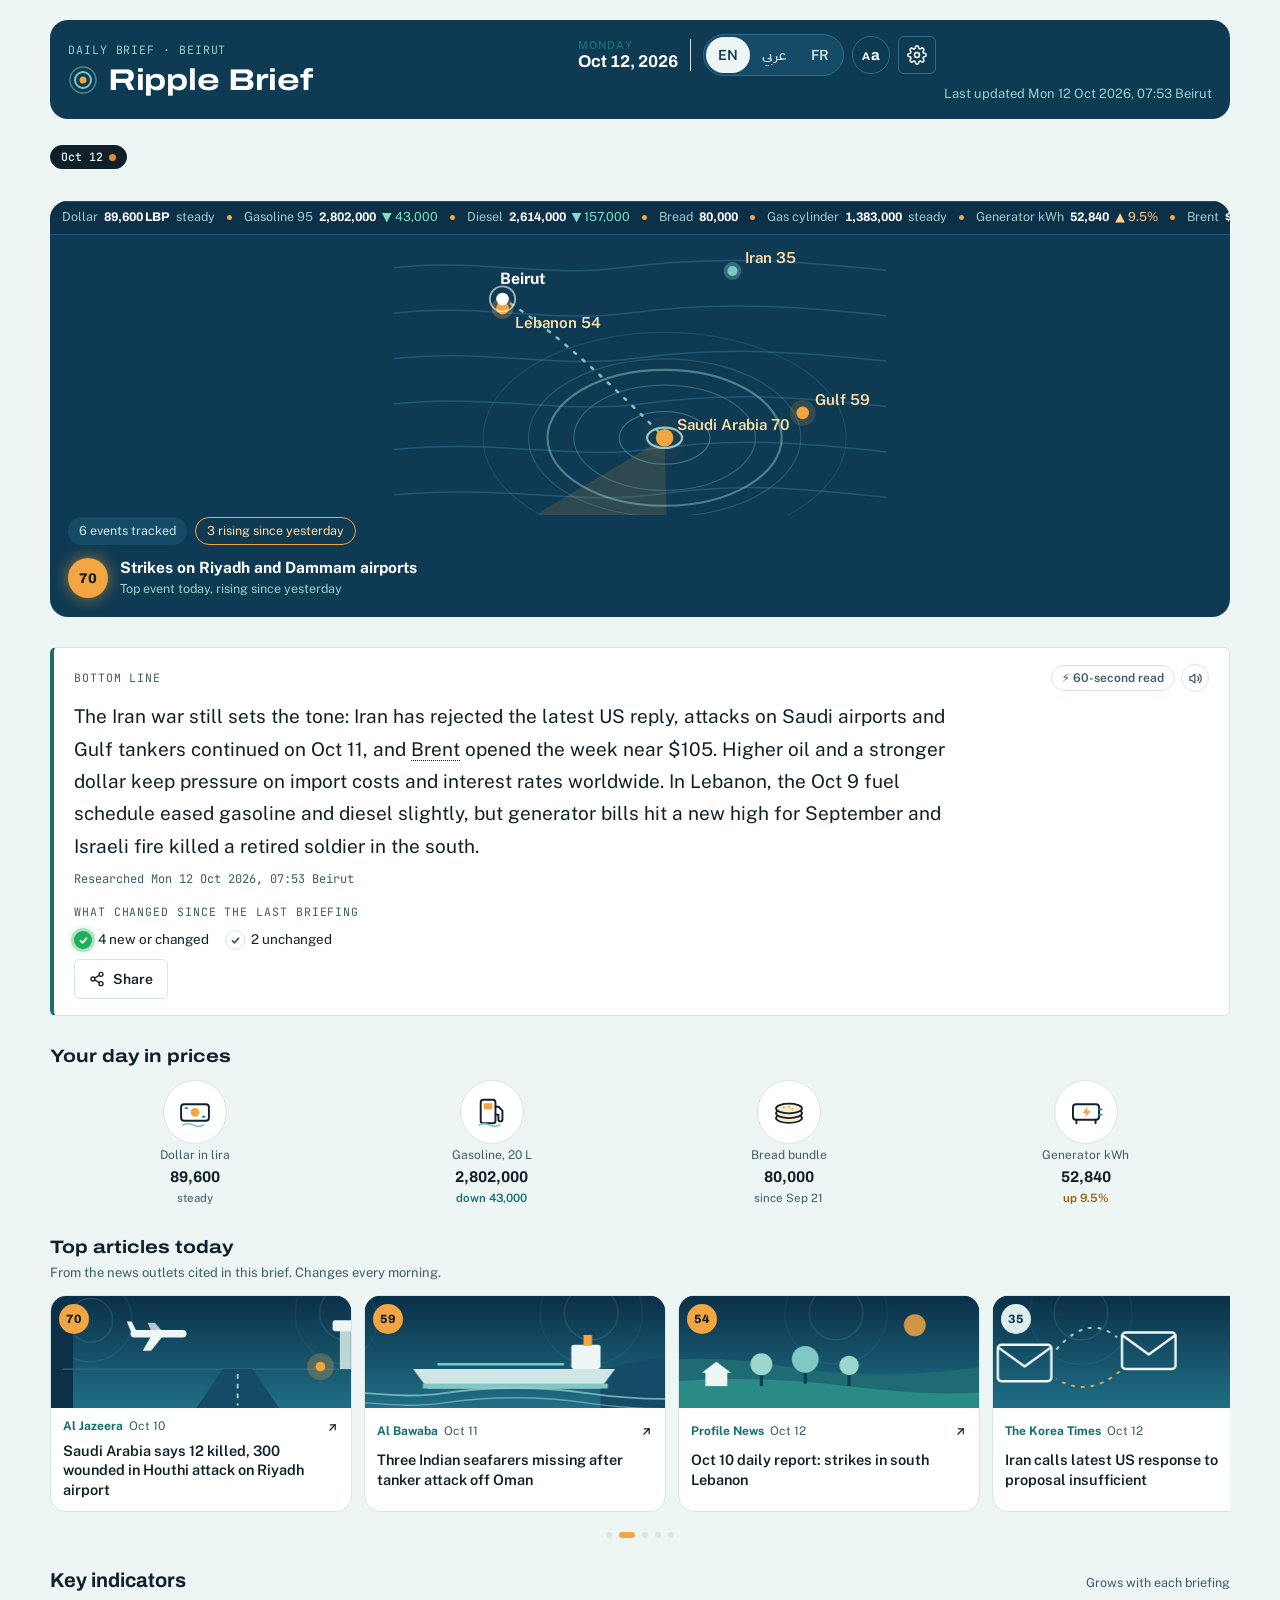
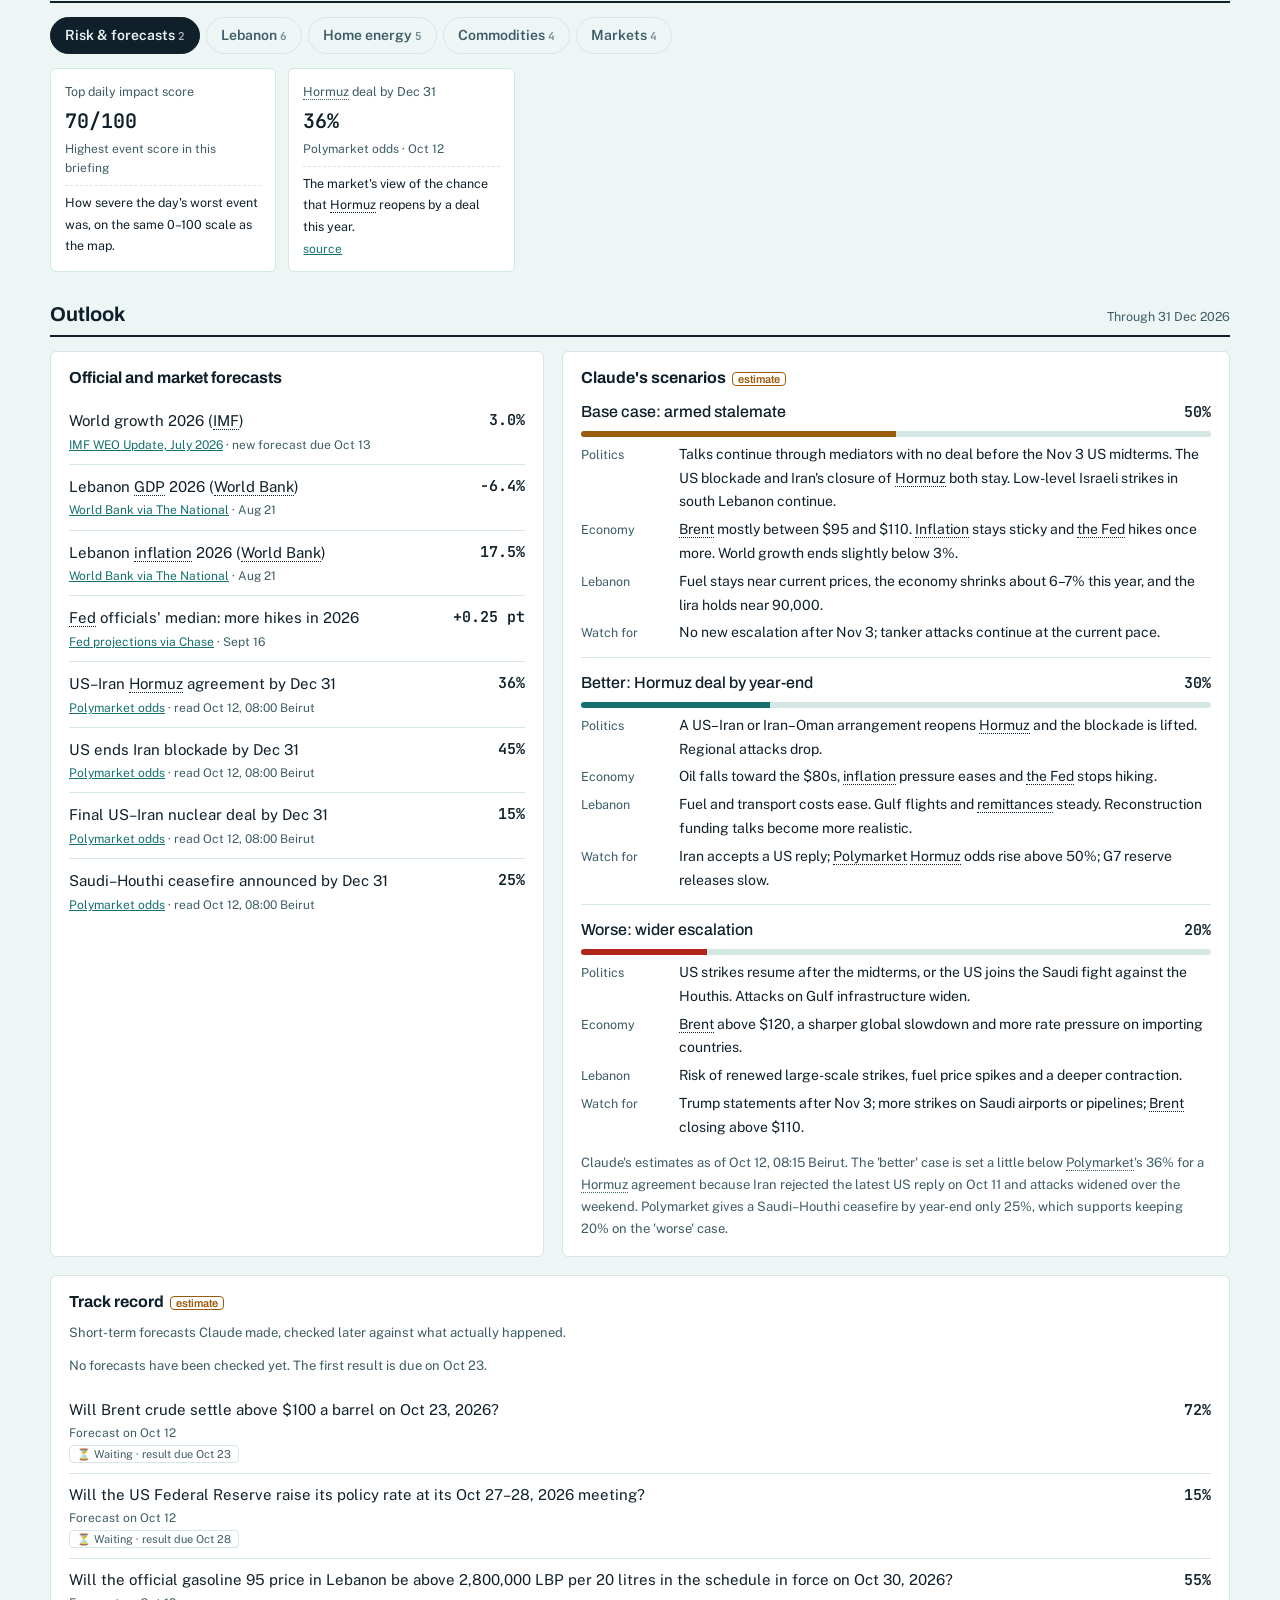
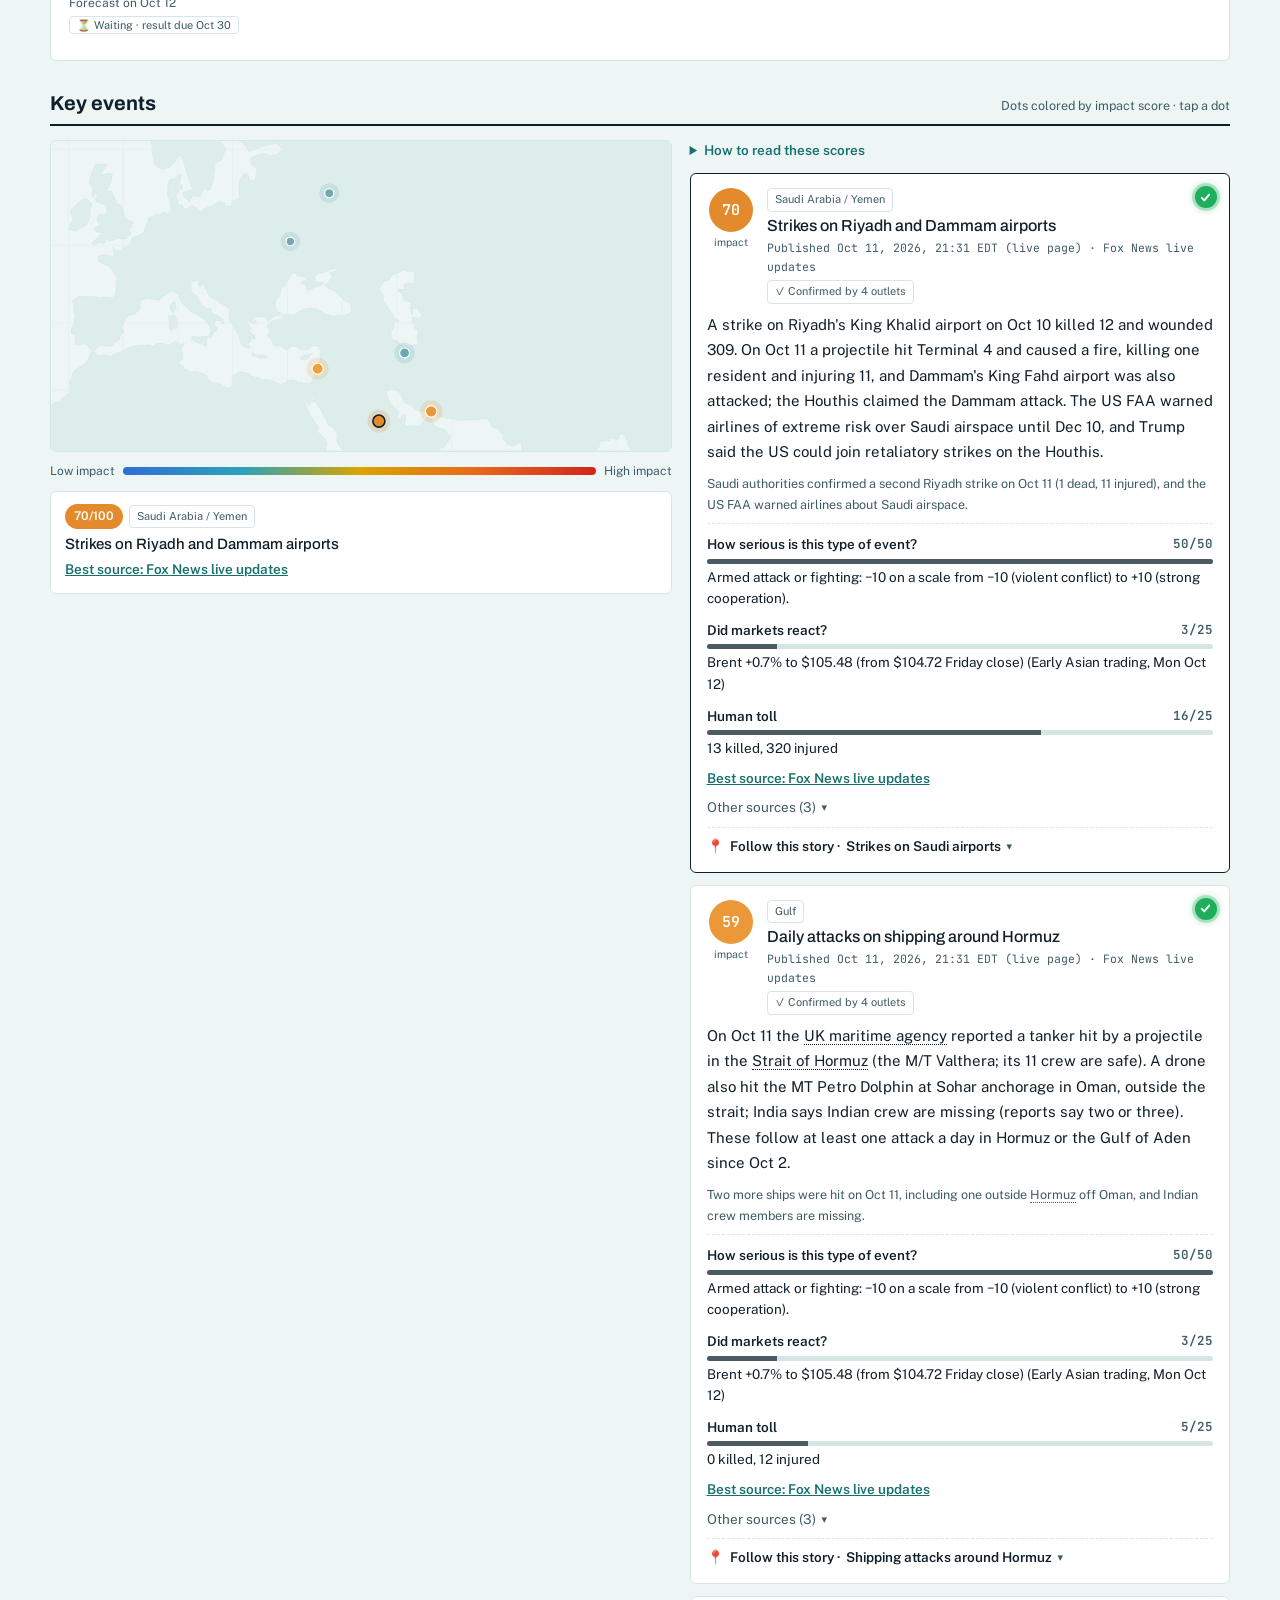
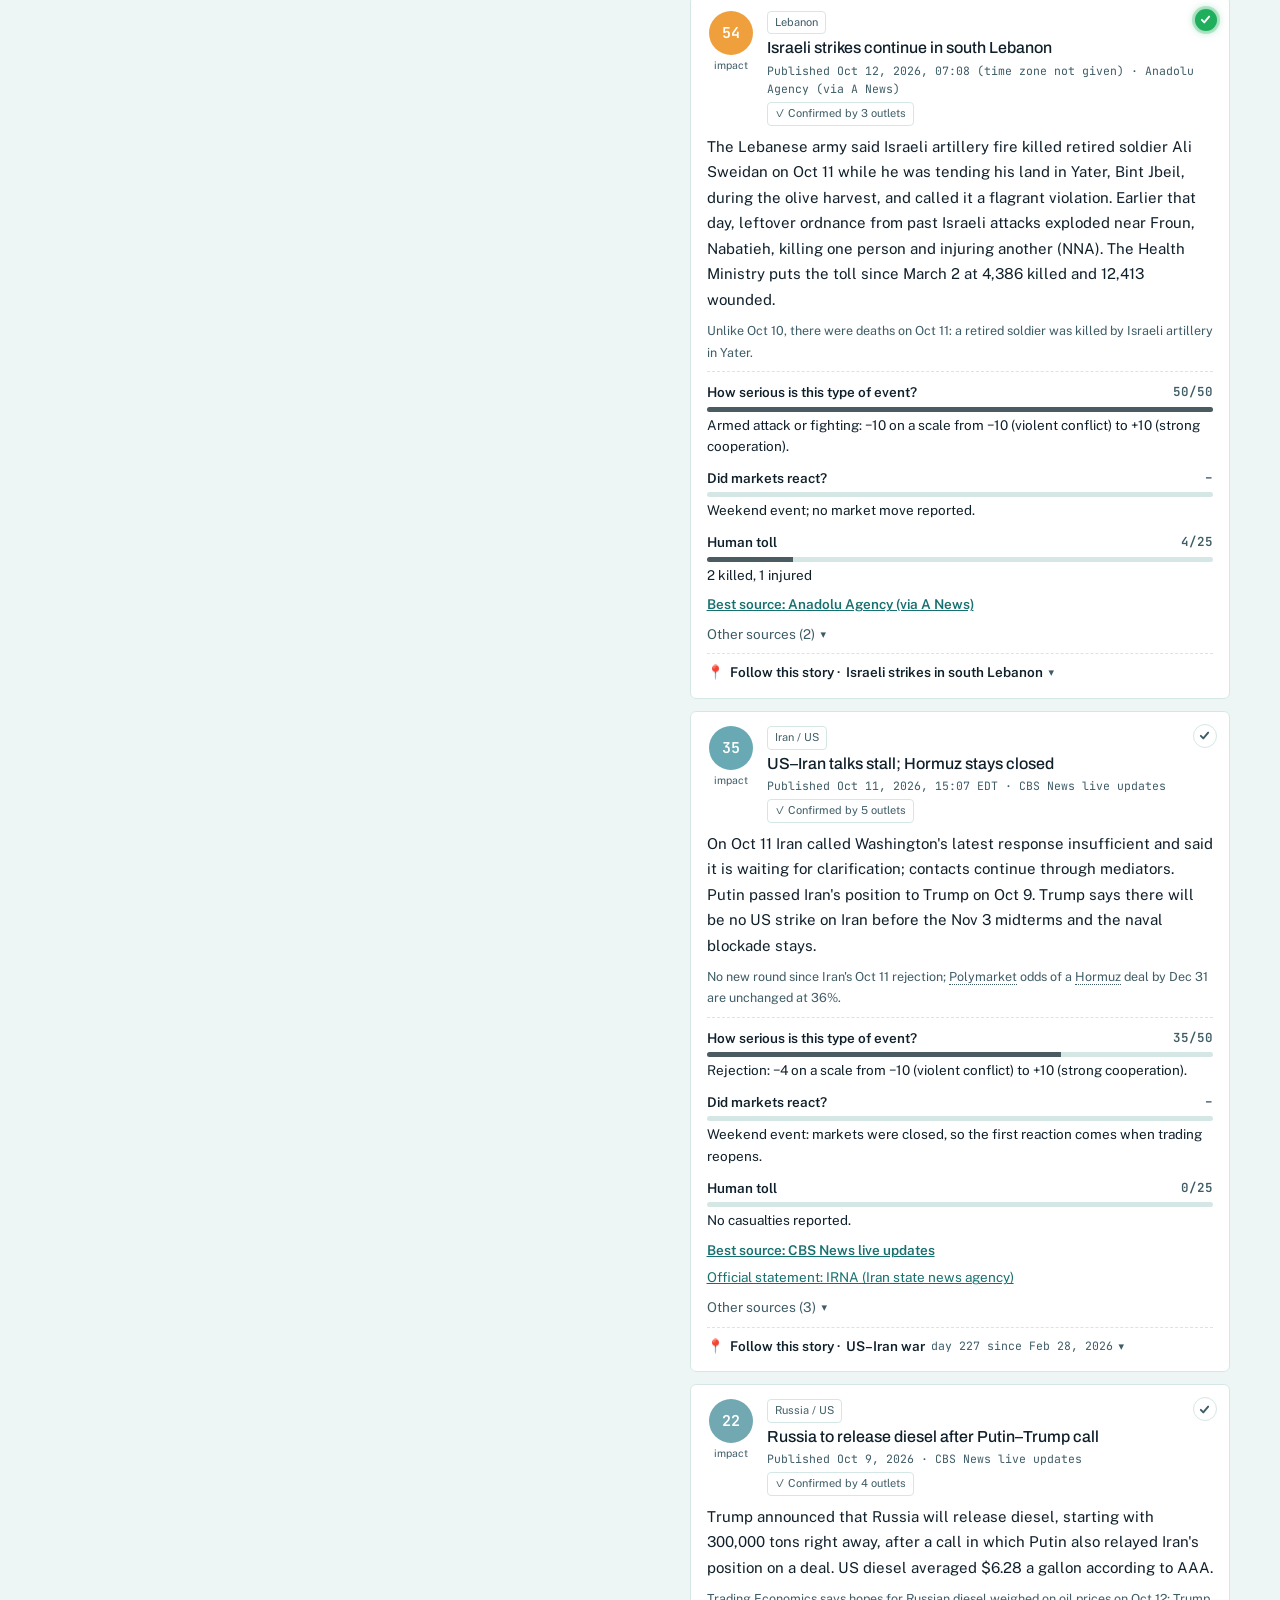
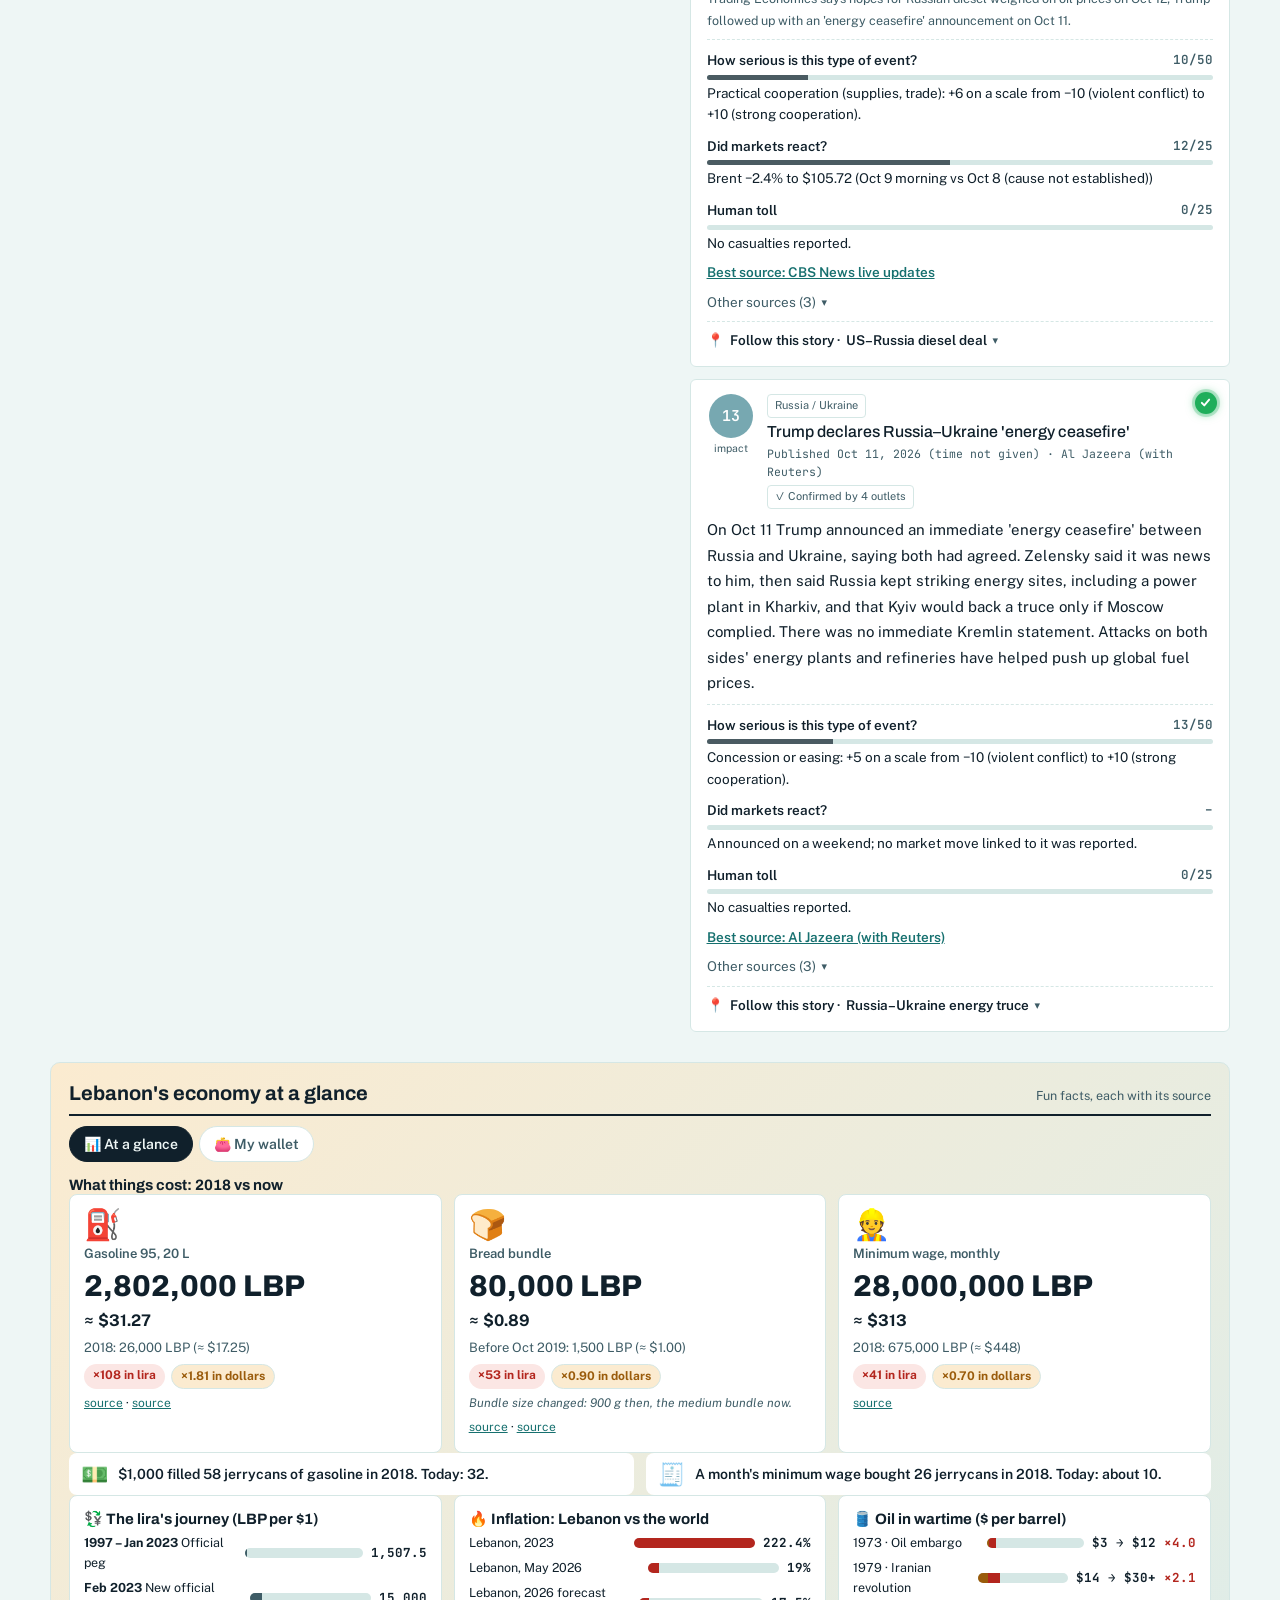
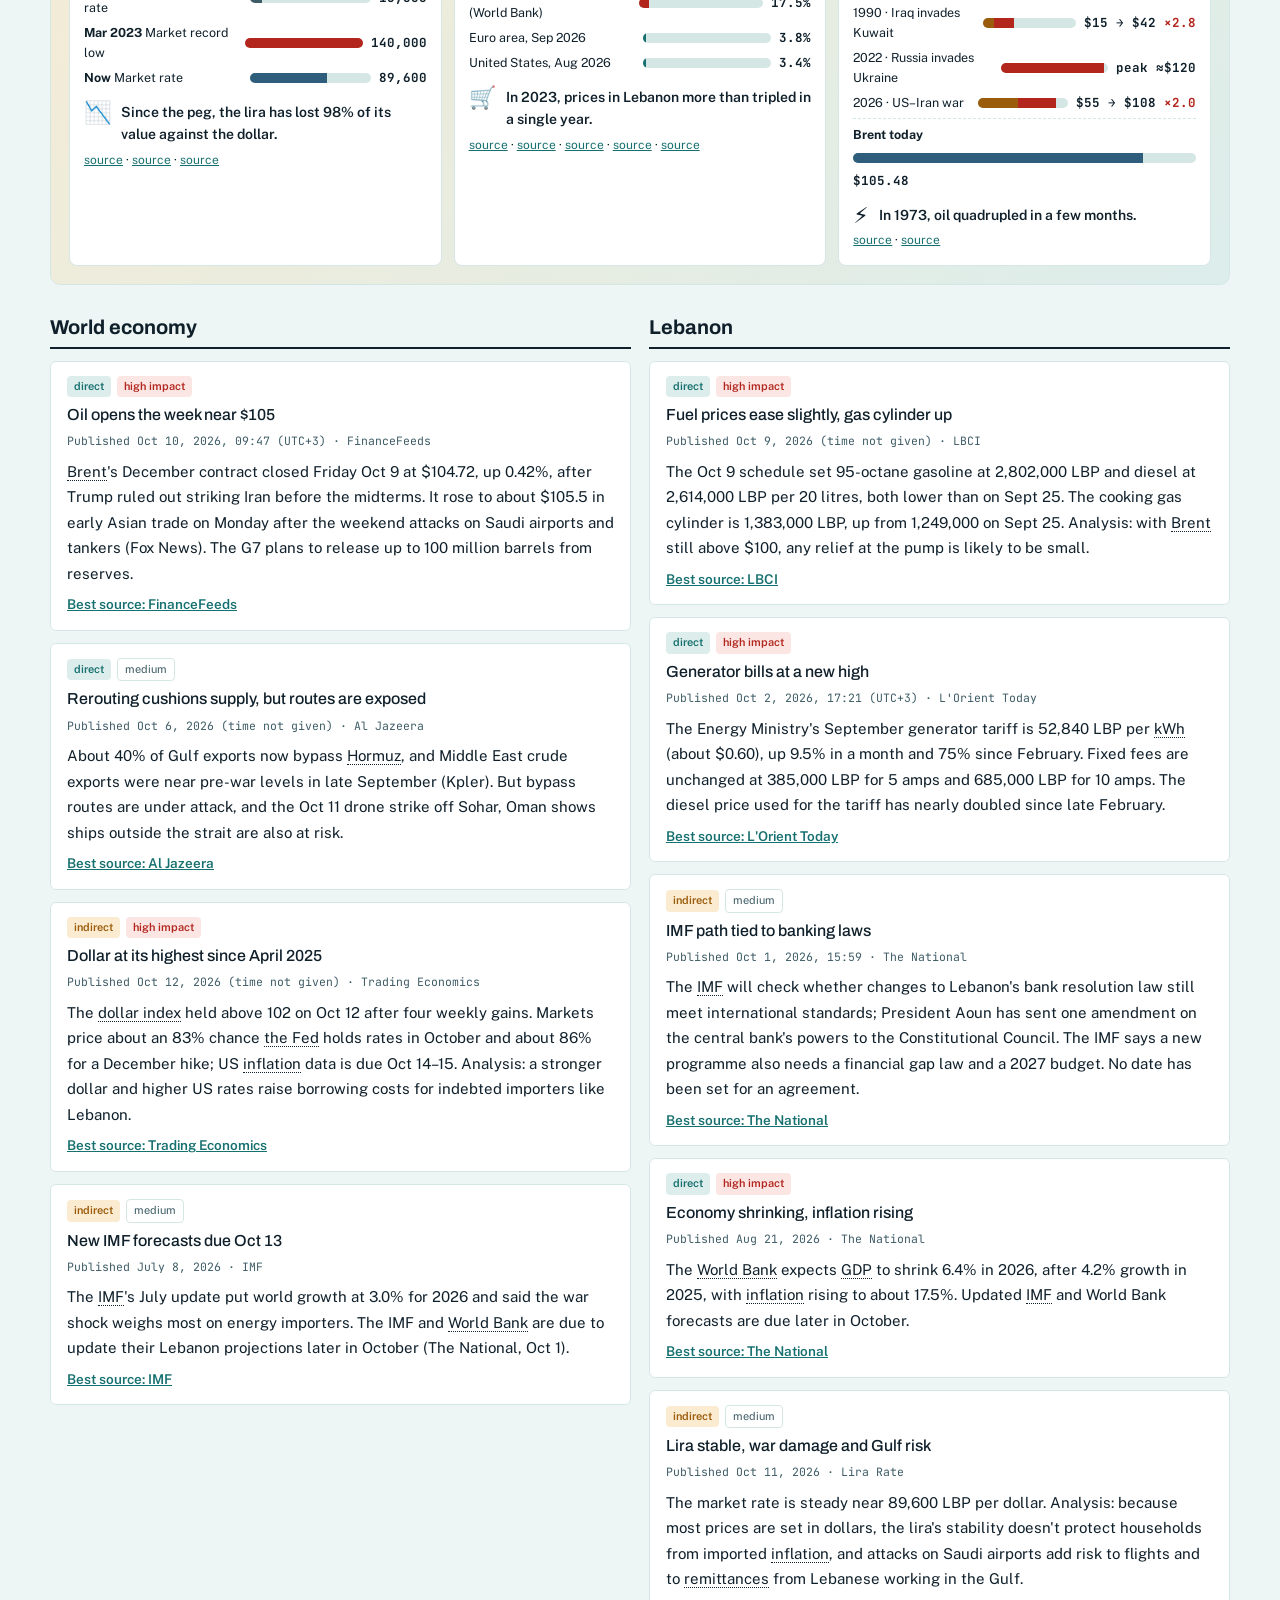
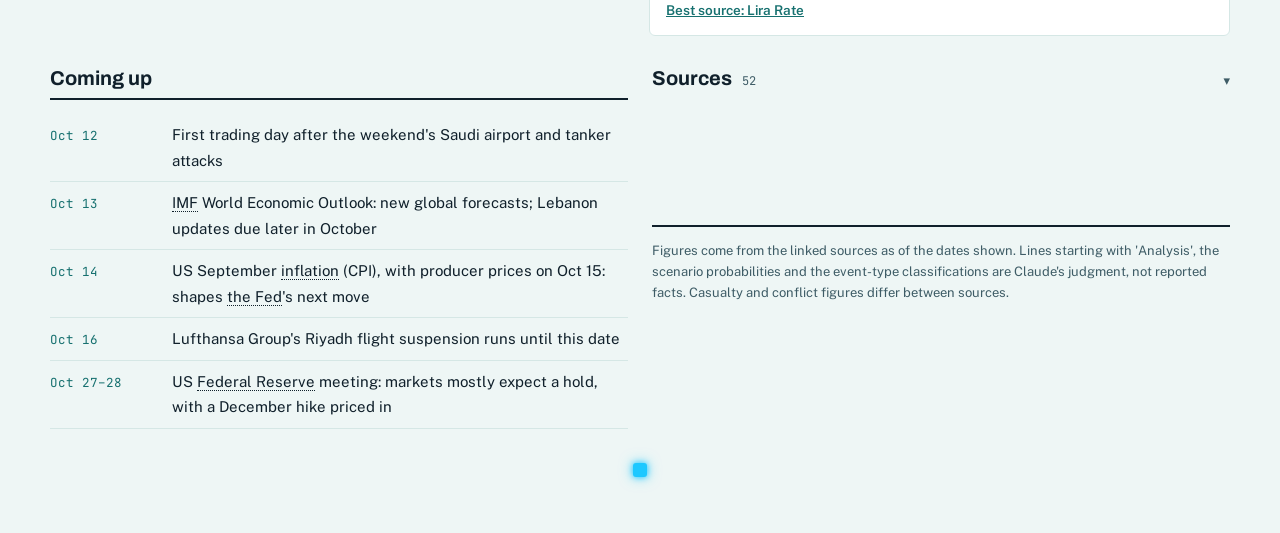
==== commit 6bcab8b1: "Redesign v1.0: sea look, live map and price ticker, day in prices, top articles with Wikimedia photo" ====
--- a/index.html
+++ b/index.html
@@ -2,7 +2,7 @@
 <title>Ripple Brief</title>
 <link rel="preconnect" href="https://fonts.googleapis.com">
 <link rel="preconnect" href="https://fonts.gstatic.com" crossorigin>
-<link rel="stylesheet" href="https://fonts.googleapis.com/css2?family=Bricolage+Grotesque:opsz,wght@12..96,500;12..96,700&family=Public+Sans:ital,wght@0,400;0,600;1,400&family=JetBrains+Mono:wght@400;600&family=IBM+Plex+Sans+Arabic:wght@400;600;700&display=swap">
+<link rel="stylesheet" href="https://fonts.googleapis.com/css2?family=Archivo:wdth,wght@100..125,400..800&family=Bricolage+Grotesque:opsz,wght@12..96,500;12..96,700&family=Public+Sans:ital,wght@0,400;0,600;1,400&family=JetBrains+Mono:wght@400;600&family=IBM+Plex+Sans+Arabic:wght@400;600;700&display=swap">
 <style>
 /* Layout: alert → day strip → today in brief → outlook → impact map + ranked events → trends → economy/Lebanon lanes → sources. One column on phones. */
 :root{
@@ -458,12 +458,133 @@
 .qmore{justify-self:start}
 html[lang="ar"] .meta{font-family:var(--f-body);letter-spacing:0}
 </style>
+<style>
+/* ---------- v1.0 redesign: look A (sea, tide, foam, amber) + live effects ---------- */
+:root{
+  --bg:#EEF6F5; --surface:#ffffff; --ink:#10202B; --muted:#3E5C66; --line:#D5E7E5; --land:#DCEDEB; --sea:#EEF6F5;
+  --cedar:#16706F; --cedar-soft:#DCEDEB; --amber:#9A5B0B; --amber-soft:#FBEBD0; --red:#B3261E; --red-soft:#FBE6E4; --blue:#2F5D7C;
+  --f-num:"Archivo","Public Sans",system-ui,sans-serif;
+}
+@media (prefers-color-scheme: dark){:root:not([data-theme="light"]){
+  --bg:#0A1D29; --surface:#112B3A; --ink:#F2EBDD; --muted:#A8C3C5; --line:#21465A; --land:#16384A; --sea:#0B2230;
+  --cedar:#5FB8B0; --cedar-soft:#16384A; --amber:#F2B45A; --amber-soft:#2A2618; --red:#F2857C; --red-soft:#3A1F1D; --blue:#7FB2F0; color-scheme:dark}}
+:root[data-theme="dark"]{
+  --bg:#0A1D29; --surface:#112B3A; --ink:#F2EBDD; --muted:#A8C3C5; --line:#21465A; --land:#16384A; --sea:#0B2230;
+  --cedar:#5FB8B0; --cedar-soft:#16384A; --amber:#F2B45A; --amber-soft:#2A2618; --red:#F2857C; --red-soft:#3A1F1D; --blue:#7FB2F0; color-scheme:dark}
+html.rb-compact body{line-height:1.42}
+html:not(.rb-compact) .gl{line-height:1.7}
+
+/* header as a sea card */
+.top{background:#0E3A53;color:#fff;border-radius:18px;padding:14px 18px;align-items:center}
+.top h1{display:flex;align-items:center;gap:10px;font-family:"Archivo",var(--f-display);font-stretch:125%;font-size:clamp(21px,3.6vw,30px);color:#fff;letter-spacing:-.01em}
+.top h1 .logo{width:30px;height:30px;flex:none}
+.top .eyebrow{color:#9CCFCB}
+.top .seg{border-color:#2F6B88;background:#164B68;border-radius:999px;padding:2px}
+.top .seg button{color:#CFE6E4;border-radius:999px}
+.top .seg button[aria-pressed="true"]{background:#EEF6F5;color:#0E3A53}
+.top button.icon,.top .aa{background:transparent;color:#fff;border:1px solid #2F6B88}
+.top .status{color:#9CCFCB}.top .status.err{color:#FFB8AE}.top .status.run{color:#FFD9A0}
+.top #refresh{background:#F2A541;border-color:#F2A541;color:#10202B}
+.top .datebadge{color:#fff}
+.aa{display:inline-flex;align-items:baseline;justify-content:center;gap:1px;width:38px;height:38px;padding:0;border-radius:50%;font:700 15px "Archivo",var(--f-body);line-height:36px}
+.aa .s{font-size:11px}
+html[lang="ar"] .aa{font-family:"IBM Plex Sans Arabic",var(--f-body)}
+
+/* hero: ticker, live map, chips, top event */
+.hero{background:#0E3A53;color:#fff;border-radius:18px;overflow:hidden;display:grid}
+.tick{height:32px;overflow:hidden;background:#0B3048;border-block:1px solid #1D5878}
+.tick-in{display:flex;align-items:center;width:max-content;height:30px;animation:rbTick 48s linear infinite}
+.hero[dir="rtl"] .tick-in{animation-name:rbTickR}
+@keyframes rbTick{to{transform:translateX(-50%)}}
+@keyframes rbTickR{to{transform:translateX(50%)}}
+.tick-it{display:inline-flex;align-items:center;gap:6px;padding:0 12px;white-space:nowrap;font-size:12.5px;color:#9CCFCB}
+.tick-it b{color:#fff;font-weight:700;font-family:var(--f-num)}
+.tick-it .up{color:#FFD08A}.tick-it .down{color:#7FE0C3}
+.tick-dot{flex:none;width:5px;height:5px;border-radius:50%;background:#F2A541}
+.hmap{display:block;width:100%;height:auto;max-height:280px}
+.hchips{display:flex;flex-wrap:wrap;gap:8px;padding:2px 18px 12px}
+.hchip{background:#164B68;color:#CFE6E4;border-radius:999px;padding:4px 11px;font-size:12.5px}
+.hchip.r{background:transparent;border:1px solid #F2A541;color:#FFD9A0;padding:3px 11px}
+.htop{display:flex;align-items:center;gap:12px;padding:0 18px 18px;color:#fff;text-decoration:none}
+.htop .ht{display:grid;gap:2px;min-width:0}
+.htop strong{font-size:15.5px;line-height:1.3}
+.htop .hs{font-size:12.5px;color:#9CCFCB}
+.rbadge{flex:none;width:40px;height:40px;border-radius:50%;display:grid;place-items:center;font:800 14px var(--f-num);color:#10202B;background:#F2A541}
+.rbadge.hi{background:#E2574C;color:#fff}.rbadge.lo{background:#DCEDEB;color:#0E3A53}
+html:not(.rb-still) .rbadge.glow{box-shadow:0 0 16px rgba(242,165,65,.6)}
+html:not(.rb-still) .rbadge.hi.glow{box-shadow:0 0 16px rgba(226,87,76,.55)}
+
+/* your day in prices */
+.dayp{display:grid;gap:12px}
+.dayp h2,.arts h2{font-family:"Archivo",var(--f-display);font-stretch:118%;font-size:18px;color:var(--ink)}
+html[lang="ar"] .dayp h2,html[lang="ar"] .arts h2{font-family:var(--f-display)}
+.dayp-g{display:grid;grid-template-columns:repeat(4,minmax(0,1fr));gap:8px}
+.dp{display:grid;justify-items:center;gap:4px;text-align:center;min-width:0}
+.dp .ic{width:62px;height:62px;border-radius:50%;background:var(--surface);border:1.5px solid var(--line);display:grid;place-items:center}
+.dp .k{font-size:12px;color:var(--muted);line-height:1.3}
+.dp .v{font:700 15.5px var(--f-num);font-variant-numeric:tabular-nums}
+.dp .c{font-size:11.5px;color:var(--muted)}.dp .c.down{color:var(--cedar);font-weight:600}.dp .c.up{color:var(--amber);font-weight:600}
+
+/* top articles strip (parallax) */
+.arts{display:grid;gap:10px;min-width:0}
+.arts .sub{font-size:13px;color:var(--muted);margin:-6px 0 0}
+.arts-track{display:flex;gap:12px;overflow-x:auto;scroll-snap-type:x mandatory;padding:2px 2px 10px;scrollbar-width:none;overscroll-behavior-x:contain}
+.arts-track::-webkit-scrollbar{display:none}
+.acard{flex:0 0 min(78%,300px);scroll-snap-align:start;border-radius:16px;overflow:hidden;background:var(--surface);border:1px solid var(--line);color:var(--ink);text-decoration:none;display:grid;grid-template-rows:112px auto}
+.acard .im{position:relative;overflow:hidden;background:#0B3048}
+.acard .bk,.acard .mid{position:absolute;top:0;height:100%;will-change:transform}
+.acard .bk{left:-25%;width:150%;background:linear-gradient(180deg,#0B3048 0%,#1F6F86 100%)}
+.acard .bk img{display:block;width:100%;height:100%;object-fit:cover}
+.acard .mid{left:-12%;width:124%}
+.acard .mid svg,.acard .bk svg{display:block;width:100%;height:100%}
+.acard .shade{position:absolute;inset:auto 0 0 0;height:36px;background:linear-gradient(180deg,rgba(8,28,40,0),rgba(8,28,40,.78))}
+.acard .cr{position:absolute;inset-inline-end:8px;bottom:5px;font-size:10px;line-height:1.2;color:#E6F1F0;white-space:nowrap;max-width:calc(100% - 16px);overflow:hidden;text-overflow:ellipsis}
+.acard .rbadge{position:absolute;top:8px;inset-inline-start:8px;width:30px;height:30px;font-size:12px}
+.acard .lng{position:absolute;top:10px;inset-inline-end:8px;background:rgba(11,48,72,.75);color:#CFE6E4;border-radius:999px;padding:1px 8px;font-size:11px}
+.acard .tx{padding:9px 12px 12px;display:grid;gap:4px}
+.acard .so{display:flex;align-items:center;gap:6px;font-size:12px}
+.acard .so b{color:var(--cedar)}.acard .so span{color:var(--muted)}
+.acard .so svg{margin-inline-start:auto;flex:none}
+html[dir="rtl"] .acard .so svg{transform:scaleX(-1)}
+.acard .hl{font-weight:600;font-size:14.5px;line-height:1.35;display:-webkit-box;-webkit-line-clamp:3;-webkit-box-orient:vertical;overflow:hidden}
+.arts-dots{display:flex;gap:7px;justify-content:center}
+.arts-dots span{width:6px;height:6px;border-radius:3px;background:var(--line)}
+.arts-dots span.on{background:#F2A541;width:16px}
+
+/* offline notice */
+.offline{display:flex;gap:10px;align-items:flex-start;background:var(--surface);border:1px solid var(--line);border-radius:14px;padding:11px 14px;margin:0;font-size:14px}
+.offline svg{flex:none;margin-top:2px}
+
+/* reading comfort panel */
+.aapanel{box-sizing:border-box;position:fixed;z-index:60;inset-inline:0;bottom:0;margin-inline:auto;width:min(520px,100%);background:var(--surface);color:var(--ink);border:1px solid var(--line);border-radius:22px 22px 0 0;padding:10px 20px calc(22px + env(safe-area-inset-bottom,0px));box-shadow:0 -10px 30px rgba(0,0,0,.25);display:grid;gap:16px;max-height:86vh;overflow:auto}
+.aapanel .hd{display:flex;align-items:center;justify-content:space-between;gap:10px}
+.aapanel h2{font-family:"Archivo",var(--f-display);font-stretch:118%;font-size:18px}
+html[lang="ar"] .aapanel h2{font-family:var(--f-display)}
+.aapanel .grab{justify-self:center;width:40px;height:5px;border-radius:3px;background:var(--line)}
+.aapanel fieldset{border:0;margin:0;padding:0;display:grid;gap:8px}
+.aapanel legend{font-weight:600;font-size:14px;padding:0;margin-bottom:8px}
+.aapanel .opts{display:grid;grid-auto-flow:column;grid-auto-columns:1fr;gap:8px}
+.aapanel .opts button{background:transparent;color:var(--muted);border:1px solid var(--line);border-radius:10px;min-height:42px;font-weight:600}
+.aapanel .opts button[aria-pressed="true"]{background:var(--ink);color:var(--bg);border-color:var(--ink)}
+.aapanel .note{font-size:12.5px}
+.aascrim{position:fixed;inset:0;z-index:59;background:rgba(3,10,15,.45)}
+
+/* bottom tabs (phones) */
+.tabbar{box-sizing:border-box;position:fixed;z-index:40;inset-inline:0;bottom:0;display:none;grid-template-columns:repeat(4,minmax(0,1fr));background:var(--surface);border-top:1px solid var(--line);padding:6px 6px calc(8px + env(safe-area-inset-bottom,0px))}
+.tabbar button{background:transparent;border:0;color:var(--muted);display:grid;justify-items:center;gap:2px;font-size:11.5px;font-weight:600;padding:4px 2px;min-height:48px;border-radius:10px}
+.tabbar button[aria-current="true"]{color:var(--ink);font-weight:700}
+@media (max-width:760px){.tabbar{display:grid}.wrap{padding-bottom:110px}}
+
+/* motion off: phone setting or in-app switch */
+html.rb-still .tick-in{animation:none}
+@media (prefers-reduced-motion:reduce){.tick-in{animation:none}}
+</style>
 
 <div class="wrap">
   <header class="top">
     <div class="brand">
       <span class="eyebrow" id="dateline"></span>
-      <h1>Ripple Brief</h1>
+      <h1><svg class="logo" viewBox="0 0 30 30" aria-hidden="true"><circle cx="15" cy="15" r="3.5" fill="#F2A541"/><circle cx="15" cy="15" r="8" fill="none" stroke="#7FC8C4" stroke-width="2"/><circle cx="15" cy="15" r="13" fill="none" stroke="#7FC8C4" stroke-width="1.5" opacity="0.55"/></svg>Ripple Brief</h1>
     </div>
     <div class="controls">
       <div class="datebadge" id="datebadge" aria-live="polite"><span class="dw" id="dbW"></span><span class="dd" id="dbD"></span></div>
@@ -475,6 +596,7 @@
       <button id="refresh" type="button" disabled></button>
       <button id="confirm" type="button" hidden></button>
       <button id="cancel" type="button" class="ghost" hidden></button>
+      <button type="button" class="aa" id="aaBtn" dir="ltr" aria-haspopup="dialog" aria-expanded="false" aria-controls="aaPanel"><span class="s">A</span><span>a</span></button>
       <div class="menuwrap">
         <button type="button" class="icon" id="gear" aria-haspopup="menu" aria-expanded="false" aria-controls="menu"><svg width="20" height="20" viewBox="0 0 24 24" fill="none" stroke="currentColor" stroke-width="1.8" stroke-linecap="round" stroke-linejoin="round" aria-hidden="true"><circle cx="12" cy="12" r="3"/><path d="M19.4 15a1.65 1.65 0 0 0 .33 1.82l.06.06a2 2 0 0 1-2.83 2.83l-.06-.06a1.65 1.65 0 0 0-1.82-.33 1.65 1.65 0 0 0-1 1.51V21a2 2 0 0 1-4 0v-.09A1.65 1.65 0 0 0 9 19.4a1.65 1.65 0 0 0-1.82.33l-.06.06a2 2 0 0 1-2.83-2.83l.06-.06a1.65 1.65 0 0 0 .33-1.82 1.65 1.65 0 0 0-1.51-1H3a2 2 0 0 1 0-4h.09A1.65 1.65 0 0 0 4.6 9a1.65 1.65 0 0 0-.33-1.82l-.06-.06a2 2 0 0 1 2.83-2.83l.06.06a1.65 1.65 0 0 0 1.82.33H9a1.65 1.65 0 0 0 1-1.51V3a2 2 0 0 1 4 0v.09a1.65 1.65 0 0 0 1 1.51 1.65 1.65 0 0 0 1.82-.33l.06-.06a2 2 0 0 1 2.83 2.83l-.06.06a1.65 1.65 0 0 0-.33 1.82V9a1.65 1.65 0 0 0 1.51 1H21a2 2 0 0 1 0 4h-.09a1.65 1.65 0 0 0-1.51 1z"/></svg></button>
         <div class="menu" id="menu" role="menu" hidden>
@@ -492,6 +614,8 @@
   </main>
   <footer class="foot"><button type="button" id="neon" class="neon" aria-label="Ripple Brief"></button></footer>
 </div>
+<div class="aascrim" id="aaScrim" hidden></div><div class="aapanel" id="aaPanel" role="dialog" aria-labelledby="aaTitle" hidden></div>
+<nav class="tabbar" id="tabbar" aria-label="Sections"></nav>
 <div class="toast" id="toast" role="status" hidden></div>
 
 <script>
@@ -549,7 +673,7 @@
       impact:"الأثر", sev:"الشدّة", mkt:"السوق", hum:"الكلفة البشرية", pending:"بانتظار البيانات", unknown:"غير معروف", notApplicable:"لم يُبلَّغ عن شيء",
       goldstein:"مقياس غولدستين", cameo:"CAMEO", bestSrc:"أفضل مصدر", local:"مصدر محلي", officialSrc:"بيان رسمي",
       published:"نُشر", partial:"درجة جزئية: بعض المدخلات غير متوفرة بعد.",
-      trends:"الاتجاهات", trendsAside:"تتّسع مع كل موجز", building:"يتكوّن السجل مع وصول موجزات جديدة.", topImpact:"أعلى درجة أثر يومية",
+      trends:"ترندات", trendsAside:"تتّسع مع كل موجز", building:"يتكوّن السجل مع وصول موجزات جديدة.", topImpact:"أعلى درجة أثر يومية",
       eco:"الاقتصاد العالمي", leb:"لبنان", coming:"أحداث مرتقبة", sources:"المصادر", noneFlagged:"لا مواعيد محددة.", nothing:"لا جديد اليوم.",
       vsPrev:"مقارنة بالموجز السابق",
       methodT:"كيف تُحسب الدرجات",
@@ -579,7 +703,7 @@
     accountP:"تسجيل الدخول قريباً. عند توفّره، ستسجّل الدخول لمزامنة إعداداتك وتنبيهاتك بين أجهزتك.",
     google:"المتابعة باستخدام Google", apple:"المتابعة باستخدام Apple", soon:"قريباً",
     accountNote:"قد تُضاف طرق أخرى لتسجيل الدخول بحسب الخدمات المتاحة.",
-    fontEn:"الخط الإنجليزي", fontAr:"الخط العربي", fonts:"الخطوط", textSize:"حجم النص", sizes:{s:"صغير",m:"وسط",l:"كبير"},
+    fontEn:"الخط الإنجليزي", fontAr:"الخط العربي", fonts:"الخط", textSize:"حجم النص", sizes:{s:"صغير",m:"وسط",l:"كبير"},
     indicators:"المؤشرات الرئيسية", groups:{lebanon:"لبنان",commodities:"السلع",markets:"الأسواق",risk:"المخاطر والتوقعات"},
     impactChange:"أعلى درجة حدث في هذا الموجز", impactWhy:"مدى شدّة أسوأ حدث في اليوم، على مقياس 0–100 نفسه المستخدم في الخريطة.",
     previewEn:"Brent crude rose above $100 as US–Iran talks stalled.", previewAr:"ارتفع خام برنت فوق 100 دولار مع تعثّر المحادثات.",
@@ -776,8 +900,8 @@
     const r=document.documentElement.style;
     const enS=`"${en.id}"`, arS=`"${ar.id}"`;
     if (lang==="ar"){ r.setProperty("--f-body",`${arS}, ${enS}, system-ui, sans-serif`); r.setProperty("--f-display",`${arS}, ${enS}, system-ui, sans-serif`); }
-    else { r.setProperty("--f-body",`${enS}, ${arS}, system-ui, sans-serif`); r.setProperty("--f-display",`"Bricolage Grotesque", ${arS}, system-ui, sans-serif`); }
-    r.setProperty("--zoom", ZOOM[prefs.size]||1);
+    else { r.setProperty("--f-body",`${enS}, ${arS}, system-ui, sans-serif`); r.setProperty("--f-display",`"Archivo", ${arS}, system-ui, sans-serif`); }
+    r.setProperty("--zoom", ZOOM[prefs.size]||1); applyComfort();
   }
   function savePrefs(){ try{ localStorage.setItem("rb-prefs",JSON.stringify(prefs)); }catch(e){} applyPrefs(); }
 
@@ -786,6 +910,280 @@
   let uiOverride=null;
   const curLang = () => uiOverride||lang;
   const t = () => T[curLang()];
+  /* ---------- v1.0 redesign: hero, day in prices, top articles, reading comfort, tabs ---------- */
+  const RD = {
+    en:{ prices:"Your day in prices", pk:{usdlbp:"Dollar in lira", gas95:"Gasoline, 20 L", bread:"Bread bundle", gen_kwh:"Generator kWh"},
+      tk:{usdlbp:"Dollar", gas95:"Gasoline 95", diesel:"Diesel", bread:"Bread", gascyl:"Gas cylinder", gen_kwh:"Generator kWh", brent:"Brent", gold:"Gold"},
+      up:x=>`up ${x}`, down:x=>`down ${x}`, steady:"steady", since:d=>`since ${d}`, lbp:"LBP",
+      arts:"Top articles today", artsSub:"From the news outlets cited in this brief. Changes every morning.", inEn:"In English", filePhoto:"File photo", sat:"Satellite image",
+      tracked:n=>`${n} events tracked`, rising:n=>`${n} rising since yesterday`, topEv:"Top event today", st:{escalating:"rising since yesterday", new:"new today", easing:"easing since yesterday", ongoing:"no change since yesterday"},
+      tabs:["Today","Prices","Wallet","Stories"], aa:"Text size and reading comfort", comfort:"Reading comfort", saved:"Saved on this phone",
+      size:"Text size", sizes:{s:"Small", m:"Medium", l:"Large", xl:"Extra large"}, spacing:"Line spacing", compact:"Compact", relaxed:"Relaxed",
+      look:"Look", light:"Light", night:"Night", auto:"Auto", autoNote:"Auto follows your phone's light or dark setting.",
+      motion:"Moving effects", motionNote:"Turn off for a still screen. Your phone's reduce-motion setting turns them off too.", on:"On", off:"Off",
+      offline:t=>`No connection. Showing the briefing saved on your phone${t?`, last updated ${t}`:""}.`, beirut:"Beirut", map:"Live map of today's events and how they reach Beirut" },
+    ar:{ prices:"أسعار يومك", pk:{usdlbp:"الدولار بالليرة", gas95:"بنزين 95، 20 ليتراً", bread:"ربطة الخبز", gen_kwh:"كيلوواط المولّد"},
+      tk:{usdlbp:"الدولار", gas95:"بنزين 95", diesel:"مازوت", bread:"ربطة الخبز", gascyl:"قارورة الغاز", gen_kwh:"كيلوواط المولّد", brent:"برنت", gold:"الذهب"},
+      up:x=>`ارتفع \u2066${x}\u2069`, down:x=>`انخفض \u2066${x}\u2069`, steady:"مستقر", since:d=>`منذ ${d}`, lbp:"ل.ل.",
+      arts:"أبرز المقالات اليوم", artsSub:"من وسائل الإعلام التي يستند إليها موجز اليوم، وتتجدّد كل صباح.", inEn:"بالإنجليزية", filePhoto:"صورة أرشيفية", sat:"صورة فضائية",
+      tracked:n=>`نتابع ${n} أحداث`, rising:n=>`${n} منها في تصاعد منذ أمس`, topEv:"أبرز حدث اليوم", st:{escalating:"في تصاعد منذ أمس", new:"جديد اليوم", easing:"تهدئة منذ أمس", ongoing:"دون تغيير منذ أمس"},
+      tabs:["اليوم","الأسعار","محفظتي","القصص"], aa:"حجم النص وراحة القراءة", comfort:"راحة القراءة", saved:"محفوظ على هذا الهاتف",
+      size:"حجم النص", sizes:{s:"صغير", m:"وسط", l:"كبير", xl:"كبير جداً"}, spacing:"تباعد الأسطر", compact:"متقارب", relaxed:"مريح",
+      look:"المظهر", light:"فاتح", night:"ليلي", auto:"تلقائي", autoNote:"يتبع الوضع التلقائي إعداد الفاتح أو الداكن في هاتفك.",
+      motion:"المؤثرات المتحركة", motionNote:"أوقفها لشاشة ثابتة. يوقفها أيضاً إعداد تقليل الحركة في هاتفك.", on:"تشغيل", off:"إيقاف",
+      offline:t=>`لا يوجد اتصال. نعرض الموجز المحفوظ على هاتفك${t?`، آخر تحديث ${t}`:""}.`, beirut:"بيروت", map:"خريطة حيّة لأحداث اليوم وكيف يصل أثرها إلى بيروت" },
+    fr:{ prices:"Votre journée en prix", pk:{usdlbp:"Dollar en livres", gas95:"Essence, 20 L", bread:"Paquet de pain", gen_kwh:"kWh du générateur"},
+      tk:{usdlbp:"Dollar", gas95:"Essence 95", diesel:"Diesel", bread:"Pain", gascyl:"Bouteille de gaz", gen_kwh:"kWh générateur", brent:"Brent", gold:"Or"},
+      up:x=>`en hausse de ${x}`, down:x=>`en baisse de ${x}`, steady:"stable", since:d=>`depuis le ${d}`, lbp:"LL",
+      arts:"Articles clés du jour", artsSub:"Des médias cités dans ce briefing. Mis à jour chaque matin.", inEn:"En anglais", filePhoto:"Photo d'archive", sat:"Image satellite",
+      tracked:n=>`${n} événements suivis`, rising:n=>`${n} en hausse depuis hier`, topEv:"Événement principal du jour", st:{escalating:"en hausse depuis hier", new:"nouveau aujourd'hui", easing:"en baisse depuis hier", ongoing:"inchangé depuis hier"},
+      tabs:["Aujourd'hui","Prix","Portefeuille","Sujets"], aa:"Taille du texte et confort de lecture", comfort:"Confort de lecture", saved:"Enregistré sur ce téléphone",
+      size:"Taille du texte", sizes:{s:"Petit", m:"Moyen", l:"Grand", xl:"Très grand"}, spacing:"Interlignage", compact:"Serré", relaxed:"Aéré",
+      look:"Apparence", light:"Clair", night:"Nuit", auto:"Auto", autoNote:"Auto suit le réglage clair ou sombre de votre téléphone.",
+      motion:"Effets animés", motionNote:"Désactivez-les pour un écran fixe. Le réglage « réduire les animations » du téléphone les coupe aussi.", on:"Activés", off:"Désactivés",
+      offline:t=>`Pas de connexion. Voici le briefing enregistré sur votre téléphone${t?`, mis à jour ${t}`:""}.`, beirut:"Beyrouth", map:"Carte en direct des événements du jour et de leur effet sur Beyrouth" }
+  };
+  const RT = () => RD[curLang()] || RD.en;
+  ZOOM.xl = 1.25;
+  const HOST_THEME = document.documentElement.getAttribute("data-theme");
+  const motionOK = () => prefs.motion!=="off" && !(window.matchMedia && matchMedia("(prefers-reduced-motion: reduce)").matches);
+  function applyComfort(){
+    const r=document.documentElement;
+    r.classList.toggle("rb-compact", prefs.spacing==="compact");
+    r.classList.toggle("rb-still", prefs.motion==="off");
+    if (prefs.look==="light") r.setAttribute("data-theme","light");
+    else if (prefs.look==="night") r.setAttribute("data-theme","dark");
+    else if (prefs.look==="auto" && r.dataset.rbSet){ if (HOST_THEME) r.setAttribute("data-theme",HOST_THEME); else r.removeAttribute("data-theme"); }
+    if (prefs.look==="light"||prefs.look==="night") r.dataset.rbSet="1"; else delete r.dataset.rbSet;
+  }
+  const scoreTier = s => s>=75 ? "hi" : s>=50 ? "" : "lo";
+  const scoreHex = s => s>=75 ? "#E2574C" : s>=50 ? "#F2A541" : "#7FC8C4";
+
+  /* indicators: number, change in plain words */
+  const rawIndOf = (raw, key) => (raw.indicators||[]).find(x=>x&&x.key===key);
+  const numOf = i => { const n=Number(i&&i.num); if (isFinite(n) && i.num!=="" && i.num!=null) return n; const m=String((i&&i.value)||"").replace(/,/g,"").match(/-?\d+(\.\d+)?/); return m?Number(m[0]):NaN; };
+  function chgOf(ri, date){
+    const tx=RT(); const c=String((ri&&ri.change)||"");
+    if (ri && ri.asOfDate && date && (new Date(date+"T12:00:00")-new Date(ri.asOfDate+"T12:00:00"))/864e5 > 14) return {txt:tx.since(fmtDate(ri.asOfDate,{day:"numeric",month:"short"})), cls:"", arrow:""};
+    if (/^(stable|unchanged|steady|flat)/i.test(c)) return {txt:tx.steady, cls:"", arrow:""};
+    const pct=c.match(/\(([+−-]\s?[\d.,]+%)\)/), first=c.match(/^([+−-])\s?([\d.,]+%?)/);
+    const s = pct ? pct[1] : first ? first[0] : "";
+    if (!s) return {txt:"", cls:"", arrow:""};
+    const up=/^\+/.test(s), mag=s.replace(/^[+−-]\s?/,"");
+    return {txt: up?tx.up(mag):tx.down(mag), cls: up?"up":"down", arrow:(up?"▲ ":"▼ ")+mag};
+  }
+  const LBPK = new Set(["usdlbp","gas95","diesel","gascyl","bread","gen_kwh"]);
+  const showVal = (ri, key) => LBPK.has(key) && isFinite(numOf(ri)) ? numOf(ri).toLocaleString("en-US") : String(ri.value||"");
+
+  function tickerHtml(raw){
+    const tx=RT();
+    const it = ["usdlbp","gas95","diesel","bread","gascyl","gen_kwh","brent","gold"].map(k=>{ const ri=rawIndOf(raw,k); if(!ri||!ri.value) return ""; const ch=chgOf(ri, raw.date);
+      return `<span class="tick-it"><span>${esc(tx.tk[k])}</span><b><bdi>${esc(showVal(ri,k))}${k==="usdlbp"?" "+esc(tx.lbp):""}</bdi></b>${ch.arrow?`<span class="${ch.cls}"><bdi>${esc(ch.arrow)}</bdi></span>`:ch.txt&&!ch.txt.includes(" ")?`<span>${esc(ch.txt)}</span>`:""}</span><span class="tick-dot" aria-hidden="true"></span>`; }).join("");
+    if (!it) return "";
+    return `<div class="tick" aria-hidden="true"><div class="tick-in">${it}${it}</div></div>`;
+  }
+
+  /* hero map: today's events placed on a stylised regional map, effects flowing to Beirut */
+  const MX = lon => (lon-28)/34*390, MY = lat => (38-lat)/18*222;
+  function heroMap(pol){
+    const tx=RT(), mv=motionOK(), rtl=curLang()==="ar";
+    const pts = pol.filter(p=>isFinite(Number(p.lon))&&isFinite(Number(p.lat))).map(p=>({p, x:MX(Number(p.lon)), y:MY(Number(p.lat))})).filter(q=>q.x>=6&&q.x<=384&&q.y>=6&&q.y<=216);
+    const bx=MX(35.5), by=MY(33.89);
+    const waves=[26,62,98,134,170,206].map((y,i)=>`<path d="M0 ${y} C${60+i*5} ${y-8} ${120+i*5} ${y+8} ${180+i*5} ${y} S${300} ${y-8} 390 ${y+2}" fill="none" stroke="#1D5878" stroke-width="1.2"/>`).join("");
+    const top = pts[0] && pts[0].p===pol[0] ? pts[0] : null;
+    const A = (a, v, d, extra="") => mv ? `<animate attributeName="${a}" values="${v}" dur="${d}" repeatCount="indefinite"${extra}/>` : "";
+    let fx="";
+    if (top){
+      const c=scoreHex(top.p._s);
+      fx = `<g transform="translate(${top.x.toFixed(1)} ${top.y.toFixed(1)}) scale(1 0.58)">${[36,72,108,144].map((r,i)=>`<circle r="${r}" fill="none" stroke="#5FA9B5" stroke-width="1.2" opacity="${[.55,.4,.28,.18][i]}" vector-effect="non-scaling-stroke"/>`).join("")}
+        ${mv?`<path d="M0 0 L0 -144 A144 144 0 0 1 101.8 -101.8 Z" fill="#F2A541" opacity="0.14"><animateTransform attributeName="transform" type="rotate" from="0" to="360" dur="7s" repeatCount="indefinite"/></path>
+        <circle r="10" fill="none" stroke="#9BD6CF" stroke-width="2.2" vector-effect="non-scaling-stroke">${A("r","10;168","3.4s")}${A("opacity","0.95;0","3.4s")}</circle>
+        <circle r="10" fill="none" stroke="#9BD6CF" stroke-width="2.2" vector-effect="non-scaling-stroke" opacity="0">${A("r","10;168","3.4s",' begin="1.7s"')}${A("opacity","0.95;0","3.4s",' begin="1.7s"')}</circle>`:""}</g>
+        <path d="M${top.x.toFixed(1)} ${top.y.toFixed(1)} Q${((top.x+bx)/2-20).toFixed(1)} ${((top.y+by)/2-30).toFixed(1)} ${bx.toFixed(1)} ${by.toFixed(1)}" fill="none" stroke="#9BD6CF" stroke-width="2" stroke-linecap="round" stroke-dasharray="2 7" opacity="0.85">${A("stroke-dashoffset","0;-18","0.9s")}</path>`;
+      void c;
+    }
+    const boxes=[[bx-6, by-24, 70, 20]];
+    const hit = r => boxes.some(o=>r[0]<o[0]+o[2] && r[0]+r[2]>o[0] && r[1]<o[1]+o[3] && r[1]+r[3]>o[1]);
+    const lbl = (q) => { const name=String(q.p.region||q.p.title||"").split("/")[0].trim().slice(0,22)+" "+q.p._s; const w=name.length*6.6+4;
+      const cands=[[q.x+10,q.y-6],[q.x+10,q.y+16],[q.x-10-w,q.y-6],[q.x-10-w,q.y+16],[q.x-w/2,q.y-14],[q.x-w/2,q.y+24]];
+      let c=cands.find(([x,y])=>x>=2&&x+w<=388&&y>=12&&y<=218&&!hit([x,y-12,w,15])); if(!c) return ""; boxes.push([c[0],c[1]-12,w,15]);
+      return `<text x="${c[0].toFixed(1)}" y="${c[1].toFixed(1)}" fill="#FFE2A8" font-size="12" font-weight="600"${rtl?` direction="rtl" text-anchor="end"`:""}>${esc(name)}</text>`; };
+    const dots = pts.slice(0,6).map((q,i)=>{ const c=scoreHex(q.p._s), r=q===top?7:(q.p._s>=50?5:4);
+      return `<circle cx="${q.x.toFixed(1)}" cy="${q.y.toFixed(1)}" r="${r+3}" fill="${c}" opacity="0.35">${q.p._s>=50?A("r",`${r};${r*2.6}`,`${(1.8+i*.3).toFixed(1)}s`)+A("opacity","0.5;0",`${(1.8+i*.3).toFixed(1)}s`):""}</circle><circle cx="${q.x.toFixed(1)}" cy="${q.y.toFixed(1)}" r="${r}" fill="${c}"/>${i<4?lbl(q):""}`; }).join("");
+    const beirut = `<circle cx="${bx.toFixed(1)}" cy="${by.toFixed(1)}" r="10" fill="none" stroke="#fff" stroke-width="1.5" opacity="0.6"/><circle cx="${bx.toFixed(1)}" cy="${by.toFixed(1)}" r="5" fill="#fff"/><text x="${(bx-2).toFixed(1)}" y="${(by-12).toFixed(1)}" fill="#fff" font-size="12.5" font-weight="700"${rtl?' direction="rtl" text-anchor="end"':""}>${esc(tx.beirut)}</text>`;
+    return `<svg class="hmap" viewBox="0 0 390 222" role="img" aria-label="${esc(tx.map)}" style="font-family:var(--f-body)">${waves}${fx}${dots}${beirut}</svg>`;
+  }
+
+  function heroHtml(b, raw, pol){
+    const tx=RT();
+    const rising = (b.politics||[]).filter(p=>p.status==="escalating").length;
+    const top = pol[0];
+    const topRow = top ? `<a class="htop" href="#ev${top._i}" data-pick="${top._i}"><span class="rbadge ${scoreTier(top._s)} glow">${top._s}</span><span class="ht"><strong>${esc(top.title)}</strong><span class="hs">${esc(tx.topEv)}${top.status&&tx.st[top.status]?", "+esc(tx.st[top.status]):""}</span></span></a>` : "";
+    return `<section class="hero" dir="${curLang()==="ar"?"rtl":"ltr"}">${tickerHtml(raw)}${heroMap(pol)}
+      <div class="hchips"><span class="hchip">${esc(tx.tracked((b.politics||[]).length))}</span>${rising?`<span class="hchip r">${esc(tx.rising(rising))}</span>`:""}</div>${topRow}</section>`;
+  }
+
+  /* your day in prices */
+  const PICONS = {
+    usdlbp:`<svg width="40" height="40" viewBox="0 0 46 46" aria-hidden="true"><rect x="7" y="14" width="32" height="19" rx="3.5" fill="none" stroke="currentColor" stroke-width="2.2"/><circle cx="23" cy="23.5" r="5" fill="#F2A541"/><path d="M12 18.5h2M32 28.5h2" stroke="#1F8A8A" stroke-width="2.2" stroke-linecap="round"/><path d="M9 38c4-2 8-2 12 0s8 2 12 0" fill="none" stroke="#7FC8C4" stroke-width="1.8" stroke-linecap="round"/></svg>`,
+    gas95:`<svg width="40" height="40" viewBox="0 0 46 46" aria-hidden="true"><rect x="10" y="9" width="17" height="27" rx="3" fill="none" stroke="currentColor" stroke-width="2.2"/><rect x="13.5" y="13" width="10" height="7" rx="1.5" fill="#F2A541"/><path d="M27 17h3.5l4.5 4.5v10a2.3 2.3 0 0 1-4.6 0V26H27" fill="none" stroke="currentColor" stroke-width="2.2" stroke-linecap="round" stroke-linejoin="round"/><path d="M8 38c4-2 8-2 12 0s8 2 12 0" fill="none" stroke="#7FC8C4" stroke-width="1.8" stroke-linecap="round"/></svg>`,
+    bread:`<svg width="40" height="40" viewBox="0 0 46 46" aria-hidden="true"><ellipse cx="23" cy="30" rx="15" ry="5.5" fill="#FBEBD0" stroke="currentColor" stroke-width="2"/><ellipse cx="23" cy="24.5" rx="15" ry="5.5" fill="#FBEBD0" stroke="currentColor" stroke-width="2"/><ellipse cx="23" cy="19" rx="15" ry="5.5" fill="#FBEBD0" stroke="currentColor" stroke-width="2"/><circle cx="17" cy="18" r="1.3" fill="#F2A541"/><circle cx="27" cy="20" r="1.3" fill="#F2A541"/><circle cx="23" cy="17" r="1.1" fill="#F2A541"/></svg>`,
+    gen_kwh:`<svg width="40" height="40" viewBox="0 0 46 46" aria-hidden="true"><rect x="8" y="14" width="30" height="18" rx="3.5" fill="none" stroke="currentColor" stroke-width="2.2"/><path d="M25 16.5l-6 8h4.5L22 30l6.5-8.5H24z" fill="#F2A541"/><path d="M12 32v4M34 32v4" stroke="currentColor" stroke-width="2.2" stroke-linecap="round"/><path d="M38 20h3M38 26h3" stroke="#1F8A8A" stroke-width="2" stroke-linecap="round"/></svg>`
+  };
+  function pricesHtml(raw){
+    const tx=RT();
+    const tiles = ["usdlbp","gas95","bread","gen_kwh"].map(k=>{ const ri=rawIndOf(raw,k); if(!ri) return ""; const ch=chgOf(ri, raw.date);
+      return `<div class="dp"><span class="ic" style="color:var(--ink)">${PICONS[k]}</span><span class="k">${esc(tx.pk[k])}</span><span class="v"><bdi>${esc(showVal(ri,k))}</bdi></span><span class="c ${ch.cls}">${esc(ch.txt)}</span></div>`; }).join("");
+    return tiles ? `<section class="dayp" id="secDay"><h2>${esc(tx.prices)}</h2><div class="dayp-g">${tiles}</div></section>` : "";
+  }
+
+  /* top articles: one card per top event, from a major outlet when the brief cites one */
+  const MAJOR=/reuters|associated press|\bap\b|al jazeera|bloomberg|\bbbc\b|\bcnn\b|cnbc|axios|financial times|guardian|new york times|washington post|wall street journal|l'orient|anadolu|al arabiya|the national|al-monitor|france 24|\bafp\b|\bdw\b|naharnet|lbci|annahar|al bawaba|korea times|kyodo|nikkei/i;
+  function pickArticle(rp){
+    const list=(rp.more||[]).filter(m=>m&&safeUrl(m.url));
+    const m = list.find(x=>MAJOR.test(x.source||"")) || list[0];
+    if (m) return {src:m.source||"", title:m.title||"", url:m.url};
+    return safeUrl(rp.url) ? {src:rp.source||"", title:rp.title||"", url:rp.url} : null;
+  }
+  const RMON={Jan:0,Feb:1,Mar:2,Apr:3,May:4,Jun:5,Jul:6,Aug:7,Sep:8,Sept:8,Oct:9,Nov:10,Dec:11};
+  function artDate(title, year){
+    const m=String(title).match(/\(([A-Z][a-z]{2,4})\.? (\d{1,2})\)\s*$/); if (!m || !(m[1] in RMON)) return "";
+    const d=new Date(Date.UTC(Number(year), RMON[m[1]], Number(m[2]))); return d.toISOString().slice(0,10);
+  }
+  const cleanTitle = s => String(s).replace(/\s*\([A-Z][a-z]{2,4}\.? \d{1,2}\)\s*$/,"").trim();
+  const cleanSrc = s => String(s).replace(/\s*\(.*?\)\s*/g," ").replace(/\s+live updates$/i,"").trim();
+  const TOPIC=[["leb",/lebanon|lebanese|beirut/i],["talk",/talk|deal|negotiat|ceasefire|truce|reply|response|proposal|summit|agree/i],["sea",/ship|tanker|vessel|shipping|maritime|seafarer|navy|hormuz/i],["air",/airport|air ?strike|flight|aviation|plane/i],["fuel",/oil|diesel|fuel|gasoline|refiner|energy|opec|brent|crude/i]];
+  const topicOf = s => { for (const [k,re] of TOPIC) if (re.test(s)) return k; return "gen"; };
+  const SCENE = {
+    air:`<path d="M40 60 H330" stroke="#2F6B88" stroke-width="1"/><path d="M150 92 L218 92 L196 60 L172 60 Z" fill="#164B68"/><path d="M184 64 V90" stroke="#9BD6CF" stroke-width="1.6" stroke-dasharray="4 4"/><rect x="268" y="28" width="9" height="32" fill="#CFE6E4" opacity="0.9"/><rect x="262" y="20" width="21" height="9" rx="2" fill="#EEF6F5"/><circle cx="252" cy="58" r="11" fill="#F2A541" opacity="0.28"/><circle cx="252" cy="58" r="4" fill="#F2A541"/><g fill="#EEF6F5"><rect x="96" y="28" width="46" height="6" rx="3"/><path d="M114 31 L124 31 L113 45 L106 45 Z"/><path d="M114 31 L124 31 L116 22 L110 22 Z" opacity="0.75"/><path d="M97 31 L102 31 L97 21 L93 21 Z"/></g>`,
+    sea:`<path d="M250 62 Q300 44 380 50 L380 92 L250 92 Z" fill="#164B68"/><path d="M96 60 L262 60 L250 76 L108 76 Z" fill="#CFE6E4"/><rect x="104" y="72" width="152" height="4" fill="#7FC8C4"/><rect x="226" y="40" width="24" height="20" rx="2" fill="#EEF6F5"/><rect x="236" y="32" width="7" height="9" fill="#F2A541"/><path d="M116 56 H220" stroke="#7FC8C4" stroke-width="2"/><path d="M0 80 C40 74 80 86 120 80 S200 74 240 80 S320 86 380 80" fill="none" stroke="#9BD6CF" stroke-width="1.6" opacity="0.7"/><path d="M0 88 C40 82 80 94 120 88 S200 82 240 88 S320 94 380 88" fill="none" stroke="#EEF6F5" stroke-width="1.2" opacity="0.4"/>`,
+    leb:`<circle cx="276" cy="24" r="9" fill="#F2A541" opacity="0.85"/><path d="M0 66 Q80 42 170 58 T380 50 L380 92 L0 92 Z" fill="#1F6B73"/><path d="M0 80 Q110 60 220 74 T380 70 L380 92 L0 92 Z" fill="#2A8A86"/><path d="M150 74 V62" stroke="#0E3A53" stroke-width="2.5"/><circle cx="150" cy="56" r="9" fill="#9BD6CF"/><path d="M186 72 V58" stroke="#0E3A53" stroke-width="2.5"/><circle cx="186" cy="52" r="11" fill="#7FC8C4"/><path d="M222 74 V63" stroke="#0E3A53" stroke-width="2.5"/><circle cx="222" cy="57" r="8" fill="#9BD6CF"/><g fill="#EEF6F5"><rect x="104" y="62" width="18" height="12"/><path d="M101 63 L113 54 L125 63 Z"/></g>`,
+    talk:`<g fill="none" stroke="#EEF6F5" stroke-width="2" stroke-linejoin="round"><rect x="112" y="40" width="44" height="30" rx="3"/><path d="M112 42 L134 58 L156 42"/><rect x="214" y="30" width="44" height="30" rx="3"/><path d="M214 32 L236 48 L258 32"/></g><path d="M160 44 Q186 14 210 34" fill="none" stroke="#9BD6CF" stroke-width="1.6" stroke-dasharray="3 5"/><path d="M212 62 Q186 84 160 68" fill="none" stroke="#F2A541" stroke-width="1.6" stroke-dasharray="3 5"/>`,
+    fuel:`<path d="M0 78 H380" stroke="#2F6B88" stroke-width="2"/><rect x="120" y="44" width="92" height="26" rx="13" fill="#CFE6E4"/><rect x="120" y="54" width="92" height="5" fill="#F2A541"/><path d="M216 50 H238 L250 62 V72 H216 Z" fill="#EEF6F5"/><rect x="224" y="54" width="14" height="8" rx="1.5" fill="#1F6F86"/><rect x="116" y="68" width="136" height="5" fill="#7FC8C4"/><g fill="#0E3A53" stroke="#CFE6E4" stroke-width="2"><circle cx="140" cy="76" r="6"/><circle cx="196" cy="76" r="6"/><circle cx="238" cy="76" r="6"/></g>`,
+    gen:`<g fill="none" stroke="#9BD6CF"><circle cx="190" cy="50" r="12" opacity=".8"/><circle cx="190" cy="50" r="26" opacity=".5"/><circle cx="190" cy="50" r="42" opacity=".3"/></g><circle cx="190" cy="50" r="5" fill="#F2A541"/>`
+  };
+  const RINGS = `<svg viewBox="0 0 520 92" preserveAspectRatio="xMidYMid slice" aria-hidden="true"><g fill="none" stroke="#5FA9B5" stroke-width="1"><circle cx="90" cy="20" r="18" opacity="0.28"/><circle cx="90" cy="20" r="34" opacity="0.15"/><circle cx="300" cy="14" r="22" opacity="0.24"/><circle cx="300" cy="14" r="42" opacity="0.12"/><circle cx="460" cy="26" r="16" opacity="0.26"/><circle cx="460" cy="26" r="30" opacity="0.14"/></g></svg>`;
+
+  /* photos: approved library first, then a careful Wikimedia search; website only (the Claude version can't load outside pictures) */
+  const PHOTO_OK = /(^|\.)github\.io$/.test(location.hostname);
+  const PLIB = [
+    {t:"leb", re:/lebanon/i, file:"Olive field in Bterram.jpg", kind:"file"},
+    {t:"sea", re:/./, file:"A Whale.jpg", kind:"file"},
+    {t:"air", re:/riyadh|saudi/i, file:"Riyadh 1749852957748.jpg", kind:"file"},
+    {t:"talk", re:/iran|hormuz/i, file:"Strait of Hormuz (MODIS 2020-12-04).jpg", kind:"sat"},
+    {t:"fuel", re:/./, file:"MiRO2c.jpg", kind:"file"}
+  ];
+  const PBAD=/dead|body|bodies|corpse|blood|wound|injur|killed|victim|funeral|massacre|explos|destroy|ruin|rubble|attack|war\b|soldier|weapon|missile|militant|terror|riot|protest|portrait|logo|map of|chart|graph|diagram|flag/i;
+  const photoMem = {};
+  try{ Object.assign(photoMem, JSON.parse(localStorage.getItem("rb-photos")||"{}")); }catch(e){}
+  const savePhotos = () => { try{ const k=Object.keys(photoMem); if (k.length>80) k.slice(0,k.length-80).forEach(x=>delete photoMem[x]); localStorage.setItem("rb-photos", JSON.stringify(photoMem)); }catch(e){} };
+  const stripHtml = s => String(s||"").replace(/<[^>]+>/g," ").replace(/\s+/g," ").trim();
+  const photoKey = a => a.lib ? "lib:"+a.lib.file : "q:"+a.q;
+  async function fetchPhoto(a){
+    const key=photoKey(a); if (photoMem[key] && (Date.now()-photoMem[key].at) < 7*864e5) return photoMem[key];
+    const base="https://commons.wikimedia.org/w/api.php?action=query&format=json&origin=*&prop=imageinfo&iiprop=url|size|extmetadata&iiurlwidth=800&iiextmetadatafilter=LicenseShortName|Artist|ImageDescription";
+    let page=null;
+    if (a.lib){ const j=await fetch(base+"&titles="+encodeURIComponent("File:"+a.lib.file)).then(r=>r.json()); page=Object.values((j.query&&j.query.pages)||{})[0]; }
+    else {
+      const j=await fetch(base+"&generator=search&gsrnamespace=6&gsrlimit=12&gsrsearch="+encodeURIComponent(a.q+" filetype:bitmap")).then(r=>r.json());
+      page=Object.values((j.query&&j.query.pages)||{}).sort((x,y)=>x.index-y.index).find(p=>{ const ii=(p.imageinfo||[])[0]; if(!ii||!ii.thumburl) return false; const m=ii.extmetadata||{}; const txt=p.title+" "+stripHtml(m.ImageDescription&&m.ImageDescription.value);
+        return ii.width>=ii.height*1.25 && ii.width>=800 && !PBAD.test(txt) && (m.LicenseShortName&&m.LicenseShortName.value); });
+    }
+    const ii=page&&(page.imageinfo||[])[0]; if (!ii||!ii.thumburl) { photoMem[key]={at:Date.now(), none:true}; savePhotos(); return photoMem[key]; }
+    const m=ii.extmetadata||{};
+    const by=stripHtml(m.Artist&&m.Artist.value).replace(/^(U\.S\.|US) (Coast Guard|Navy) photo by .*/i,"US $2").slice(0,40);
+    photoMem[key]={at:Date.now(), src:ii.thumburl, page:ii.descriptionurl, by, lic:stripHtml(m.LicenseShortName&&m.LicenseShortName.value), kind:a.lib?a.lib.kind:"file"};
+    savePhotos(); return photoMem[key];
+  }
+  const credit = ph => `${ph.kind==="sat"?RT().sat:RT().filePhoto} · ${ph.by?ph.by+", ":""}${ph.lic}`;
+  const photoLayer = ph => `<img src="${esc(ph.src)}" alt="" loading="lazy" referrerpolicy="no-referrer" onerror="this.remove()">`;
+
+  let artList = [];
+  function artsHtml(b, raw, pol){
+    const tx=RT(), en=curLang()==="en", year=String(raw.date||"").slice(0,4)||String(new Date().getFullYear());
+    artList = pol.slice(0,5).map(p=>{ const rp=(raw.politics||[])[p._i]||p; const a=pickArticle(rp); if(!a) return null;
+      const all=[rp.title, a.title, rp.region].join(" "), t=topicOf(all);
+      const lib=PLIB.find(x=>x.t===t && x.re.test(all));
+      const q=lib?"":[String(rp.region||"").split("/")[0], {air:"airport",sea:"tanker ship",leb:"Lebanon landscape",talk:"city skyline",fuel:"oil refinery",gen:"landscape"}[t]].join(" ").trim();
+      return {p, a, t, lib, q, date:artDate(a.title, year)||raw.date}; }).filter(Boolean);
+    if (!artList.length) return "";
+    const cards = artList.map((x,i)=>{ const ph=PHOTO_OK && photoMem[photoKey(x)] && !photoMem[photoKey(x)].none ? photoMem[photoKey(x)] : null;
+      return `<a class="acard" href="${esc(safeUrl(x.a.url))}" target="_blank" rel="noopener" data-art="${i}"><span class="im"><span class="bk">${ph?photoLayer(ph):RINGS}</span>${ph?"":`<span class="mid"><svg viewBox="0 0 380 92" preserveAspectRatio="xMidYMid slice" aria-hidden="true">${SCENE[x.t]}</svg></span>`}${ph?`<span class="shade"></span><span class="cr" title="${esc(credit(ph))}">${esc(credit(ph))}</span>`:""}<span class="rbadge ${scoreTier(x.p._s)}">${x.p._s}</span>${en?"":`<span class="lng">${esc(tx.inEn)}</span>`}</span>
+        <span class="tx"><span class="so"><b>${esc(cleanSrc(x.a.src))}</b><span>${esc(fmtDate(x.date,{day:"numeric",month:"short"}))}</span><svg width="13" height="13" viewBox="0 0 24 24" fill="none" stroke="currentColor" stroke-width="2.2" stroke-linecap="round" stroke-linejoin="round" aria-hidden="true"><path d="M7 17 17 7"/><path d="M8 7h9v9"/></svg></span><span class="hl">${esc(en?cleanTitle(x.a.title):x.p.title)}</span></span></a>`; }).join("");
+    return `<section class="arts" id="secArts"><h2>${esc(tx.arts)}</h2><p class="sub">${esc(tx.artsSub)}</p><div class="arts-track">${cards}</div><div class="arts-dots" aria-hidden="true">${artList.map((_,i)=>`<span${i?"":` class="on"`}></span>`).join("")}</div></section>`;
+  }
+
+  /* parallax: layers inside each card move slower than the card as the strip scrolls */
+  let artTimer=null, artPaused=false; const photoBusy={};
+  function artsWire(){
+    const tr=document.querySelector(".arts-track"); clearInterval(artTimer); if (!tr) return;
+    const cards=[...tr.querySelectorAll(".acard")], dots=[...document.querySelectorAll(".arts-dots span")];
+    const upd = () => { const r=tr.getBoundingClientRect(), cx=r.left+r.width/2; let best=0, bd=1e9;
+      cards.forEach((c,i)=>{ const cr=c.getBoundingClientRect(), off=(cr.left+cr.width/2)-cx; if (Math.abs(off)<bd){bd=Math.abs(off); best=i;}
+        if (motionOK()){ const bk=c.querySelector(".bk"), md=c.querySelector(".mid"); if(bk) bk.style.transform=`translateX(${(-off*0.22).toFixed(1)}px)`; if(md) md.style.transform=`translateX(${(-off*0.1).toFixed(1)}px)`; } });
+      dots.forEach((d,i)=>d.classList.toggle("on", i===best)); };
+    let raf=0; tr.addEventListener("scroll", ()=>{ if(!raf) raf=requestAnimationFrame(()=>{ raf=0; upd(); }); }, {passive:true});
+    ["pointerdown","touchstart","wheel","focusin"].forEach(ev=>tr.addEventListener(ev, ()=>{ artPaused=true; }, {passive:true}));
+    upd();
+    if (motionOK() && cards.length>1) artTimer=setInterval(()=>{ if (artPaused || document.hidden || !document.body.contains(tr)) return;
+      const rtl=getComputedStyle(tr).direction==="rtl", step=(cards[0].getBoundingClientRect().width+12)*(rtl?-1:1);
+      const atEnd = rtl ? (tr.scrollLeft <= -(tr.scrollWidth-tr.clientWidth)+4) : (tr.scrollLeft >= tr.scrollWidth-tr.clientWidth-4);
+      if (atEnd) tr.scrollTo({left:0, behavior:"smooth"}); else tr.scrollBy({left:step, behavior:"smooth"}); }, 5200);
+    if (PHOTO_OK) artList.forEach((x,i)=>{ const k=photoKey(x); if (photoMem[k] || photoBusy[k]) return; photoBusy[k]=fetchPhoto(x).finally(()=>{ delete photoBusy[k]; }); photoBusy[k].then(ph=>{ if (!ph||ph.none) return; const c=document.querySelector(`.arts-track [data-art="${i}"] .im`); if(!c || c.querySelector("img")) return;
+      c.querySelector(".bk").innerHTML=photoLayer(ph); const md=c.querySelector(".mid"); if(md) md.remove();
+      c.querySelector(".bk").insertAdjacentHTML("afterend", `<span class="shade"></span><span class="cr" title="${esc(credit(ph))}">${esc(credit(ph))}</span>`); upd(); }).catch(()=>{}); });
+  }
+
+  /* offline notice (website) */
+  const offlineHtml = raw => (typeof navigator!=="undefined" && navigator.onLine===false) ? `<p class="offline" role="status"><svg width="18" height="18" viewBox="0 0 24 24" fill="none" stroke="var(--amber)" stroke-width="2" stroke-linecap="round" aria-hidden="true"><path d="M2 8.5a15 15 0 0 1 20 0"/><path d="M5.5 12a10 10 0 0 1 13 0"/><path d="M9 15.5a5 5 0 0 1 6 0"/><path d="M3 3l18 18"/></svg><span>${esc(RT().offline(raw.generatedAt||""))}</span></p>` : "";
+  window.addEventListener("online", ()=>render()); window.addEventListener("offline", ()=>render());
+
+  /* reading comfort panel (Aa button) */
+  function aaRender(){
+    const p=$("#aaPanel"); if (!p || p.hidden) return; const tx=RT();
+    const opt = (k, v, label) => `<button type="button" data-aa="${k}" data-v="${v}" aria-pressed="${prefs[k]===v}">${esc(label)}</button>`;
+    p.setAttribute("dir", lang==="ar"?"rtl":"ltr"); p.setAttribute("lang", lang);
+    p.innerHTML = `<span class="grab" aria-hidden="true"></span><div class="hd"><h2 id="aaTitle">${esc(tx.comfort)}</h2><button type="button" class="icon ghost" id="aaClose" aria-label="${esc(t().close)}"><svg width="18" height="18" viewBox="0 0 24 24" fill="none" stroke="currentColor" stroke-width="2" stroke-linecap="round" aria-hidden="true"><path d="M6 6l12 12M18 6L6 18"/></svg></button></div>
+      <fieldset><legend>${esc(tx.size)}</legend><div class="opts">${["s","m","l","xl"].map(v=>opt("size",v,tx.sizes[v])).join("")}</div></fieldset>
+      <fieldset><legend>${esc(tx.spacing)}</legend><div class="opts">${opt("spacing","compact",tx.compact)}${opt("spacing","relaxed",tx.relaxed)}</div></fieldset>
+      <fieldset><legend>${esc(tx.look)}</legend><div class="opts">${opt("look","light",tx.light)}${opt("look","night",tx.night)}${opt("look","auto",tx.auto)}</div><p class="note">${esc(tx.autoNote)}</p></fieldset>
+      <fieldset><legend>${esc(tx.motion)}</legend><div class="opts">${opt("motion","on",tx.on)}${opt("motion","off",tx.off)}</div><p class="note">${esc(tx.motionNote)}</p></fieldset>
+      <p class="note">${esc(tx.saved)}</p>`;
+  }
+  function aaOpen(on){
+    const p=$("#aaPanel"), s=$("#aaScrim"), b=$("#aaBtn"); if(!p) return;
+    p.hidden=!on; s.hidden=!on; b.setAttribute("aria-expanded", String(!!on));
+    if (on){ aaRender(); const f=p.querySelector('[aria-pressed="true"]'); if(f) f.focus(); } else b.focus();
+  }
+  document.addEventListener("click", e=>{
+    if (e.target.closest("#aaBtn")){ aaOpen($("#aaPanel").hidden); return; }
+    if (e.target.closest("#aaClose") || e.target.closest("#aaScrim")){ aaOpen(false); return; }
+    const o=e.target.closest("[data-aa]"); if (o){ prefs[o.dataset.aa]=o.dataset.v; savePrefs(); aaRender(); const n=$(`[data-aa="${o.dataset.aa}"][data-v="${o.dataset.v}"]`); if(n) n.focus(); if (o.dataset.aa==="motion") render(); return; }
+    const pk=e.target.closest("[data-pick]"); if (pk){ e.preventDefault(); pick(Number(pk.dataset.pick), true); return; }
+    const tb=e.target.closest("[data-tabgo]"); if (tb){ tabGo(tb.dataset.tabgo); return; }
+  });
+  document.addEventListener("keydown", e=>{ if (e.key==="Escape" && $("#aaPanel") && !$("#aaPanel").hidden) aaOpen(false); });
+
+  /* bottom tabs */
+  let tabNow="today";
+  function tabbarRender(){
+    const bar=$("#tabbar"); if(!bar) return; const tx=RT(); const ids=["today","prices","wallet","stories"];
+    const ic={today:`<svg width="22" height="22" viewBox="0 0 24 24" fill="none" stroke="currentColor" stroke-width="2" stroke-linecap="round" aria-hidden="true"><circle cx="12" cy="12" r="2.5"/><circle cx="12" cy="12" r="6.5"/><circle cx="12" cy="12" r="10" opacity="0.5"/></svg>`,
+      prices:`<svg width="22" height="22" viewBox="0 0 24 24" fill="none" stroke="currentColor" stroke-width="2" stroke-linecap="round" stroke-linejoin="round" aria-hidden="true"><path d="M3 17l5-5 4 4 8-8"/><path d="M15 8h5v5"/></svg>`,
+      wallet:`<svg width="22" height="22" viewBox="0 0 24 24" fill="none" stroke="currentColor" stroke-width="2" stroke-linecap="round" stroke-linejoin="round" aria-hidden="true"><rect x="3" y="6" width="18" height="13" rx="3"/><path d="M16 12.5h2"/><path d="M3 9h14a2 2 0 0 0 2-2V6"/></svg>`,
+      stories:`<svg width="22" height="22" viewBox="0 0 24 24" fill="none" stroke="currentColor" stroke-width="2" stroke-linecap="round" stroke-linejoin="round" aria-hidden="true"><path d="M5 4h14v16l-7-4-7 4z"/></svg>`};
+    bar.setAttribute("dir", lang==="ar"?"rtl":"ltr"); bar.setAttribute("lang", lang);
+    bar.innerHTML = ids.map((k,i)=>`<button type="button" data-tabgo="${k}" aria-current="${tabNow===k}">${ic[k]}<span>${esc(tx.tabs[i])}</span></button>`).join("");
+  }
+  function tabGo(k){
+    tabNow=k; const beh = motionOK() ? "smooth" : "auto";
+    if (k==="today") window.scrollTo({top:0, behavior:beh});
+    else if (k==="wallet"){ if (typeof econTab!=="undefined" && econTab!=="wallet"){ econTab="wallet"; try{ localStorage.setItem("rb-etab","wallet"); }catch(e){} render(); } const el=$("#secWallet"); if(el) el.scrollIntoView({behavior:beh, block:"start"}); }
+    else { const el=$(k==="prices"?"#secDay":"#secEvents"); if(el) el.scrollIntoView({behavior:beh, block:"start"}); }
+    tabbarRender();
+  }
+  function rdAfter(){ artsWire(); tabbarRender(); aaRender(); const ab=$("#aaBtn"); if(ab){ ab.setAttribute("aria-label", RT().aa); ab.title=RT().aa; } }
+
 
   let briefs=[], current=null, status=null, series={}, db=null, mcp=null, selEvent=null, indTab="risk";
   try{ const s=localStorage.getItem("rb-tab2"); if(s) indTab=s; }catch(e){}
@@ -821,7 +1219,7 @@
     const s=S===null?0:50*S, m=M===null?0:25*M, h=H===null?0:25*H;
     return {score:Math.round(s+m+h), s, m, h, missM:M===null, missH:H===null, missS:S===null, c};
   }
-  const STOPS=[[0,[47,111,214]],[25,[42,163,184]],[50,[217,164,0]],[75,[232,104,26]],[100,[208,38,29]]];
+  const STOPS=[[0,[127,168,176]],[49,[95,169,181]],[50,[242,165,65]],[74,[224,132,40]],[75,[226,87,76]],[100,[190,40,30]]];
   function scoreColor(v){
     v=Math.max(0,Math.min(100,v));
     for (let i=1;i<STOPS.length;i++){ if (v<=STOPS[i][0]){ const [a,ca]=STOPS[i-1],[b,cb]=STOPS[i],f=(v-a)/(b-a); const c=ca.map((x,j)=>Math.round(x+(cb[j]-x)*f)); return `rgb(${c.join(",")})`; } }
@@ -1856,7 +2254,7 @@
     $("#confirm").textContent=t().confirm; $("#cancel").textContent=t().cancel;
     $("#gear").setAttribute("aria-label",t().menu); $("#mClose").setAttribute("aria-label",t().close);
     $("#miAccount").textContent=t().account; $("#miSettings").textContent=t().settings; $("#miAbout").textContent=t().about;
-    applyPrefs();
+    applyPrefs(); tabbarRender();
     if (!$("#modal").hidden && openWin && winLang!==lang) fillWin(openWin);
     updateRefreshUI();
     $("#dateline").textContent=t().dateline;
@@ -1952,16 +2350,18 @@
       ${alert}
       ${palerts}
       <nav class="days" aria-label="Briefings">${days}</nav>
+      ${offlineHtml(raw)}${heroHtml(b, raw, pol)}
       <section class="today">
         <div class="bottomline">${blTop(tx, TU)}<p class="gl">${esc(b.headline)}</p><span class="meta">${esc(tx.researched)} ${esc(raw.generatedAt||b.generatedAt||b.date)}${raw.runType==="light"?` · ${esc(tx.lightNote)}`:""}</span>
           <span class="eyebrow" style="margin-top:6px">${esc(tx.changed)}</span><div class="changes">${changeChips}</div>
           <button type="button" class="sharebtn" id="shareBtn">${SHAREICON}<span>${esc(TU.shareBtn)}</span></button></div>
       </section>
-      <section class="sec"><div class="sec-h"><h2>${esc(tx.indicators)}</h2><span class="aside">${esc(tx.trendsAside)}</span></div>${ind}</section>
+      ${pricesHtml(raw)}${artsHtml(b, raw, pol)}
+      <section class="sec" id="secPrices"><div class="sec-h"><h2>${esc(tx.indicators)}</h2><span class="aside">${esc(tx.trendsAside)}</span></div>${ind}</section>
       ${(fc||sc||trk)?`<section class="sec"><div class="sec-h"><h2>${esc(tx.outlook)}</h2><span class="aside">${esc(o.horizon||"")}</span></div>
         <div class="outlook"><div class="panel"><h3>${esc(tx.official)}</h3><ul class="fc">${fc||`<li><span class="note">${esc(tx.none)}</span></li>`}</ul></div>
         <div class="panel"><h3>${esc(tx.scenarios)}<span class="est">${esc(tx.estimate)}</span></h3><div class="scen">${sc||`<p class="note">${esc(tx.none)}</p>`}</div>${o.scenarioNote?`<p class="note gl">${esc(o.scenarioNote)}</p>`:""}</div>${trk}</div></section>`:""}
-      <section class="sec">
+      <section class="sec" id="secEvents">
         <div class="sec-h"><h2>${esc(tx.events)}</h2><span class="aside">${esc(tx.eventsAside)}</span></div>
         <div class="events">
           <div class="mapcol"><div class="mapbox" id="map">${drawMap(pol.map(p=>({lat:Number(p.lat),lon:Number(p.lon),score:p._s,i:p._i,title:p.title})))}</div>
@@ -1969,7 +2369,7 @@
           <div class="evlist"><details class="help"><summary>${esc(tx.helpT)}</summary>${tx.helpP.map(x=>`<p>${esc(x)}</p>`).join("")}</details>${pol.map(p=>eventCard(p, raw)).join("")||`<p class="note">${esc(tx.nothing)}</p>`}</div>
         </div>
       </section>
-      ${withUI(()=>econBox(raw))}
+      <div id="secWallet">${withUI(()=>econBox(raw))}</div>
       <div class="chain">
         <section class="sec lane"><div class="sec-h"><h2>${esc(tx.eco)}</h2></div>${(b.global||[]).map(plainCard).join("")||`<p class="note">${esc(tx.nothing)}</p>`}</section>
         <section class="sec lane"><div class="sec-h"><h2>${esc(tx.leb)}</h2></div>${(b.lebanon||[]).map(plainCard).join("")||`<p class="note">${esc(tx.nothing)}</p>`}${showExp?`<h3 class="lane-sub">🌍 ${esc(tx.expatsH)}</h3>${b.expats.map(plainCard).join("")}`:""}</section>
@@ -1981,7 +2381,7 @@
 `;
     applyGlossary($("#main"));
     } finally { uiOverride=null; }
-    updateWalletCalcs();
+    updateWalletCalcs(); rdAfter();
     if (actId){ const n=document.getElementById(actId); if (n && n!==document.activeElement){ try{ n.focus({preventScroll:true}); }catch(e){ n.focus(); } } }
   }
 
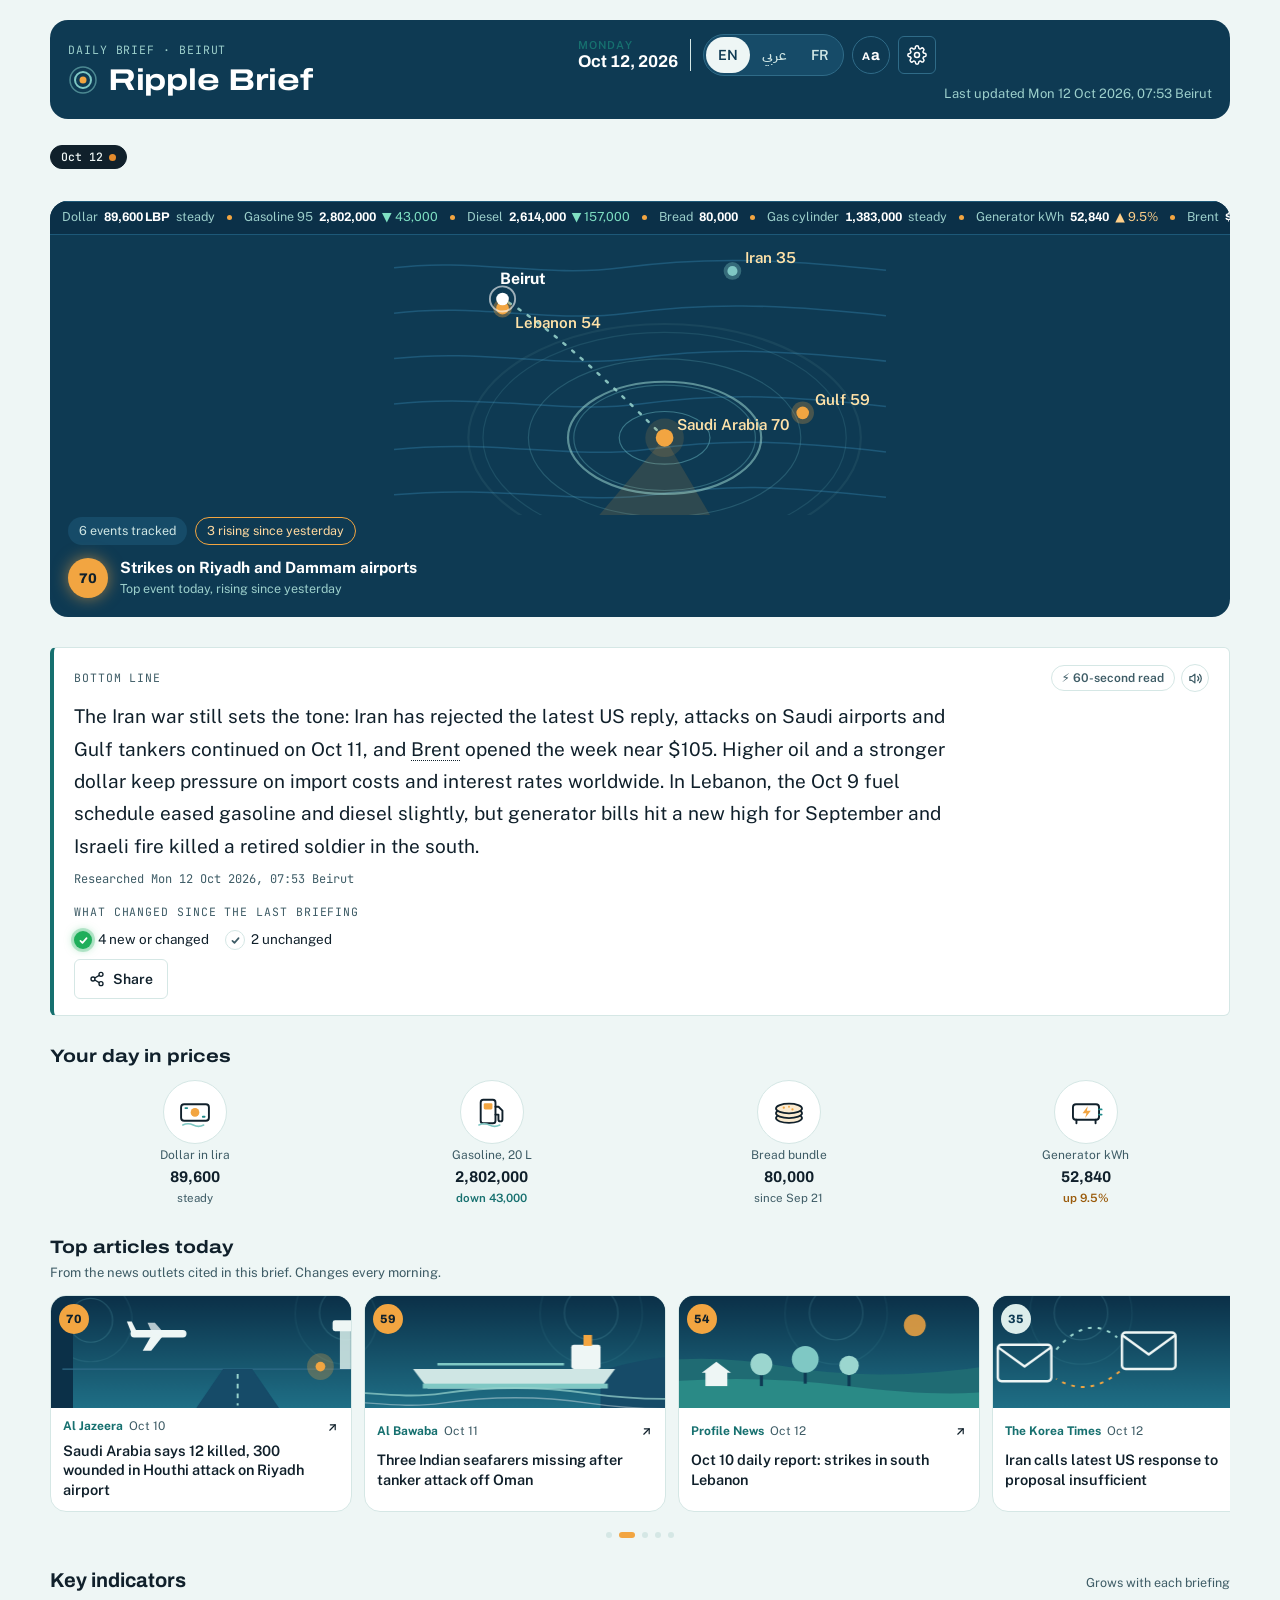
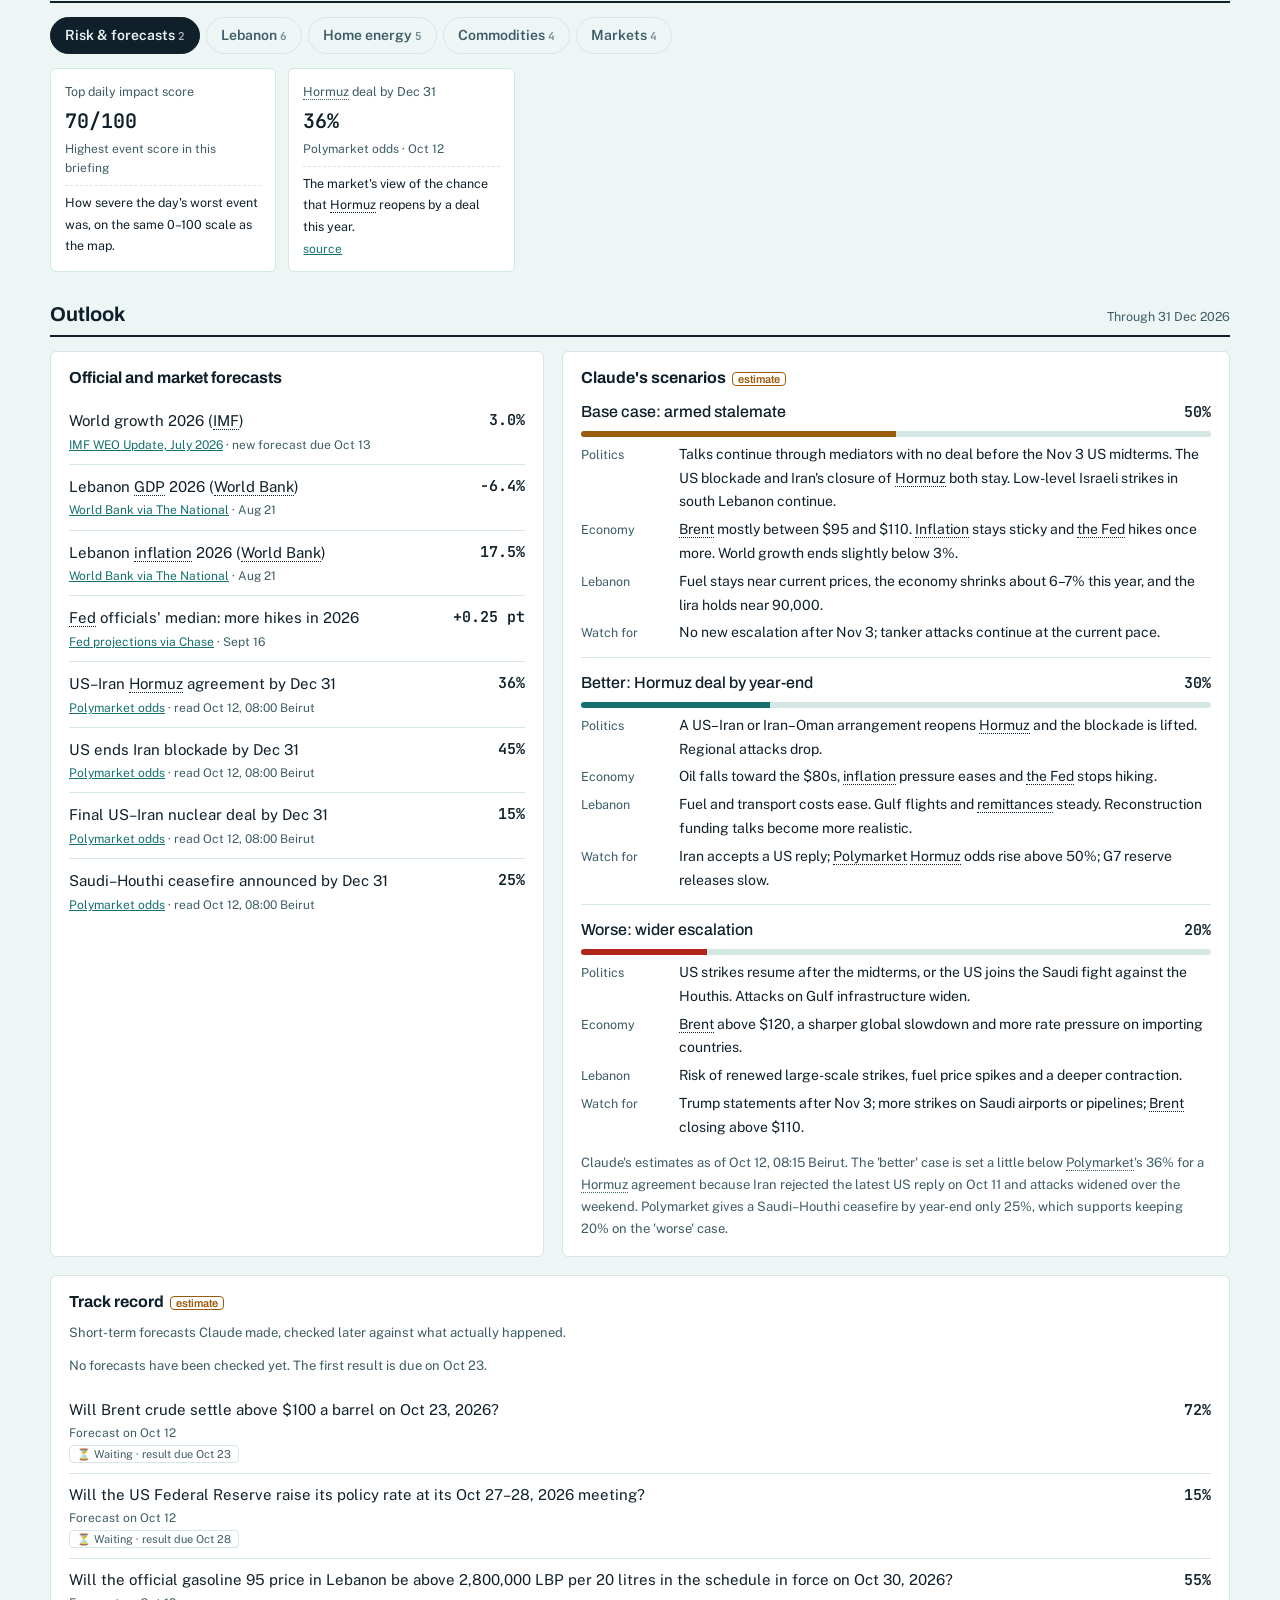
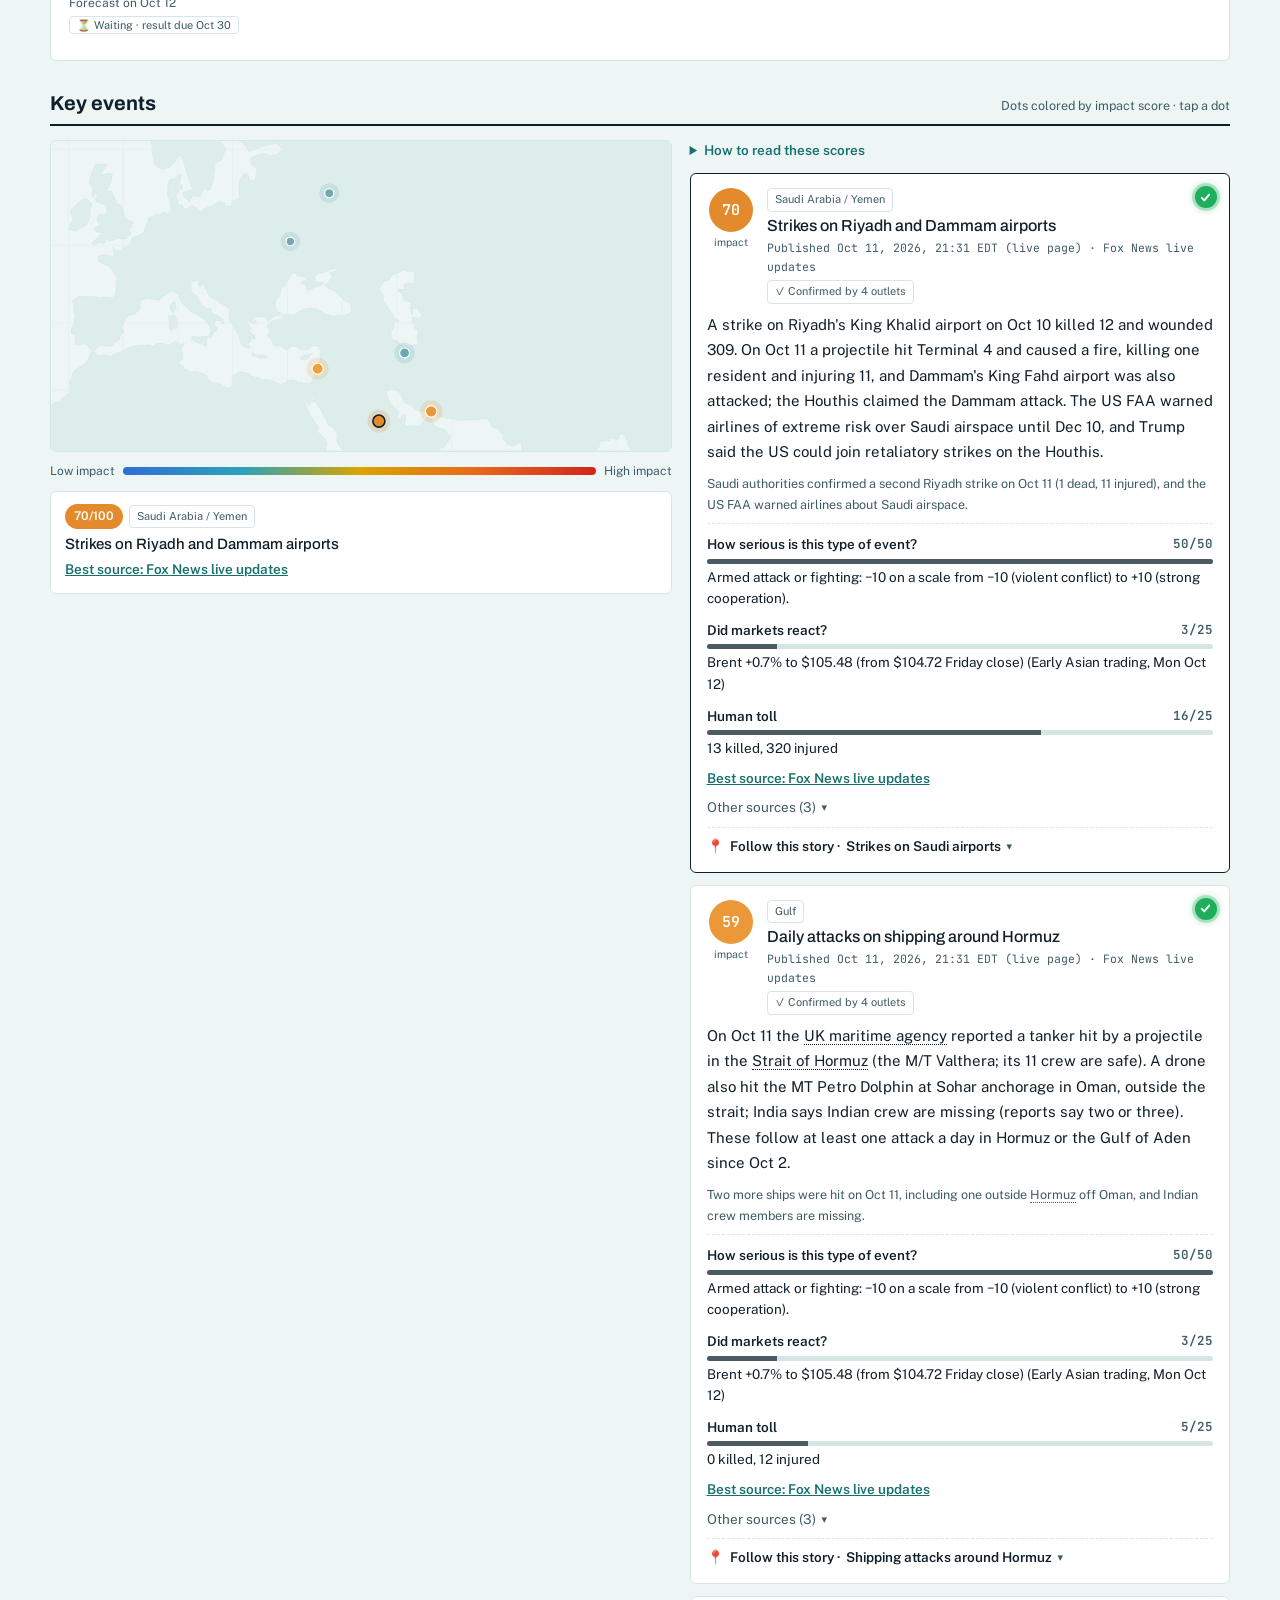
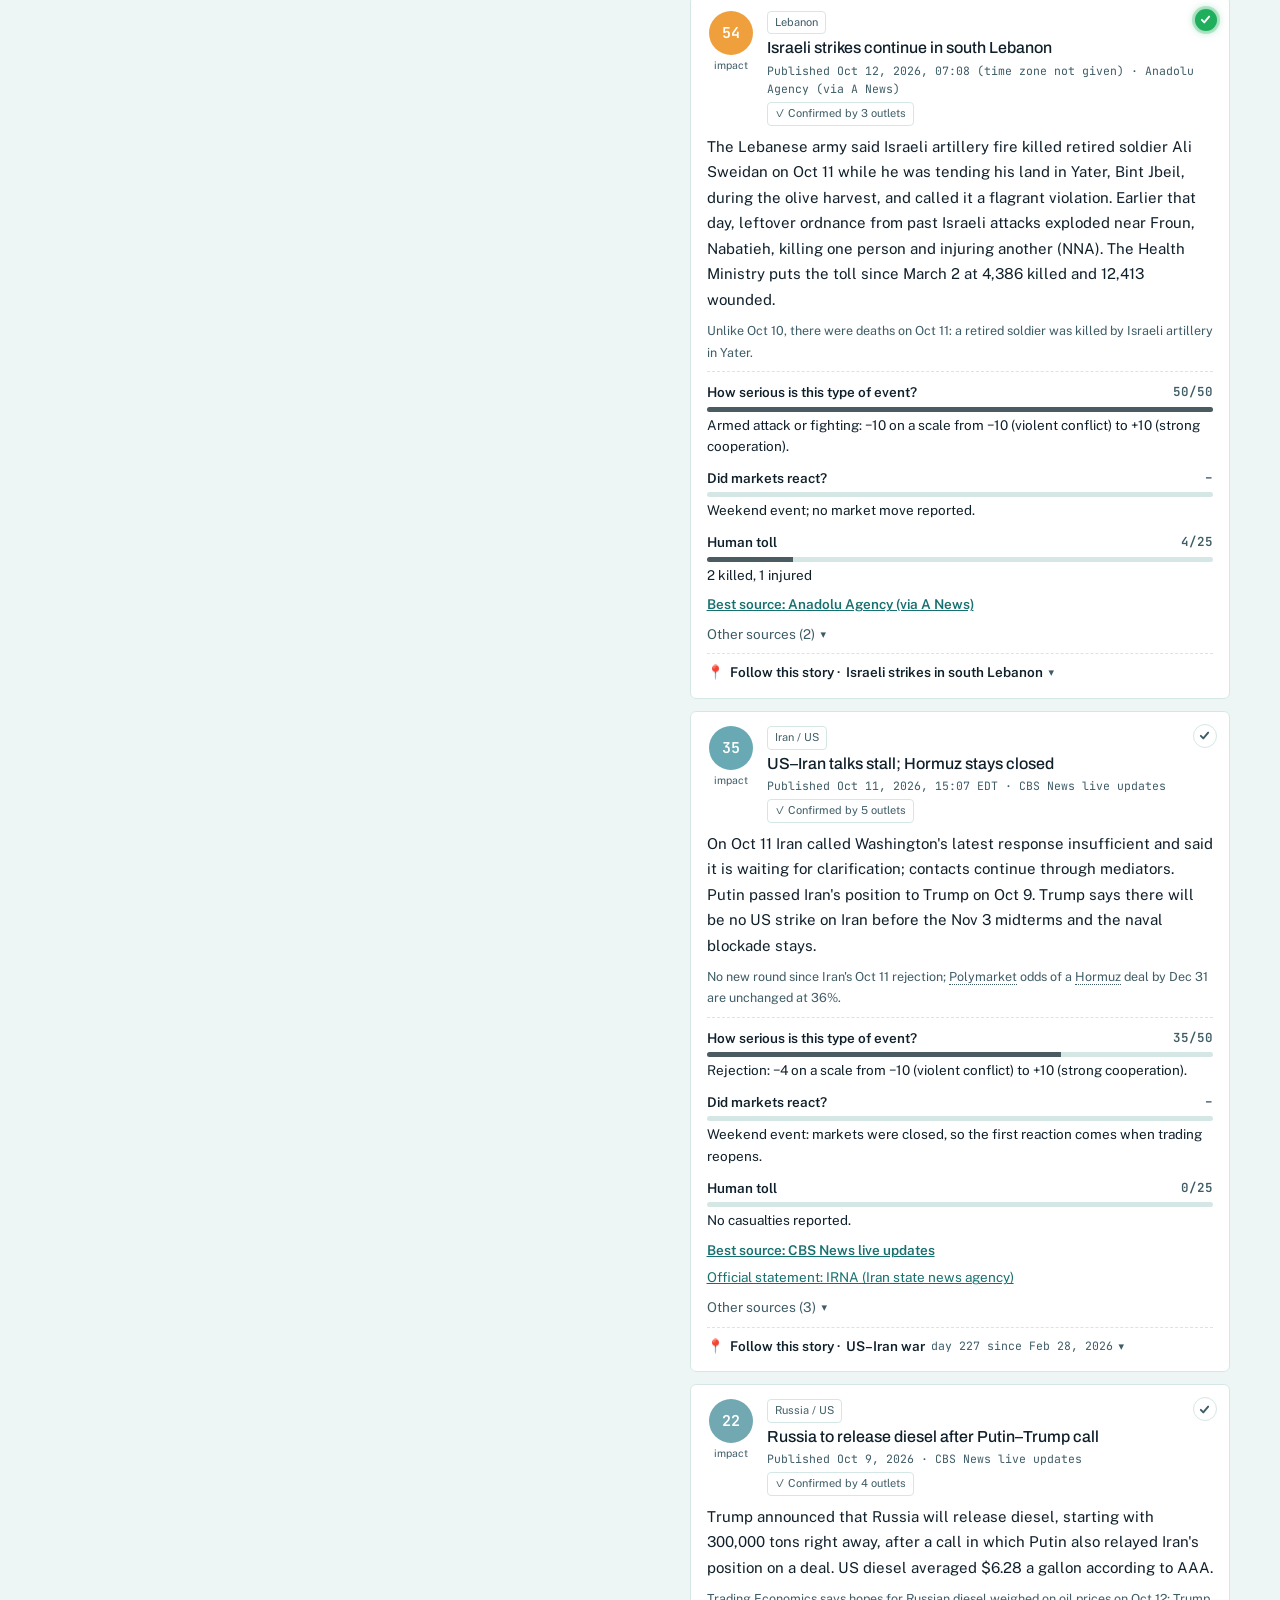
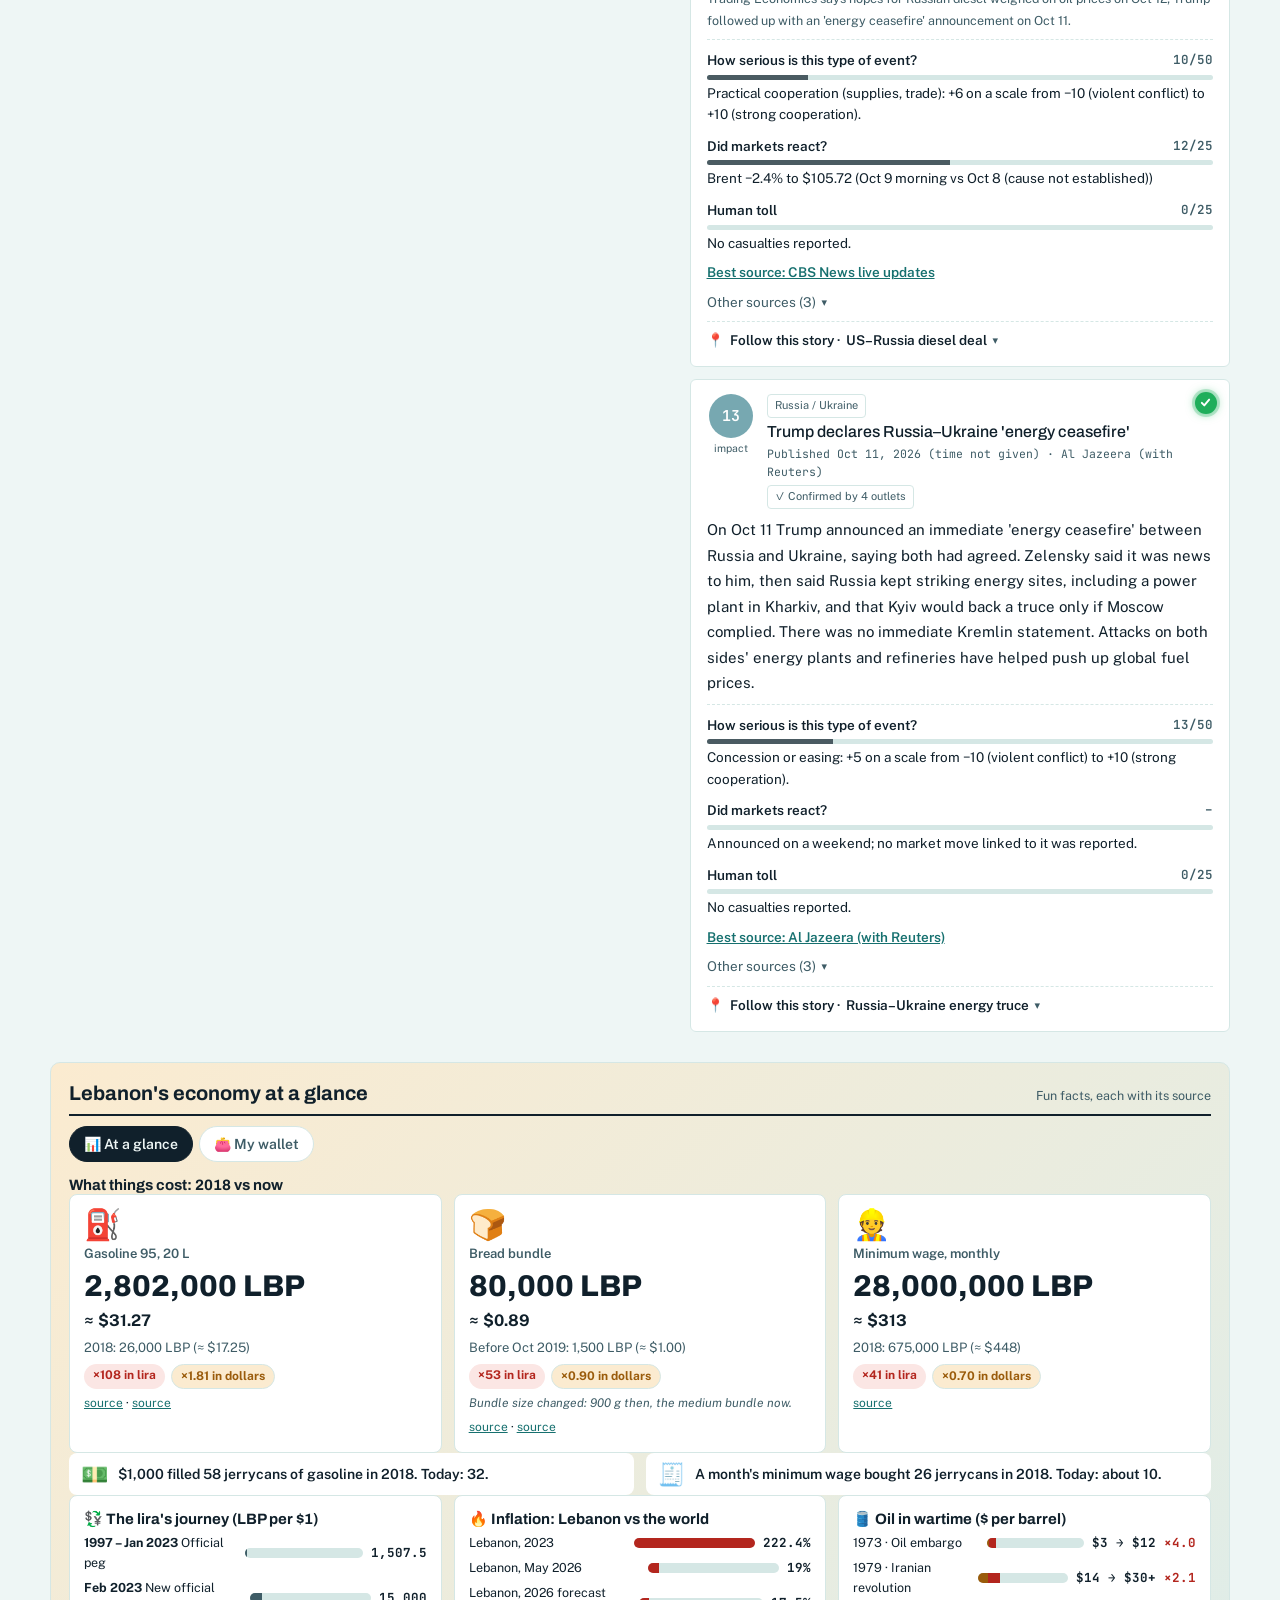
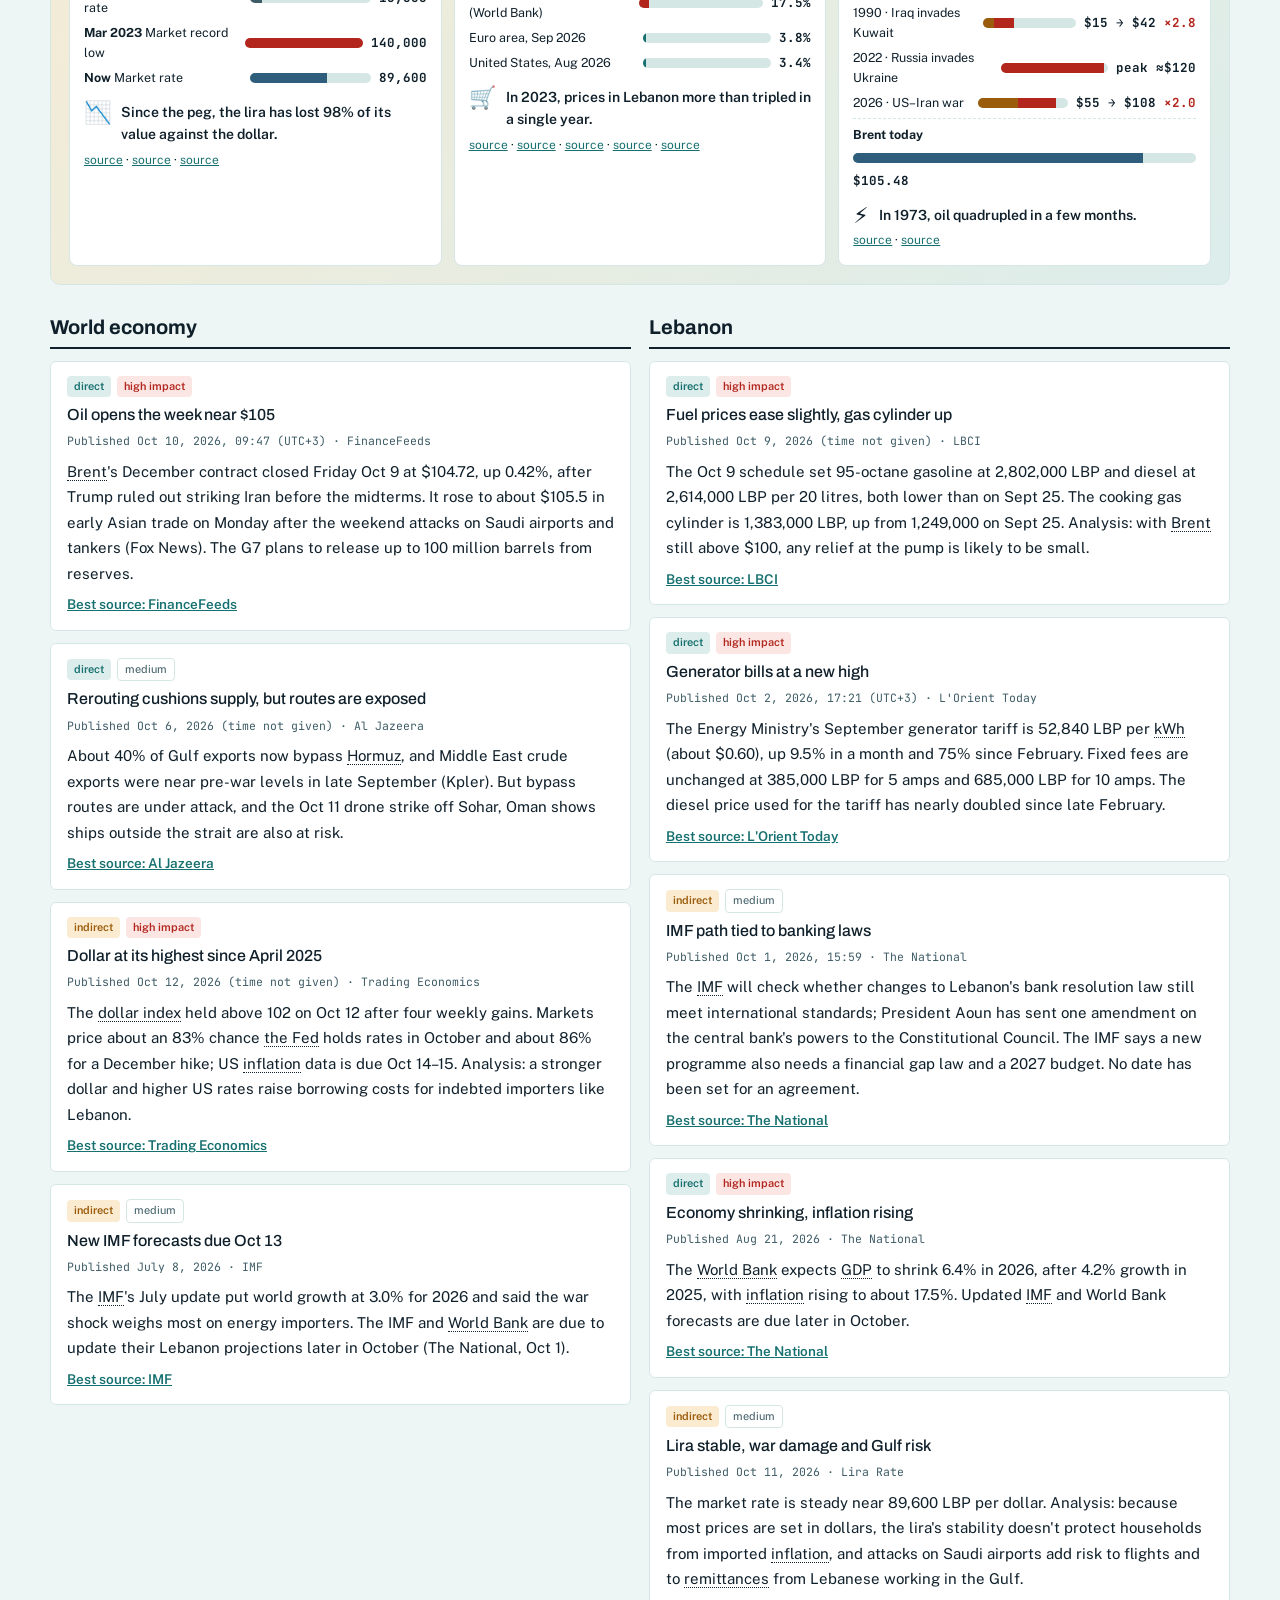
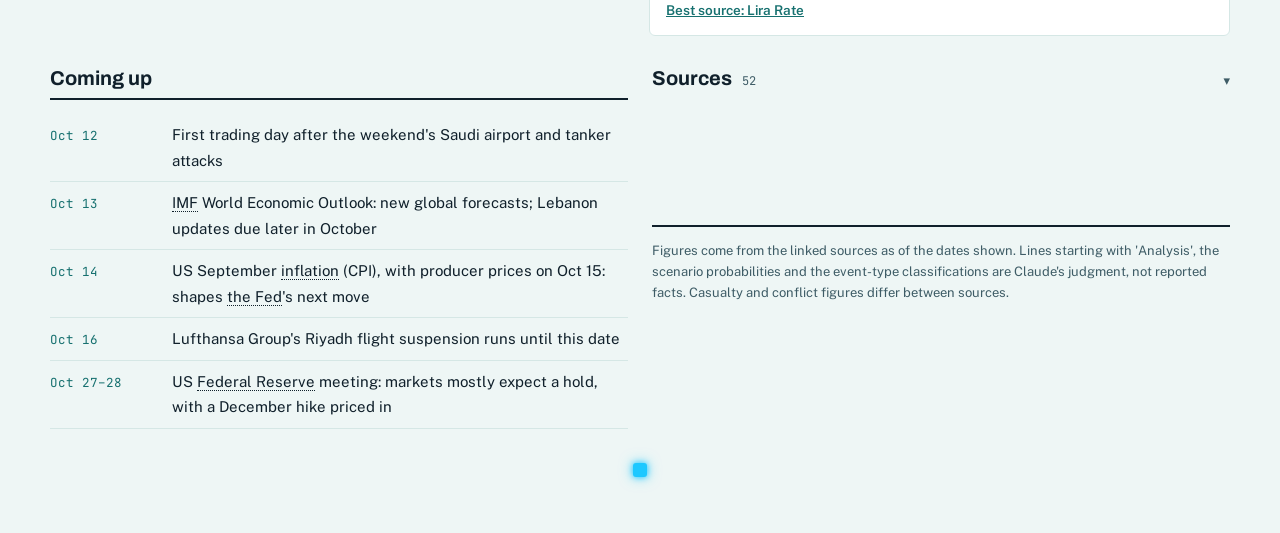
==== commit 1cc14cc9: "Morning notification: opt-in card, push handling and daily sender - Website: "Get the morning brief"" ====
--- a/index.html
+++ b/index.html
@@ -578,6 +578,19 @@
 /* motion off: phone setting or in-app switch */
 html.rb-still .tick-in{animation:none}
 @media (prefers-reduced-motion:reduce){.tick-in{animation:none}}
+
+/* morning notification card (website) */
+.pushcard{display:grid;grid-template-columns:auto minmax(0,1fr);gap:10px 12px;align-items:start;background:var(--surface);border:1px solid var(--line);border-radius:16px;padding:14px 16px}
+.pushcard .pc-t{display:grid;gap:2px}.pushcard .pc-t span{font-size:13.5px;color:var(--muted)}
+.pushcard .pc-b{grid-column:2;display:flex;gap:8px;flex-wrap:wrap}
+.pushcard .pc-b button{border-radius:999px;padding:7px 14px;font-size:13.5px}
+.pushcard .pc-b button:not(.ghost){background:#0E3A53;border-color:#0E3A53;color:#fff}
+
+/* opened from the notification's Listen button: point at Listen */
+@keyframes rbPulse{0%{box-shadow:0 0 0 0 rgba(242,165,65,.75)}100%{box-shadow:0 0 0 16px rgba(242,165,65,0)}}
+.rb-pulse{animation:rbPulse 1.1s ease-out 3}
+html.rb-still .rb-pulse{animation:none;outline:3px solid #F2A541;outline-offset:2px}
+@media (prefers-reduced-motion:reduce){.rb-pulse{animation:none;outline:3px solid #F2A541;outline-offset:2px}}
 </style>
 
 <div class="wrap">
@@ -1148,6 +1161,7 @@
       <fieldset><legend>${esc(tx.spacing)}</legend><div class="opts">${opt("spacing","compact",tx.compact)}${opt("spacing","relaxed",tx.relaxed)}</div></fieldset>
       <fieldset><legend>${esc(tx.look)}</legend><div class="opts">${opt("look","light",tx.light)}${opt("look","night",tx.night)}${opt("look","auto",tx.auto)}</div><p class="note">${esc(tx.autoNote)}</p></fieldset>
       <fieldset><legend>${esc(tx.motion)}</legend><div class="opts">${opt("motion","on",tx.on)}${opt("motion","off",tx.off)}</div><p class="note">${esc(tx.motionNote)}</p></fieldset>
+      ${pushRow()}
       <p class="note">${esc(tx.saved)}</p>`;
   }
   function aaOpen(on){
@@ -1182,7 +1196,114 @@
     else { const el=$(k==="prices"?"#secDay":"#secEvents"); if(el) el.scrollIntoView({behavior:beh, block:"start"}); }
     tabbarRender();
   }
-  function rdAfter(){ artsWire(); tabbarRender(); aaRender(); const ab=$("#aaBtn"); if(ab){ ab.setAttribute("aria-label", RT().aa); ab.title=RT().aa; } }
+  function rdAfter(){ artsWire(); tabbarRender(); aaRender(); pushSync(); openFromLink(); const ab=$("#aaBtn"); if(ab){ ab.setAttribute("aria-label", RT().aa); ab.title=RT().aa; } }
+
+  /* morning notification (website only): one push each morning after the brief is published */
+  const FB = {apiKey:"AIzaSyAbMQhelPmOcPkkDToPDKtgDObOjwkl0nw", authDomain:"ripple-brief-dc986.firebaseapp.com", projectId:"ripple-brief-dc986", storageBucket:"ripple-brief-dc986.firebasestorage.app", messagingSenderId:"170751347733", appId:"1:170751347733:web:71265f68eff8a5fa4c921c"};
+  const VAPID = "BJhlntjoPpYrie3VN2nbgWs4DNc-1WmEnuoloNpSxzOwHpkGYK3lVsahYJZFehuO1AR6YEo-8GtNfAlZKIZCji0";
+  const FBV = "10.14.1";
+  const PUSH_API = "serviceWorker" in navigator && "PushManager" in window && "Notification" in window;
+  const IS_IOS = /iPhone|iPad|iPod/.test(navigator.userAgent) || (navigator.platform==="MacIntel" && navigator.maxTouchPoints>1);
+  const STANDALONE = !!(window.navigator.standalone || (window.matchMedia && matchMedia("(display-mode: standalone)").matches));
+  const IOS_NEEDS_INSTALL = IS_IOS && !STANDALONE;   // iPhone/iPad allow notifications only from the Home Screen app
+  const PUSH_OK = PHOTO_OK && (PUSH_API || IOS_NEEDS_INSTALL);
+  const PS = {
+    en:{h:"Get the morning brief", p:"One notification each morning when the brief is ready.", on:"Turn on", later:"Not now", row:"Morning brief notification", isOn:"On", isOff:"Off", done:"Morning brief is on. You'll get one notification each morning.", off:"Morning brief notifications are off.", blocked:"Notifications are blocked for this site in your browser settings.", fail:"Couldn't turn on notifications. Try again in a moment.", ios:"On iPhone, add Ripple Brief to your Home Screen first (Share, then Add to Home Screen), then turn this on from there."},
+    ar:{h:"احصل على موجز الصباح", p:"إشعار واحد كل صباح عندما يصبح الموجز جاهزاً.", on:"تفعيل", later:"ليس الآن", row:"إشعار موجز الصباح", isOn:"تشغيل", isOff:"إيقاف", done:"تم تفعيل موجز الصباح. سيصلك إشعار واحد كل صباح.", off:"تم إيقاف إشعارات موجز الصباح.", blocked:"الإشعارات محظورة لهذا الموقع في إعدادات المتصفح.", fail:"تعذّر تفعيل الإشعارات. حاول مجدداً بعد قليل.", ios:"على الآيفون، أضف Ripple Brief إلى الشاشة الرئيسية أولاً (مشاركة ثم إضافة إلى الشاشة الرئيسية)، ثم فعّل الإشعار من هناك."},
+    fr:{h:"Recevoir le briefing du matin", p:"Une notification chaque matin quand le briefing est prêt.", on:"Activer", later:"Pas maintenant", row:"Notification du briefing du matin", isOn:"Activée", isOff:"Désactivée", done:"Briefing du matin activé : une notification chaque matin.", off:"Notifications du briefing du matin désactivées.", blocked:"Les notifications sont bloquées pour ce site dans les réglages du navigateur.", fail:"Impossible d'activer les notifications. Réessayez dans un instant.", ios:"Sur iPhone, ajoutez d'abord Ripple Brief à l'écran d'accueil (Partager, puis Sur l'écran d'accueil), puis activez-les depuis là."}
+  };
+  const PT = () => PS[lang] || PS.en;
+  const lsG = k => { try{ return localStorage.getItem(k)||""; }catch(e){ return ""; } };
+  const lsS = (k,v) => { try{ if (v==null) localStorage.removeItem(k); else localStorage.setItem(k,v); }catch(e){} };
+  let pushState = lsG("rb-push");
+  const loadScript = src => new Promise((ok,no)=>{ const s=document.createElement("script"); s.src=src; s.onload=ok; s.onerror=no; document.head.appendChild(s); });
+  const inTime = (p, ms) => Promise.race([p, new Promise((_,no)=>setTimeout(()=>no(new Error("timeout")), ms))]);
+  async function fbMessaging(){
+    if (!window.firebase || !firebase.messaging){ await loadScript(`https://www.gstatic.com/firebasejs/${FBV}/firebase-app-compat.js`); await loadScript(`https://www.gstatic.com/firebasejs/${FBV}/firebase-messaging-compat.js`); }
+    if (!firebase.apps.length) firebase.initializeApp(FB);
+    return firebase.messaging();
+  }
+  async function sha256hex(s){ const b=await crypto.subtle.digest("SHA-256", new TextEncoder().encode(s)); return [...new Uint8Array(b)].map(x=>x.toString(16).padStart(2,"0")).join(""); }
+  const FSDOC = id => `https://firestore.googleapis.com/v1/projects/${FB.projectId}/databases/(default)/documents/pushTokens${id?"/"+id:""}`;
+  const pushDel = id => id ? fetch(FSDOC(id)+`?key=${FB.apiKey}`, {method:"DELETE"}).catch(()=>{}) : Promise.resolve();
+  async function pushSaveLang(id){
+    const r=await fetch(FSDOC(id)+`?updateMask.fieldPaths=lang&currentDocument.exists=true&key=${FB.apiKey}`, {method:"PATCH", headers:{"Content-Type":"application/json"}, body:JSON.stringify({fields:{lang:{stringValue:lang}}})});
+    if (r.ok) lsS("rb-push-lang", lang); return r.ok;
+  }
+  async function pushSave(tok){
+    const id=await sha256hex(tok);
+    let r=await fetch(FSDOC()+`?documentId=${id}&key=${FB.apiKey}`, {method:"POST", headers:{"Content-Type":"application/json"}, body:JSON.stringify({fields:{token:{stringValue:tok}, lang:{stringValue:lang}, created:{timestampValue:new Date().toISOString()}}})});
+    if (r.status===409) { if (!(await pushSaveLang(id))) throw new Error("lang"); }
+    else if (!r.ok) throw new Error("save "+r.status);
+    lsS("rb-push-id", id); lsS("rb-push-lang", lang); lsS("rb-push-chk", String(Date.now()));
+    return id;
+  }
+  async function pushToken(){
+    const reg = await inTime(navigator.serviceWorker.ready, 15000);
+    const m = await inTime(fbMessaging(), 20000);
+    return inTime(m.getToken({vapidKey:VAPID, serviceWorkerRegistration:reg}), 20000);
+  }
+  async function pushOn(){
+    if (IOS_NEEDS_INSTALL){ toast(PT().ios); return; }
+    if (!PUSH_API) return;
+    try{
+      const perm = await Notification.requestPermission();
+      if (perm!=="granted"){ toast(PT().blocked); pushState="later"; lsS("rb-push","later"); render(); return; }
+      const tok = await pushToken();
+      if (!tok) throw new Error("no token");
+      const old = lsG("rb-push-id"), id = await pushSave(tok);
+      if (old && old!==id) pushDel(old);
+      pushState="on"; lsS("rb-push","on"); toast(PT().done);
+    } catch(e){ console.warn("[push]", e); toast(PT().fail); }
+    render(); aaRender();
+  }
+  async function pushOff(){
+    try{ const m=await inTime(fbMessaging(), 20000); await m.deleteToken(); }catch(e){}
+    await pushDel(lsG("rb-push-id"));
+    lsS("rb-push-id", null); lsS("rb-push-lang", null); lsS("rb-push-chk", null);
+    pushState="off"; lsS("rb-push","off"); toast(PT().off); render(); aaRender();
+  }
+  /* every few days: keep the phone's address fresh (browsers rotate it), and tidy up if notifications were switched off in the browser */
+  async function pushRefresh(){
+    try{
+      if (Notification.permission!=="granted"){ await pushDel(lsG("rb-push-id")); lsS("rb-push-id", null); lsS("rb-push-lang", null); pushState="off"; lsS("rb-push","off"); aaRender(); return; }
+      if (Date.now()-Number(lsG("rb-push-chk")||0) < 3*864e5) return;
+      const tok = await pushToken(); if (!tok) return;
+      const old = lsG("rb-push-id"), id = await sha256hex(tok);
+      if (id!==old){ await pushSave(tok); pushDel(old); } else lsS("rb-push-chk", String(Date.now()));
+    }catch(e){ console.warn("[push] refresh", e); }
+  }
+  function pushHtml(){
+    if (!PUSH_OK || pushState) return "";
+    const p=PT();
+    return `<section class="pushcard" dir="${lang==="ar"?"rtl":"ltr"}" lang="${lang}"><svg width="22" height="22" viewBox="0 0 24 24" fill="none" stroke="#F2A541" stroke-width="2" stroke-linecap="round" stroke-linejoin="round" aria-hidden="true"><path d="M6 8a6 6 0 0 1 12 0c0 7 3 8 3 8H3s3-1 3-8"/><path d="M10.3 20a1.9 1.9 0 0 0 3.4 0"/></svg><div class="pc-t"><strong>${esc(p.h)}</strong><span>${esc(p.p)}</span></div><div class="pc-b"><button type="button" data-push="on">${esc(p.on)}</button><button type="button" class="ghost" data-push="later">${esc(p.later)}</button></div></section>`;
+  }
+  function pushRow(){
+    if (!PUSH_OK) return ""; const p=PT(), on=pushState==="on";
+    return `<fieldset><legend>${esc(p.row)}</legend><div class="opts"><button type="button" data-push="on" aria-pressed="${on}">${esc(p.isOn)}</button><button type="button" data-push="off" aria-pressed="${!on}">${esc(p.isOff)}</button></div><p class="note">${esc(p.p)}</p></fieldset>`;
+  }
+  document.addEventListener("click", e=>{
+    const b=e.target.closest("[data-push]"); if (!b) return;
+    const v=b.dataset.push;
+    if (v==="on"){ if (pushState!=="on") pushOn(); }
+    else if (v==="off"){ if (pushState==="on") pushOff(); }
+    else { pushState="later"; lsS("rb-push","later"); render(); }
+  });
+  let pushChecked=false;
+  function pushSync(){
+    if (!PUSH_API || pushState!=="on") return;
+    if (lsG("rb-push-id") && lsG("rb-push-lang")!==lang) pushSaveLang(lsG("rb-push-id")).catch(()=>{});
+    if (!pushChecked){ pushChecked=true; setTimeout(pushRefresh, 4000); }
+  }
+
+  /* opened from the notification: ?open=quick shows the 60-second read; ?open=listen also points at the Listen button */
+  let openLink = "";
+  try{ const u=new URL(location.href); openLink=u.searchParams.get("open")||""; if (openLink){ u.searchParams.delete("open"); history.replaceState(history.state, "", u.pathname+u.search+u.hash); } }catch(e){}
+  function openFromLink(){
+    const o=openLink; openLink=""; if (o!=="quick" && o!=="listen") return;
+    if (!quick) setQuick(true);
+    if (o==="listen") setTimeout(()=>{ const b=document.getElementById("qListen"); if (!b) return; b.classList.add("rb-pulse"); try{ b.focus({preventScroll:true}); }catch(e){} setTimeout(()=>b.classList.remove("rb-pulse"), 4000); }, 400);
+  }
 
 
   let briefs=[], current=null, status=null, series={}, db=null, mcp=null, selEvent=null, indTab="risk";
@@ -2356,7 +2477,7 @@
           <span class="eyebrow" style="margin-top:6px">${esc(tx.changed)}</span><div class="changes">${changeChips}</div>
           <button type="button" class="sharebtn" id="shareBtn">${SHAREICON}<span>${esc(TU.shareBtn)}</span></button></div>
       </section>
-      ${pricesHtml(raw)}${artsHtml(b, raw, pol)}
+      ${pushHtml()}${pricesHtml(raw)}${artsHtml(b, raw, pol)}
       <section class="sec" id="secPrices"><div class="sec-h"><h2>${esc(tx.indicators)}</h2><span class="aside">${esc(tx.trendsAside)}</span></div>${ind}</section>
       ${(fc||sc||trk)?`<section class="sec"><div class="sec-h"><h2>${esc(tx.outlook)}</h2><span class="aside">${esc(o.horizon||"")}</span></div>
         <div class="outlook"><div class="panel"><h3>${esc(tx.official)}</h3><ul class="fc">${fc||`<li><span class="note">${esc(tx.none)}</span></li>`}</ul></div>
